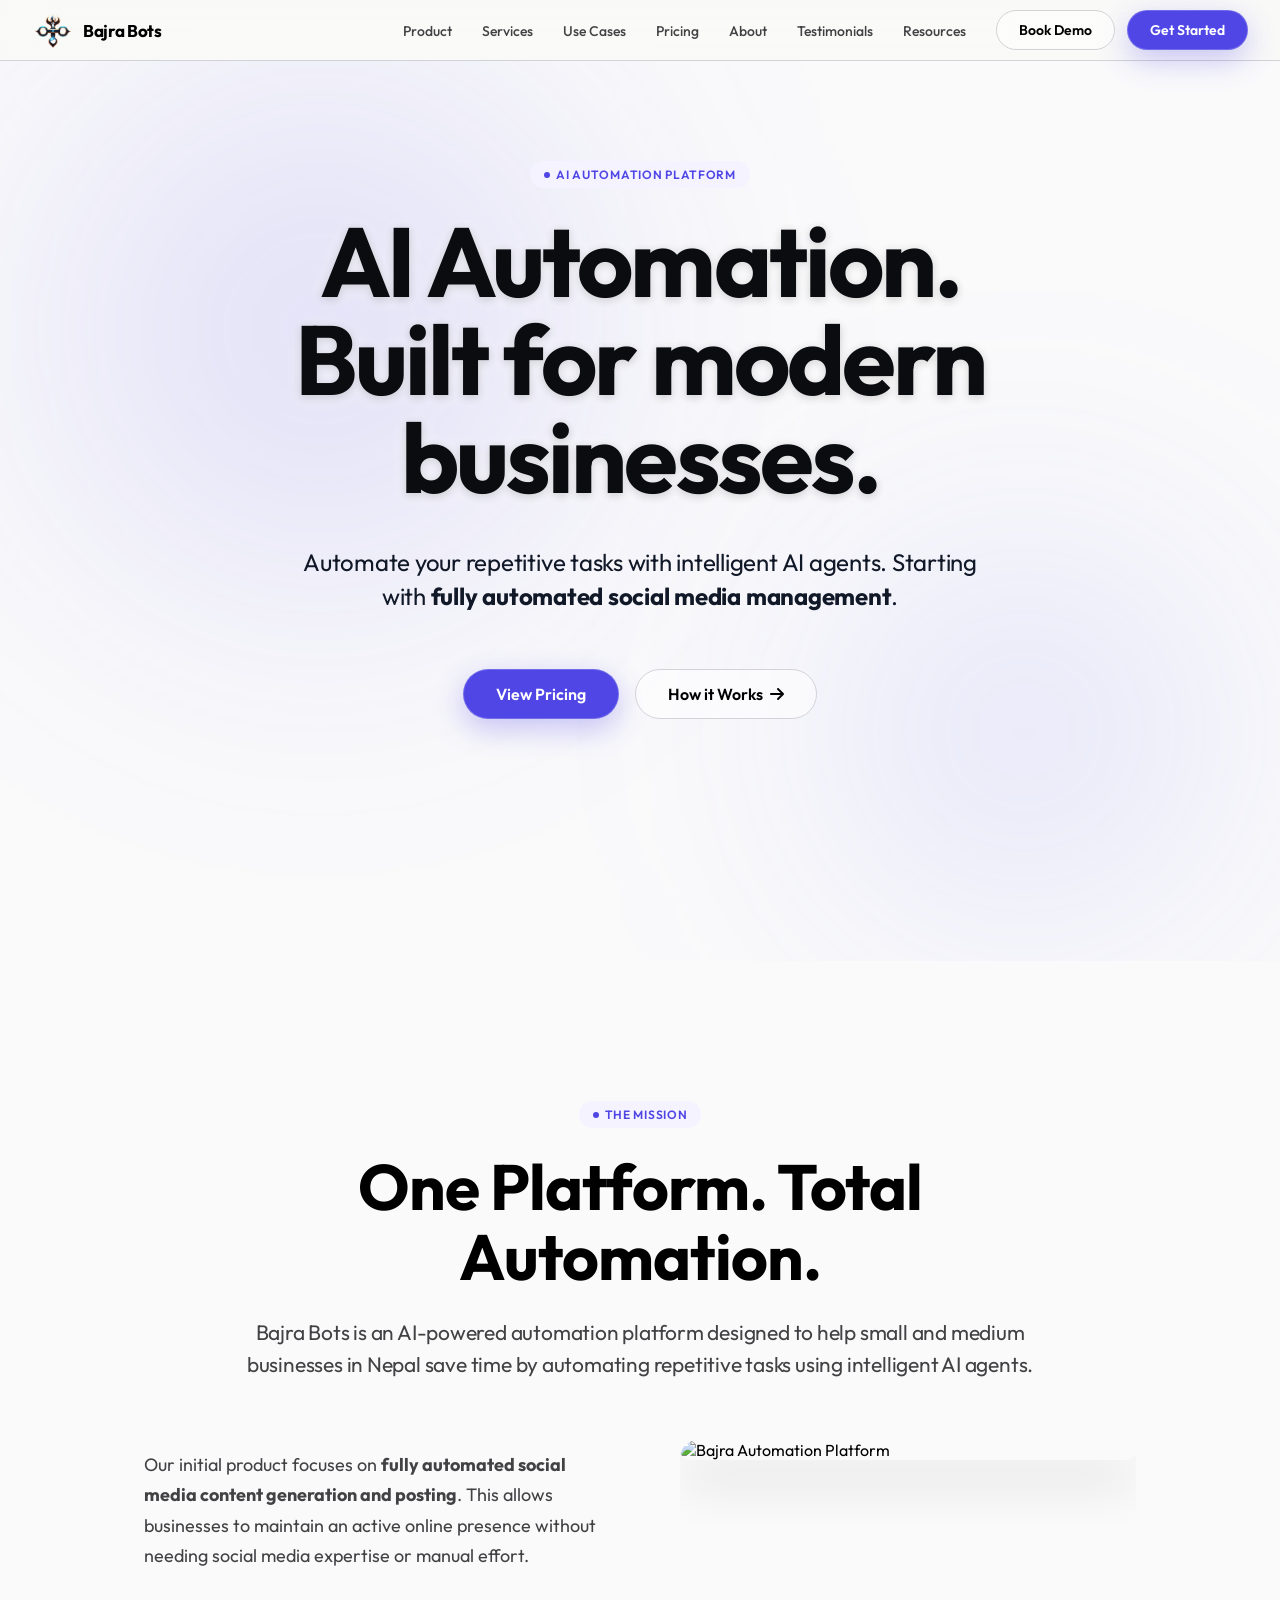
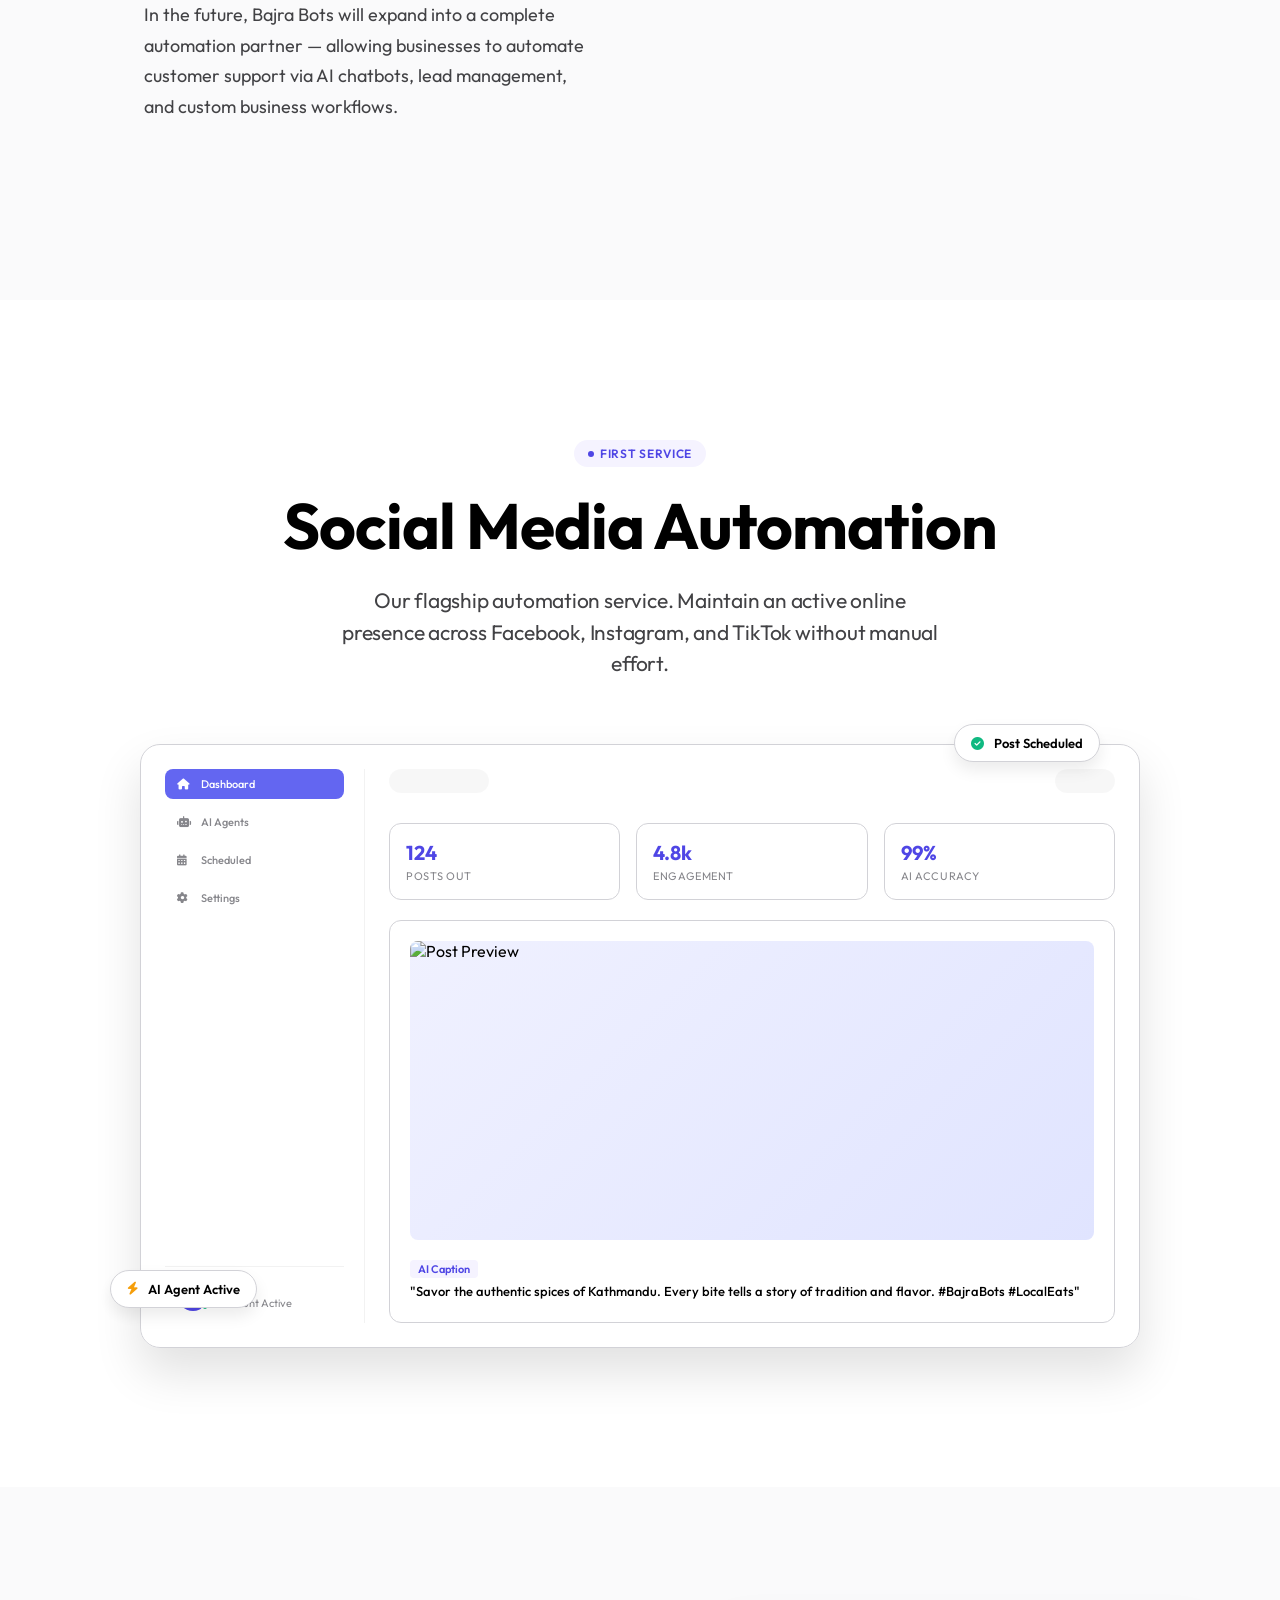
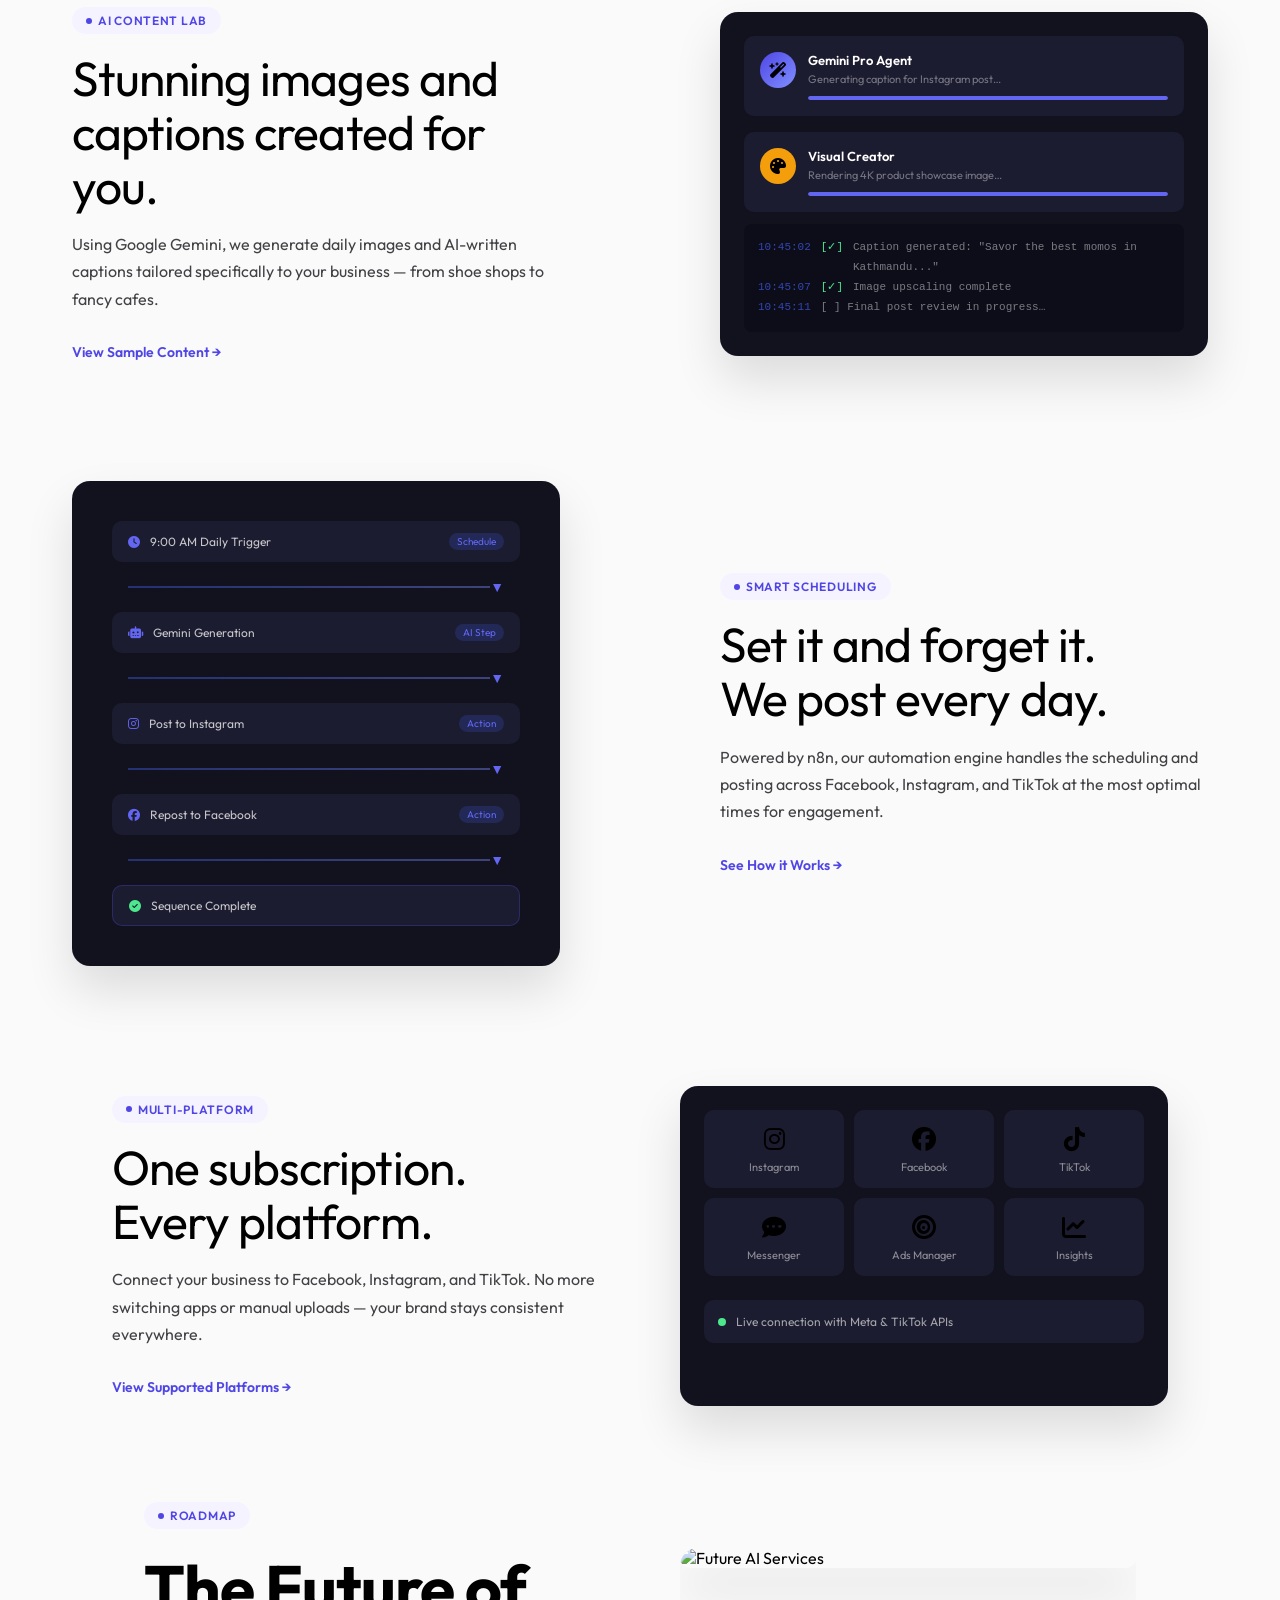
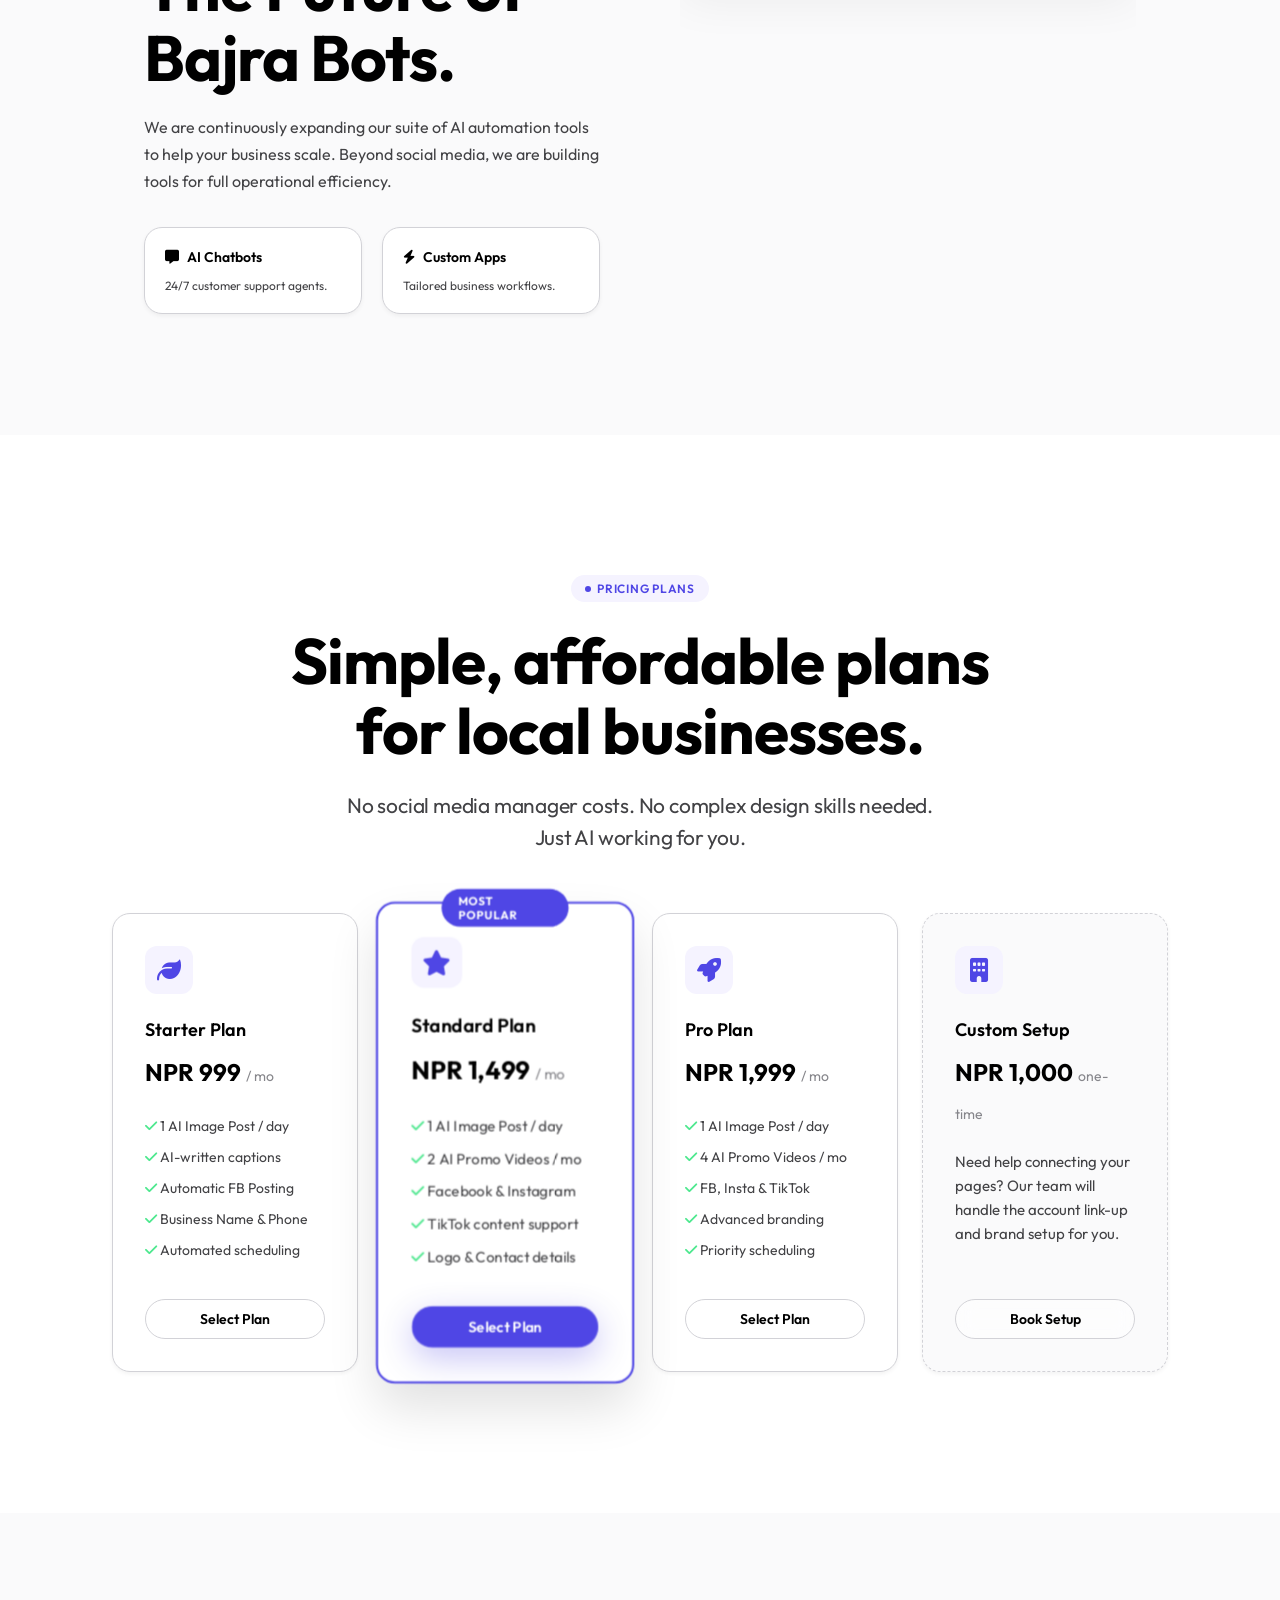
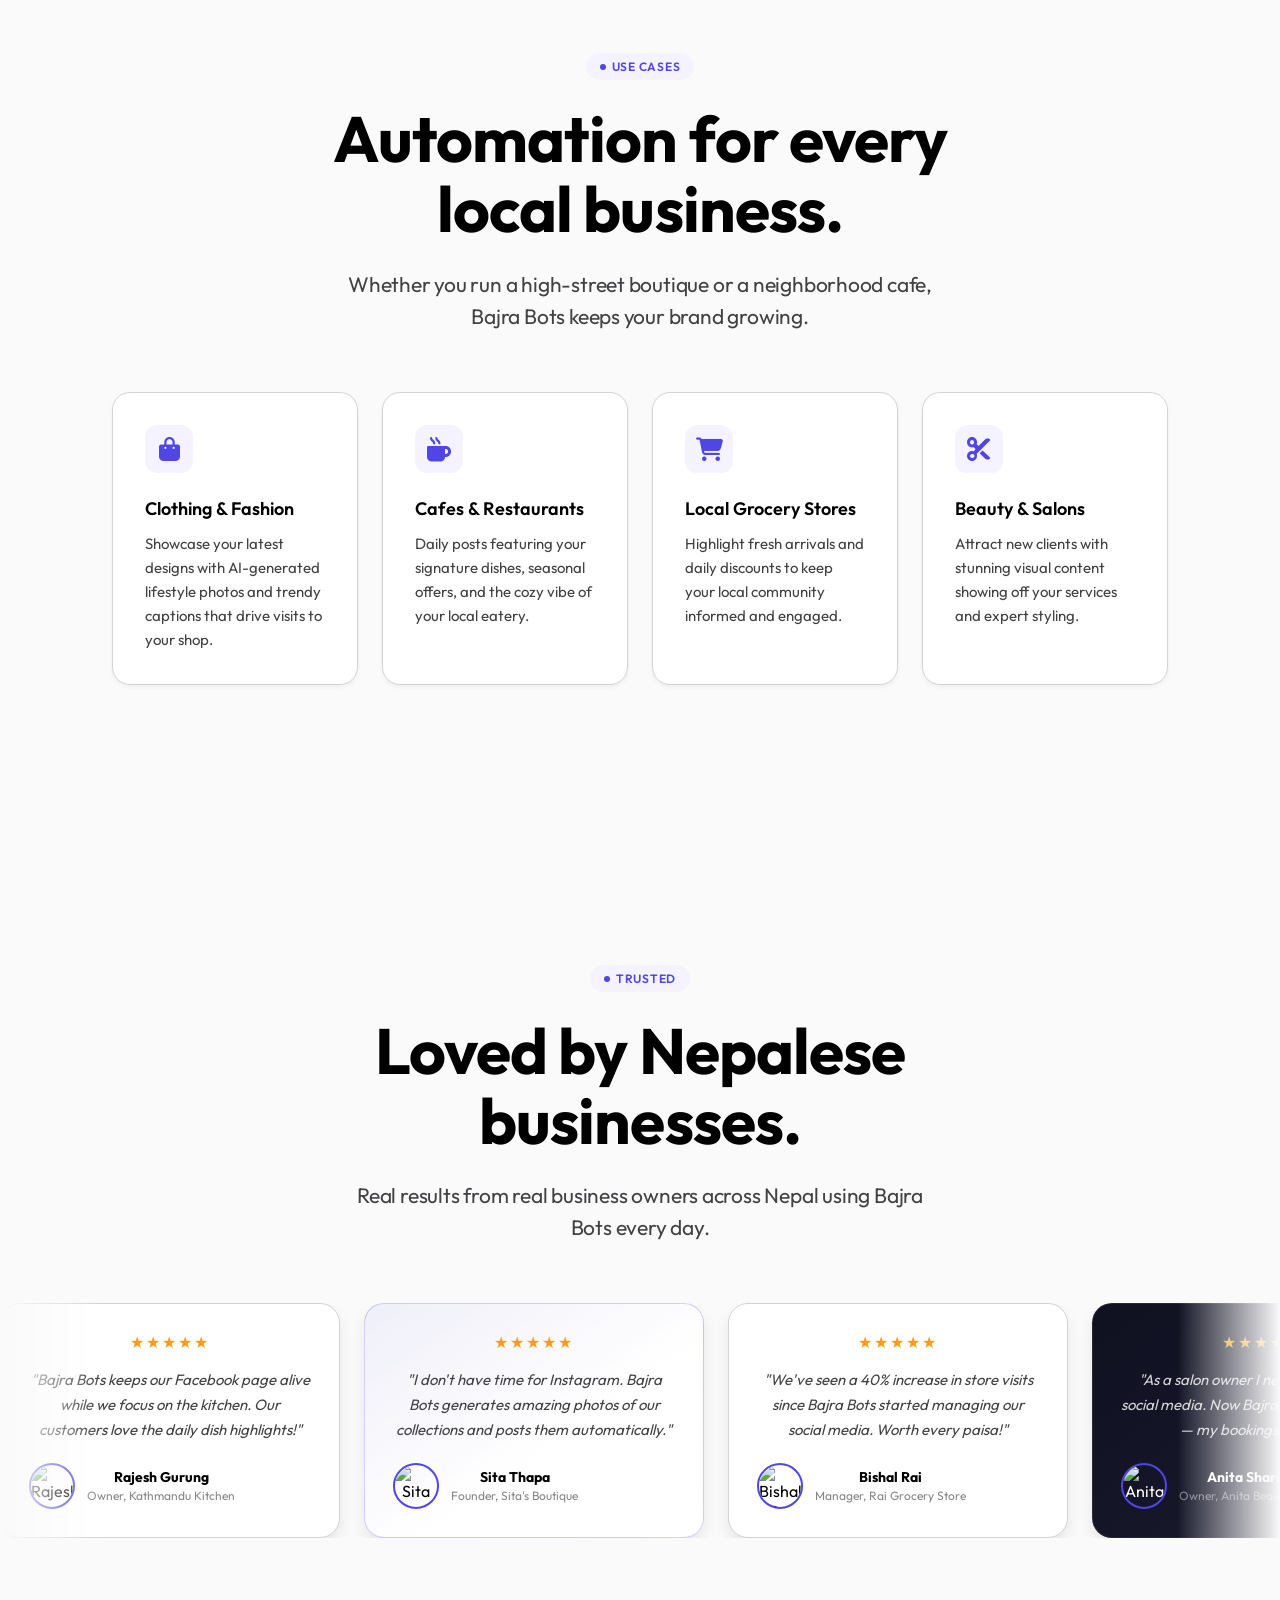
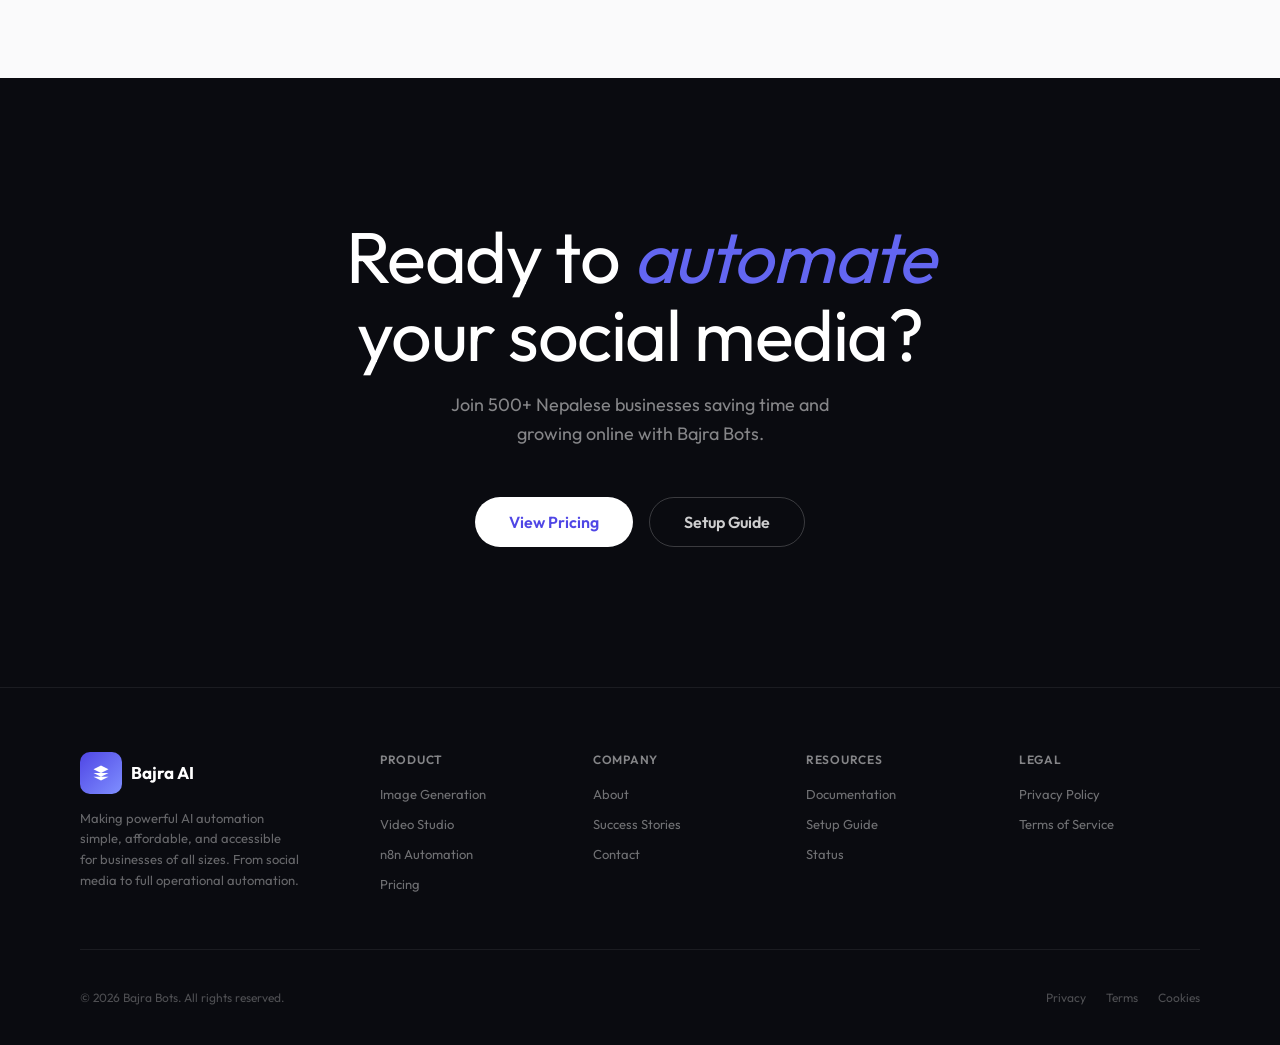
==== index.html @ f48b7376 "1st commit" ====
<!DOCTYPE html>
<html lang="en">

<head>
  <meta charset="UTF-8" />
  <meta name="viewport" content="width=device-width, initial-scale=1.0" />
  <title>Bajra Bots — AI Automation. Built for modern businesses.</title>
  <link rel="preconnect" href="https://fonts.googleapis.com" />
  <link rel="preconnect" href="https://fonts.gstatic.com" crossorigin />
  <link
    href="https://fonts.googleapis.com/css2?family=Outfit:wght@300;400;500;600;700&family=Playfair+Display:ital,wght@0,400;0,700;1,400&display=swap"
    rel="stylesheet" />
  <link rel="stylesheet" href="https://cdnjs.cloudflare.com/ajax/libs/font-awesome/6.5.1/css/all.min.css" />
  <style>
    /* ============================================================
       CSS VARIABLES & RESET
    ============================================================ */
    :root {
      /* Theme Neutral */
      --accent: #4f46e5;
      --accent-light: #6366f1;
      --accent-soft: #f5f3ff;
      --accent-gold: #f59e0b;
      --radius-sm: 8px;
      --radius-md: 18px;
      --radius-lg: 32px;
      --radius-pill: 99px;
      --transition: 0.4s cubic-bezier(0.25, 1, 0.5, 1);
      --font-display: 'Outfit', sans-serif;
      --font-body: 'Outfit', sans-serif;

      /* Light Theme (Default) */
      --bg: #fafafb;
      --bg-card: #ffffff;
      --bg-dark: #0a0b10;
      --bg-glass: rgba(249, 249, 247, 0.82);
      --text-primary: #000000;
      --text-secondary: #424245;
      --text-muted: #86868b;
      --border: #d2d2d7;
      --shadow-sm: 0 2px 4px rgba(0, 0, 0, 0.05);
      --shadow-md: 0 8px 16px rgba(0, 0, 0, 0.08);
      --shadow-lg: 0 24px 48px rgba(0, 0, 0, 0.12);
      --mockup-bg: rgba(255, 255, 255, 0.4);
      --card-bg: #fff;
      --bg-rgb: 250, 250, 251;
      /* Match #fafafb */
    }

    *,
    *::before,
    *::after {
      box-sizing: border-box;
      margin: 0;
      padding: 0;
    }

    html {
      scroll-behavior: smooth;
      font-size: 16px;
    }

    body {
      font-family: var(--font-body);
      background: var(--bg);
      color: var(--text-primary);
      -webkit-font-smoothing: antialiased;
      overflow-x: hidden;
      transition: background var(--transition), color var(--transition);
    }

    a {
      color: inherit;
      text-decoration: none;
    }

    img {
      display: block;
      max-width: 100%;
    }

    /* ============================================================
       UTILITY
    ============================================================ */
    .container {
      width: 100%;
      max-width: 1120px;
      margin: 0 auto;
      padding: 0 32px;
    }

    .badge {
      display: inline-flex;
      align-items: center;
      gap: 6px;
      background: var(--accent-soft);
      color: var(--accent);
      font-size: 12px;
      font-weight: 600;
      letter-spacing: 0.06em;
      text-transform: uppercase;
      padding: 6px 14px;
      border-radius: var(--radius-pill);
    }

    .badge::before {
      content: '';
      width: 6px;
      height: 6px;
      background: var(--accent);
      border-radius: 50%;
      display: block;
    }

    /* ============================================================
       NAVBAR
    ============================================================ */
    nav {
      position: sticky;
      top: 0;
      z-index: 100;
      background: rgba(249, 249, 247, 0.82);
      backdrop-filter: blur(20px) saturate(1.4);
      -webkit-backdrop-filter: blur(20px) saturate(1.4);
      border-bottom: 1px solid var(--border);
      transition: box-shadow var(--transition);
    }

    nav.scrolled {
      box-shadow: var(--shadow-sm);
    }

    /* Make navbar content full-width (logo left, actions right) */
    nav .container.nav-inner {
      max-width: none;
      width: 100%;
      padding-left: 32px;
      padding-right: 32px;
    }

    .nav-inner {
      display: flex;
      align-items: center;
      justify-content: space-between;
      height: 60px;
      gap: 18px;
    }

    .nav-logo {
      display: flex;
      align-items: center;
      gap: 9px;
      font-size: 17px;
      font-weight: 700;
      letter-spacing: -0.02em;
      flex-shrink: 0;
    }

    .nav-right {
      display: flex;
      align-items: center;
      justify-content: flex-end;
      gap: 16px;
      flex: 1;
      min-width: 0;
    }

    .nav-logo-icon {
      width: 42px;
      height: 42px;
      border-radius: 10px;
      background: transparent;
      display: flex;
      align-items: center;
      justify-content: center;
      overflow: hidden;
    }

    .nav-logo-icon img {
      width: 42px;
      height: 42px;
      object-fit: contain;
    }

    .nav-logo-icon svg {
      width: 18px;
      height: 18px;
      fill: white;
    }

    /* Keep the branded logo mark in the footer */
    .footer-logo .nav-logo-icon {
      background: linear-gradient(135deg, var(--accent) 0%, #7f8fff 100%);
    }

    .nav-links {
      display: flex;
      align-items: center;
      gap: 2px;
      margin: 0;
      list-style: none;
    }

    .nav-links a {
      padding: 7px 14px;
      border-radius: var(--radius-sm);
      font-size: 14px;
      font-weight: 500;
      color: var(--text-secondary);
      transition: color var(--transition), background var(--transition);
    }

    .nav-links a:hover {
      color: var(--text-primary);
      background: rgba(0, 0, 0, 0.04);
    }

    .nav-actions {
      display: flex;
      align-items: center;
      gap: 12px;
      flex-shrink: 0;
    }

    .btn {
      display: inline-flex;
      align-items: center;
      justify-content: center;
      gap: 7px;
      font-family: var(--font-body);
      font-size: 14px;
      font-weight: 600;
      padding: 10px 22px;
      border-radius: var(--radius-pill);
      cursor: pointer;
      border: none;
      transition: all var(--transition);
      white-space: nowrap;
    }

    .btn-ghost {
      background: transparent;
      color: var(--text-primary);
      border: 1.5px solid var(--border);
    }

    .btn-ghost:hover {
      border-color: var(--text-muted);
      background: rgba(0, 0, 0, 0.03);
    }

    .btn-primary {
      background: var(--accent);
      color: #fff;
      box-shadow: 0 2px 16px rgba(64, 96, 240, 0.28);
    }

    .btn-primary:hover {
      background: var(--accent-light);
      transform: translateY(-1px);
      box-shadow: 0 6px 24px rgba(64, 96, 240, 0.38);
    }

    .btn-lg {
      font-size: 16px;
      padding: 14px 32px;
    }

    .btn-xl {
      font-size: 17px;
      padding: 16px 38px;
    }

    .btn-outline {
      background: transparent;
      color: var(--accent);
      border: 1.5px solid var(--accent);
    }

    .btn-outline:hover {
      background: var(--accent-soft);
    }

    /* ============================================================
       HERO
    ============================================================ */
    .hero {
      text-align: center;
      padding: 100px 32px 0;
      position: relative;
      overflow: hidden;
      background: transparent;
      min-height: 100vh;
    }

    .hero-video-wrap {
      position: absolute;
      inset: 0;
      overflow: hidden;
      z-index: 0;
    }
    .hero-video-wrap video {
      position: absolute;
      inset: 0;
      width: 100%;
      height: 100%;
      object-fit: cover;
      background: var(--bg);
    }

    .hero-overlay {
      position: absolute;
      inset: 0;
      z-index: 1;
      pointer-events: none;
      background: transparent;
    }

    /* Mesh blobs — fallback / supplement when video is loading */
    .hero-mesh {
      position: absolute;
      inset: 0;
      z-index: 0;
      pointer-events: none;
    }
    .hero-blob {
      position: absolute;
      border-radius: 50%;
      filter: blur(120px);
      animation: blobDrift 20s infinite alternate ease-in-out;
    }
    .hero-blob-1 {
      width: 70vw;
      height: 70vw;
      top: -20%;
      left: -10%;
      background: radial-gradient(circle, rgba(79, 70, 229, 0.18) 0%, transparent 65%);
    }
    .hero-blob-2 {
      width: 50vw;
      height: 50vw;
      bottom: -10%;
      right: -5%;
      background: radial-gradient(circle, rgba(99, 102, 241, 0.18) 0%, transparent 65%);
      animation-delay: -10s;
      animation-duration: 25s;
    }
    @keyframes blobDrift {
      0%   { transform: translate(0, 0) scale(1); }
      100% { transform: translate(5%, 6%) scale(1.08); }
    }

    .hero-content {
      position: relative;
      z-index: 2;
    }

    .hero-eyebrow {
      margin-bottom: 24px;
    }

    .hero h1 {
      font-family: var(--font-display);
      font-size: clamp(52px, 9vw, 98px);
      font-weight: 800;
      line-height: 1;
      letter-spacing: -0.03em;
      color: #0b0c10;
      max-width: 960px;
      margin: 0 auto 32px;
      background: none;
      -webkit-text-fill-color: currentColor;
      text-shadow: 0 2px 18px rgba(255, 255, 255, 0.65), 0 2px 10px rgba(0, 0, 0, 0.25);
      padding-bottom: 8px;
      transition: none;
    }

    [data-theme="dark"] .hero h1 {
      color: #ffffff;
      background: none;
      -webkit-text-fill-color: currentColor;
      text-shadow: 0 2px 20px rgba(0, 0, 0, 0.65);
    }

    .hero-sub {
      font-size: 24px;
      color: #111827;
      font-weight: 400;
      max-width: 680px;
      margin: 0 auto 56px;
      line-height: 1.4;
      letter-spacing: -0.01em;
      opacity: 0.9;
    }

    [data-theme="dark"] .hero-sub {
      color: rgba(255, 255, 255, 0.86);
    }

    .hero-actions {
      display: flex;
      gap: 16px;
      justify-content: center;
      flex-wrap: wrap;
      margin-bottom: 80px;
    }

    .btn-primary {
      box-shadow: 0 10px 30px rgba(79, 70, 229, 0.3);
      border: 1px solid rgba(255, 255, 255, 0.2);
    }

    .btn-ghost {
      background: rgba(255, 255, 255, 0.5);
      backdrop-filter: blur(10px);
      -webkit-backdrop-filter: blur(10px);
      border: 1px solid var(--border);
    }



    /* ============================================================
       SECTION BASE
    ============================================================ */
    section {
      padding: 140px 0;
    }

    .section-tag {
      text-align: center;
      margin-bottom: 24px;
    }

    .section-headline {
      font-family: var(--font-display);
      font-size: clamp(40px, 6vw, 64px);
      font-weight: 700;
      line-height: 1.1;
      letter-spacing: -0.015em;
      text-align: center;
      max-width: 800px;
      margin: 0 auto 24px;
      color: var(--text-primary);
    }

    .section-sub {
      font-size: 21px;
      color: var(--text-secondary);
      max-width: 600px;
      margin: 0 auto;
      text-align: center;
      line-height: 1.5;
      letter-spacing: -0.01em;
    }

    /* ============================================================
       PLATFORM SECTION
    ============================================================ */
    .platform {
      background: var(--bg-card);
    }

    .platform-preview {
      margin: 64px auto 0;
      max-width: 1000px;
      position: relative;
    }

    .mockup-container {
      background: var(--mockup-bg);
      backdrop-filter: blur(24px);
      -webkit-backdrop-filter: blur(24px);
      border-radius: 20px;
      border: 1px solid var(--border);
      box-shadow: var(--shadow-lg);
      padding: 24px;
      display: grid;
      grid-template-columns: 200px 1fr;
      gap: 24px;
      min-height: 500px;
      text-align: left;
      overflow: hidden;
      transition: background var(--transition), border var(--transition);
    }

    .mockup-sidebar {
      border-right: 1px solid rgba(0, 0, 0, 0.05);
      padding-right: 20px;
      display: flex;
      flex-direction: column;
      gap: 8px;
    }

    .sidebar-item {
      padding: 8px 12px;
      border-radius: 8px;
      font-size: 11px;
      font-weight: 500;
      color: var(--text-muted);
      cursor: default;
    }

    .sidebar-item i {
      margin-right: 8px;
      width: 14px;
    }

    .sidebar-item.active {
      background: var(--accent-light);
      color: #fff;
    }

    .mockup-caption {
      font-size: 13px;
      color: var(--text-primary);
      line-height: 1.5;
      margin-top: 4px;
      font-weight: 500;
    }

    .mockup-tag {
      font-size: 11px;
      color: var(--accent);
      font-weight: 600;
      background: var(--accent-soft);
      padding: 2px 8px;
      border-radius: 4px;
      display: inline-block;
      margin-top: 8px;
    }

    .mockup-main {
      display: flex;
      flex-direction: column;
      gap: 20px;
    }

    .mockup-user {
      display: flex;
      align-items: center;
      gap: 10px;
      padding: 12px;
      margin-top: auto;
      border-top: 1px solid rgba(0, 0, 0, 0.05);
    }

    .user-avatar {
      width: 32px;
      height: 32px;
      background: var(--accent);
      color: white;
      border-radius: 50%;
      display: flex;
      align-items: center;
      justify-content: center;
      font-weight: 700;
      font-size: 14px;
      position: relative;
    }

    .user-status-dot {
      position: absolute;
      bottom: 0;
      right: 0;
      width: 8px;
      height: 8px;
      background: #10b981;
      border: 2px solid var(--card-bg);
      border-radius: 50%;
    }

    .user-info {
      display: flex;
      flex-direction: column;
    }

    .user-name {
      font-size: 13px;
      font-weight: 600;
      color: var(--text-primary);
    }

    .user-role {
      font-size: 11px;
      color: var(--text-muted);
    }

    .mockup-header {
      display: flex;
      justify-content: space-between;
      align-items: center;
      margin-bottom: 10px;
    }

    .header-pill {
      height: 24px;
      width: 100px;
      background: rgba(0, 0, 0, 0.03);
      border-radius: 12px;
    }

    .mockup-stats {
      display: grid;
      grid-template-columns: 1fr 1fr 1fr;
      gap: 16px;
    }

    .stat-card {
      background: var(--card-bg);
      padding: 16px;
      border-radius: 12px;
      border: 1px solid var(--border);
      transition: background var(--transition), border var(--transition);
    }

    .stat-val {
      font-size: 20px;
      font-weight: 700;
      color: var(--accent);
      margin-bottom: 4px;
    }

    .stat-label {
      font-size: 11px;
      text-transform: uppercase;
      letter-spacing: 0.05em;
      color: var(--text-muted);
    }

    .mockup-content {
      flex: 1;
      background: var(--card-bg);
      border-radius: 12px;
      border: 1px solid var(--border);
      padding: 20px;
      display: flex;
      flex-direction: column;
      gap: 12px;
      transition: background var(--transition), border var(--transition);
    }

    .content-line {
      height: 10px;
      background: rgba(0, 0, 0, 0.03);
      border-radius: 5px;
    }

    .content-img {
      aspect-ratio: 16/7;
      background: linear-gradient(135deg, #f0f1ff, #e0e4ff);
      border-radius: 8px;
    }

    .floating-badge {
      position: absolute;
      background: var(--bg-card);
      color: var(--text-primary);
      padding: 10px 16px;
      border-radius: 30px;
      box-shadow: var(--shadow-md);
      display: flex;
      align-items: center;
      gap: 10px;
      z-index: 5;
      font-weight: 600;
      font-size: 13px;
      border: 1px solid var(--border);
      transition: background var(--transition), color var(--transition), border var(--transition);
    }

    .badge-top {
      top: -20px;
      right: 40px;
      animation: float-slow 4s infinite alternate ease-in-out;
    }

    .badge-bottom {
      bottom: 40px;
      left: -30px;
      animation: float-slow 5s infinite alternate-reverse ease-in-out;
    }

    @keyframes float-slow {
      0% {
        transform: translateY(0);
      }

      100% {
        transform: translateY(-15px);
      }
    }

    .platform-card h4 {
      font-size: 13px;
      font-weight: 600;
      color: #fff;
      margin-bottom: 6px;
    }

    .platform-card p {
      font-size: 11px;
      color: rgba(255, 255, 255, 0.4);
      line-height: 1.5;
    }

    .platform-flow {
      background: #1a1a2e;
      border-radius: 12px;
      padding: 20px;
      margin-top: 16px;
      display: flex;
      align-items: center;
      gap: 0;
    }

    .flow-step {
      flex: 1;
      text-align: center;
    }

    .flow-icon {
      width: 40px;
      height: 40px;
      border-radius: 10px;
      background: rgba(64, 96, 240, 0.2);
      display: flex;
      align-items: center;
      justify-content: center;
      margin: 0 auto 8px;
      font-size: 18px;
    }

    .flow-label {
      font-size: 11px;
      color: rgba(255, 255, 255, 0.55);
    }

    .flow-arrow {
      color: rgba(64, 96, 240, 0.5);
      font-size: 20px;
      flex-shrink: 0;
    }

    /* ============================================================
       FEATURE SECTIONS
    ============================================================ */
    .features {
      background: var(--bg);
    }

    .feature-block {
      display: grid;
      grid-template-columns: 1fr 1fr;
      gap: 80px;
      align-items: center;
      max-width: 1120px;
      margin: 0 auto;
      padding: 0 32px;
    }

    .feature-block+.feature-block {
      margin-top: 120px;
    }

    .feature-block.reverse {
      direction: rtl;
    }

    .feature-block.reverse>* {
      direction: ltr;
    }


    .feature-eyebrow {
      margin-bottom: 18px;
    }

    .feature-headline {
      font-family: var(--font-display);
      font-size: clamp(30px, 4vw, 48px);
      font-weight: 400;
      line-height: 1.12;
      letter-spacing: -0.02em;
      margin-bottom: 18px;
    }

    .feature-desc {
      font-size: 16px;
      color: var(--text-secondary);
      line-height: 1.7;
      margin-bottom: 28px;
    }

    .feature-link {
      font-size: 14px;
      font-weight: 600;
      color: var(--accent);
      display: inline-flex;
      align-items: center;
      gap: 5px;
    }

    .feature-link:hover {
      gap: 9px;
    }

    .feature-visual {
      border-radius: var(--radius-md);
      overflow: hidden;
      box-shadow: var(--shadow-lg);
      background: #12121f;
      min-height: 320px;
      padding: 24px;
      display: flex;
      flex-direction: column;
      gap: 12px;
    }

    /* Agent Visual */
    .agent-card {
      background: #1c1c30;
      border-radius: 10px;
      padding: 16px;
      display: flex;
      align-items: flex-start;
      gap: 12px;
    }

    .agent-avatar {
      width: 36px;
      height: 36px;
      border-radius: 50%;
      background: linear-gradient(135deg, var(--accent), #7f8fff);
      display: flex;
      align-items: center;
      justify-content: center;
      font-size: 16px;
      flex-shrink: 0;
    }

    .agent-body {
      flex: 1;
    }

    .agent-title {
      font-size: 13px;
      font-weight: 600;
      color: #fff;
      margin-bottom: 4px;
    }

    .agent-task {
      font-size: 11px;
      color: rgba(255, 255, 255, 0.4);
    }

    .agent-progress-bar {
      height: 4px;
      background: rgba(255, 255, 255, 0.1);
      border-radius: 2px;
      margin-top: 10px;
      overflow: hidden;
    }

    .agent-progress-fill {
      height: 100%;
      background: var(--accent-light);
      border-radius: 2px;
      animation: fillBar 2s ease-in-out infinite alternate;
    }

    @keyframes fillBar {
      from {
        width: 30%;
      }

      to {
        width: 85%;
      }
    }

    .agent-log {
      background: #0d0d1a;
      border-radius: 8px;
      padding: 14px;
      font-family: monospace;
      font-size: 11px;
      color: rgba(255, 255, 255, 0.45);
      line-height: 1.8;
    }

    .log-line {
      display: flex;
      gap: 10px;
    }

    .log-time {
      color: rgba(64, 96, 240, 0.7);
    }

    .log-ok {
      color: #4de88e;
    }

    /* Workflow Visual */
    .wf-node {
      background: #1c1c30;
      border-radius: 10px;
      padding: 12px 16px;
      display: flex;
      align-items: center;
      gap: 10px;
      font-size: 12px;
      color: rgba(255, 255, 255, 0.75);
    }

    .wf-icon {
      font-size: 16px;
    }

    .wf-connector {
      display: flex;
      align-items: center;
      padding: 4px 16px;
    }

    .wf-line {
      flex: 1;
      height: 2px;
      background: linear-gradient(90deg, rgba(64, 96, 240, 0.4), rgba(127, 143, 255, 0.4));
    }

    .wf-arrow {
      color: var(--accent-light);
      font-size: 14px;
    }

    .wf-badge {
      margin-left: auto;
      font-size: 10px;
      background: rgba(64, 96, 240, 0.2);
      color: var(--accent-light);
      padding: 2px 8px;
      border-radius: 99px;
    }

    /* Integrations Visual */
    .integrations-grid {
      display: grid;
      grid-template-columns: repeat(3, 1fr);
      gap: 10px;
    }

    .integration-chip {
      background: #1c1c30;
      border-radius: 10px;
      padding: 14px;
      text-align: center;
      transition: all 0.2s;
    }

    .integration-chip:hover {
      background: rgba(64, 96, 240, 0.15);
    }

    .integration-logo {
      font-size: 24px;
      margin-bottom: 6px;
    }

    .integration-name {
      font-size: 11px;
      color: rgba(255, 255, 255, 0.5);
    }

    .integration-status {
      background: #1c1c30;
      border-radius: 10px;
      padding: 14px;
      display: flex;
      align-items: center;
      gap: 10px;
      font-size: 12px;
      color: rgba(255, 255, 255, 0.6);
    }

    .int-dot {
      width: 8px;
      height: 8px;
      background: #4de88e;
      border-radius: 50%;
      animation: pulse 2s ease-in-out infinite;
    }

    @keyframes pulse {

      0%,
      100% {
        opacity: 1;
      }

      50% {
        opacity: 0.4;
      }
    }

    /* ============================================================
       USE CASES
    ============================================================ */
    .usecases {
      background: var(--bg);
    }

    .usecase-grid {
      display: grid;
      grid-template-columns: repeat(4, 1fr);
      gap: 24px;
      margin-top: 80px;
    }

    .usecase-card {
      background: var(--bg-card);
      backdrop-filter: blur(10px);
      -webkit-backdrop-filter: blur(10px);
      border: 1px solid var(--border);
      border-radius: var(--radius-md);
      padding: 32px;
      transition: all var(--transition);
      cursor: default;
      box-shadow: var(--shadow-sm);
    }

    .usecase-card:hover {
      background: var(--bg-card);
      box-shadow: var(--shadow-lg);
      transform: translateY(-4px);
    }

    .uc-icon {
      font-size: 24px;
      margin-bottom: 24px;
      width: 48px;
      height: 48px;
      background: var(--accent-soft);
      display: flex;
      align-items: center;
      justify-content: center;
      border-radius: 12px;
    }

    .uc-title {
      font-size: 18px;
      font-weight: 600;
      margin-bottom: 12px;
      color: var(--text-primary);
    }

    .uc-desc {
      font-size: 15px;
      color: var(--text-secondary);
      line-height: 1.6;
    }

    /* ============================================================
       SOCIAL PROOF
    ============================================================ */
    .social-proof {
      background: var(--bg);
      text-align: center;
    }

    .logo-row {
      display: flex;
      align-items: center;
      justify-content: center;
      gap: 60px;
      flex-wrap: wrap;
      margin-top: 56px;
      margin-bottom: 80px;
    }

    .logo-placeholder {
      height: 28px;
      background: var(--border);
      border-radius: 4px;
      opacity: 0.7;
    }

    .testimonials {
      display: grid;
      grid-template-columns: 1fr 1fr 1fr;
      gap: 20px;
      margin-top: 0;
    }

    .testimonial {
      background: var(--bg-card);
      border: 1px solid var(--border);
      border-radius: var(--radius-md);
      padding: 28px;
    }

    .testimonial-quote {
      font-size: 15px;
      color: var(--text-primary);
      line-height: 1.65;
      margin-bottom: 20px;
      font-style: italic;
    }

    .testimonial-author {
      display: flex;
      align-items: center;
      gap: 12px;
    }

    .author-avatar {
      width: 38px;
      height: 38px;
      border-radius: 50%;
      background: linear-gradient(135deg, var(--accent), #adb8ff);
      flex-shrink: 0;
    }

    .author-name {
      font-size: 13px;
      font-weight: 600;
    }

    .author-role {
      font-size: 12px;
      color: var(--text-muted);
    }

    /* ============================================================
       FINAL CTA
    ============================================================ */
    .final-cta {
      background: var(--bg-dark);
      text-align: center;
      padding: 140px 32px;
      position: relative;
      overflow: hidden;
    }

    .final-cta-bg {
      position: absolute;
      inset: 0;
      background:
        radial-gradient(ellipse 70% 60% at 50% 100%, rgba(64, 96, 240, 0.22) 0%, transparent 70%),
        radial-gradient(ellipse 40% 40% at 20% 20%, rgba(127, 143, 255, 0.08) 0%, transparent 60%);
      pointer-events: none;
    }

    .final-cta>* {
      position: relative;
      z-index: 1;
    }

    .final-cta h2 {
      font-family: var(--font-display);
      font-size: clamp(38px, 6vw, 72px);
      font-weight: 400;
      color: #fff;
      line-height: 1.08;
      letter-spacing: -0.02em;
      max-width: 720px;
      margin: 0 auto 18px;
    }

    .final-cta h2 em {
      font-style: italic;
      color: var(--accent-light);
    }

    .final-cta p {
      font-size: 18px;
      color: rgba(255, 255, 255, 0.5);
      max-width: 440px;
      margin: 0 auto 48px;
      line-height: 1.6;
    }

    .final-cta-actions {
      display: flex;
      gap: 16px;
      justify-content: center;
      flex-wrap: wrap;
    }

    .btn-white {
      background: #fff;
      color: var(--accent);
      font-size: 16px;
      padding: 14px 34px;
    }

    .btn-white:hover {
      background: #f0f2ff;
      transform: translateY(-1px);
    }

    .btn-dark-outline {
      background: transparent;
      color: rgba(255, 255, 255, 0.8);
      border: 1.5px solid rgba(255, 255, 255, 0.2);
      font-size: 16px;
      padding: 14px 34px;
    }

    .btn-dark-outline:hover {
      border-color: rgba(255, 255, 255, 0.5);
      color: #fff;
    }

    /* ============================================================
       DARK MODE OVERRIDES
    ============================================================ */
    [data-theme="dark"] nav {
      background: rgba(10, 11, 16, 0.85);
    }

    [data-theme="dark"] .btn-ghost {
      background: rgba(255, 255, 255, 0.05);
      border-color: var(--border);
    }

    [data-theme="dark"] .btn-ghost:hover {
      background: rgba(255, 255, 255, 0.1);
    }

    [data-theme="dark"] .header-pill {
      background: rgba(255, 255, 255, 0.06);
    }

    [data-theme="dark"] .content-line {
      background: rgba(255, 255, 255, 0.06);
    }

    [data-theme="dark"] .platform {
      background: var(--bg-card);
    }

    [data-theme="dark"] .usecase-card {
      background: var(--bg-card);
      border-color: var(--border);
    }

    [data-theme="dark"] .pricing-card {
      background: var(--bg-card);
      border-color: var(--border);
    }

    [data-theme="dark"] .pricing-card.featured {
      background: var(--accent);
      border-color: var(--accent);
    }

    [data-theme="dark"] .hero-blob-1,
    [data-theme="dark"] .hero-blob-2 {
      opacity: 0.7;
    }

    /* ============================================================
       FOOTER
    ============================================================ */
    footer {
      background: var(--bg-dark);
      border-top: 1px solid rgba(255, 255, 255, 0.07);
      padding: 64px 32px 40px;
    }

    .footer-inner {
      max-width: 1120px;
      margin: 0 auto;
    }

    .footer-top {
      display: grid;
      grid-template-columns: 220px 1fr;
      gap: 80px;
      padding-bottom: 56px;
      border-bottom: 1px solid rgba(255, 255, 255, 0.07);
      margin-bottom: 40px;
    }

    .footer-logo {
      display: flex;
      align-items: center;
      gap: 9px;
      font-size: 17px;
      font-weight: 700;
      color: #fff;
      margin-bottom: 14px;
    }

    .footer-tagline {
      font-size: 13px;
      color: rgba(255, 255, 255, 0.38);
      line-height: 1.6;
    }

    .footer-cols {
      display: grid;
      grid-template-columns: repeat(4, 1fr);
      gap: 32px;
    }

    .footer-col h5 {
      font-size: 12px;
      font-weight: 600;
      color: rgba(255, 255, 255, 0.5);
      letter-spacing: 0.06em;
      text-transform: uppercase;
      margin-bottom: 16px;
    }

    .footer-col ul {
      list-style: none;
      display: flex;
      flex-direction: column;
      gap: 10px;
    }

    .footer-col a {
      font-size: 13px;
      color: rgba(255, 255, 255, 0.42);
      transition: color var(--transition);
    }

    .footer-col a:hover {
      color: rgba(255, 255, 255, 0.85);
    }

    .footer-bottom {
      display: flex;
      align-items: center;
      justify-content: space-between;
      flex-wrap: wrap;
      gap: 16px;
    }

    .footer-copy {
      font-size: 12px;
      color: rgba(255, 255, 255, 0.28);
    }

    .footer-legal {
      display: flex;
      gap: 20px;
    }

    .footer-legal a {
      font-size: 12px;
      color: rgba(255, 255, 255, 0.28);
      transition: color var(--transition);
    }

    .footer-legal a:hover {
      color: rgba(255, 255, 255, 0.6);
    }

    /* ============================================================
       SCROLL ANIMATIONS (Apple Style)
    ============================================================ */
    .reveal {
      opacity: 0;
      filter: blur(8px);
      transform: translateY(30px) scale(0.98);
      transition:
        opacity 1.2s cubic-bezier(0.16, 1, 0.3, 1),
        filter 1.2s cubic-bezier(0.16, 1, 0.3, 1),
        transform 1.2s cubic-bezier(0.16, 1, 0.3, 1);
      will-change: opacity, transform, filter;
    }

    .reveal.visible {
      opacity: 1;
      filter: blur(0);
      transform: translateY(0) scale(1);
    }

    /* Directional Reveals */
    .reveal-left {
      transform: translateX(-40px);
    }

    .reveal-right {
      transform: translateX(40px);
    }

    .reveal-scale {
      transform: scale(0.94);
    }

    .reveal-down {
      transform: translateY(-40px);
    }

    /* Staggered Delays (Up to 1.2s) */
    .delay-100 {
      transition-delay: 100ms;
    }

    .delay-200 {
      transition-delay: 200ms;
    }

    .delay-300 {
      transition-delay: 300ms;
    }

    .delay-400 {
      transition-delay: 400ms;
    }

    .delay-500 {
      transition-delay: 500ms;
    }

    .delay-600 {
      transition-delay: 600ms;
    }

    .delay-700 {
      transition-delay: 700ms;
    }

    .delay-800 {
      transition-delay: 800ms;
    }

    /* Hero Load Animations */
    .hero-load-1 {
      opacity: 0;
      transform: translateY(40px);
      animation: heroFadeIn 1.4s cubic-bezier(0.16, 1, 0.3, 1) forwards 0.2s;
    }

    .hero-load-2 {
      opacity: 0;
      transform: translateY(30px);
      animation: heroFadeIn 1.4s cubic-bezier(0.16, 1, 0.3, 1) forwards 0.4s;
    }

    .hero-load-3 {
      opacity: 0;
      transform: translateY(20px);
      animation: heroFadeIn 1.4s cubic-bezier(0.16, 1, 0.3, 1) forwards 0.6s;
    }

    @keyframes heroFadeIn {
      to {
        opacity: 1;
        transform: translateY(0);
      }
    }

    .premium-card {
      transition: transform 0.5s cubic-bezier(0.25, 1, 0.5, 1),
        box-shadow 0.5s cubic-bezier(0.25, 1, 0.5, 1),
        background 0.4s ease;
    }

    .premium-card:hover {
      transform: translateY(-8px) scale(1.01);
      box-shadow: var(--shadow-lg);
    }

    /* ============================================================
       RESPONSIVE
    ============================================================ */
    @media (max-width: 900px) {
      .nav-links {
        display: none;
      }

      .hero {
        padding: 72px 20px 0;
      }

      section {
        padding: 96px 0;
      }

      .feature-block {
        grid-template-columns: 1fr;
        gap: 40px;
        direction: ltr !important;
      }

      .platform-preview {
        margin-top: 44px;
      }

      .feature-block.reverse>* {
        direction: ltr;
      }

      .platform-grid {
        grid-template-columns: 1fr 1fr;
      }

      .usecase-grid {
        grid-template-columns: 1fr 1fr;
      }

      .testimonials {
        grid-template-columns: 1fr;
      }

      .footer-top {
        grid-template-columns: 1fr;
        gap: 40px;
      }

      .footer-cols {
        grid-template-columns: 1fr 1fr;
      }


    }

    @media (max-width: 580px) {
      .container {
        padding: 0 20px;
      }

      section {
        padding: 72px 0;
      }

      .section-tag {
        margin-bottom: 16px;
      }

      .section-headline {
        margin-bottom: 16px;
      }

      .platform-preview {
        margin-top: 36px;
      }

      .mockup-container {
        grid-template-columns: 1fr;
        min-height: auto;
      }

      .mockup-sidebar {
        display: none;
      }

      .floating-badge {
        font-size: 11px;
        padding: 8px 12px;
      }

      .badge-bottom {
        left: 10px;
        bottom: -10px;
      }

      .hero-actions {
        flex-direction: column;
        align-items: center;
      }

      .hero-actions .btn-lg {
        width: 100%;
        max-width: 360px;
      }

      .hero-sub {
        font-size: 18px;
        margin-bottom: 36px;
      }

      .platform-grid {
        grid-template-columns: 1fr;
      }

      .logo-row {
        gap: 32px;
      }

      .footer-cols {
        grid-template-columns: 1fr 1fr;
      }
    }

    /* ============================================================
       TESTIMONIAL MARQUEE
    ============================================================ */
    .testimonial-marquee-wrap {
      margin-top: 60px;
      overflow: hidden;
      position: relative;
      /* Fade-out edges */
      -webkit-mask-image: linear-gradient(to right, transparent 0%, black 8%, black 92%, transparent 100%);
      mask-image: linear-gradient(to right, transparent 0%, black 8%, black 92%, transparent 100%);
    }

    @media (max-width: 580px) {
      .testimonial-marquee-wrap {
        margin-top: 32px;
      }

      .marquee-track {
        gap: 16px;
      }
    }

    .marquee-track {
      display: flex;
      gap: 24px;
      width: max-content;
      animation: marquee-scroll 40s linear infinite;
    }

    .marquee-track:hover {
      animation-play-state: paused;
    }

    @keyframes marquee-scroll {
      0% {
        transform: translateX(0);
      }

      100% {
        transform: translateX(-50%);
      }
    }

    /* Testimonial Card */
    .tcard {
      flex-shrink: 0;
      width: 340px;
      background: var(--bg-card);
      border: 1px solid var(--border);
      border-radius: 20px;
      padding: 28px;
      box-shadow: var(--shadow-md);
      display: flex;
      flex-direction: column;
      gap: 16px;
      transition: transform 0.3s ease, box-shadow 0.3s ease;
    }

    .tcard:hover {
      transform: translateY(-6px);
      box-shadow: var(--shadow-lg);
    }

    /* Accent variant (purple gradient top border) */
    .tcard-accent {
      background: linear-gradient(145deg, rgba(79, 70, 229, 0.06) 0%, var(--bg-card) 60%);
      border-color: rgba(79, 70, 229, 0.25);
    }

    /* Dark variant */
    .tcard-dark {
      background: linear-gradient(145deg, #0f1020, #1a1b2e);
      border-color: rgba(255, 255, 255, 0.08);
      color: #fff;
    }

    .tcard-dark .tcard-quote {
      color: rgba(255, 255, 255, 0.82);
    }

    .tcard-dark .tcard-name {
      color: #fff;
    }

    .tcard-dark .tcard-role {
      color: rgba(255, 255, 255, 0.45);
    }

    .tcard-stars {
      font-size: 16px;
      color: #f59e0b;
      letter-spacing: 2px;
    }

    .tcard-quote {
      font-size: 15px;
      line-height: 1.65;
      color: var(--text-secondary);
      font-style: italic;
      flex: 1;
    }

    .tcard-author {
      display: flex;
      align-items: center;
      gap: 12px;
      margin-top: 4px;
    }

    .tcard-avatar {
      width: 46px;
      height: 46px;
      border-radius: 50%;
      object-fit: cover;
      border: 2px solid var(--accent);
      flex-shrink: 0;
    }

    .tcard-name {
      font-size: 14px;
      font-weight: 700;
      color: var(--text-primary);
    }

    .tcard-role {
      font-size: 12px;
      color: var(--text-muted);
      margin-top: 2px;
    }
  </style>

</head>

<body>

  <!-- NAVBAR -->
  <nav id="navbar">
    <div class="container nav-inner">
      <a href="#" class="nav-logo">
        <div class="nav-logo-icon">
          <img src="logo.png" alt="Bajra Bots Logo">
        </div>
        Bajra Bots
      </a>
      <div class="nav-right">
        <ul class="nav-links">
          <li><a href="#platform">Product</a></li>
          <li><a href="#features">Services</a></li>
          <li><a href="#usecases">Use Cases</a></li>
          <li><a href="#pricing">Pricing</a></li>
          <li><a href="#about">About</a></li>
          <li><a href="#testimonials">Testimonials</a></li>
          <li><a href="#footer">Resources</a></li>
        </ul>
        <div class="nav-actions">
          <a href="#" class="btn btn-ghost">Book Demo</a>
          <a href="#pricing" class="btn btn-primary">Get Started</a>
        </div>
      </div>
    </div>
  </nav>

  <!-- HERO -->
  <section class="hero">
    <div class="hero-video-wrap">
      <video src="video.mp4" autoplay loop muted playsinline></video>
    </div>
    <div class="hero-overlay"></div>
    <div class="hero-mesh" aria-hidden="true">
      <div class="hero-blob hero-blob-1"></div>
      <div class="hero-blob hero-blob-2"></div>
    </div>

    <div class="hero-content">
      <div class="hero-eyebrow hero-load-1">
        <span class="badge">AI AUTOMATION PLATFORM</span>
      </div>
      <h1 class="hero-load-2" style="font-weight: 700;">AI Automation.<br>Built for modern<br>businesses.</h1>
      <p class="hero-sub hero-load-3">Automate your repetitive tasks with intelligent AI agents. Starting with
        <strong>fully automated social media management</strong>.
      </p>
      <div class="hero-actions hero-load-3">
        <a href="#pricing" class="btn btn-primary btn-lg">View Pricing</a>
        <a href="#platform" class="btn btn-ghost btn-lg">How it Works <i class="fa-solid fa-arrow-right"
            style="font-size: 16px;"></i></a>
      </div>
    </div>
  </section>

  <!-- WHAT IS BAJRA BOTS -->
  <section class="about" id="about" style="background: var(--bg);">
    <div class="container">
      <div class="section-tag reveal"><span class="badge">The Mission</span></div>
      <h2 class="section-headline reveal delay-100">One Platform. Total Automation.</h2>
      <p class="section-sub reveal delay-200" style="max-width: 800px; margin-bottom: 60px;">Bajra Bots is an
        AI-powered automation platform designed to help small and medium businesses in Nepal save time by automating
        repetitive tasks using intelligent AI agents.</p>

      <div class="feature-block reveal" style="align-items: center; margin-top: 0;">
        <div class="feature-text">
          <p class="feature-desc" style="font-size: 18px;">Our initial product focuses on <strong>fully automated social
              media content generation and posting</strong>. This allows businesses to maintain an active online
            presence without needing social media expertise or manual effort.</p>
          <p class="feature-desc" style="font-size: 18px;">In the future, Bajra Bots will expand into a complete
            automation partner — allowing businesses to automate customer support via AI chatbots, lead management, and
            custom business workflows.</p>
        </div>
        <div class="feature-visual" style="background: transparent; box-shadow: none; padding: 0;">
          <img src="https://images.unsplash.com/photo-1677442136019-21780ecad995?auto=format&fit=crop&q=80&w=1200"
            alt="Bajra Automation Platform"
            style="width: 100%; height: auto; border-radius: var(--radius-lg); box-shadow: var(--shadow-lg);">
        </div>
      </div>
    </div>
  </section>

  <!-- PLATFORM -->
  <section class="platform" id="platform">
    <div class="container">
      <div class="section-tag reveal"><span class="badge">First Service</span></div>
      <h2 class="section-headline reveal reveal-delay-1">Social Media Automation</h2>
      <p class="section-sub reveal reveal-delay-2">Our flagship automation service. Maintain an active online presence
        across Facebook, Instagram, and TikTok without manual effort.</p>

      <div class="platform-preview reveal reveal-delay-2">
        <div class="floating-badge badge-top">
          <i class="fa-solid fa-circle-check" style="color: #10b981;"></i> Post Scheduled
        </div>
        <div class="floating-badge badge-bottom">
          <i class="fa-solid fa-bolt" style="color: var(--accent-gold);"></i> AI Agent Active
        </div>

        <div class="mockup-container">
          <div class="mockup-sidebar">
            <div class="sidebar-item active"><i class="fa-solid fa-house"></i> Dashboard</div>
            <div class="sidebar-item"><i class="fa-solid fa-robot"></i> AI Agents</div>
            <div class="sidebar-item"><i class="fa-solid fa-calendar-days"></i> Scheduled</div>
            <div class="sidebar-item"><i class="fa-solid fa-gear"></i> Settings</div>

            <div class="mockup-user">
              <div class="user-avatar">
                B
                <div class="user-status-dot"></div>
              </div>
              <div class="user-info">
                <div class="user-name">Bishal</div>
                <div class="user-role">Account Active</div>
              </div>
            </div>
          </div>
          <div class="mockup-main">
            <div class="mockup-header">
              <div class="header-pill"></div>
              <div class="header-pill" style="width: 60px;"></div>
            </div>
            <div class="mockup-stats">
              <div class="stat-card">
                <div class="stat-val">124</div>
                <div class="stat-label">Posts Out</div>
              </div>
              <div class="stat-card">
                <div class="stat-val">4.8k</div>
                <div class="stat-label">Engagement</div>
              </div>
              <div class="stat-card">
                <div class="stat-val">99%</div>
                <div class="stat-label">AI Accuracy</div>
              </div>
            </div>
            <div class="mockup-content">
              <img
                src="https://images.unsplash.com/photo-1683721003111-070bcc053d8b?fm=jpg&q=60&w=3000&auto=format&fit=crop&ixlib=rb-4.1.0&ixid=M3wxMjA3fDB8MHxzZWFyY2h8Mnx8c29jaWFsJTIwbWVkaWF8ZW58MHx8MHx8fDA%3D"
                alt="Post Preview" class="content-img" style="object-fit: cover;">
              <div>
                <span class="mockup-tag">AI Caption</span>
                <p class="mockup-caption">"Savor the authentic spices of Kathmandu. Every bite tells a story of
                  tradition and flavor. #BajraBots #LocalEats"</p>
              </div>
            </div>
          </div>
        </div>
      </div>
    </div>
  </section>

  <!-- FEATURES -->
  <section class="features" id="features" style="padding-top: 120px; padding-bottom: 120px;">

    <!-- Feature 1: AI Content -->
    <div class="feature-block reveal">
      <div class="feature-text reveal-left delay-100">
        <div class="feature-eyebrow"><span class="badge">AI Content Lab</span></div>
        <h3 class="feature-headline">Stunning images and captions created for you.</h3>
        <p class="feature-desc">Using Google Gemini, we generate daily images and AI-written captions tailored
          specifically to your business — from shoe shops to fancy cafes.</p>
        <a href="#" class="feature-link">View Sample Content →</a>
      </div>
      <div class="feature-visual reveal-right delay-200">
        <div class="agent-card">
          <div class="agent-avatar"><i class="fa-solid fa-wand-magic-sparkles"></i></div>
          <div class="agent-body">
            <div class="agent-title">Gemini Pro Agent</div>
            <div class="agent-task">Generating caption for Instagram post…</div>
            <div class="agent-progress-bar">
              <div class="agent-progress-fill"></div>
            </div>
          </div>
        </div>
        <div class="agent-card" style="margin-top:4px;">
          <div class="agent-avatar" style="background: linear-gradient(135deg,var(--accent-gold), #f59e0b);"><i
              class="fa-solid fa-palette"></i></div>
          <div class="agent-body">
            <div class="agent-title">Visual Creator</div>
            <div class="agent-task">Rendering 4K product showcase image…</div>
            <div class="agent-progress-bar">
              <div class="agent-progress-fill" style="animation-delay:0.5s;"></div>
            </div>
          </div>
        </div>
        <div class="agent-log">
          <div class="log-line"><span class="log-time">10:45:02</span><span class="log-ok">[✓]</span> Caption generated:
            "Savor the best momos in Kathmandu..."</div>
          <div class="log-line"><span class="log-time">10:45:07</span><span class="log-ok">[✓]</span> Image upscaling
            complete</div>
          <div class="log-line"><span class="log-time">10:45:11</span>[ ] Final post review in progress…</div>
        </div>
      </div>
    </div>

    <!-- Feature 2: n8n Automation -->
    <div class="feature-block reverse reveal" style="margin-top: 120px;">
      <div class="feature-text reveal-right delay-100">
        <div class="feature-eyebrow"><span class="badge">Smart Scheduling</span></div>
        <h3 class="feature-headline">Set it and forget it.<br>We post every day.</h3>
        <p class="feature-desc">Powered by n8n, our automation engine handles the scheduling and posting across
          Facebook, Instagram, and TikTok at the most optimal times for engagement.</p>
        <a href="#" class="feature-link">See How it Works →</a>
      </div>
      <div class="feature-visual reveal-left delay-300" style="padding: 40px;">
        <div class="wf-node"><i class="fa-solid fa-clock" style="color: var(--accent-light);"></i> 9:00 AM Daily Trigger
          <span class="wf-badge">Schedule</span>
        </div>
        <div class="wf-connector">
          <div class="wf-line"></div>
          <div class="wf-arrow">▼</div>
        </div>
        <div class="wf-node"><i class="fa-solid fa-robot" style="color: var(--accent-light);"></i> Gemini Generation
          <span class="wf-badge">AI Step</span>
        </div>
        <div class="wf-connector">
          <div class="wf-line"></div>
          <div class="wf-arrow">▼</div>
        </div>
        <div class="wf-node"><i class="fa-brands fa-instagram" style="color: var(--accent-light);"></i> Post to
          Instagram <span class="wf-badge">Action</span></div>
        <div class="wf-connector">
          <div class="wf-line"></div>
          <div class="wf-arrow">▼</div>
        </div>
        <div class="wf-node"><i class="fa-brands fa-facebook" style="color: var(--accent-light);"></i> Repost to
          Facebook <span class="wf-badge">Action</span></div>
        <div class="wf-connector">
          <div class="wf-line"></div>
          <div class="wf-arrow">▼</div>
        </div>
        <div class="wf-node" style="border: 1px solid rgba(79, 70, 229,0.3);"><i class="fa-solid fa-circle-check"
            style="color: #4de88e;"></i> Sequence
          Complete</div>
      </div>
    </div>

    <!-- Feature 3: Multi-Platform -->
    <div class="feature-block reveal" style="margin-top: 120px;">
      <div class="feature-text">
        <div class="feature-eyebrow"><span class="badge">Multi-Platform</span></div>
        <h3 class="feature-headline">One subscription.<br>Every platform.</h3>
        <p class="feature-desc">Connect your business to Facebook, Instagram, and TikTok. No more switching apps or
          manual uploads — your brand stays consistent everywhere.</p>
        <a href="#" class="feature-link">View Supported Platforms →</a>
      </div>
      <div class="feature-visual">
        <div class="integrations-grid">
          <div class="integration-chip">
            <div class="integration-logo"><i class="fa-brands fa-instagram"></i></div>
            <div class="integration-name">Instagram</div>
          </div>
          <div class="integration-chip">
            <div class="integration-logo"><i class="fa-brands fa-facebook"></i></div>
            <div class="integration-name">Facebook</div>
          </div>
          <div class="integration-chip">
            <div class="integration-logo"><i class="fa-brands fa-tiktok"></i></div>
            <div class="integration-name">TikTok</div>
          </div>
          <div class="integration-chip">
            <div class="integration-logo"><i class="fa-solid fa-comment-dots"></i></div>
            <div class="integration-name">Messenger</div>
          </div>
          <div class="integration-chip">
            <div class="integration-logo"><i class="fa-solid fa-bullseye"></i></div>
            <div class="integration-name">Ads Manager</div>
          </div>
          <div class="integration-chip">
            <div class="integration-logo"><i class="fa-solid fa-chart-line"></i></div>
            <div class="integration-name">Insights</div>
          </div>
        </div>
        <div class="integration-status" style="margin-top:12px;">
          <div class="int-dot"></div>
          Live connection with Meta & TikTok APIs
        </div>
      </div>
    </div>

    <!-- Future Services Roadmap -->
    <div class="container" style="margin-top: 96px;">
      <div class="feature-block reveal" style="align-items: center;">
        <div class="feature-text" style="text-align: left;">
          <div class="section-tag" style="text-align: left;"><span class="badge">Roadmap</span></div>
          <h2 class="section-headline" style="text-align: left; margin: 0 0 20px;">The Future of<br>Bajra Bots.</h2>
          <p class="feature-desc">We are continuously expanding our suite of AI automation tools to help your business
            scale. Beyond social media, we are building tools for full operational efficiency.</p>

          <div style="display: grid; grid-template-columns: 1fr 1fr; gap: 20px; margin-top: 32px;">
            <div class="usecase-card" style="padding: 20px; background: var(--bg-card);">
              <div class="uc-title" style="display: flex; align-items: center; gap: 8px; font-size: 14px;"><i
                  class="fa-solid fa-message"></i> AI Chatbots</div>
              <p style="font-size: 12px; color: var(--text-secondary);">24/7 customer support agents.</p>
            </div>
            <div class="usecase-card" style="padding: 20px; background: var(--bg-card);">
              <div class="uc-title" style="display: flex; align-items: center; gap: 8px; font-size: 14px;"><i
                  class="fa-solid fa-bolt"></i> Custom Apps</div>
              <p style="font-size: 12px; color: var(--text-secondary);">Tailored business workflows.</p>
            </div>
          </div>
        </div>
        <div class="feature-visual" style="background: transparent; box-shadow: none; padding: 0;">
          <img src="https://images.unsplash.com/photo-1550751827-4bd374c3f58b?auto=format&fit=crop&q=80&w=1200"
            alt="Future AI Services"
            style="width: 100%; height: auto; border-radius: var(--radius-lg); box-shadow: var(--shadow-lg);">
        </div>
      </div>
    </div>

  </section>

  <!-- PRICING -->
  <section class="pricing" id="pricing" style="background: var(--bg-card);">
    <div class="container">
      <div class="section-tag reveal"><span class="badge">Pricing Plans</span></div>
      <h2 class="section-headline reveal reveal-delay-1">Simple, affordable plans<br>for local businesses.</h2>
      <p class="section-sub reveal reveal-delay-2">No social media manager costs. No complex design skills needed. Just
        AI working for you.</p>

      <div class="usecase-grid reveal reveal-delay-2" style="margin-top: 60px;">
        <!-- Starter Plan -->
        <div class="usecase-card" style="display: flex; flex-direction: column;">
          <div class="uc-icon"><i class="fa-solid fa-leaf" style="color: var(--accent);"></i></div>
          <div class="uc-title">Starter Plan</div>
          <div class="uc-desc"
            style="font-size: 24px; font-weight: 700; color: var(--text-primary); margin-bottom: 20px;">NPR 999 <span
              style="font-size: 14px; font-weight: 400; color: var(--text-muted);">/ mo</span></div>
          <ul
            style="list-style: none; font-size: 14px; color: var(--text-secondary); line-height: 2.2; margin-bottom: 32px; flex-grow: 1;">
            <li><i class="fa-solid fa-check" style="font-size: 14px; color: #4de88e;"></i> 1 AI Image Post / day</li>
            <li><i class="fa-solid fa-check" style="font-size: 14px; color: #4de88e;"></i> AI-written captions</li>
            <li><i class="fa-solid fa-check" style="font-size: 14px; color: #4de88e;"></i> Automatic FB Posting</li>
            <li><i class="fa-solid fa-check" style="font-size: 14px; color: #4de88e;"></i> Business Name & Phone</li>
            <li><i class="fa-solid fa-check" style="font-size: 14px; color: #4de88e;"></i> Automated scheduling</li>
          </ul>
          <a href="#" class="btn btn-ghost" style="width: 100%;">Select Plan</a>
        </div>

        <!-- Standard Plan -->
        <div class="usecase-card"
          style="display: flex; flex-direction: column; border: 2.5px solid var(--accent); position: relative; transform: scale(1.05); z-index: 10; background: #fff; box-shadow: var(--shadow-lg);">
          <div
            style="position: absolute; top: -14px; left: 50%; transform: translateX(-50%); background: var(--accent); color: #fff; font-size: 11px; font-weight: 700; padding: 4px 16px; border-radius: 99px; letter-spacing: 0.05em;">
            MOST POPULAR</div>
          <div class="uc-icon"><i class="fa-solid fa-star" style="color: var(--accent);"></i></div>
          <div class="uc-title">Standard Plan</div>
          <div class="uc-desc"
            style="font-size: 24px; font-weight: 700; color: var(--text-primary); margin-bottom: 20px;">NPR 1,499 <span
              style="font-size: 14px; font-weight: 400; color: var(--text-muted);">/ mo</span></div>
          <ul
            style="list-style: none; font-size: 14px; color: var(--text-secondary); line-height: 2.2; margin-bottom: 32px; flex-grow: 1;">
            <li><i class="fa-solid fa-check" style="font-size: 14px; color: #4de88e;"></i> 1 AI Image Post / day</li>
            <li><i class="fa-solid fa-check" style="font-size: 14px; color: #4de88e;"></i> 2 AI Promo Videos / mo</li>
            <li><i class="fa-solid fa-check" style="font-size: 14px; color: #4de88e;"></i> Facebook & Instagram</li>
            <li><i class="fa-solid fa-check" style="font-size: 14px; color: #4de88e;"></i> TikTok content support</li>
            <li><i class="fa-solid fa-check" style="font-size: 14px; color: #4de88e;"></i> Logo & Contact details</li>
          </ul>
          <a href="#" class="btn btn-primary" style="width: 100%;">Select Plan</a>
        </div>

        <!-- Pro Plan -->
        <div class="usecase-card" style="display: flex; flex-direction: column;">
          <div class="uc-icon"><i class="fa-solid fa-rocket" style="color: var(--accent);"></i></div>
          <div class="uc-title">Pro Plan</div>
          <div class="uc-desc"
            style="font-size: 24px; font-weight: 700; color: var(--text-primary); margin-bottom: 20px;">NPR 1,999 <span
              style="font-size: 14px; font-weight: 400; color: var(--text-muted);">/ mo</span></div>
          <ul
            style="list-style: none; font-size: 14px; color: var(--text-secondary); line-height: 2.2; margin-bottom: 32px; flex-grow: 1;">
            <li><i class="fa-solid fa-check" style="font-size: 14px; color: #4de88e;"></i> 1 AI Image Post / day</li>
            <li><i class="fa-solid fa-check" style="font-size: 14px; color: #4de88e;"></i> 4 AI Promo Videos / mo</li>
            <li><i class="fa-solid fa-check" style="font-size: 14px; color: #4de88e;"></i> FB, Insta & TikTok</li>
            <li><i class="fa-solid fa-check" style="font-size: 14px; color: #4de88e;"></i> Advanced branding</li>
            <li><i class="fa-solid fa-check" style="font-size: 14px; color: #4de88e;"></i> Priority scheduling</li>
          </ul>
          <a href="#" class="btn btn-ghost" style="width: 100%;">Select Plan</a>
        </div>

        <!-- Custom Plan -->
        <div class="usecase-card"
          style="display: flex; flex-direction: column; background: var(--bg); border-style: dashed;">
          <div class="uc-icon"><i class="fa-solid fa-building" style="color: var(--accent);"></i></div>
          <div class="uc-title">Custom Setup</div>
          <div class="uc-desc"
            style="font-size: 24px; font-weight: 700; color: var(--text-primary); margin-bottom: 20px;">NPR 1,000 <span
              style="font-size: 14px; font-weight: 400; color: var(--text-muted);">one-time</span></div>
          <p class="uc-desc" style="margin-bottom: 32px; flex-grow: 1;">Need help connecting your pages? Our team will
            handle the account link-up and brand setup for you.</p>
          <a href="#" class="btn btn-ghost" style="width: 100%;">Book Setup</a>
        </div>
      </div>
    </div>
  </section>

  <!-- USE CASES -->
  <section class="usecases" id="usecases">
    <div class="container">
      <div class="section-tag reveal"><span class="badge">Use Cases</span></div>
      <h2 class="section-headline reveal reveal-delay-1">Automation for every<br>local business.</h2>
      <p class="section-sub reveal reveal-delay-2">Whether you run a high-street boutique or a neighborhood cafe, Bajra
        Bots keeps your brand growing.</p>
      <div class="usecase-grid reveal reveal-delay-2" style="margin-top: 60px;">
        <div class="usecase-card">
          <div class="uc-icon"><i class="fa-solid fa-bag-shopping" style="color: var(--accent);"></i></div>
          <div class="uc-title">Clothing & Fashion</div>
          <div class="uc-desc">Showcase your latest designs with AI-generated lifestyle photos and trendy captions that
            drive visits to your shop.</div>
        </div>
        <div class="usecase-card">
          <div class="uc-icon"><i class="fa-solid fa-mug-hot" style="color: var(--accent);"></i></div>
          <div class="uc-title">Cafes & Restaurants</div>
          <div class="uc-desc">Daily posts featuring your signature dishes, seasonal offers, and the cozy vibe of your
            local eatery.</div>
        </div>
        <div class="usecase-card">
          <div class="uc-icon"><i class="fa-solid fa-cart-shopping" style="color: var(--accent);"></i></div>
          <div class="uc-title">Local Grocery Stores</div>
          <div class="uc-desc">Highlight fresh arrivals and daily discounts to keep your local community informed and
            engaged.</div>
        </div>
        <div class="usecase-card">
          <div class="uc-icon"><i class="fa-solid fa-scissors" style="color: var(--accent);"></i></div>
          <div class="uc-title">Beauty & Salons</div>
          <div class="uc-desc">Attract new clients with stunning visual content showing off your services and expert
            styling.</div>
        </div>
      </div>
    </div>
  </section>

  <!-- SOCIAL PROOF -->
  <section class="social-proof" id="testimonials">
    <div class="container" style="text-align:center;">
      <div class="section-tag reveal"><span class="badge">Trusted</span></div>
      <h2 class="section-headline reveal reveal-delay-1">Loved by Nepalese businesses.</h2>
      <p class="section-sub reveal reveal-delay-2">Real results from real business owners across Nepal using Bajra Bots
        every day.</p>
    </div>

    <!-- Infinite Marquee Testimonials -->
    <div class="testimonial-marquee-wrap">
      <div class="marquee-track">

        <div class="tcard">
          <div class="tcard-stars">★★★★★</div>
          <p class="tcard-quote">"Bajra Bots keeps our Facebook page alive while we focus on the kitchen. Our customers
            love the daily dish highlights!"</p>
          <div class="tcard-author">
            <img src="https://images.unsplash.com/photo-1531746020798-e6953c6e8e04?w=80&h=80&fit=crop&crop=face"
              alt="Rajesh Gurung" class="tcard-avatar">
            <div>
              <div class="tcard-name">Rajesh Gurung</div>
              <div class="tcard-role">Owner, Kathmandu Kitchen</div>
            </div>
          </div>
        </div>

        <div class="tcard tcard-accent">
          <div class="tcard-stars">★★★★★</div>
          <p class="tcard-quote">"I don't have time for Instagram. Bajra Bots generates amazing photos of our
            collections and posts them automatically."</p>
          <div class="tcard-author">
            <img src="https://images.unsplash.com/photo-1508214751196-bcfd4ca60f91?w=80&h=80&fit=crop&crop=face"
              alt="Sita Thapa" class="tcard-avatar">
            <div>
              <div class="tcard-name">Sita Thapa</div>
              <div class="tcard-role">Founder, Sita's Boutique</div>
            </div>
          </div>
        </div>

        <div class="tcard">
          <div class="tcard-stars">★★★★★</div>
          <p class="tcard-quote">"We've seen a 40% increase in store visits since Bajra Bots started managing our social
            media. Worth every paisa!"</p>
          <div class="tcard-author">
            <img src="https://images.unsplash.com/photo-1500648767791-00dcc994a43e?w=80&h=80&fit=crop&crop=face"
              alt="Bishal Rai" class="tcard-avatar">
            <div>
              <div class="tcard-name">Bishal Rai</div>
              <div class="tcard-role">Manager, Rai Grocery Store</div>
            </div>
          </div>
        </div>

        <div class="tcard tcard-dark">
          <div class="tcard-stars">★★★★★</div>
          <p class="tcard-quote">"As a salon owner I never had time for social media. Now Bajra Bots does it for me — my
            bookings doubled!"</p>
          <div class="tcard-author">
            <img src="https://images.unsplash.com/photo-1438761681033-6461ffad8d80?w=80&h=80&fit=crop&crop=face"
              alt="Anita Sharma" class="tcard-avatar">
            <div>
              <div class="tcard-name">Anita Sharma</div>
              <div class="tcard-role">Owner, Anita Beauty Salon</div>
            </div>
          </div>
        </div>

        <div class="tcard">
          <div class="tcard-stars">★★★★★</div>
          <p class="tcard-quote">"The AI-generated content is so professional. My customers ask who does my marketing —
            I just say Bajra Bots!"</p>
          <div class="tcard-author">
            <img src="https://images.unsplash.com/photo-1506794778202-cad84cf45f1d?w=80&h=80&fit=crop&crop=face"
              alt="Dipesh Maharjan" class="tcard-avatar">
            <div>
              <div class="tcard-name">Dipesh Maharjan</div>
              <div class="tcard-role">Owner, Maharjan Sweets</div>
            </div>
          </div>
        </div>

        <div class="tcard tcard-accent">
          <div class="tcard-stars">★★★★★</div>
          <p class="tcard-quote">"Setting up only took one afternoon. Now I get beautiful posts every morning without
            lifting a finger!"</p>
          <div class="tcard-author">
            <img src="https://images.unsplash.com/photo-1544005313-94ddf0286df2?w=80&h=80&fit=crop&crop=face"
              alt="Priya Shrestha" class="tcard-avatar">
            <div>
              <div class="tcard-name">Priya Shrestha</div>
              <div class="tcard-role">Founder, Priya's Clothing</div>
            </div>
          </div>
        </div>

        <!-- Duplicate set for seamless infinite loop -->
        <div class="tcard">
          <div class="tcard-stars">★★★★★</div>
          <p class="tcard-quote">"Bajra Bots keeps our Facebook page alive while we focus on the kitchen. Our customers
            love the daily dish highlights!"</p>
          <div class="tcard-author">
            <img src="https://images.unsplash.com/photo-1531746020798-e6953c6e8e04?w=80&h=80&fit=crop&crop=face"
              alt="Rajesh Gurung" class="tcard-avatar">
            <div>
              <div class="tcard-name">Rajesh Gurung</div>
              <div class="tcard-role">Owner, Kathmandu Kitchen</div>
            </div>
          </div>
        </div>
        <div class="tcard tcard-accent">
          <div class="tcard-stars">★★★★★</div>
          <p class="tcard-quote">"I don't have time for Instagram. Bajra Bots generates amazing photos of our
            collections and posts them automatically."</p>
          <div class="tcard-author">
            <img src="https://images.unsplash.com/photo-1508214751196-bcfd4ca60f91?w=80&h=80&fit=crop&crop=face"
              alt="Sita Thapa" class="tcard-avatar">
            <div>
              <div class="tcard-name">Sita Thapa</div>
              <div class="tcard-role">Founder, Sita's Boutique</div>
            </div>
          </div>
        </div>
        <div class="tcard">
          <div class="tcard-stars">★★★★★</div>
          <p class="tcard-quote">"We've seen a 40% increase in store visits since Bajra Bots started managing our social
            media. Worth every paisa!"</p>
          <div class="tcard-author">
            <img src="https://images.unsplash.com/photo-1500648767791-00dcc994a43e?w=80&h=80&fit=crop&crop=face"
              alt="Bishal Rai" class="tcard-avatar">
            <div>
              <div class="tcard-name">Bishal Rai</div>
              <div class="tcard-role">Manager, Rai Grocery Store</div>
            </div>
          </div>
        </div>
        <div class="tcard tcard-dark">
          <div class="tcard-stars">★★★★★</div>
          <p class="tcard-quote">"As a salon owner I never had time for social media. Now Bajra Bots does it for me — my
            bookings doubled!"</p>
          <div class="tcard-author">
            <img src="https://images.unsplash.com/photo-1438761681033-6461ffad8d80?w=80&h=80&fit=crop&crop=face"
              alt="Anita Sharma" class="tcard-avatar">
            <div>
              <div class="tcard-name">Anita Sharma</div>
              <div class="tcard-role">Owner, Anita Beauty Salon</div>
            </div>
          </div>
        </div>
        <div class="tcard">
          <div class="tcard-stars">★★★★★</div>
          <p class="tcard-quote">"The AI-generated content is so professional. My customers ask who does my marketing —
            I just say Bajra Bots!"</p>
          <div class="tcard-author">
            <img src="https://images.unsplash.com/photo-1506794778202-cad84cf45f1d?w=80&h=80&fit=crop&crop=face"
              alt="Dipesh Maharjan" class="tcard-avatar">
            <div>
              <div class="tcard-name">Dipesh Maharjan</div>
              <div class="tcard-role">Owner, Maharjan Sweets</div>
            </div>
          </div>
        </div>
        <div class="tcard tcard-accent">
          <div class="tcard-stars">★★★★★</div>
          <p class="tcard-quote">"Setting up only took one afternoon. Now I get beautiful posts every morning without
            lifting a finger!"</p>
          <div class="tcard-author">
            <img src="https://images.unsplash.com/photo-1544005313-94ddf0286df2?w=80&h=80&fit=crop&crop=face"
              alt="Priya Shrestha" class="tcard-avatar">
            <div>
              <div class="tcard-name">Priya Shrestha</div>
              <div class="tcard-role">Founder, Priya's Clothing</div>
            </div>
          </div>
        </div>

      </div>
    </div>
  </section>

  <!-- FINAL CTA -->
  <section class="final-cta">
    <div class="final-cta-bg"></div>
    <h2 class="reveal">Ready to <em>automate</em> your social media?</h2>
    <p class="reveal reveal-delay-1">Join 500+ Nepalese businesses saving time and growing online with Bajra Bots.</p>
    <div class="final-cta-actions reveal reveal-delay-2">
      <a href="#pricing" class="btn btn-white btn-lg">View Pricing</a>
      <a href="#" class="btn btn-dark-outline btn-lg">Setup Guide</a>
    </div>
  </section>

  <!-- FOOTER -->
  <footer id="footer">
    <div class="footer-inner">
      <div class="footer-top">
        <div class="footer-brand">
          <div class="footer-logo">
            <div class="nav-logo-icon">
              <svg viewBox="0 0 24 24" style="width:18px;height:18px;fill:white;">
                <path d="M12 2L2 7l10 5 10-5-10-5zM2 17l10 5 10-5M2 12l10 5 10-5" />
              </svg>
            </div>
            Bajra AI
          </div>
          <p class="footer-tagline">Making powerful AI automation simple, affordable, and accessible for businesses of
            all sizes. From social media to full operational automation.</p>
        </div>
        <div class="footer-cols">
          <div class="footer-col">
            <h5>Product</h5>
            <ul>
              <li><a href="#">Image Generation</a></li>
              <li><a href="#">Video Studio</a></li>
              <li><a href="#">n8n Automation</a></li>
              <li><a href="#">Pricing</a></li>
            </ul>
          </div>
          <div class="footer-col">
            <h5>Company</h5>
            <ul>
              <li><a href="#">About</a></li>
              <li><a href="#">Success Stories</a></li>
              <li><a href="#">Contact</a></li>
            </ul>
          </div>
          <div class="footer-col">
            <h5>Resources</h5>
            <ul>
              <li><a href="#">Documentation</a></li>
              <li><a href="#">Setup Guide</a></li>
              <li><a href="#">Status</a></li>
            </ul>
          </div>
          <div class="footer-col">
            <h5>Legal</h5>
            <ul>
              <li><a href="#">Privacy Policy</a></li>
              <li><a href="#">Terms of Service</a></li>
            </ul>
          </div>
        </div>
      </div>
      <div class="footer-bottom">
        <p class="footer-copy">© 2026 Bajra Bots. All rights reserved.</p>
        <div class="footer-legal">
          <a href="#">Privacy</a>
          <a href="#">Terms</a>
          <a href="#">Cookies</a>
        </div>
      </div>
    </div>
  </footer>

  <script>
    // Sticky nav shadow
    const navbar = document.getElementById('navbar');
    window.addEventListener('scroll', () => {
      navbar.classList.toggle('scrolled', window.scrollY > 10);
    });

    // Scroll reveal
    const revealEls = document.querySelectorAll('.reveal');
    const observer = new IntersectionObserver((entries) => {
      entries.forEach(e => {
        if (e.isIntersecting) { e.target.classList.add('visible'); observer.unobserve(e.target); }
      });
    }, { threshold: 0.12 });
    revealEls.forEach(el => observer.observe(el));

    // Hero video autoplay (handles browser autoplay policy)
    const vid = document.querySelector('.hero-video-wrap video');
    if (vid) {
      vid.muted = true;
      vid.playsInline = true;
      const p = vid.play();
      if (p !== undefined) {
        p.catch(() => {
          const resume = () => { vid.play(); };
          document.addEventListener('click', resume, { once: true });
          document.addEventListener('touchstart', resume, { once: true });
        });
      }
    }

  </script>
</body>

</html>
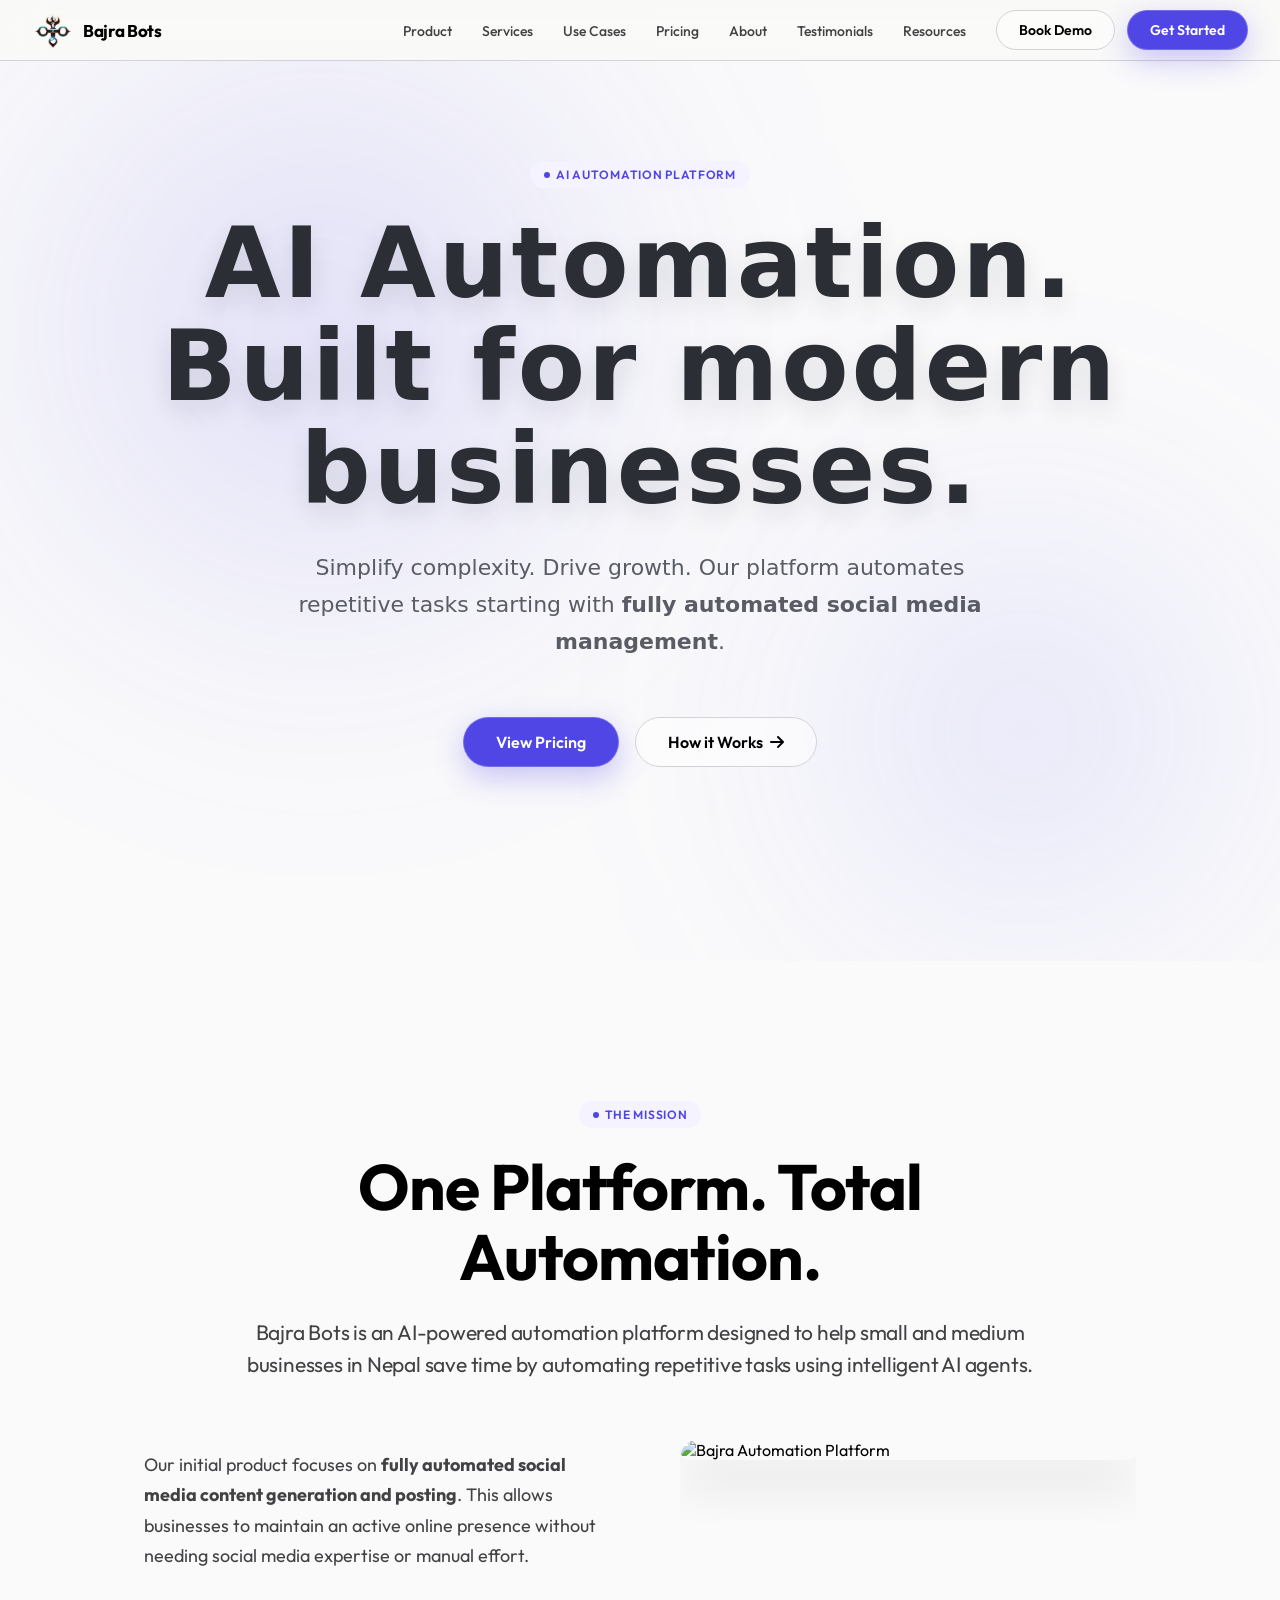
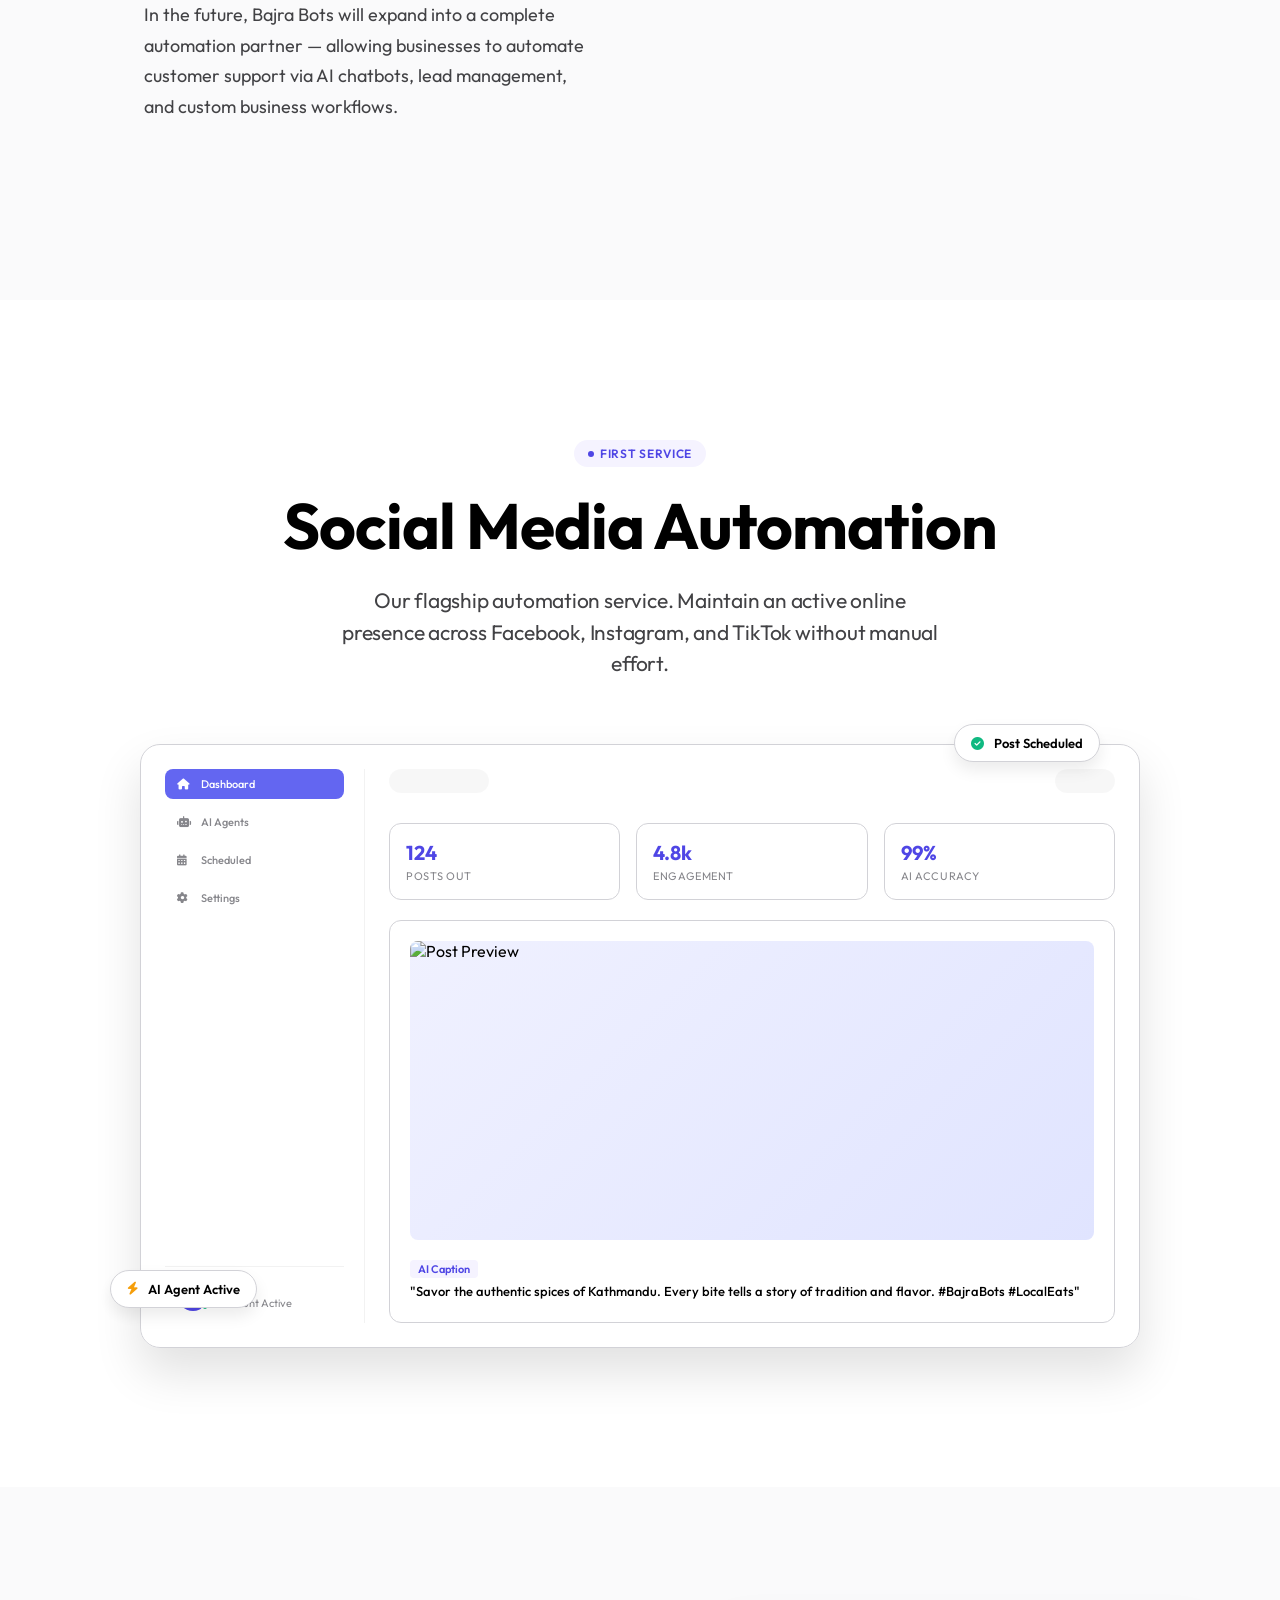
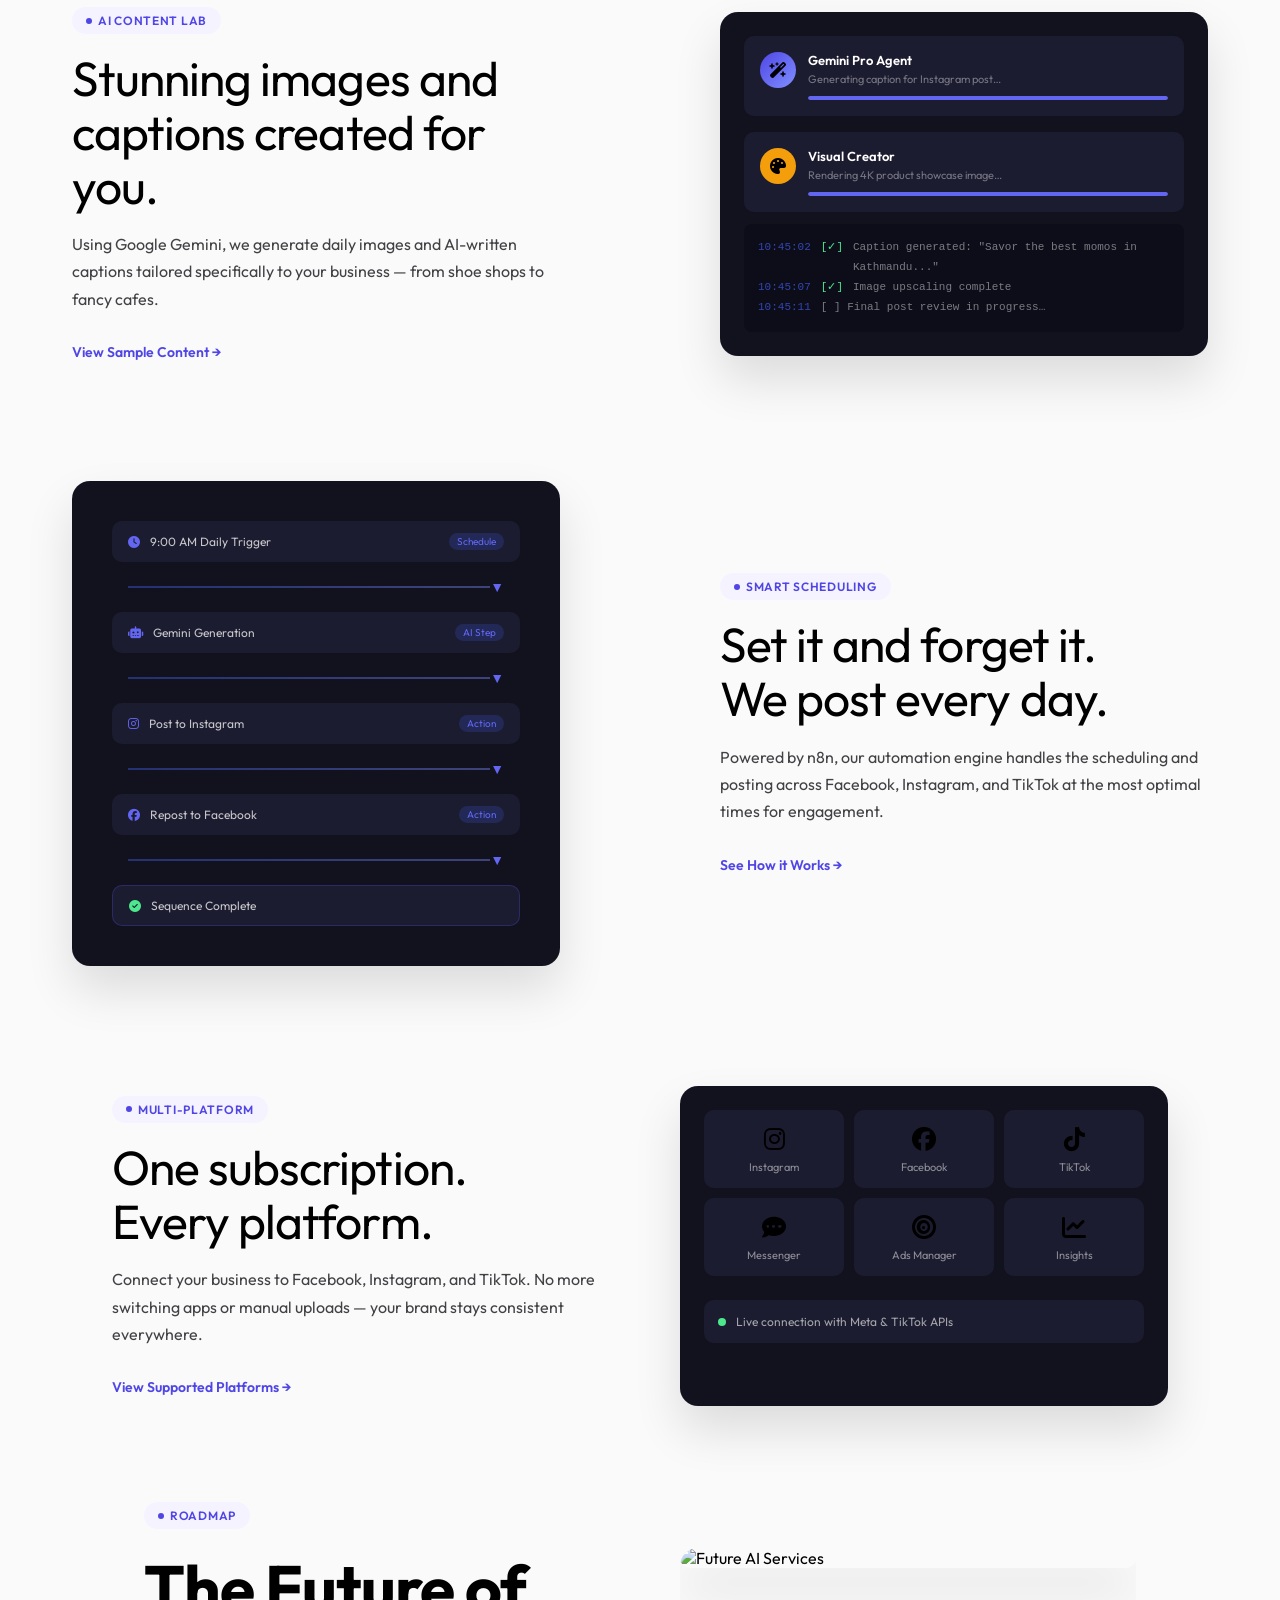
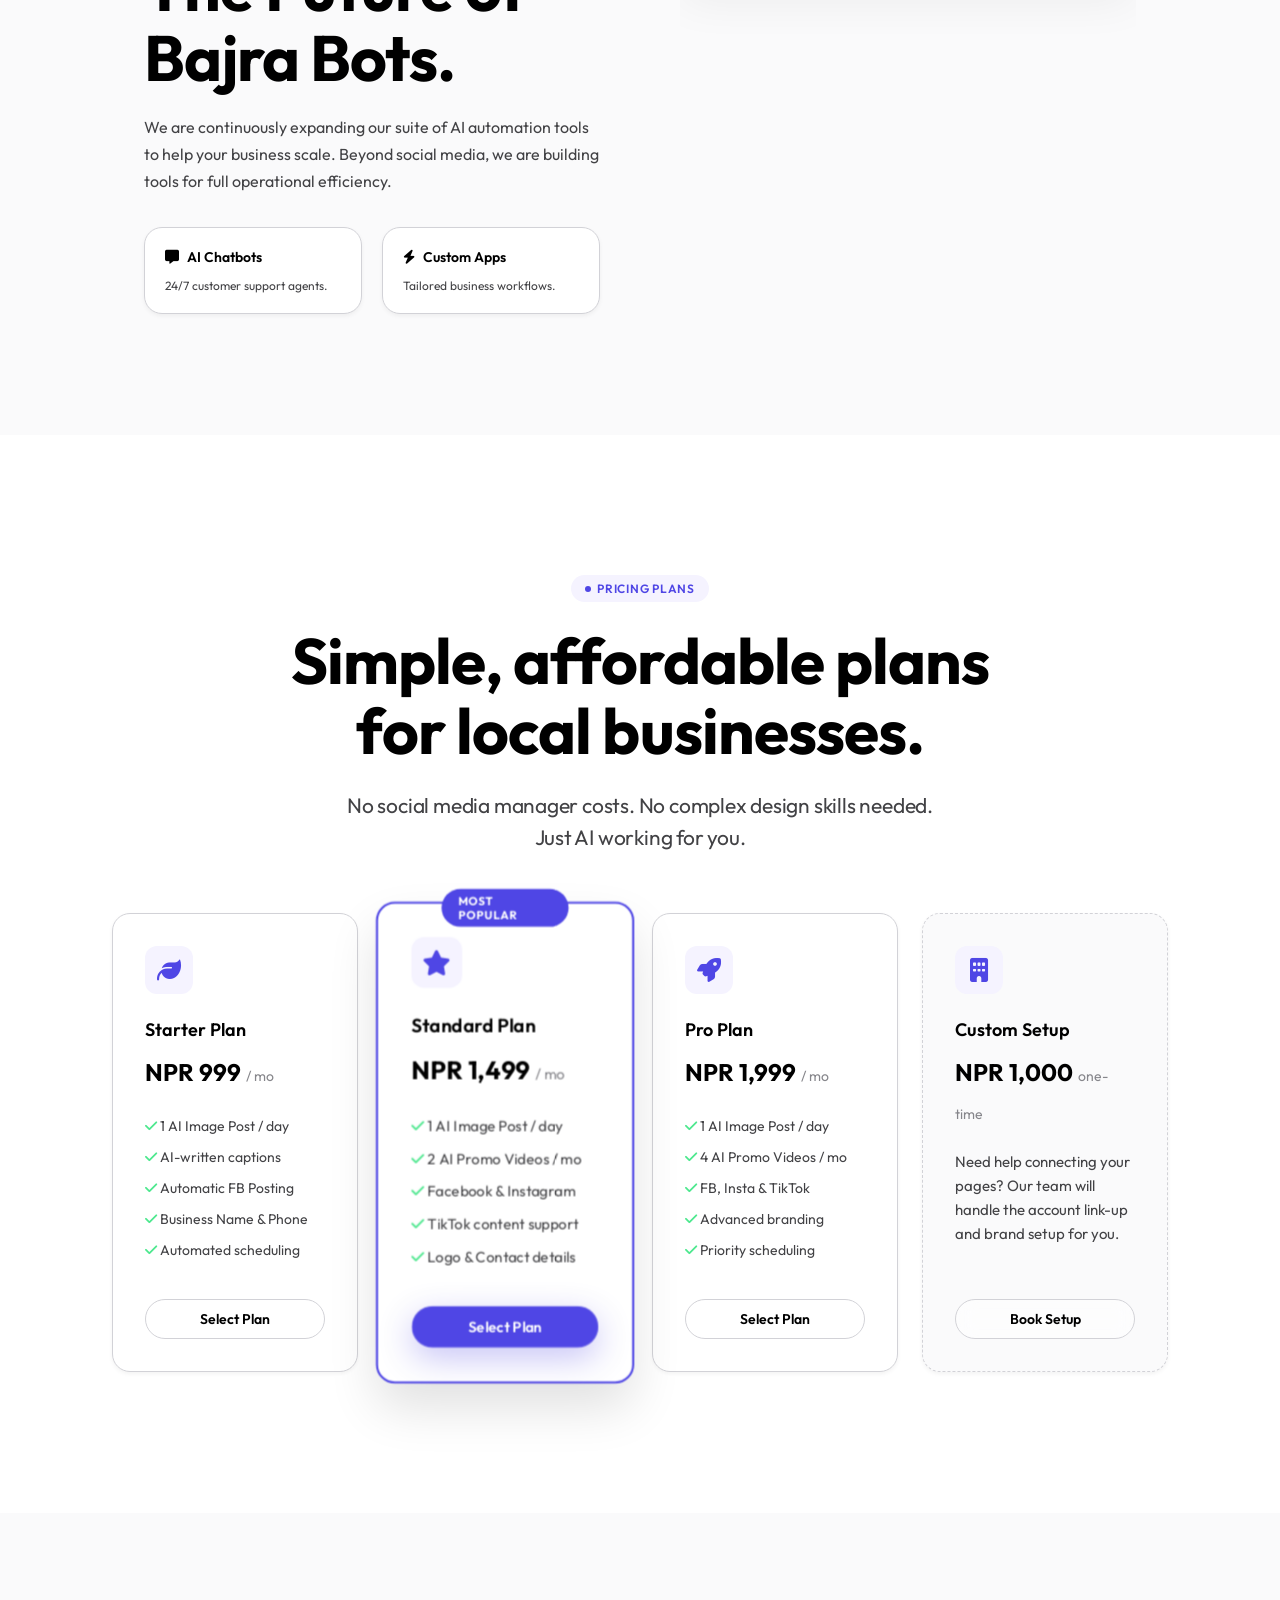
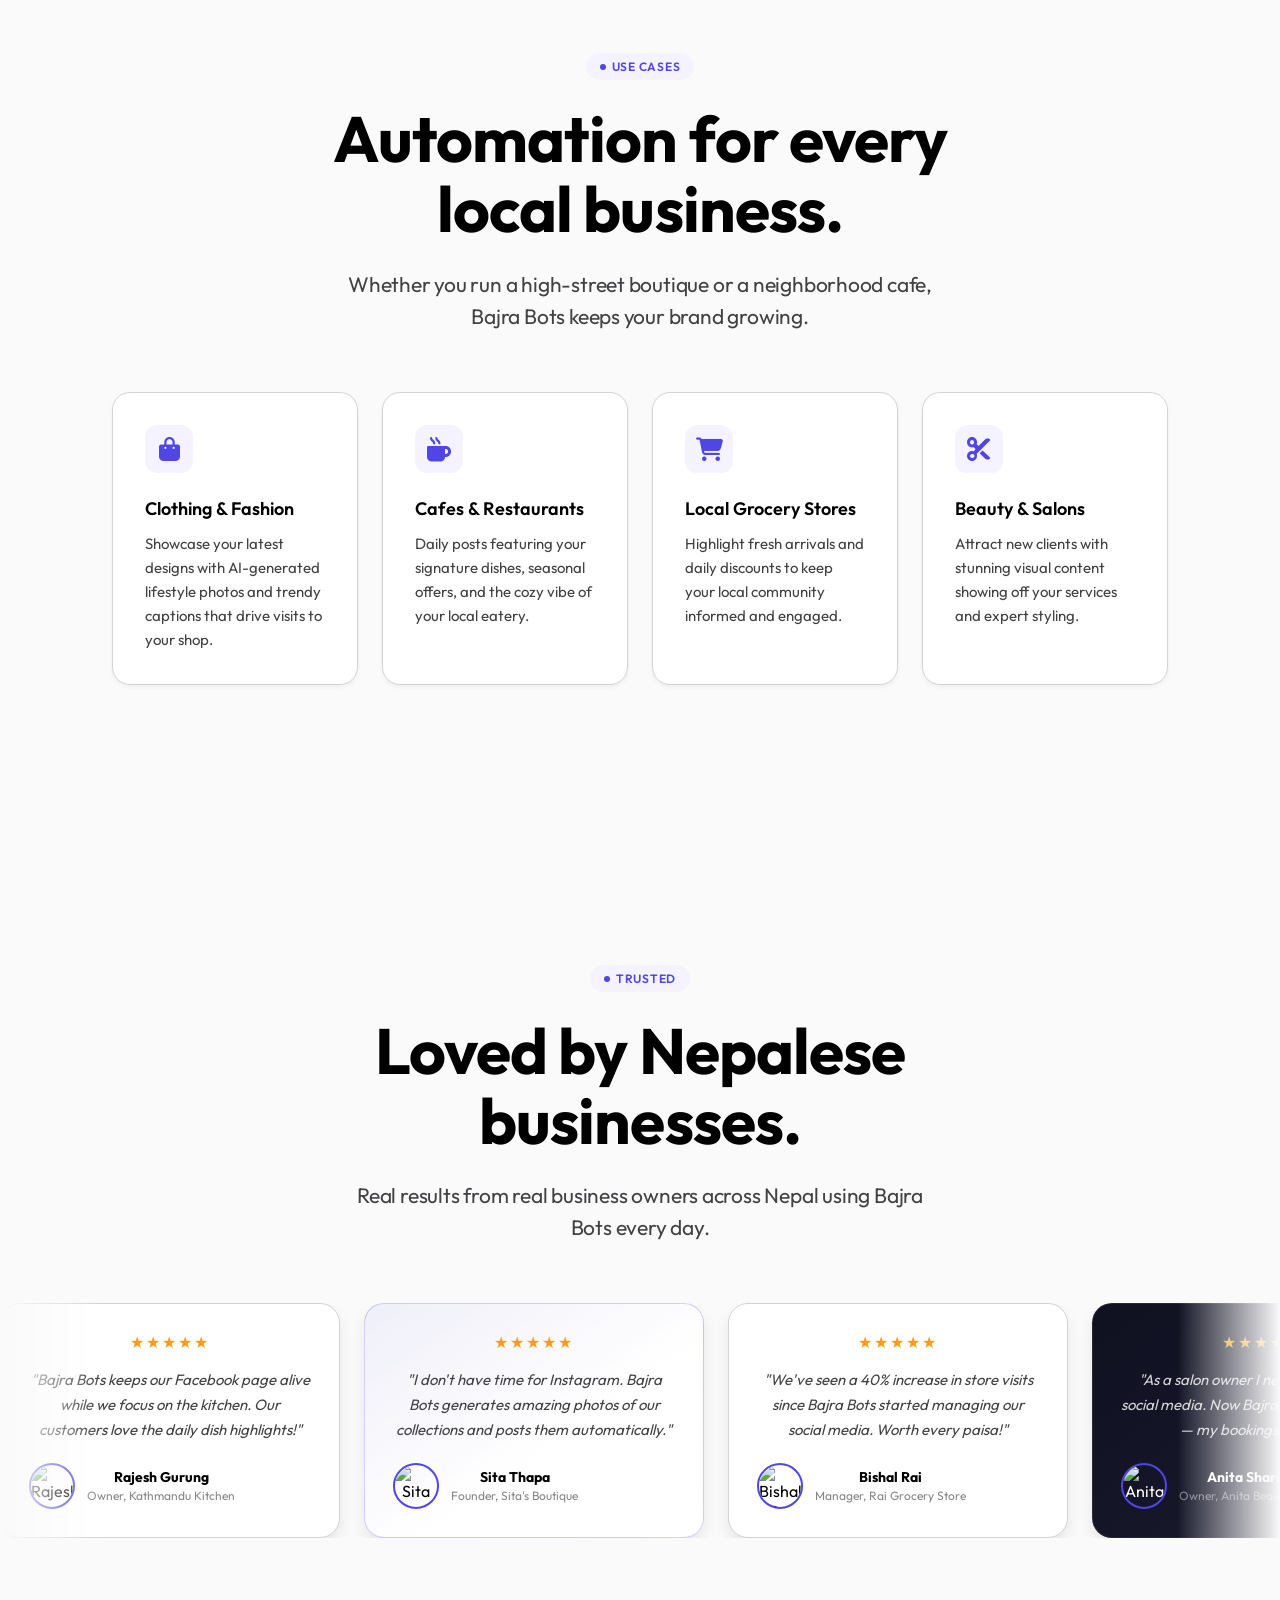
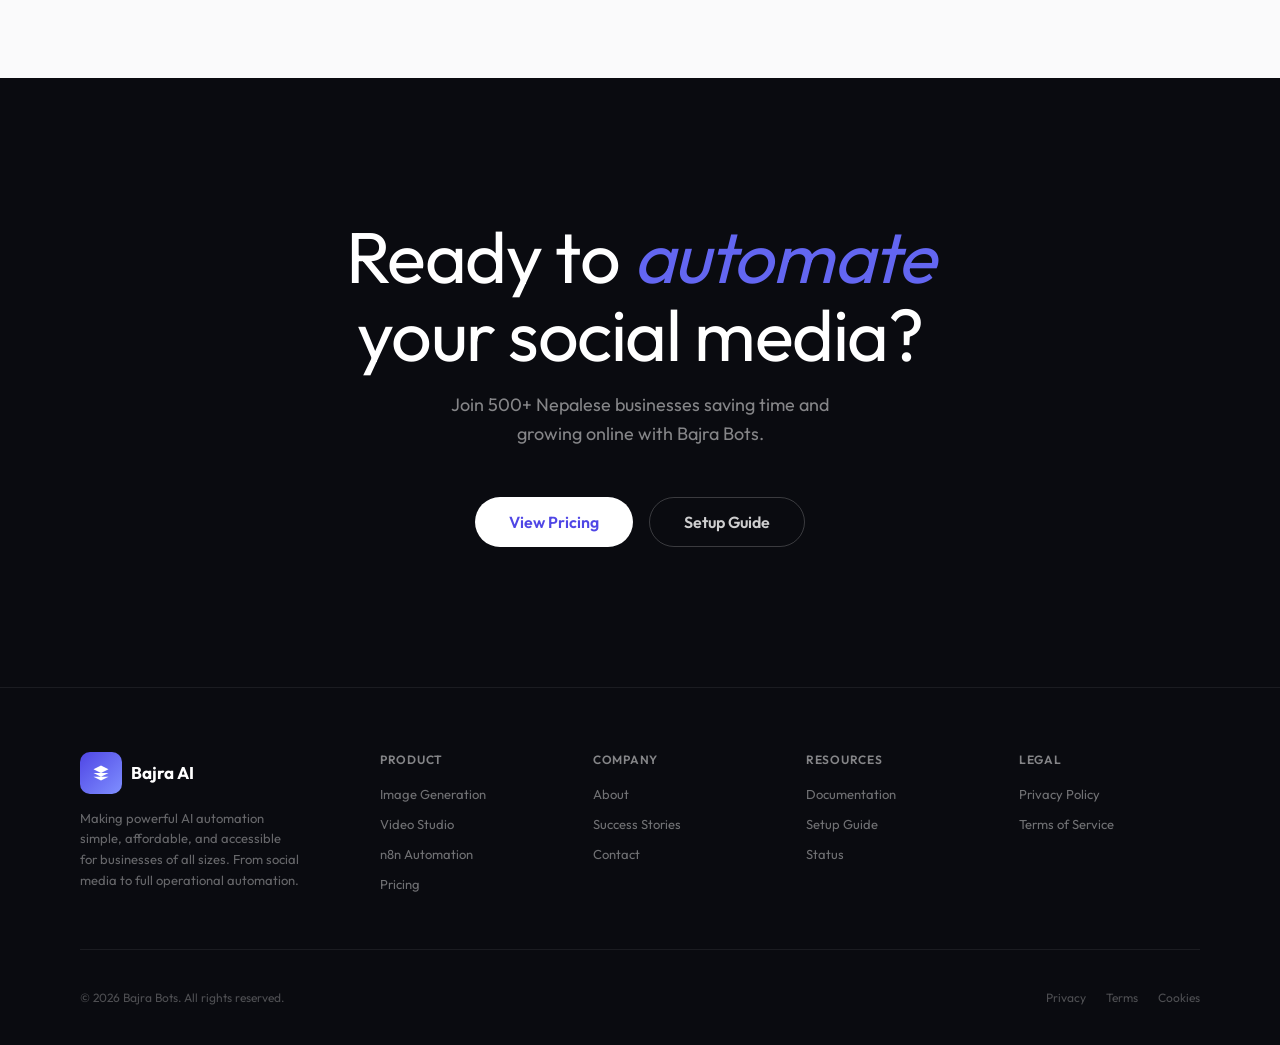
==== commit f61d96e9: "fixed the title and subtitle" ====
--- a/index.html
+++ b/index.html
@@ -360,18 +360,17 @@
     }
 
     .hero h1 {
-      font-family: var(--font-display);
+      font-family: 'Inter', system-ui, -apple-system, Segoe UI, Roboto, Helvetica, Arial, sans-serif;
       font-size: clamp(52px, 9vw, 98px);
-      font-weight: 800;
-      line-height: 1;
-      letter-spacing: -0.03em;
-      color: #0b0c10;
+      font-weight: 600;
+      line-height: 1.05;
+      letter-spacing: 0.03em;
+      color: #2C2E35;
       max-width: 960px;
-      margin: 0 auto 32px;
-      background: none;
+      margin: 0 auto 28px;
       -webkit-text-fill-color: currentColor;
-      text-shadow: 0 2px 18px rgba(255, 255, 255, 0.65), 0 2px 10px rgba(0, 0, 0, 0.25);
-      padding-bottom: 8px;
+      text-shadow: 0 10px 26px rgba(14, 18, 30, 0.10);
+      padding-bottom: 0;
       transition: none;
     }
 
@@ -383,14 +382,15 @@
     }
 
     .hero-sub {
-      font-size: 24px;
-      color: #111827;
+      font-family: 'Inter', system-ui, -apple-system, Segoe UI, Roboto, Helvetica, Arial, sans-serif;
+      font-size: 22px;
+      color: #595C64;
       font-weight: 400;
-      max-width: 680px;
+      max-width: 720px;
       margin: 0 auto 56px;
-      line-height: 1.4;
-      letter-spacing: -0.01em;
-      opacity: 0.9;
+      line-height: 1.7;
+      letter-spacing: 0;
+      opacity: 1;
     }
 
     [data-theme="dark"] .hero-sub {
@@ -1767,8 +1767,8 @@
         <span class="badge">AI AUTOMATION PLATFORM</span>
       </div>
       <h1 class="hero-load-2" style="font-weight: 700;">AI Automation.<br>Built for modern<br>businesses.</h1>
-      <p class="hero-sub hero-load-3">Automate your repetitive tasks with intelligent AI agents. Starting with
-        <strong>fully automated social media management</strong>.
+      <p class="hero-sub hero-load-3">Simplify complexity. Drive growth. Our platform automates repetitive tasks starting
+        with <strong>fully automated social media management</strong>.
       </p>
       <div class="hero-actions hero-load-3">
         <a href="#pricing" class="btn btn-primary btn-lg">View Pricing</a>
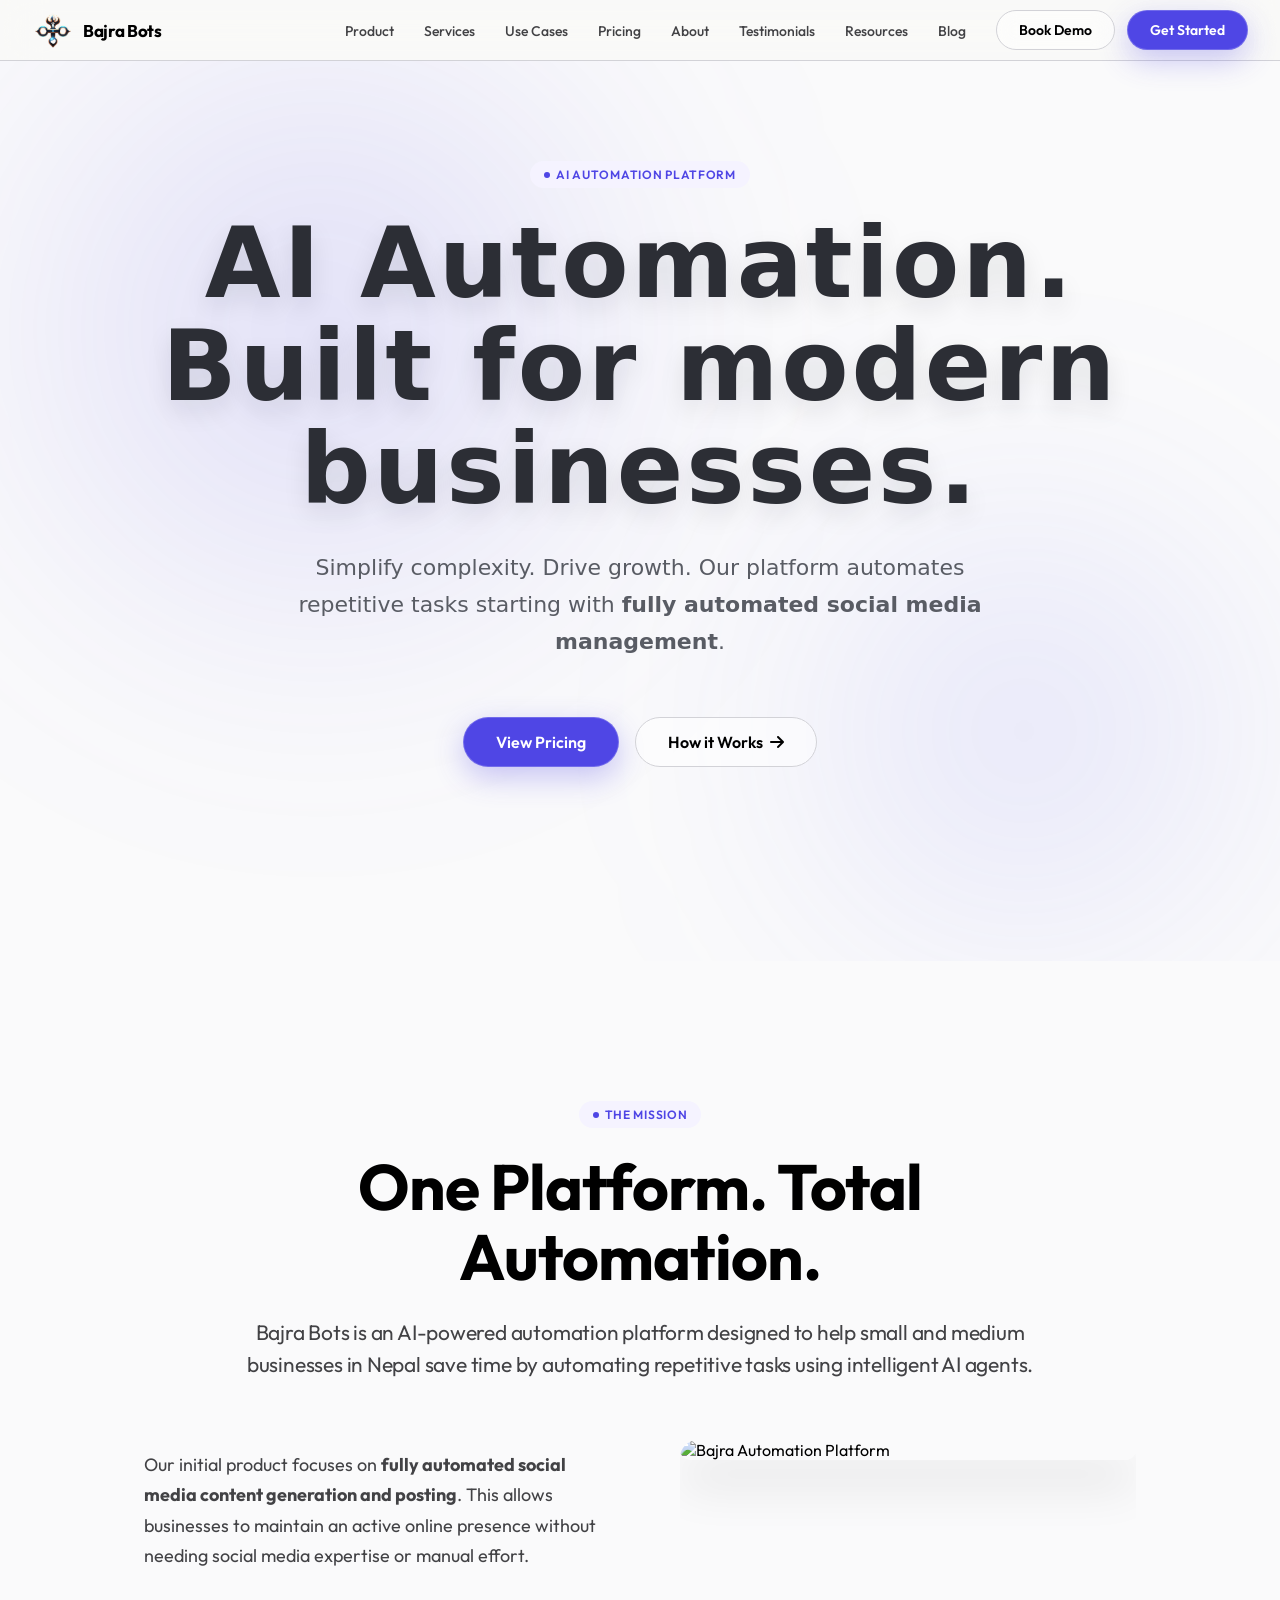
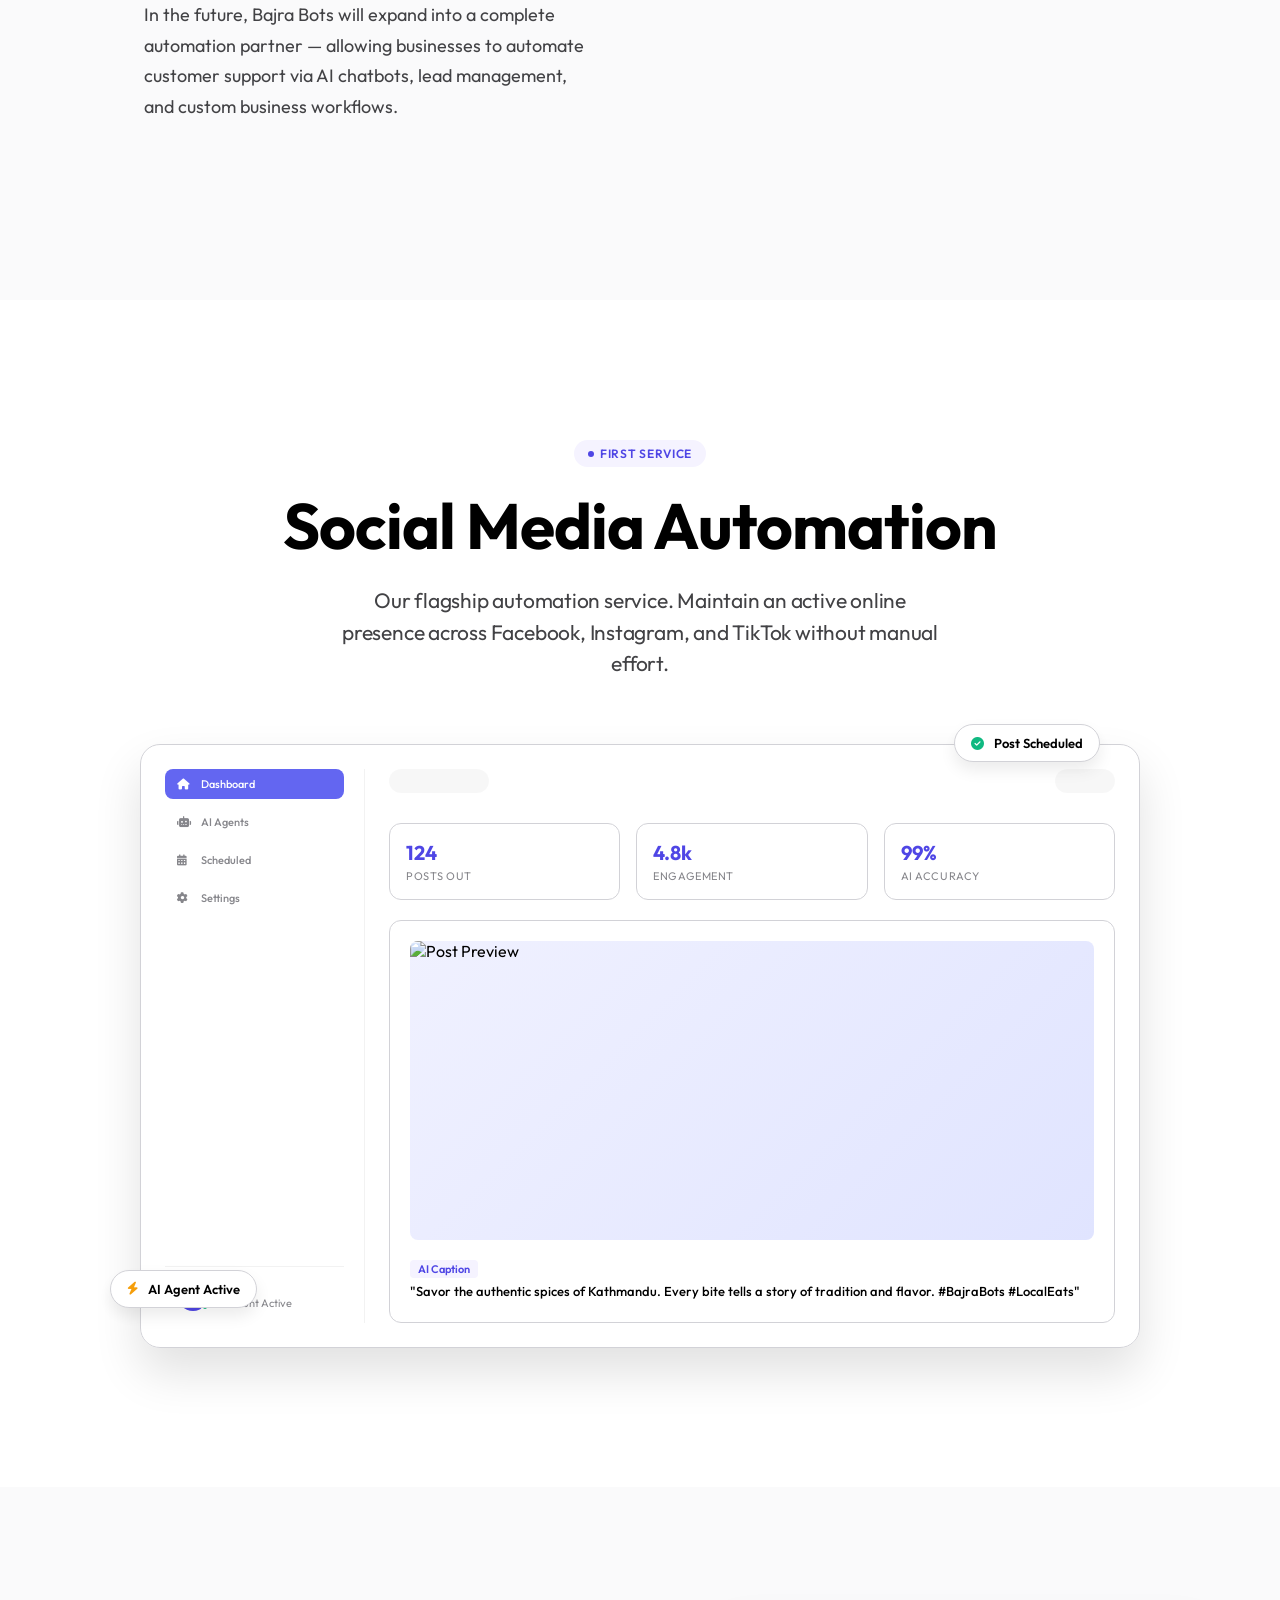
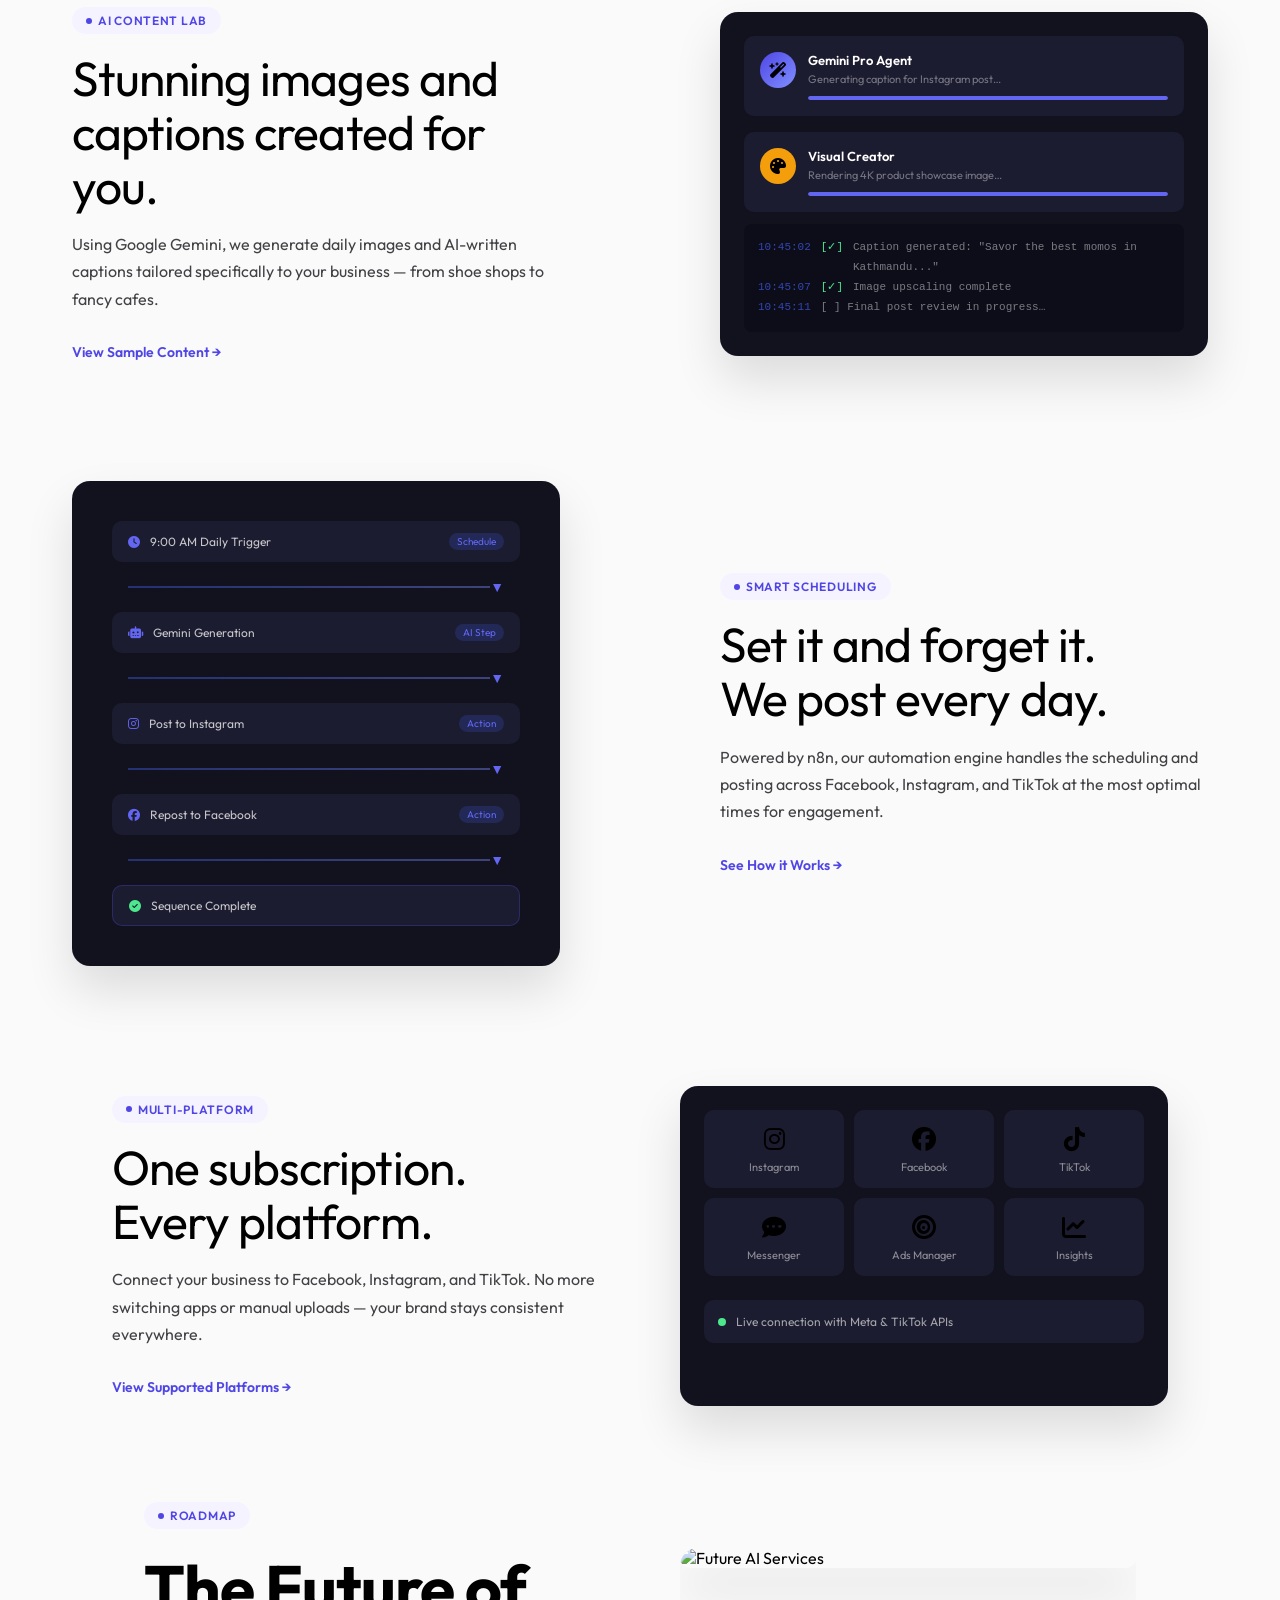
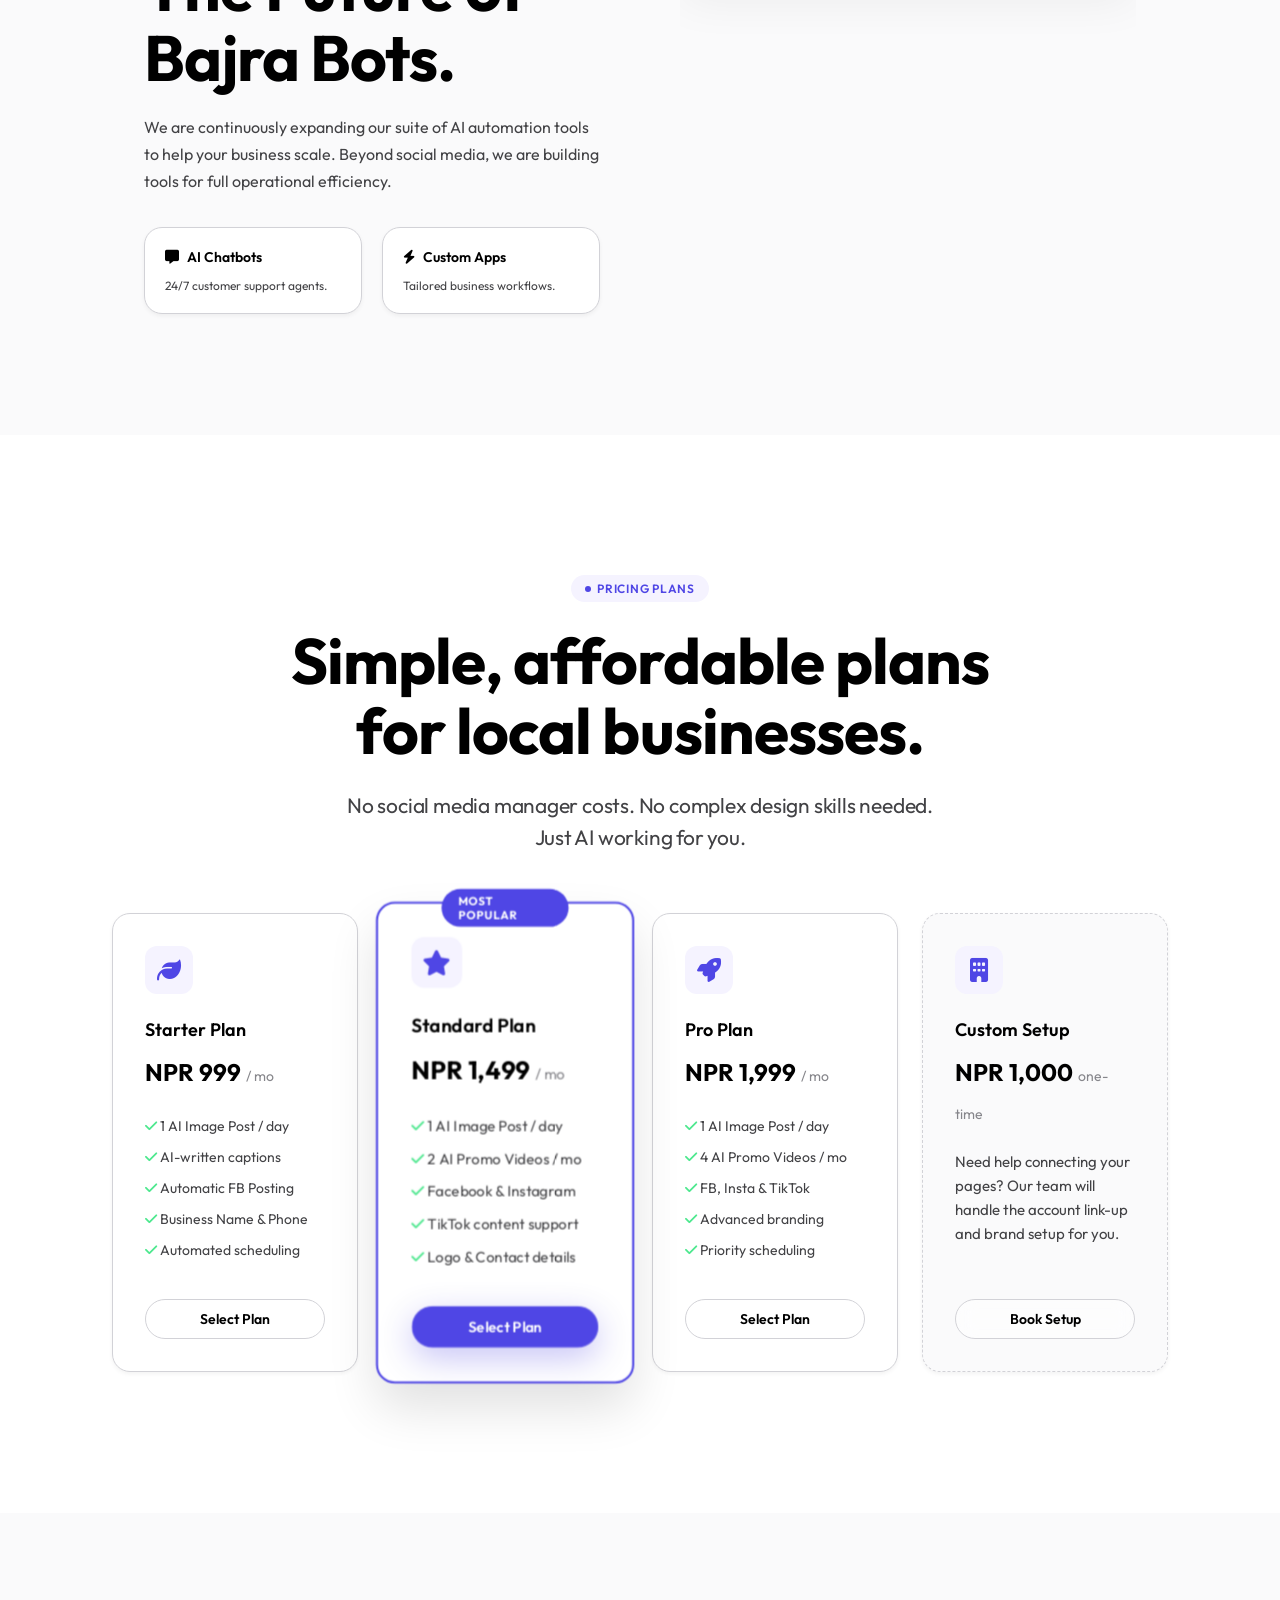
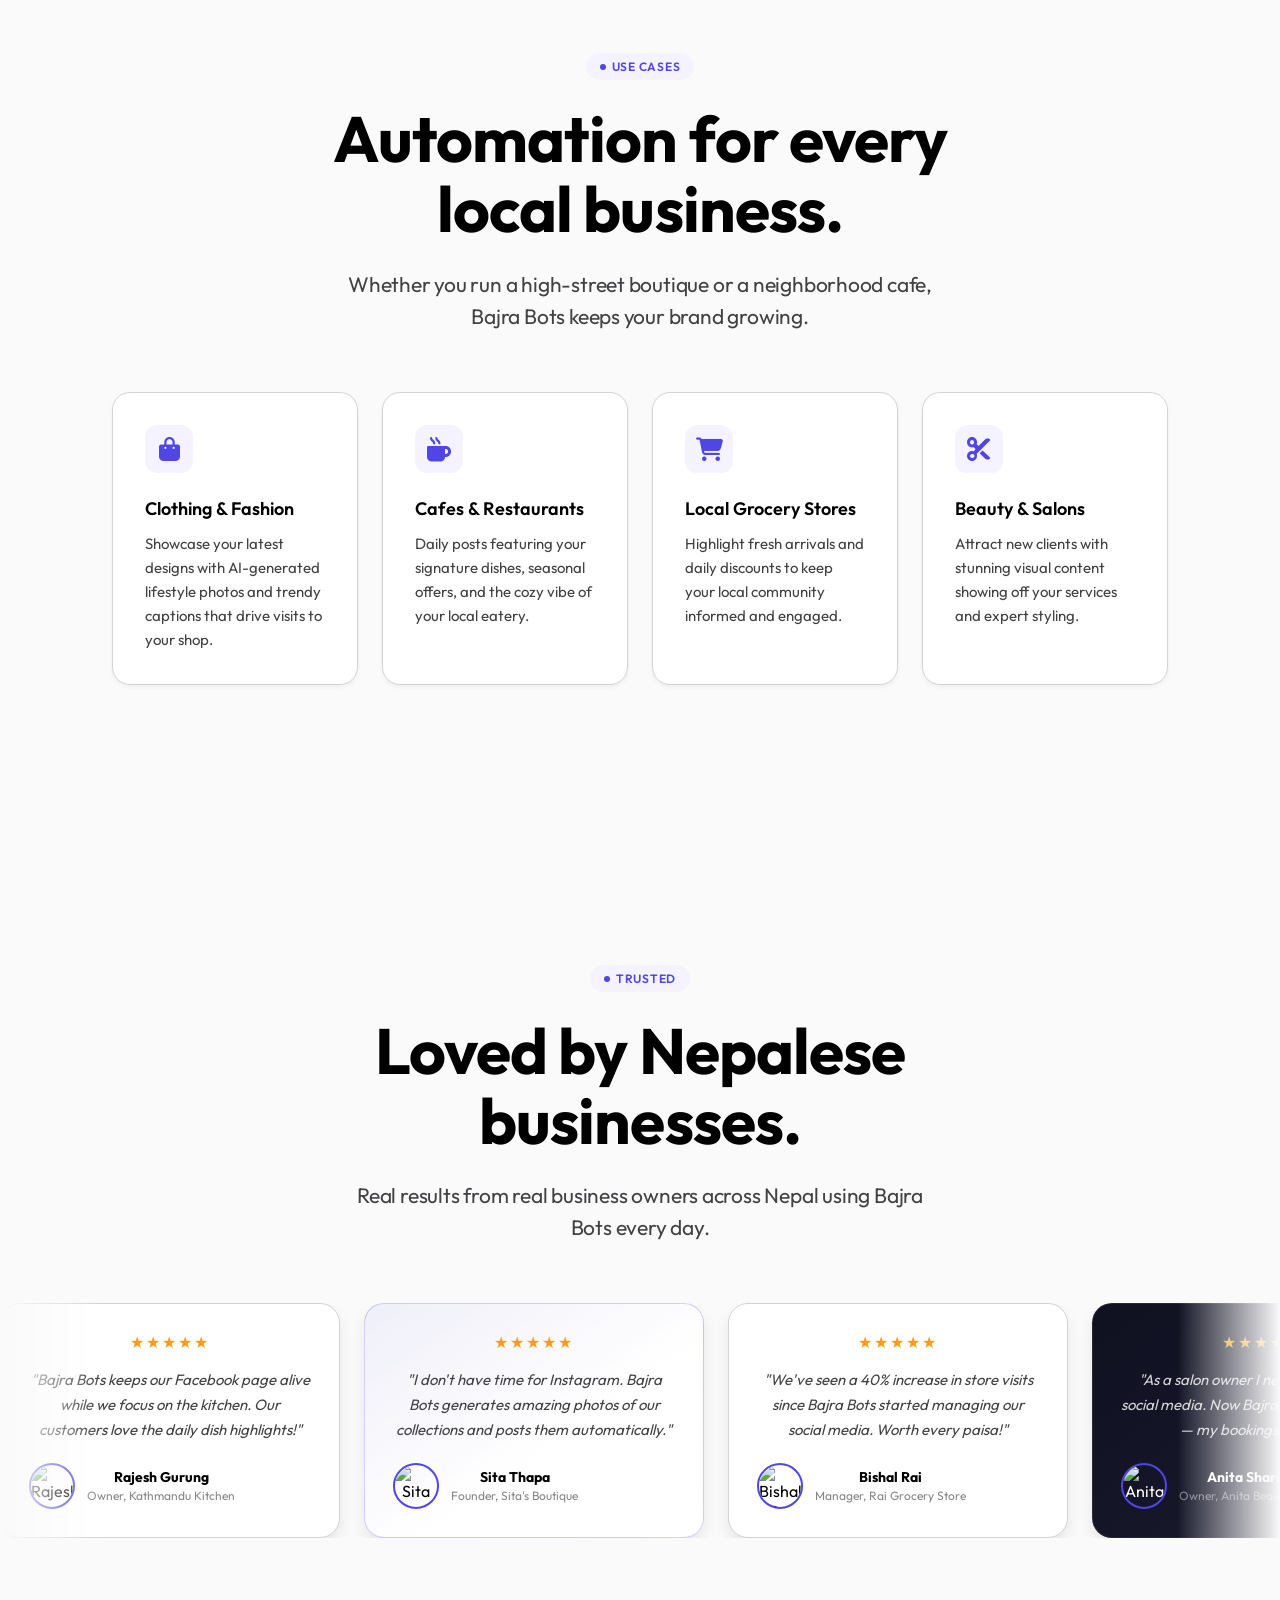
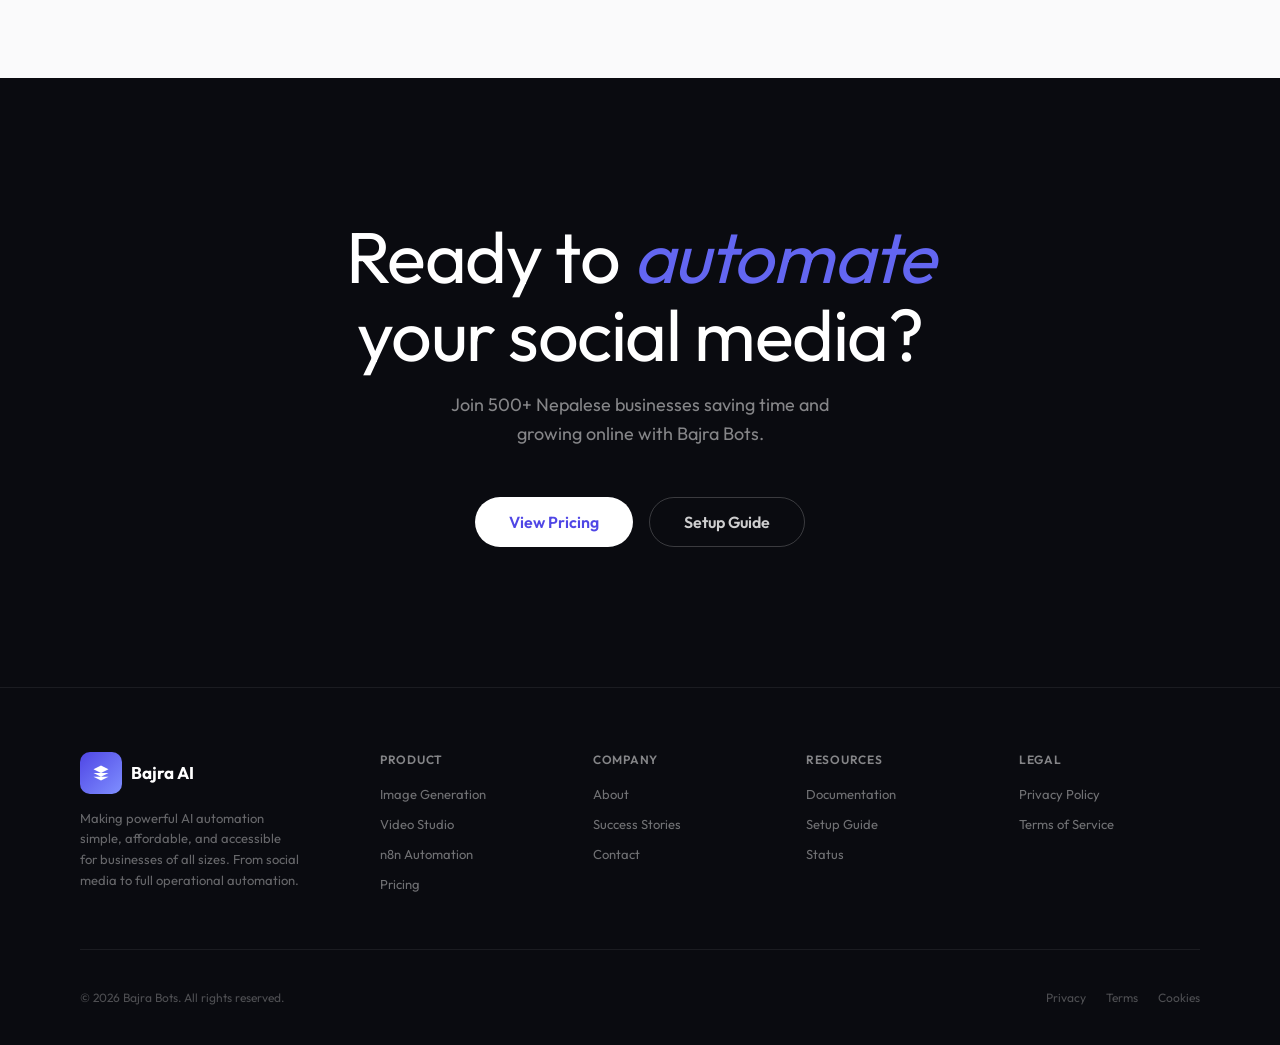
==== commit ff077b09: "clickable" ====
--- a/index.html
+++ b/index.html
@@ -1727,7 +1727,7 @@
   <!-- NAVBAR -->
   <nav id="navbar">
     <div class="container nav-inner">
-      <a href="#" class="nav-logo">
+      <a href="index.html" class="nav-logo">
         <div class="nav-logo-icon">
           <img src="logo.png" alt="Bajra Bots Logo">
         </div>
@@ -1735,16 +1735,17 @@
       </a>
       <div class="nav-right">
         <ul class="nav-links">
-          <li><a href="#platform">Product</a></li>
-          <li><a href="#features">Services</a></li>
-          <li><a href="#usecases">Use Cases</a></li>
-          <li><a href="#pricing">Pricing</a></li>
-          <li><a href="#about">About</a></li>
-          <li><a href="#testimonials">Testimonials</a></li>
-          <li><a href="#footer">Resources</a></li>
+          <li><a href="index.html#platform">Product</a></li>
+          <li><a href="services.html">Services</a></li>
+          <li><a href="index.html#usecases">Use Cases</a></li>
+          <li><a href="pricing.html">Pricing</a></li>
+          <li><a href="about.html">About</a></li>
+          <li><a href="index.html#testimonials">Testimonials</a></li>
+          <li><a href="resources.html">Resources</a></li>
+          <li><a href="blog.html">Blog</a></li>
         </ul>
         <div class="nav-actions">
-          <a href="#" class="btn btn-ghost">Book Demo</a>
+          <a href="https://wa.me/9779812241818?text=Hi%20Bajra%20Bots%2C%20I%27d%20like%20to%20book%20a%20demo." class="btn btn-ghost">Book Demo</a>
           <a href="#pricing" class="btn btn-primary">Get Started</a>
         </div>
       </div>
@@ -1884,7 +1885,7 @@
         <h3 class="feature-headline">Stunning images and captions created for you.</h3>
         <p class="feature-desc">Using Google Gemini, we generate daily images and AI-written captions tailored
           specifically to your business — from shoe shops to fancy cafes.</p>
-        <a href="#" class="feature-link">View Sample Content →</a>
+        <a href="services.html#content-lab" class="feature-link">View Sample Content →</a>
       </div>
       <div class="feature-visual reveal-right delay-200">
         <div class="agent-card">
@@ -1925,7 +1926,7 @@
         <h3 class="feature-headline">Set it and forget it.<br>We post every day.</h3>
         <p class="feature-desc">Powered by n8n, our automation engine handles the scheduling and posting across
           Facebook, Instagram, and TikTok at the most optimal times for engagement.</p>
-        <a href="#" class="feature-link">See How it Works →</a>
+        <a href="services.html#scheduling" class="feature-link">See How it Works →</a>
       </div>
       <div class="feature-visual reveal-left delay-300" style="padding: 40px;">
         <div class="wf-node"><i class="fa-solid fa-clock" style="color: var(--accent-light);"></i> 9:00 AM Daily Trigger
@@ -1967,7 +1968,7 @@
         <h3 class="feature-headline">One subscription.<br>Every platform.</h3>
         <p class="feature-desc">Connect your business to Facebook, Instagram, and TikTok. No more switching apps or
           manual uploads — your brand stays consistent everywhere.</p>
-        <a href="#" class="feature-link">View Supported Platforms →</a>
+        <a href="services.html#multi-platform" class="feature-link">View Supported Platforms →</a>
       </div>
       <div class="feature-visual">
         <div class="integrations-grid">
@@ -2059,7 +2060,7 @@
             <li><i class="fa-solid fa-check" style="font-size: 14px; color: #4de88e;"></i> Business Name & Phone</li>
             <li><i class="fa-solid fa-check" style="font-size: 14px; color: #4de88e;"></i> Automated scheduling</li>
           </ul>
-          <a href="#" class="btn btn-ghost" style="width: 100%;">Select Plan</a>
+          <a href="https://wa.me/9779812241818?text=Hi%20Bajra%20Bots%2C%20I%27m%20interested%20in%20the%20Starter%20plan%20(NPR%20999%2Fmo)." class="btn btn-ghost" style="width: 100%;">Select Plan</a>
         </div>
 
         <!-- Standard Plan -->
@@ -2081,7 +2082,7 @@
             <li><i class="fa-solid fa-check" style="font-size: 14px; color: #4de88e;"></i> TikTok content support</li>
             <li><i class="fa-solid fa-check" style="font-size: 14px; color: #4de88e;"></i> Logo & Contact details</li>
           </ul>
-          <a href="#" class="btn btn-primary" style="width: 100%;">Select Plan</a>
+          <a href="https://wa.me/9779812241818?text=Hi%20Bajra%20Bots%2C%20I%27m%20interested%20in%20the%20Standard%20plan%20(NPR%201499%2Fmo)." class="btn btn-primary" style="width: 100%;">Select Plan</a>
         </div>
 
         <!-- Pro Plan -->
@@ -2099,7 +2100,7 @@
             <li><i class="fa-solid fa-check" style="font-size: 14px; color: #4de88e;"></i> Advanced branding</li>
             <li><i class="fa-solid fa-check" style="font-size: 14px; color: #4de88e;"></i> Priority scheduling</li>
           </ul>
-          <a href="#" class="btn btn-ghost" style="width: 100%;">Select Plan</a>
+          <a href="https://wa.me/9779812241818?text=Hi%20Bajra%20Bots%2C%20I%27m%20interested%20in%20the%20Pro%20plan%20(NPR%201999%2Fmo)." class="btn btn-ghost" style="width: 100%;">Select Plan</a>
         </div>
 
         <!-- Custom Plan -->
@@ -2112,7 +2113,7 @@
               style="font-size: 14px; font-weight: 400; color: var(--text-muted);">one-time</span></div>
           <p class="uc-desc" style="margin-bottom: 32px; flex-grow: 1;">Need help connecting your pages? Our team will
             handle the account link-up and brand setup for you.</p>
-          <a href="#" class="btn btn-ghost" style="width: 100%;">Book Setup</a>
+          <a href="https://wa.me/9779812241818?text=Hi%20Bajra%20Bots%2C%20I%27d%20like%20to%20book%20the%20Custom%20Setup%20(NPR%201000%20one-time)." class="btn btn-ghost" style="width: 100%;">Book Setup</a>
         </div>
       </div>
     </div>
@@ -2342,7 +2343,7 @@
     <p class="reveal reveal-delay-1">Join 500+ Nepalese businesses saving time and growing online with Bajra Bots.</p>
     <div class="final-cta-actions reveal reveal-delay-2">
       <a href="#pricing" class="btn btn-white btn-lg">View Pricing</a>
-      <a href="#" class="btn btn-dark-outline btn-lg">Setup Guide</a>
+      <a href="setup-guide.html" class="btn btn-dark-outline btn-lg">Setup Guide</a>
     </div>
   </section>
 
@@ -2366,33 +2367,33 @@
           <div class="footer-col">
             <h5>Product</h5>
             <ul>
-              <li><a href="#">Image Generation</a></li>
-              <li><a href="#">Video Studio</a></li>
-              <li><a href="#">n8n Automation</a></li>
-              <li><a href="#">Pricing</a></li>
+              <li><a href="services.html#content-lab">Image Generation</a></li>
+              <li><a href="services.html#multi-platform">Video Studio</a></li>
+              <li><a href="services.html#scheduling">n8n Automation</a></li>
+              <li><a href="pricing.html">Pricing</a></li>
             </ul>
           </div>
           <div class="footer-col">
             <h5>Company</h5>
             <ul>
-              <li><a href="#">About</a></li>
-              <li><a href="#">Success Stories</a></li>
-              <li><a href="#">Contact</a></li>
+              <li><a href="about.html">About</a></li>
+              <li><a href="index.html#testimonials">Success Stories</a></li>
+              <li><a href="contact.html">Contact</a></li>
             </ul>
           </div>
           <div class="footer-col">
             <h5>Resources</h5>
             <ul>
-              <li><a href="#">Documentation</a></li>
-              <li><a href="#">Setup Guide</a></li>
-              <li><a href="#">Status</a></li>
+              <li><a href="documentation.html">Documentation</a></li>
+              <li><a href="setup-guide.html">Setup Guide</a></li>
+              <li><a href="status.html">Status</a></li>
             </ul>
           </div>
           <div class="footer-col">
             <h5>Legal</h5>
             <ul>
-              <li><a href="#">Privacy Policy</a></li>
-              <li><a href="#">Terms of Service</a></li>
+              <li><a href="privacy.html">Privacy Policy</a></li>
+              <li><a href="terms.html">Terms of Service</a></li>
             </ul>
           </div>
         </div>
@@ -2400,9 +2401,9 @@
       <div class="footer-bottom">
         <p class="footer-copy">© 2026 Bajra Bots. All rights reserved.</p>
         <div class="footer-legal">
-          <a href="#">Privacy</a>
-          <a href="#">Terms</a>
-          <a href="#">Cookies</a>
+          <a href="privacy.html">Privacy</a>
+          <a href="terms.html">Terms</a>
+          <a href="cookies.html">Cookies</a>
         </div>
       </div>
     </div>
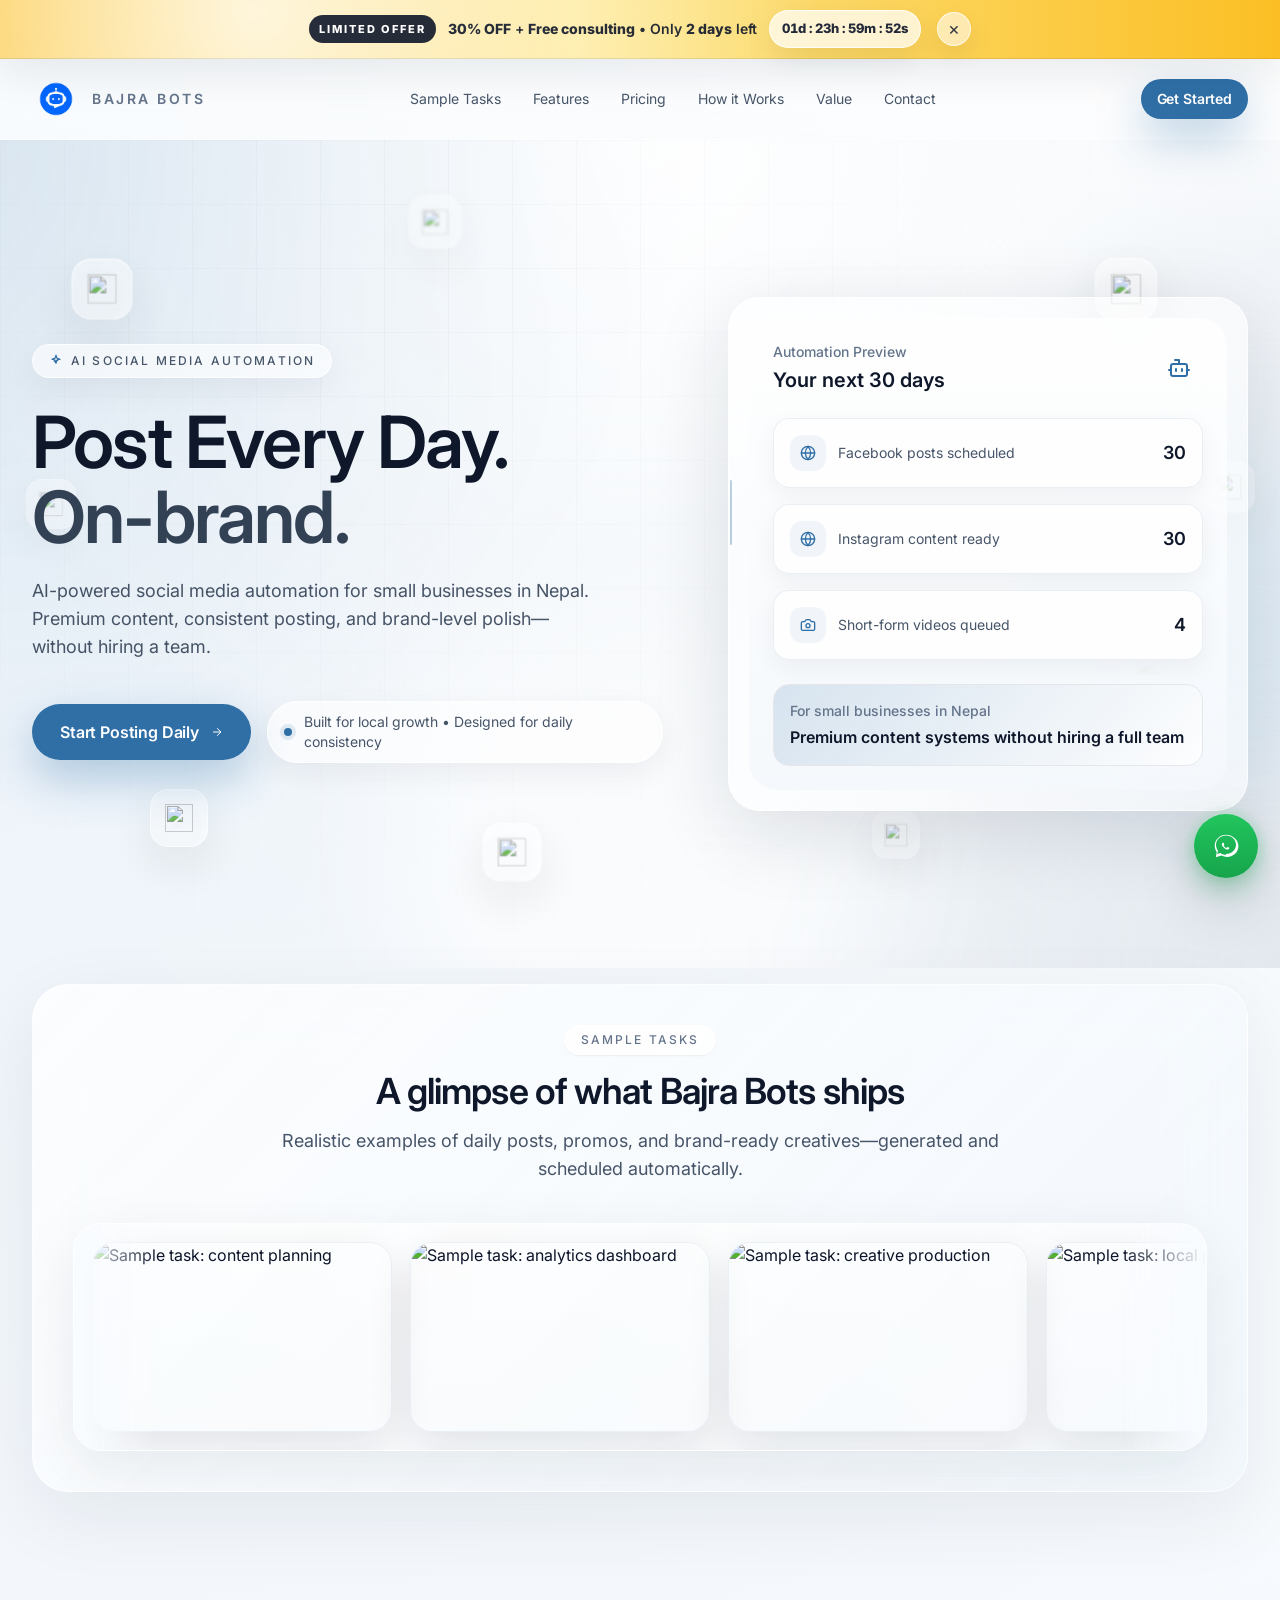
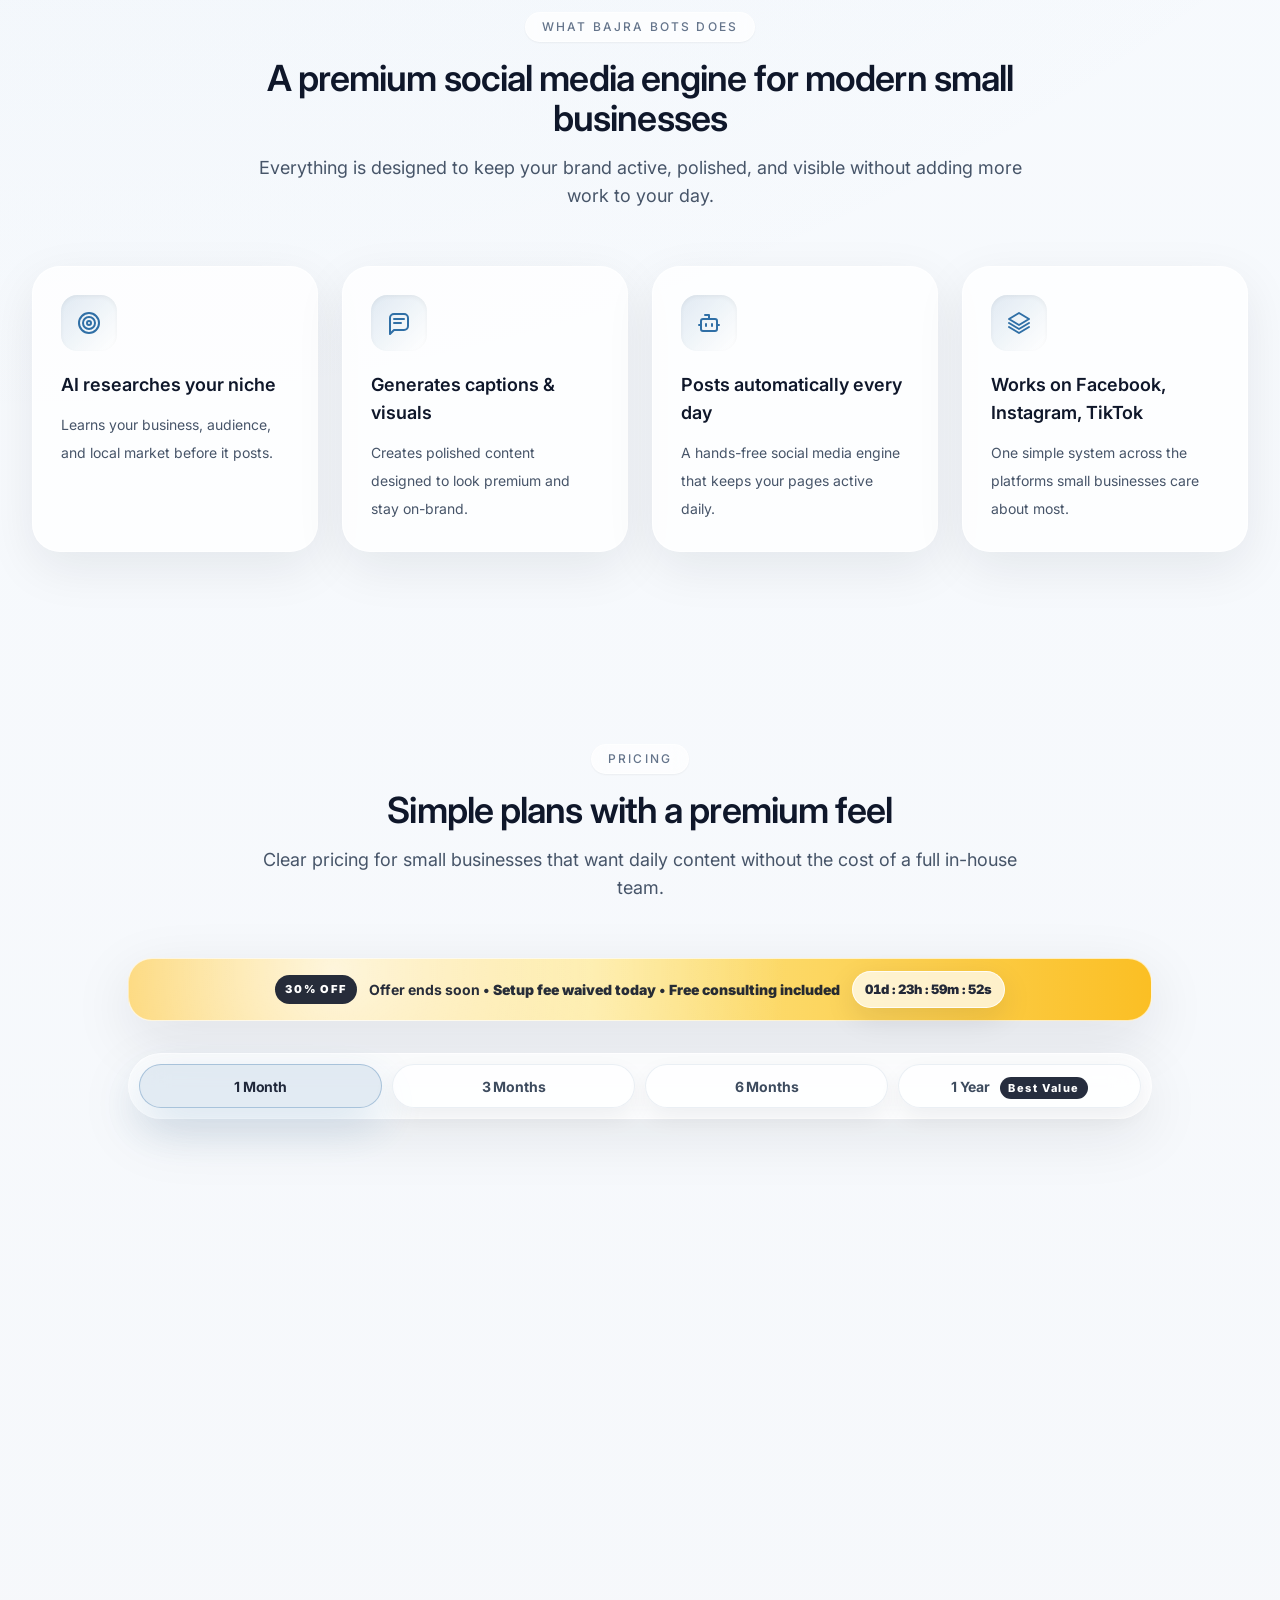
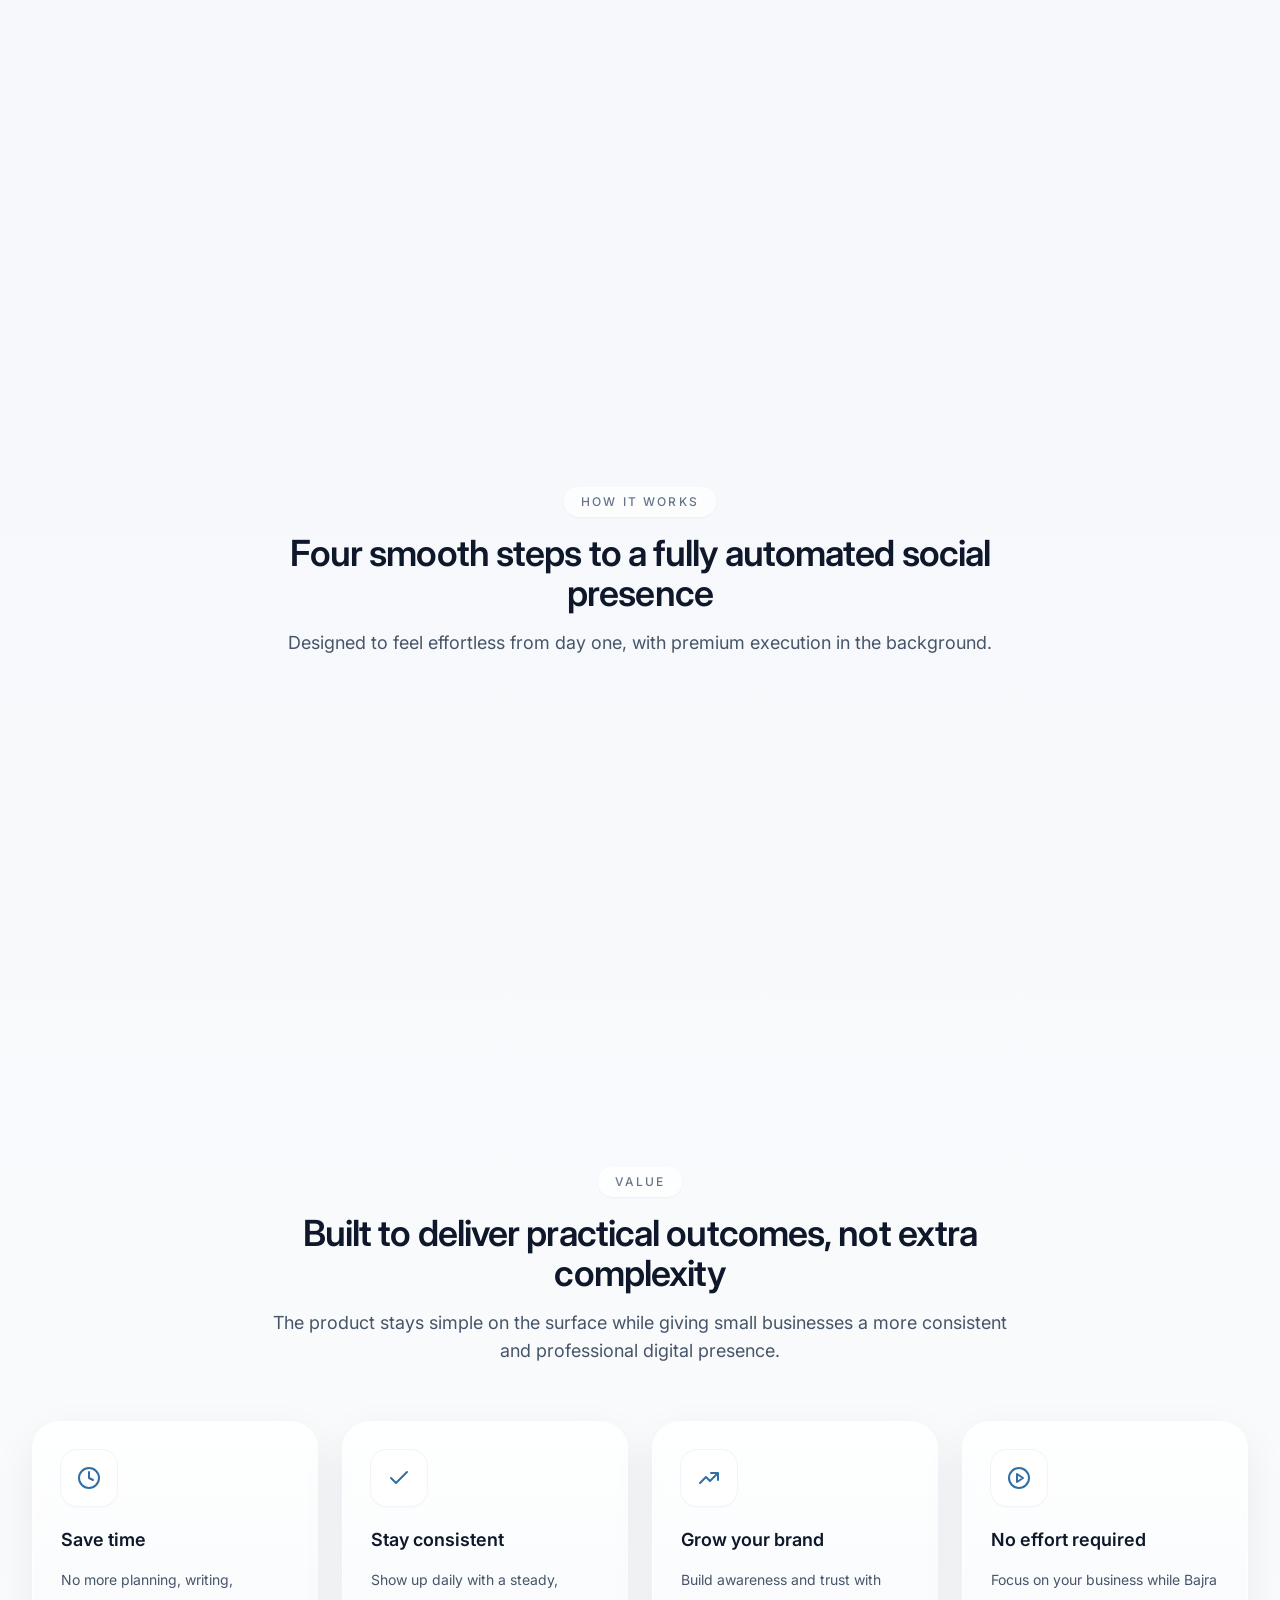
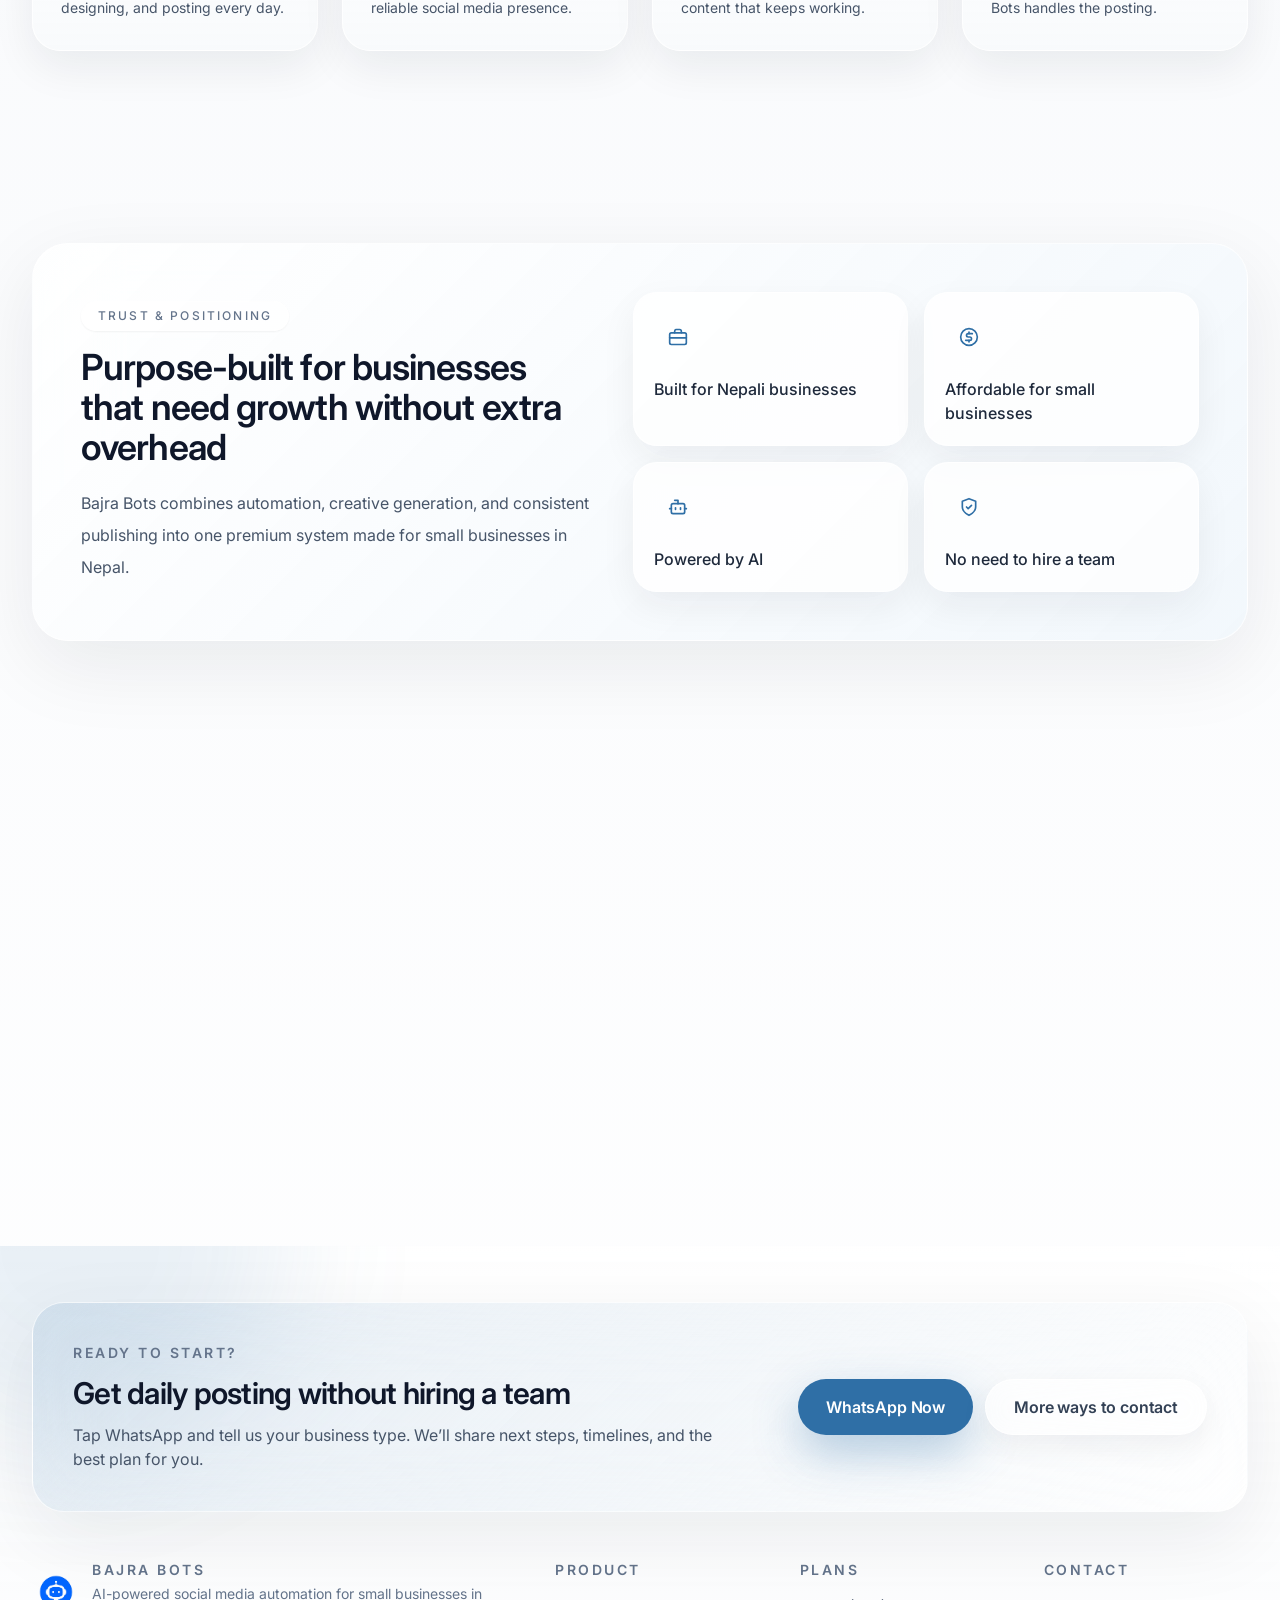
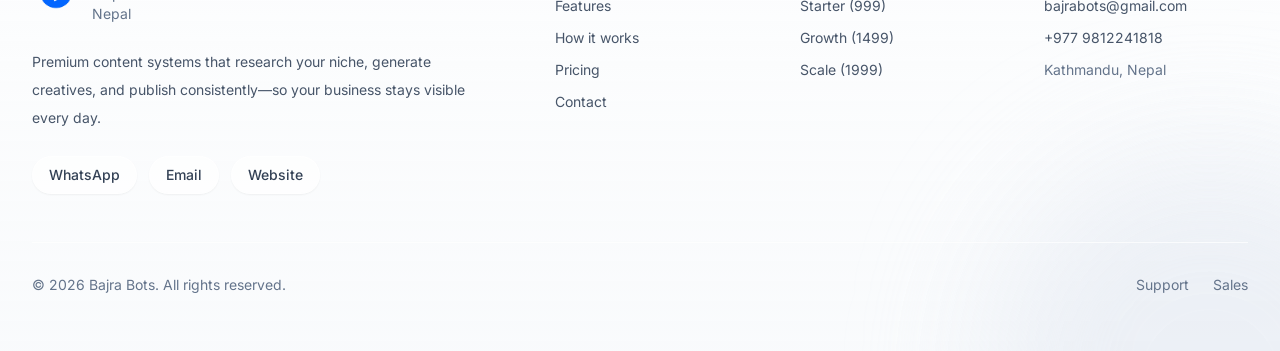
==== commit 87822edb: "1st commit" ====
--- a/index.html
+++ b/index.html
@@ -1,2446 +1,996 @@
-<!DOCTYPE html>
+<!doctype html>
 <html lang="en">
-
-<head>
-  <meta charset="UTF-8" />
-  <meta name="viewport" content="width=device-width, initial-scale=1.0" />
-  <title>Bajra Bots — AI Automation. Built for modern businesses.</title>
-  <link rel="preconnect" href="https://fonts.googleapis.com" />
-  <link rel="preconnect" href="https://fonts.gstatic.com" crossorigin />
-  <link
-    href="https://fonts.googleapis.com/css2?family=Outfit:wght@300;400;500;600;700&family=Playfair+Display:ital,wght@0,400;0,700;1,400&display=swap"
-    rel="stylesheet" />
-  <link rel="stylesheet" href="https://cdnjs.cloudflare.com/ajax/libs/font-awesome/6.5.1/css/all.min.css" />
-  <style>
-    /* ============================================================
-       CSS VARIABLES & RESET
-    ============================================================ */
-    :root {
-      /* Theme Neutral */
-      --accent: #4f46e5;
-      --accent-light: #6366f1;
-      --accent-soft: #f5f3ff;
-      --accent-gold: #f59e0b;
-      --radius-sm: 8px;
-      --radius-md: 18px;
-      --radius-lg: 32px;
-      --radius-pill: 99px;
-      --transition: 0.4s cubic-bezier(0.25, 1, 0.5, 1);
-      --font-display: 'Outfit', sans-serif;
-      --font-body: 'Outfit', sans-serif;
-
-      /* Light Theme (Default) */
-      --bg: #fafafb;
-      --bg-card: #ffffff;
-      --bg-dark: #0a0b10;
-      --bg-glass: rgba(249, 249, 247, 0.82);
-      --text-primary: #000000;
-      --text-secondary: #424245;
-      --text-muted: #86868b;
-      --border: #d2d2d7;
-      --shadow-sm: 0 2px 4px rgba(0, 0, 0, 0.05);
-      --shadow-md: 0 8px 16px rgba(0, 0, 0, 0.08);
-      --shadow-lg: 0 24px 48px rgba(0, 0, 0, 0.12);
-      --mockup-bg: rgba(255, 255, 255, 0.4);
-      --card-bg: #fff;
-      --bg-rgb: 250, 250, 251;
-      /* Match #fafafb */
-    }
-
-    *,
-    *::before,
-    *::after {
-      box-sizing: border-box;
-      margin: 0;
-      padding: 0;
-    }
-
-    html {
-      scroll-behavior: smooth;
-      font-size: 16px;
-    }
-
-    body {
-      font-family: var(--font-body);
-      background: var(--bg);
-      color: var(--text-primary);
-      -webkit-font-smoothing: antialiased;
-      overflow-x: hidden;
-      transition: background var(--transition), color var(--transition);
-    }
-
-    a {
-      color: inherit;
-      text-decoration: none;
-    }
-
-    img {
-      display: block;
-      max-width: 100%;
-    }
-
-    /* ============================================================
-       UTILITY
-    ============================================================ */
-    .container {
-      width: 100%;
-      max-width: 1120px;
-      margin: 0 auto;
-      padding: 0 32px;
-    }
-
-    .badge {
-      display: inline-flex;
-      align-items: center;
-      gap: 6px;
-      background: var(--accent-soft);
-      color: var(--accent);
-      font-size: 12px;
-      font-weight: 600;
-      letter-spacing: 0.06em;
-      text-transform: uppercase;
-      padding: 6px 14px;
-      border-radius: var(--radius-pill);
-    }
-
-    .badge::before {
-      content: '';
-      width: 6px;
-      height: 6px;
-      background: var(--accent);
-      border-radius: 50%;
-      display: block;
-    }
-
-    /* ============================================================
-       NAVBAR
-    ============================================================ */
-    nav {
-      position: sticky;
-      top: 0;
-      z-index: 100;
-      background: rgba(249, 249, 247, 0.82);
-      backdrop-filter: blur(20px) saturate(1.4);
-      -webkit-backdrop-filter: blur(20px) saturate(1.4);
-      border-bottom: 1px solid var(--border);
-      transition: box-shadow var(--transition);
-    }
-
-    nav.scrolled {
-      box-shadow: var(--shadow-sm);
-    }
-
-    /* Make navbar content full-width (logo left, actions right) */
-    nav .container.nav-inner {
-      max-width: none;
-      width: 100%;
-      padding-left: 32px;
-      padding-right: 32px;
-    }
-
-    .nav-inner {
-      display: flex;
-      align-items: center;
-      justify-content: space-between;
-      height: 60px;
-      gap: 18px;
-    }
-
-    .nav-logo {
-      display: flex;
-      align-items: center;
-      gap: 9px;
-      font-size: 17px;
-      font-weight: 700;
-      letter-spacing: -0.02em;
-      flex-shrink: 0;
-    }
-
-    .nav-right {
-      display: flex;
-      align-items: center;
-      justify-content: flex-end;
-      gap: 16px;
-      flex: 1;
-      min-width: 0;
-    }
-
-    .nav-logo-icon {
-      width: 42px;
-      height: 42px;
-      border-radius: 10px;
-      background: transparent;
-      display: flex;
-      align-items: center;
-      justify-content: center;
-      overflow: hidden;
-    }
-
-    .nav-logo-icon img {
-      width: 42px;
-      height: 42px;
-      object-fit: contain;
-    }
-
-    .nav-logo-icon svg {
-      width: 18px;
-      height: 18px;
-      fill: white;
-    }
-
-    /* Keep the branded logo mark in the footer */
-    .footer-logo .nav-logo-icon {
-      background: linear-gradient(135deg, var(--accent) 0%, #7f8fff 100%);
-    }
-
-    .nav-links {
-      display: flex;
-      align-items: center;
-      gap: 2px;
-      margin: 0;
-      list-style: none;
-    }
-
-    .nav-links a {
-      padding: 7px 14px;
-      border-radius: var(--radius-sm);
-      font-size: 14px;
-      font-weight: 500;
-      color: var(--text-secondary);
-      transition: color var(--transition), background var(--transition);
-    }
-
-    .nav-links a:hover {
-      color: var(--text-primary);
-      background: rgba(0, 0, 0, 0.04);
-    }
-
-    .nav-actions {
-      display: flex;
-      align-items: center;
-      gap: 12px;
-      flex-shrink: 0;
-    }
-
-    .btn {
-      display: inline-flex;
-      align-items: center;
-      justify-content: center;
-      gap: 7px;
-      font-family: var(--font-body);
-      font-size: 14px;
-      font-weight: 600;
-      padding: 10px 22px;
-      border-radius: var(--radius-pill);
-      cursor: pointer;
-      border: none;
-      transition: all var(--transition);
-      white-space: nowrap;
-    }
-
-    .btn-ghost {
-      background: transparent;
-      color: var(--text-primary);
-      border: 1.5px solid var(--border);
-    }
-
-    .btn-ghost:hover {
-      border-color: var(--text-muted);
-      background: rgba(0, 0, 0, 0.03);
-    }
-
-    .btn-primary {
-      background: var(--accent);
-      color: #fff;
-      box-shadow: 0 2px 16px rgba(64, 96, 240, 0.28);
-    }
-
-    .btn-primary:hover {
-      background: var(--accent-light);
-      transform: translateY(-1px);
-      box-shadow: 0 6px 24px rgba(64, 96, 240, 0.38);
-    }
-
-    .btn-lg {
-      font-size: 16px;
-      padding: 14px 32px;
-    }
-
-    .btn-xl {
-      font-size: 17px;
-      padding: 16px 38px;
-    }
-
-    .btn-outline {
-      background: transparent;
-      color: var(--accent);
-      border: 1.5px solid var(--accent);
-    }
-
-    .btn-outline:hover {
-      background: var(--accent-soft);
-    }
-
-    /* ============================================================
-       HERO
-    ============================================================ */
-    .hero {
-      text-align: center;
-      padding: 100px 32px 0;
-      position: relative;
-      overflow: hidden;
-      background: transparent;
-      min-height: 100vh;
-    }
-
-    .hero-video-wrap {
-      position: absolute;
-      inset: 0;
-      overflow: hidden;
-      z-index: 0;
-    }
-    .hero-video-wrap video {
-      position: absolute;
-      inset: 0;
-      width: 100%;
-      height: 100%;
-      object-fit: cover;
-      background: var(--bg);
-    }
-
-    .hero-overlay {
-      position: absolute;
-      inset: 0;
-      z-index: 1;
-      pointer-events: none;
-      background: transparent;
-    }
-
-    /* Mesh blobs — fallback / supplement when video is loading */
-    .hero-mesh {
-      position: absolute;
-      inset: 0;
-      z-index: 0;
-      pointer-events: none;
-    }
-    .hero-blob {
-      position: absolute;
-      border-radius: 50%;
-      filter: blur(120px);
-      animation: blobDrift 20s infinite alternate ease-in-out;
-    }
-    .hero-blob-1 {
-      width: 70vw;
-      height: 70vw;
-      top: -20%;
-      left: -10%;
-      background: radial-gradient(circle, rgba(79, 70, 229, 0.18) 0%, transparent 65%);
-    }
-    .hero-blob-2 {
-      width: 50vw;
-      height: 50vw;
-      bottom: -10%;
-      right: -5%;
-      background: radial-gradient(circle, rgba(99, 102, 241, 0.18) 0%, transparent 65%);
-      animation-delay: -10s;
-      animation-duration: 25s;
-    }
-    @keyframes blobDrift {
-      0%   { transform: translate(0, 0) scale(1); }
-      100% { transform: translate(5%, 6%) scale(1.08); }
-    }
-
-    .hero-content {
-      position: relative;
-      z-index: 2;
-    }
-
-    .hero-eyebrow {
-      margin-bottom: 24px;
-    }
-
-    .hero h1 {
-      font-family: 'Inter', system-ui, -apple-system, Segoe UI, Roboto, Helvetica, Arial, sans-serif;
-      font-size: clamp(52px, 9vw, 98px);
-      font-weight: 600;
-      line-height: 1.05;
-      letter-spacing: 0.03em;
-      color: #2C2E35;
-      max-width: 960px;
-      margin: 0 auto 28px;
-      -webkit-text-fill-color: currentColor;
-      text-shadow: 0 10px 26px rgba(14, 18, 30, 0.10);
-      padding-bottom: 0;
-      transition: none;
-    }
-
-    [data-theme="dark"] .hero h1 {
-      color: #ffffff;
-      background: none;
-      -webkit-text-fill-color: currentColor;
-      text-shadow: 0 2px 20px rgba(0, 0, 0, 0.65);
-    }
-
-    .hero-sub {
-      font-family: 'Inter', system-ui, -apple-system, Segoe UI, Roboto, Helvetica, Arial, sans-serif;
-      font-size: 22px;
-      color: #595C64;
-      font-weight: 400;
-      max-width: 720px;
-      margin: 0 auto 56px;
-      line-height: 1.7;
-      letter-spacing: 0;
-      opacity: 1;
-    }
-
-    [data-theme="dark"] .hero-sub {
-      color: rgba(255, 255, 255, 0.86);
-    }
-
-    .hero-actions {
-      display: flex;
-      gap: 16px;
-      justify-content: center;
-      flex-wrap: wrap;
-      margin-bottom: 80px;
-    }
-
-    .btn-primary {
-      box-shadow: 0 10px 30px rgba(79, 70, 229, 0.3);
-      border: 1px solid rgba(255, 255, 255, 0.2);
-    }
-
-    .btn-ghost {
-      background: rgba(255, 255, 255, 0.5);
-      backdrop-filter: blur(10px);
-      -webkit-backdrop-filter: blur(10px);
-      border: 1px solid var(--border);
-    }
-
-
-
-    /* ============================================================
-       SECTION BASE
-    ============================================================ */
-    section {
-      padding: 140px 0;
-    }
-
-    .section-tag {
-      text-align: center;
-      margin-bottom: 24px;
-    }
-
-    .section-headline {
-      font-family: var(--font-display);
-      font-size: clamp(40px, 6vw, 64px);
-      font-weight: 700;
-      line-height: 1.1;
-      letter-spacing: -0.015em;
-      text-align: center;
-      max-width: 800px;
-      margin: 0 auto 24px;
-      color: var(--text-primary);
-    }
-
-    .section-sub {
-      font-size: 21px;
-      color: var(--text-secondary);
-      max-width: 600px;
-      margin: 0 auto;
-      text-align: center;
-      line-height: 1.5;
-      letter-spacing: -0.01em;
-    }
-
-    /* ============================================================
-       PLATFORM SECTION
-    ============================================================ */
-    .platform {
-      background: var(--bg-card);
-    }
-
-    .platform-preview {
-      margin: 64px auto 0;
-      max-width: 1000px;
-      position: relative;
-    }
-
-    .mockup-container {
-      background: var(--mockup-bg);
-      backdrop-filter: blur(24px);
-      -webkit-backdrop-filter: blur(24px);
-      border-radius: 20px;
-      border: 1px solid var(--border);
-      box-shadow: var(--shadow-lg);
-      padding: 24px;
-      display: grid;
-      grid-template-columns: 200px 1fr;
-      gap: 24px;
-      min-height: 500px;
-      text-align: left;
-      overflow: hidden;
-      transition: background var(--transition), border var(--transition);
-    }
-
-    .mockup-sidebar {
-      border-right: 1px solid rgba(0, 0, 0, 0.05);
-      padding-right: 20px;
-      display: flex;
-      flex-direction: column;
-      gap: 8px;
-    }
-
-    .sidebar-item {
-      padding: 8px 12px;
-      border-radius: 8px;
-      font-size: 11px;
-      font-weight: 500;
-      color: var(--text-muted);
-      cursor: default;
-    }
-
-    .sidebar-item i {
-      margin-right: 8px;
-      width: 14px;
-    }
-
-    .sidebar-item.active {
-      background: var(--accent-light);
-      color: #fff;
-    }
-
-    .mockup-caption {
-      font-size: 13px;
-      color: var(--text-primary);
-      line-height: 1.5;
-      margin-top: 4px;
-      font-weight: 500;
-    }
-
-    .mockup-tag {
-      font-size: 11px;
-      color: var(--accent);
-      font-weight: 600;
-      background: var(--accent-soft);
-      padding: 2px 8px;
-      border-radius: 4px;
-      display: inline-block;
-      margin-top: 8px;
-    }
-
-    .mockup-main {
-      display: flex;
-      flex-direction: column;
-      gap: 20px;
-    }
-
-    .mockup-user {
-      display: flex;
-      align-items: center;
-      gap: 10px;
-      padding: 12px;
-      margin-top: auto;
-      border-top: 1px solid rgba(0, 0, 0, 0.05);
-    }
-
-    .user-avatar {
-      width: 32px;
-      height: 32px;
-      background: var(--accent);
-      color: white;
-      border-radius: 50%;
-      display: flex;
-      align-items: center;
-      justify-content: center;
-      font-weight: 700;
-      font-size: 14px;
-      position: relative;
-    }
-
-    .user-status-dot {
-      position: absolute;
-      bottom: 0;
-      right: 0;
-      width: 8px;
-      height: 8px;
-      background: #10b981;
-      border: 2px solid var(--card-bg);
-      border-radius: 50%;
-    }
-
-    .user-info {
-      display: flex;
-      flex-direction: column;
-    }
-
-    .user-name {
-      font-size: 13px;
-      font-weight: 600;
-      color: var(--text-primary);
-    }
-
-    .user-role {
-      font-size: 11px;
-      color: var(--text-muted);
-    }
-
-    .mockup-header {
-      display: flex;
-      justify-content: space-between;
-      align-items: center;
-      margin-bottom: 10px;
-    }
-
-    .header-pill {
-      height: 24px;
-      width: 100px;
-      background: rgba(0, 0, 0, 0.03);
-      border-radius: 12px;
-    }
-
-    .mockup-stats {
-      display: grid;
-      grid-template-columns: 1fr 1fr 1fr;
-      gap: 16px;
-    }
-
-    .stat-card {
-      background: var(--card-bg);
-      padding: 16px;
-      border-radius: 12px;
-      border: 1px solid var(--border);
-      transition: background var(--transition), border var(--transition);
-    }
-
-    .stat-val {
-      font-size: 20px;
-      font-weight: 700;
-      color: var(--accent);
-      margin-bottom: 4px;
-    }
-
-    .stat-label {
-      font-size: 11px;
-      text-transform: uppercase;
-      letter-spacing: 0.05em;
-      color: var(--text-muted);
-    }
-
-    .mockup-content {
-      flex: 1;
-      background: var(--card-bg);
-      border-radius: 12px;
-      border: 1px solid var(--border);
-      padding: 20px;
-      display: flex;
-      flex-direction: column;
-      gap: 12px;
-      transition: background var(--transition), border var(--transition);
-    }
-
-    .content-line {
-      height: 10px;
-      background: rgba(0, 0, 0, 0.03);
-      border-radius: 5px;
-    }
-
-    .content-img {
-      aspect-ratio: 16/7;
-      background: linear-gradient(135deg, #f0f1ff, #e0e4ff);
-      border-radius: 8px;
-    }
-
-    .floating-badge {
-      position: absolute;
-      background: var(--bg-card);
-      color: var(--text-primary);
-      padding: 10px 16px;
-      border-radius: 30px;
-      box-shadow: var(--shadow-md);
-      display: flex;
-      align-items: center;
-      gap: 10px;
-      z-index: 5;
-      font-weight: 600;
-      font-size: 13px;
-      border: 1px solid var(--border);
-      transition: background var(--transition), color var(--transition), border var(--transition);
-    }
-
-    .badge-top {
-      top: -20px;
-      right: 40px;
-      animation: float-slow 4s infinite alternate ease-in-out;
-    }
-
-    .badge-bottom {
-      bottom: 40px;
-      left: -30px;
-      animation: float-slow 5s infinite alternate-reverse ease-in-out;
-    }
-
-    @keyframes float-slow {
-      0% {
-        transform: translateY(0);
-      }
-
-      100% {
-        transform: translateY(-15px);
-      }
-    }
-
-    .platform-card h4 {
-      font-size: 13px;
-      font-weight: 600;
-      color: #fff;
-      margin-bottom: 6px;
-    }
-
-    .platform-card p {
-      font-size: 11px;
-      color: rgba(255, 255, 255, 0.4);
-      line-height: 1.5;
-    }
-
-    .platform-flow {
-      background: #1a1a2e;
-      border-radius: 12px;
-      padding: 20px;
-      margin-top: 16px;
-      display: flex;
-      align-items: center;
-      gap: 0;
-    }
-
-    .flow-step {
-      flex: 1;
-      text-align: center;
-    }
-
-    .flow-icon {
-      width: 40px;
-      height: 40px;
-      border-radius: 10px;
-      background: rgba(64, 96, 240, 0.2);
-      display: flex;
-      align-items: center;
-      justify-content: center;
-      margin: 0 auto 8px;
-      font-size: 18px;
-    }
-
-    .flow-label {
-      font-size: 11px;
-      color: rgba(255, 255, 255, 0.55);
-    }
-
-    .flow-arrow {
-      color: rgba(64, 96, 240, 0.5);
-      font-size: 20px;
-      flex-shrink: 0;
-    }
-
-    /* ============================================================
-       FEATURE SECTIONS
-    ============================================================ */
-    .features {
-      background: var(--bg);
-    }
-
-    .feature-block {
-      display: grid;
-      grid-template-columns: 1fr 1fr;
-      gap: 80px;
-      align-items: center;
-      max-width: 1120px;
-      margin: 0 auto;
-      padding: 0 32px;
-    }
-
-    .feature-block+.feature-block {
-      margin-top: 120px;
-    }
-
-    .feature-block.reverse {
-      direction: rtl;
-    }
-
-    .feature-block.reverse>* {
-      direction: ltr;
-    }
-
-
-    .feature-eyebrow {
-      margin-bottom: 18px;
-    }
-
-    .feature-headline {
-      font-family: var(--font-display);
-      font-size: clamp(30px, 4vw, 48px);
-      font-weight: 400;
-      line-height: 1.12;
-      letter-spacing: -0.02em;
-      margin-bottom: 18px;
-    }
-
-    .feature-desc {
-      font-size: 16px;
-      color: var(--text-secondary);
-      line-height: 1.7;
-      margin-bottom: 28px;
-    }
-
-    .feature-link {
-      font-size: 14px;
-      font-weight: 600;
-      color: var(--accent);
-      display: inline-flex;
-      align-items: center;
-      gap: 5px;
-    }
-
-    .feature-link:hover {
-      gap: 9px;
-    }
-
-    .feature-visual {
-      border-radius: var(--radius-md);
-      overflow: hidden;
-      box-shadow: var(--shadow-lg);
-      background: #12121f;
-      min-height: 320px;
-      padding: 24px;
-      display: flex;
-      flex-direction: column;
-      gap: 12px;
-    }
-
-    /* Agent Visual */
-    .agent-card {
-      background: #1c1c30;
-      border-radius: 10px;
-      padding: 16px;
-      display: flex;
-      align-items: flex-start;
-      gap: 12px;
-    }
-
-    .agent-avatar {
-      width: 36px;
-      height: 36px;
-      border-radius: 50%;
-      background: linear-gradient(135deg, var(--accent), #7f8fff);
-      display: flex;
-      align-items: center;
-      justify-content: center;
-      font-size: 16px;
-      flex-shrink: 0;
-    }
-
-    .agent-body {
-      flex: 1;
-    }
-
-    .agent-title {
-      font-size: 13px;
-      font-weight: 600;
-      color: #fff;
-      margin-bottom: 4px;
-    }
-
-    .agent-task {
-      font-size: 11px;
-      color: rgba(255, 255, 255, 0.4);
-    }
-
-    .agent-progress-bar {
-      height: 4px;
-      background: rgba(255, 255, 255, 0.1);
-      border-radius: 2px;
-      margin-top: 10px;
-      overflow: hidden;
-    }
-
-    .agent-progress-fill {
-      height: 100%;
-      background: var(--accent-light);
-      border-radius: 2px;
-      animation: fillBar 2s ease-in-out infinite alternate;
-    }
-
-    @keyframes fillBar {
-      from {
-        width: 30%;
-      }
-
-      to {
-        width: 85%;
-      }
-    }
-
-    .agent-log {
-      background: #0d0d1a;
-      border-radius: 8px;
-      padding: 14px;
-      font-family: monospace;
-      font-size: 11px;
-      color: rgba(255, 255, 255, 0.45);
-      line-height: 1.8;
-    }
-
-    .log-line {
-      display: flex;
-      gap: 10px;
-    }
-
-    .log-time {
-      color: rgba(64, 96, 240, 0.7);
-    }
-
-    .log-ok {
-      color: #4de88e;
-    }
-
-    /* Workflow Visual */
-    .wf-node {
-      background: #1c1c30;
-      border-radius: 10px;
-      padding: 12px 16px;
-      display: flex;
-      align-items: center;
-      gap: 10px;
-      font-size: 12px;
-      color: rgba(255, 255, 255, 0.75);
-    }
-
-    .wf-icon {
-      font-size: 16px;
-    }
-
-    .wf-connector {
-      display: flex;
-      align-items: center;
-      padding: 4px 16px;
-    }
-
-    .wf-line {
-      flex: 1;
-      height: 2px;
-      background: linear-gradient(90deg, rgba(64, 96, 240, 0.4), rgba(127, 143, 255, 0.4));
-    }
-
-    .wf-arrow {
-      color: var(--accent-light);
-      font-size: 14px;
-    }
-
-    .wf-badge {
-      margin-left: auto;
-      font-size: 10px;
-      background: rgba(64, 96, 240, 0.2);
-      color: var(--accent-light);
-      padding: 2px 8px;
-      border-radius: 99px;
-    }
-
-    /* Integrations Visual */
-    .integrations-grid {
-      display: grid;
-      grid-template-columns: repeat(3, 1fr);
-      gap: 10px;
-    }
-
-    .integration-chip {
-      background: #1c1c30;
-      border-radius: 10px;
-      padding: 14px;
-      text-align: center;
-      transition: all 0.2s;
-    }
-
-    .integration-chip:hover {
-      background: rgba(64, 96, 240, 0.15);
-    }
-
-    .integration-logo {
-      font-size: 24px;
-      margin-bottom: 6px;
-    }
-
-    .integration-name {
-      font-size: 11px;
-      color: rgba(255, 255, 255, 0.5);
-    }
-
-    .integration-status {
-      background: #1c1c30;
-      border-radius: 10px;
-      padding: 14px;
-      display: flex;
-      align-items: center;
-      gap: 10px;
-      font-size: 12px;
-      color: rgba(255, 255, 255, 0.6);
-    }
-
-    .int-dot {
-      width: 8px;
-      height: 8px;
-      background: #4de88e;
-      border-radius: 50%;
-      animation: pulse 2s ease-in-out infinite;
-    }
-
-    @keyframes pulse {
-
-      0%,
-      100% {
-        opacity: 1;
-      }
-
-      50% {
-        opacity: 0.4;
-      }
-    }
-
-    /* ============================================================
-       USE CASES
-    ============================================================ */
-    .usecases {
-      background: var(--bg);
-    }
-
-    .usecase-grid {
-      display: grid;
-      grid-template-columns: repeat(4, 1fr);
-      gap: 24px;
-      margin-top: 80px;
-    }
-
-    .usecase-card {
-      background: var(--bg-card);
-      backdrop-filter: blur(10px);
-      -webkit-backdrop-filter: blur(10px);
-      border: 1px solid var(--border);
-      border-radius: var(--radius-md);
-      padding: 32px;
-      transition: all var(--transition);
-      cursor: default;
-      box-shadow: var(--shadow-sm);
-    }
-
-    .usecase-card:hover {
-      background: var(--bg-card);
-      box-shadow: var(--shadow-lg);
-      transform: translateY(-4px);
-    }
-
-    .uc-icon {
-      font-size: 24px;
-      margin-bottom: 24px;
-      width: 48px;
-      height: 48px;
-      background: var(--accent-soft);
-      display: flex;
-      align-items: center;
-      justify-content: center;
-      border-radius: 12px;
-    }
-
-    .uc-title {
-      font-size: 18px;
-      font-weight: 600;
-      margin-bottom: 12px;
-      color: var(--text-primary);
-    }
-
-    .uc-desc {
-      font-size: 15px;
-      color: var(--text-secondary);
-      line-height: 1.6;
-    }
-
-    /* ============================================================
-       SOCIAL PROOF
-    ============================================================ */
-    .social-proof {
-      background: var(--bg);
-      text-align: center;
-    }
-
-    .logo-row {
-      display: flex;
-      align-items: center;
-      justify-content: center;
-      gap: 60px;
-      flex-wrap: wrap;
-      margin-top: 56px;
-      margin-bottom: 80px;
-    }
-
-    .logo-placeholder {
-      height: 28px;
-      background: var(--border);
-      border-radius: 4px;
-      opacity: 0.7;
-    }
-
-    .testimonials {
-      display: grid;
-      grid-template-columns: 1fr 1fr 1fr;
-      gap: 20px;
-      margin-top: 0;
-    }
-
-    .testimonial {
-      background: var(--bg-card);
-      border: 1px solid var(--border);
-      border-radius: var(--radius-md);
-      padding: 28px;
-    }
-
-    .testimonial-quote {
-      font-size: 15px;
-      color: var(--text-primary);
-      line-height: 1.65;
-      margin-bottom: 20px;
-      font-style: italic;
-    }
-
-    .testimonial-author {
-      display: flex;
-      align-items: center;
-      gap: 12px;
-    }
-
-    .author-avatar {
-      width: 38px;
-      height: 38px;
-      border-radius: 50%;
-      background: linear-gradient(135deg, var(--accent), #adb8ff);
-      flex-shrink: 0;
-    }
-
-    .author-name {
-      font-size: 13px;
-      font-weight: 600;
-    }
-
-    .author-role {
-      font-size: 12px;
-      color: var(--text-muted);
-    }
-
-    /* ============================================================
-       FINAL CTA
-    ============================================================ */
-    .final-cta {
-      background: var(--bg-dark);
-      text-align: center;
-      padding: 140px 32px;
-      position: relative;
-      overflow: hidden;
-    }
-
-    .final-cta-bg {
-      position: absolute;
-      inset: 0;
-      background:
-        radial-gradient(ellipse 70% 60% at 50% 100%, rgba(64, 96, 240, 0.22) 0%, transparent 70%),
-        radial-gradient(ellipse 40% 40% at 20% 20%, rgba(127, 143, 255, 0.08) 0%, transparent 60%);
-      pointer-events: none;
-    }
-
-    .final-cta>* {
-      position: relative;
-      z-index: 1;
-    }
-
-    .final-cta h2 {
-      font-family: var(--font-display);
-      font-size: clamp(38px, 6vw, 72px);
-      font-weight: 400;
-      color: #fff;
-      line-height: 1.08;
-      letter-spacing: -0.02em;
-      max-width: 720px;
-      margin: 0 auto 18px;
-    }
-
-    .final-cta h2 em {
-      font-style: italic;
-      color: var(--accent-light);
-    }
-
-    .final-cta p {
-      font-size: 18px;
-      color: rgba(255, 255, 255, 0.5);
-      max-width: 440px;
-      margin: 0 auto 48px;
-      line-height: 1.6;
-    }
-
-    .final-cta-actions {
-      display: flex;
-      gap: 16px;
-      justify-content: center;
-      flex-wrap: wrap;
-    }
-
-    .btn-white {
-      background: #fff;
-      color: var(--accent);
-      font-size: 16px;
-      padding: 14px 34px;
-    }
-
-    .btn-white:hover {
-      background: #f0f2ff;
-      transform: translateY(-1px);
-    }
-
-    .btn-dark-outline {
-      background: transparent;
-      color: rgba(255, 255, 255, 0.8);
-      border: 1.5px solid rgba(255, 255, 255, 0.2);
-      font-size: 16px;
-      padding: 14px 34px;
-    }
-
-    .btn-dark-outline:hover {
-      border-color: rgba(255, 255, 255, 0.5);
-      color: #fff;
-    }
-
-    /* ============================================================
-       DARK MODE OVERRIDES
-    ============================================================ */
-    [data-theme="dark"] nav {
-      background: rgba(10, 11, 16, 0.85);
-    }
-
-    [data-theme="dark"] .btn-ghost {
-      background: rgba(255, 255, 255, 0.05);
-      border-color: var(--border);
-    }
-
-    [data-theme="dark"] .btn-ghost:hover {
-      background: rgba(255, 255, 255, 0.1);
-    }
-
-    [data-theme="dark"] .header-pill {
-      background: rgba(255, 255, 255, 0.06);
-    }
-
-    [data-theme="dark"] .content-line {
-      background: rgba(255, 255, 255, 0.06);
-    }
-
-    [data-theme="dark"] .platform {
-      background: var(--bg-card);
-    }
-
-    [data-theme="dark"] .usecase-card {
-      background: var(--bg-card);
-      border-color: var(--border);
-    }
-
-    [data-theme="dark"] .pricing-card {
-      background: var(--bg-card);
-      border-color: var(--border);
-    }
-
-    [data-theme="dark"] .pricing-card.featured {
-      background: var(--accent);
-      border-color: var(--accent);
-    }
-
-    [data-theme="dark"] .hero-blob-1,
-    [data-theme="dark"] .hero-blob-2 {
-      opacity: 0.7;
-    }
-
-    /* ============================================================
-       FOOTER
-    ============================================================ */
-    footer {
-      background: var(--bg-dark);
-      border-top: 1px solid rgba(255, 255, 255, 0.07);
-      padding: 64px 32px 40px;
-    }
-
-    .footer-inner {
-      max-width: 1120px;
-      margin: 0 auto;
-    }
-
-    .footer-top {
-      display: grid;
-      grid-template-columns: 220px 1fr;
-      gap: 80px;
-      padding-bottom: 56px;
-      border-bottom: 1px solid rgba(255, 255, 255, 0.07);
-      margin-bottom: 40px;
-    }
-
-    .footer-logo {
-      display: flex;
-      align-items: center;
-      gap: 9px;
-      font-size: 17px;
-      font-weight: 700;
-      color: #fff;
-      margin-bottom: 14px;
-    }
-
-    .footer-tagline {
-      font-size: 13px;
-      color: rgba(255, 255, 255, 0.38);
-      line-height: 1.6;
-    }
-
-    .footer-cols {
-      display: grid;
-      grid-template-columns: repeat(4, 1fr);
-      gap: 32px;
-    }
-
-    .footer-col h5 {
-      font-size: 12px;
-      font-weight: 600;
-      color: rgba(255, 255, 255, 0.5);
-      letter-spacing: 0.06em;
-      text-transform: uppercase;
-      margin-bottom: 16px;
-    }
-
-    .footer-col ul {
-      list-style: none;
-      display: flex;
-      flex-direction: column;
-      gap: 10px;
-    }
-
-    .footer-col a {
-      font-size: 13px;
-      color: rgba(255, 255, 255, 0.42);
-      transition: color var(--transition);
-    }
-
-    .footer-col a:hover {
-      color: rgba(255, 255, 255, 0.85);
-    }
-
-    .footer-bottom {
-      display: flex;
-      align-items: center;
-      justify-content: space-between;
-      flex-wrap: wrap;
-      gap: 16px;
-    }
-
-    .footer-copy {
-      font-size: 12px;
-      color: rgba(255, 255, 255, 0.28);
-    }
-
-    .footer-legal {
-      display: flex;
-      gap: 20px;
-    }
-
-    .footer-legal a {
-      font-size: 12px;
-      color: rgba(255, 255, 255, 0.28);
-      transition: color var(--transition);
-    }
-
-    .footer-legal a:hover {
-      color: rgba(255, 255, 255, 0.6);
-    }
-
-    /* ============================================================
-       SCROLL ANIMATIONS (Apple Style)
-    ============================================================ */
-    .reveal {
-      opacity: 0;
-      filter: blur(8px);
-      transform: translateY(30px) scale(0.98);
-      transition:
-        opacity 1.2s cubic-bezier(0.16, 1, 0.3, 1),
-        filter 1.2s cubic-bezier(0.16, 1, 0.3, 1),
-        transform 1.2s cubic-bezier(0.16, 1, 0.3, 1);
-      will-change: opacity, transform, filter;
-    }
-
-    .reveal.visible {
-      opacity: 1;
-      filter: blur(0);
-      transform: translateY(0) scale(1);
-    }
-
-    /* Directional Reveals */
-    .reveal-left {
-      transform: translateX(-40px);
-    }
-
-    .reveal-right {
-      transform: translateX(40px);
-    }
-
-    .reveal-scale {
-      transform: scale(0.94);
-    }
-
-    .reveal-down {
-      transform: translateY(-40px);
-    }
-
-    /* Staggered Delays (Up to 1.2s) */
-    .delay-100 {
-      transition-delay: 100ms;
-    }
-
-    .delay-200 {
-      transition-delay: 200ms;
-    }
-
-    .delay-300 {
-      transition-delay: 300ms;
-    }
-
-    .delay-400 {
-      transition-delay: 400ms;
-    }
-
-    .delay-500 {
-      transition-delay: 500ms;
-    }
-
-    .delay-600 {
-      transition-delay: 600ms;
-    }
-
-    .delay-700 {
-      transition-delay: 700ms;
-    }
-
-    .delay-800 {
-      transition-delay: 800ms;
-    }
-
-    /* Hero Load Animations */
-    .hero-load-1 {
-      opacity: 0;
-      transform: translateY(40px);
-      animation: heroFadeIn 1.4s cubic-bezier(0.16, 1, 0.3, 1) forwards 0.2s;
-    }
-
-    .hero-load-2 {
-      opacity: 0;
-      transform: translateY(30px);
-      animation: heroFadeIn 1.4s cubic-bezier(0.16, 1, 0.3, 1) forwards 0.4s;
-    }
-
-    .hero-load-3 {
-      opacity: 0;
-      transform: translateY(20px);
-      animation: heroFadeIn 1.4s cubic-bezier(0.16, 1, 0.3, 1) forwards 0.6s;
-    }
-
-    @keyframes heroFadeIn {
-      to {
-        opacity: 1;
-        transform: translateY(0);
-      }
-    }
-
-    .premium-card {
-      transition: transform 0.5s cubic-bezier(0.25, 1, 0.5, 1),
-        box-shadow 0.5s cubic-bezier(0.25, 1, 0.5, 1),
-        background 0.4s ease;
-    }
-
-    .premium-card:hover {
-      transform: translateY(-8px) scale(1.01);
-      box-shadow: var(--shadow-lg);
-    }
-
-    /* ============================================================
-       RESPONSIVE
-    ============================================================ */
-    @media (max-width: 900px) {
-      .nav-links {
-        display: none;
-      }
-
-      .hero {
-        padding: 72px 20px 0;
-      }
-
-      section {
-        padding: 96px 0;
-      }
-
-      .feature-block {
-        grid-template-columns: 1fr;
-        gap: 40px;
-        direction: ltr !important;
-      }
-
-      .platform-preview {
-        margin-top: 44px;
-      }
-
-      .feature-block.reverse>* {
-        direction: ltr;
-      }
-
-      .platform-grid {
-        grid-template-columns: 1fr 1fr;
-      }
-
-      .usecase-grid {
-        grid-template-columns: 1fr 1fr;
-      }
-
-      .testimonials {
-        grid-template-columns: 1fr;
-      }
-
-      .footer-top {
-        grid-template-columns: 1fr;
-        gap: 40px;
-      }
-
-      .footer-cols {
-        grid-template-columns: 1fr 1fr;
-      }
-
-
-    }
-
-    @media (max-width: 580px) {
-      .container {
-        padding: 0 20px;
-      }
-
-      section {
-        padding: 72px 0;
-      }
-
-      .section-tag {
-        margin-bottom: 16px;
-      }
-
-      .section-headline {
-        margin-bottom: 16px;
-      }
-
-      .platform-preview {
-        margin-top: 36px;
-      }
-
-      .mockup-container {
-        grid-template-columns: 1fr;
-        min-height: auto;
-      }
-
-      .mockup-sidebar {
-        display: none;
-      }
-
-      .floating-badge {
-        font-size: 11px;
-        padding: 8px 12px;
-      }
-
-      .badge-bottom {
-        left: 10px;
-        bottom: -10px;
-      }
-
-      .hero-actions {
-        flex-direction: column;
-        align-items: center;
-      }
-
-      .hero-actions .btn-lg {
-        width: 100%;
-        max-width: 360px;
-      }
-
-      .hero-sub {
-        font-size: 18px;
-        margin-bottom: 36px;
-      }
-
-      .platform-grid {
-        grid-template-columns: 1fr;
-      }
-
-      .logo-row {
-        gap: 32px;
-      }
-
-      .footer-cols {
-        grid-template-columns: 1fr 1fr;
-      }
-    }
-
-    /* ============================================================
-       TESTIMONIAL MARQUEE
-    ============================================================ */
-    .testimonial-marquee-wrap {
-      margin-top: 60px;
-      overflow: hidden;
-      position: relative;
-      /* Fade-out edges */
-      -webkit-mask-image: linear-gradient(to right, transparent 0%, black 8%, black 92%, transparent 100%);
-      mask-image: linear-gradient(to right, transparent 0%, black 8%, black 92%, transparent 100%);
-    }
-
-    @media (max-width: 580px) {
-      .testimonial-marquee-wrap {
-        margin-top: 32px;
-      }
-
-      .marquee-track {
-        gap: 16px;
-      }
-    }
-
-    .marquee-track {
-      display: flex;
-      gap: 24px;
-      width: max-content;
-      animation: marquee-scroll 40s linear infinite;
-    }
-
-    .marquee-track:hover {
-      animation-play-state: paused;
-    }
-
-    @keyframes marquee-scroll {
-      0% {
-        transform: translateX(0);
-      }
-
-      100% {
-        transform: translateX(-50%);
-      }
-    }
-
-    /* Testimonial Card */
-    .tcard {
-      flex-shrink: 0;
-      width: 340px;
-      background: var(--bg-card);
-      border: 1px solid var(--border);
-      border-radius: 20px;
-      padding: 28px;
-      box-shadow: var(--shadow-md);
-      display: flex;
-      flex-direction: column;
-      gap: 16px;
-      transition: transform 0.3s ease, box-shadow 0.3s ease;
-    }
-
-    .tcard:hover {
-      transform: translateY(-6px);
-      box-shadow: var(--shadow-lg);
-    }
-
-    /* Accent variant (purple gradient top border) */
-    .tcard-accent {
-      background: linear-gradient(145deg, rgba(79, 70, 229, 0.06) 0%, var(--bg-card) 60%);
-      border-color: rgba(79, 70, 229, 0.25);
-    }
-
-    /* Dark variant */
-    .tcard-dark {
-      background: linear-gradient(145deg, #0f1020, #1a1b2e);
-      border-color: rgba(255, 255, 255, 0.08);
-      color: #fff;
-    }
-
-    .tcard-dark .tcard-quote {
-      color: rgba(255, 255, 255, 0.82);
-    }
-
-    .tcard-dark .tcard-name {
-      color: #fff;
-    }
-
-    .tcard-dark .tcard-role {
-      color: rgba(255, 255, 255, 0.45);
-    }
-
-    .tcard-stars {
-      font-size: 16px;
-      color: #f59e0b;
-      letter-spacing: 2px;
-    }
-
-    .tcard-quote {
-      font-size: 15px;
-      line-height: 1.65;
-      color: var(--text-secondary);
-      font-style: italic;
-      flex: 1;
-    }
-
-    .tcard-author {
-      display: flex;
-      align-items: center;
-      gap: 12px;
-      margin-top: 4px;
-    }
-
-    .tcard-avatar {
-      width: 46px;
-      height: 46px;
-      border-radius: 50%;
-      object-fit: cover;
-      border: 2px solid var(--accent);
-      flex-shrink: 0;
-    }
-
-    .tcard-name {
-      font-size: 14px;
-      font-weight: 700;
-      color: var(--text-primary);
-    }
-
-    .tcard-role {
-      font-size: 12px;
-      color: var(--text-muted);
-      margin-top: 2px;
-    }
-  </style>
-
-</head>
-
-<body>
-
-  <!-- NAVBAR -->
-  <nav id="navbar">
-    <div class="container nav-inner">
-      <a href="index.html" class="nav-logo">
-        <div class="nav-logo-icon">
-          <img src="logo.png" alt="Bajra Bots Logo">
-        </div>
-        Bajra Bots
-      </a>
-      <div class="nav-right">
-        <ul class="nav-links">
-          <li><a href="index.html#platform">Product</a></li>
-          <li><a href="services.html">Services</a></li>
-          <li><a href="index.html#usecases">Use Cases</a></li>
-          <li><a href="pricing.html">Pricing</a></li>
-          <li><a href="about.html">About</a></li>
-          <li><a href="index.html#testimonials">Testimonials</a></li>
-          <li><a href="resources.html">Resources</a></li>
-          <li><a href="blog.html">Blog</a></li>
-        </ul>
-        <div class="nav-actions">
-          <a href="https://wa.me/9779812241818?text=Hi%20Bajra%20Bots%2C%20I%27d%20like%20to%20book%20a%20demo." class="btn btn-ghost">Book Demo</a>
-          <a href="#pricing" class="btn btn-primary">Get Started</a>
-        </div>
+  <head>
+    <meta charset="UTF-8" />
+    <meta name="viewport" content="width=device-width, initial-scale=1.0" />
+    <title>Bajra Bots</title>
+    <link rel="preconnect" href="https://fonts.googleapis.com" />
+    <link rel="preconnect" href="https://fonts.gstatic.com" crossorigin />
+    <link
+      href="https://fonts.googleapis.com/css2?family=Inter:wght@400;500;600;700&display=swap"
+      rel="stylesheet"
+    />
+    <link rel="stylesheet" href="./styles.css" />
+    <link rel="stylesheet" href="./custom.css" />
+    <script defer src="./script.js"></script>
+  </head>
+  <body class="min-h-screen scroll-smooth bg-[radial-gradient(circle_at_top_left,rgba(47,111,166,0.07),transparent_30%),radial-gradient(circle_at_top_right,rgba(255,255,255,0.95),transparent_24%),linear-gradient(180deg,#f7fbff_0%,#f6f8fb_52%,#ffffff_100%)] text-slate-900">
+    <div class="fixed inset-0 -z-10 overflow-hidden">
+      <div class="absolute left-[-8%] top-24 h-72 w-72 rounded-full bg-[#2f6fa6]/8 blur-3xl"></div>
+      <div class="absolute right-[-5%] top-[28rem] h-80 w-80 rounded-full bg-sky-100 blur-3xl"></div>
+      <div class="absolute bottom-20 left-1/2 h-72 w-72 -translate-x-1/2 rounded-full bg-slate-200/40 blur-3xl"></div>
+    </div>
+
+    <!-- Promo bar (dismissible) -->
+    <div class="promo-bar" data-promo-bar>
+      <div class="promo-bar__inner">
+        <div class="promo-bar__badge">LIMITED OFFER</div>
+        <div class="promo-bar__text">
+          <span class="promo-bar__strong">30% OFF</span> + <span class="promo-bar__strong">Free consulting</span> • Only <span class="promo-bar__strong">2 days</span> left
+        </div>
+        <div class="promo-bar__timer countdown" data-countdown="top">
+          <span data-countdown-part="d">02</span>d&nbsp;:
+          <span data-countdown-part="h">00</span>h&nbsp;:
+          <span data-countdown-part="m">00</span>m&nbsp;:
+          <span data-countdown-part="s">00</span>s
+        </div>
+        <button class="promo-bar__close" type="button" aria-label="Close offer banner" data-promo-close>
+          ×
+        </button>
       </div>
     </div>
-  </nav>
-
-  <!-- HERO -->
-  <section class="hero">
-    <div class="hero-video-wrap">
-      <video src="video.mp4" autoplay loop muted playsinline></video>
-    </div>
-    <div class="hero-overlay"></div>
-    <div class="hero-mesh" aria-hidden="true">
-      <div class="hero-blob hero-blob-1"></div>
-      <div class="hero-blob hero-blob-2"></div>
-    </div>
-
-    <div class="hero-content">
-      <div class="hero-eyebrow hero-load-1">
-        <span class="badge">AI AUTOMATION PLATFORM</span>
+
+    <header class="sticky top-0 z-40 border-b border-white/50 bg-white/65 backdrop-blur-xl">
+      <div class="mx-auto flex max-w-7xl items-center justify-between px-5 py-4 sm:px-6 lg:px-8">
+        <div class="flex items-center gap-3">
+          <img
+            src="./bajra%20bots.png"
+            alt="Bajra Bots"
+            class="h-12 w-12"
+            loading="eager"
+            decoding="async"
+          />
+          <div>
+            <div class="text-sm font-semibold tracking-[0.18em] text-slate-500">BAJRA BOTS</div>
+          </div>
+        </div>
+
+        <nav class="hidden items-center gap-8 text-sm text-slate-600 md:flex">
+          <a href="#sample-tasks" class="transition hover:text-[#2f6fa6]">Sample Tasks</a>
+          <a href="#features" class="transition hover:text-[#2f6fa6]">Features</a>
+          <a href="#pricing" class="transition hover:text-[#2f6fa6]">Pricing</a>
+          <a href="#how-it-works" class="transition hover:text-[#2f6fa6]">How it Works</a>
+          <a href="#value" class="transition hover:text-[#2f6fa6]">Value</a>
+          <a href="#contact" class="transition hover:text-[#2f6fa6]">Contact</a>
+        </nav>
+
+        <a
+          href="./contact.html"
+          class="btn btn-sm btn-solid"
+        >
+          Get Started
+        </a>
       </div>
-      <h1 class="hero-load-2" style="font-weight: 700;">AI Automation.<br>Built for modern<br>businesses.</h1>
-      <p class="hero-sub hero-load-3">Simplify complexity. Drive growth. Our platform automates repetitive tasks starting
-        with <strong>fully automated social media management</strong>.
-      </p>
-      <div class="hero-actions hero-load-3">
-        <a href="#pricing" class="btn btn-primary btn-lg">View Pricing</a>
-        <a href="#platform" class="btn btn-ghost btn-lg">How it Works <i class="fa-solid fa-arrow-right"
-            style="font-size: 16px;"></i></a>
+    </header>
+
+    <main>
+      <!-- HERO (premium, no image/video background) -->
+      <section class="hero relative isolate flex min-h-[92vh] items-center overflow-hidden">
+        <div class="absolute inset-0 pointer-events-none">
+          <div class="absolute inset-0 bg-[radial-gradient(circle_at_top,rgba(255,255,255,0.95),rgba(255,255,255,0.45),transparent_70%)]"></div>
+          <div class="absolute inset-0 bg-[radial-gradient(circle_at_top_left,rgba(47,111,166,0.10),transparent_46%),radial-gradient(circle_at_bottom_right,rgba(148,163,184,0.20),transparent_40%)]"></div>
+          <div class="absolute left-[-18%] top-[-18%] h-[34rem] w-[34rem] rounded-full bg-[#2f6fa6]/7 blur-3xl"></div>
+          <div class="absolute right-[-18%] top-[10%] h-[30rem] w-[30rem] rounded-full bg-slate-200/45 blur-3xl"></div>
+          <div class="absolute bottom-[-16%] left-1/2 h-[32rem] w-[32rem] -translate-x-1/2 rounded-full bg-white/60 blur-3xl"></div>
+          <div class="hero-grid absolute inset-0 opacity-[0.55]"></div>
+
+          <!-- Floating social icons (Buffer-style) -->
+          <div class="social-cloud" aria-hidden="true">
+            <!-- Popular (crisp) -->
+            <div class="social-chip social-chip--crisp" style="--x: 8%; --y: 18%; --s: 1.05; --d: 0s;">
+              <img alt="" src="https://cdn.simpleicons.org/facebook/2f6fa6" />
+            </div>
+            <div class="social-chip social-chip--crisp" style="--x: 88%; --y: 18%; --s: 1.08; --d: -1.8s;">
+              <img alt="" src="https://cdn.simpleicons.org/instagram/2f6fa6" />
+            </div>
+            <div class="social-chip social-chip--crisp" style="--x: 90%; --y: 64%; --s: 1.08; --d: -3.2s;">
+              <img alt="" src="https://cdn.simpleicons.org/tiktok/2f6fa6" />
+            </div>
+            <div class="social-chip social-chip--crisp" style="--x: 14%; --y: 82%; --s: 1.0; --d: -2.4s;">
+              <img alt="" src="https://cdn.simpleicons.org/youtube/2f6fa6" />
+            </div>
+
+            <!-- Less popular (slightly blurred / softer) -->
+            <div class="social-chip social-chip--soft" style="--x: 34%; --y: 10%; --s: 0.92; --d: -0.9s;">
+              <img alt="" src="https://cdn.simpleicons.org/x/2f6fa6" />
+            </div>
+            <div class="social-chip social-chip--crisp" style="--x: 40%; --y: 86%; --s: 1.02; --d: -4.1s;">
+              <img alt="" src="https://cdn.simpleicons.org/instagram/2f6fa6" />
+            </div>
+            <div class="social-chip social-chip--soft" style="--x: 96%; --y: 42%; --s: 0.88; --d: -2.9s;">
+              <img alt="" src="https://cdn.simpleicons.org/pinterest/2f6fa6" />
+            </div>
+            <div class="social-chip social-chip--soft" style="--x: 4%; --y: 44%; --s: 0.86; --d: -3.7s;">
+              <img alt="" src="https://cdn.simpleicons.org/telegram/2f6fa6" />
+            </div>
+            <div class="social-chip social-chip--soft" style="--x: 66%; --y: 30%; --s: 0.86; --d: -1.2s;">
+              <img alt="" src="https://cdn.simpleicons.org/reddit/2f6fa6" />
+            </div>
+            <div class="social-chip social-chip--soft" style="--x: 70%; --y: 84%; --s: 0.82; --d: -5.0s;">
+              <img alt="" src="https://cdn.simpleicons.org/threads/2f6fa6" />
+            </div>
+          </div>
+        </div>
+
+        <div class="relative mx-auto grid max-w-7xl items-center gap-12 px-5 py-24 sm:px-6 lg:grid-cols-[1.08fr_0.92fr] lg:px-8">
+          <div class="max-w-2xl">
+            <div
+              data-animate="fade-up"
+              class="fade-up mb-7 inline-flex items-center gap-2 rounded-full border border-white/70 bg-white/60 px-4 py-2 text-xs font-medium tracking-[0.18em] text-slate-600 shadow-[0_10px_32px_rgba(15,23,42,0.06)] backdrop-blur-md"
+            >
+              <!-- Sparkles -->
+              <svg class="h-3.5 w-3.5 text-[#2f6fa6]" viewBox="0 0 24 24" fill="none" stroke="currentColor" stroke-width="2" stroke-linecap="round" stroke-linejoin="round" aria-hidden="true">
+                <path d="M9 12l2 2 4-4"></path>
+                <path d="M12 2l1.5 5L19 9l-5.5 1.5L12 16l-1.5-5.5L5 9l5.5-2L12 2z"></path>
+              </svg>
+              AI SOCIAL MEDIA AUTOMATION
+            </div>
+
+            <h1 data-animate="fade-up" class="fade-up max-w-xl text-5xl font-semibold leading-[1.02] tracking-tight text-slate-900 sm:text-6xl lg:text-7xl">
+              Post Every Day.
+              <span class="typewrap text-slate-700">
+                <span
+                  class="typeword"
+                  data-typewriter
+                  data-words='["Automatically.","Daily.","On-brand.","Hands-free.","Consistently."]'
+                >
+                  Automatically.
+                </span>
+                <span class="typecaret" aria-hidden="true"></span>
+              </span>
+            </h1>
+
+            <p data-animate="fade-up" class="fade-up mt-6 max-w-xl text-base leading-8 text-slate-700/90 sm:text-lg">
+              AI-powered social media automation for small businesses in Nepal. Premium content, consistent posting, and brand-level polish—without hiring a team.
+            </p>
+
+            <div data-animate="fade-up" class="fade-up mt-10 flex flex-col items-start gap-4 sm:flex-row sm:items-center">
+              <a
+                href="https://wa.me/9779812241818?text=Hi%20Bajra%20Bots%2C%20I%27d%20like%20to%20get%20started.%20My%20business%20is%3A%20%5Btype%5D."
+                target="_blank"
+                rel="noopener noreferrer"
+                class="btn btn-lg btn-solid btn-primary group"
+              >
+                Start Posting Daily
+                <!-- ArrowRight -->
+                <svg class="ml-1 h-4 w-4 transition-transform group-hover:translate-x-1" viewBox="0 0 24 24" fill="none" stroke="currentColor" stroke-width="2" stroke-linecap="round" stroke-linejoin="round" aria-hidden="true">
+                  <path d="M5 12h14"></path>
+                  <path d="M13 5l7 7-7 7"></path>
+                </svg>
+              </a>
+              <div class="inline-flex items-center gap-3 rounded-full border border-white/80 bg-white/60 px-4 py-2.5 text-sm text-slate-600 shadow-[0_10px_30px_rgba(15,23,42,0.06)] backdrop-blur-md">
+                <span class="inline-flex h-2 w-2 rounded-full bg-[#2f6fa6] shadow-[0_0_0_4px_rgba(47,111,166,0.12)]"></span>
+                Built for local growth • Designed for daily consistency
+              </div>
+            </div>
+
+            <!-- (Removed) Hero meta row: felt visually cheap/noisy -->
+          </div>
+
+            <div data-animate="fade-up" class="fade-up relative hidden lg:block">
+            <div class="absolute -left-6 top-12 h-24 w-24 rounded-full bg-white/50 blur-2xl"></div>
+              <div class="absolute right-0 top-0 h-32 w-32 rounded-full bg-[#2f6fa6]/16 blur-3xl"></div>
+
+            <div class="relative ml-auto w-full max-w-[520px]">
+              <div class="float-y rounded-[32px] border border-white/70 bg-white/55 p-5 shadow-[0_20px_80px_rgba(15,23,42,0.12)] backdrop-blur-2xl">
+                <div class="rounded-[28px] bg-[linear-gradient(180deg,rgba(255,255,255,0.9),rgba(244,248,252,0.9))] p-6">
+                  <div class="flex items-center justify-between">
+                    <div>
+                      <div class="text-sm font-medium text-slate-500">Automation Preview</div>
+                      <div class="mt-1 text-xl font-semibold text-slate-900">Your next 30 days</div>
+                    </div>
+                    <div class="rounded-2xl bg-[#2f6fa6]/14 p-3 text-[#2f6fa6]">
+                      <!-- Bot -->
+                      <svg class="h-6 w-6" viewBox="0 0 24 24" fill="none" stroke="currentColor" stroke-width="2" stroke-linecap="round" stroke-linejoin="round" aria-hidden="true">
+                        <path d="M12 8V4H8"></path>
+                        <rect x="4" y="8" width="16" height="12" rx="2"></rect>
+                        <path d="M2 14h2"></path>
+                        <path d="M20 14h2"></path>
+                        <path d="M15 13v2"></path>
+                        <path d="M9 13v2"></path>
+                      </svg>
+                    </div>
+                  </div>
+
+                  <div class="mt-6 grid gap-4">
+                    <div class="flex items-center justify-between rounded-2xl border border-slate-200/70 bg-white/85 px-4 py-4 shadow-[0_8px_24px_rgba(15,23,42,0.05)]">
+                      <div class="flex items-center gap-3">
+                        <div class="rounded-xl bg-slate-100 p-2.5 text-[#2f6fa6]">
+                          <!-- Globe -->
+                          <svg class="h-4 w-4" viewBox="0 0 24 24" fill="none" stroke="currentColor" stroke-width="2" stroke-linecap="round" stroke-linejoin="round" aria-hidden="true">
+                            <circle cx="12" cy="12" r="10"></circle>
+                            <path d="M2 12h20"></path>
+                            <path d="M12 2a15.3 15.3 0 0 1 4 10 15.3 15.3 0 0 1-4 10 15.3 15.3 0 0 1-4-10 15.3 15.3 0 0 1 4-10z"></path>
+                          </svg>
+                        </div>
+                        <span class="text-sm text-slate-600">Facebook posts scheduled</span>
+                      </div>
+                      <span class="text-lg font-semibold text-slate-900">30</span>
+                    </div>
+
+                    <div class="flex items-center justify-between rounded-2xl border border-slate-200/70 bg-white/85 px-4 py-4 shadow-[0_8px_24px_rgba(15,23,42,0.05)]">
+                      <div class="flex items-center gap-3">
+                        <div class="rounded-xl bg-slate-100 p-2.5 text-[#2f6fa6]">
+                          <!-- Globe -->
+                          <svg class="h-4 w-4" viewBox="0 0 24 24" fill="none" stroke="currentColor" stroke-width="2" stroke-linecap="round" stroke-linejoin="round" aria-hidden="true">
+                            <circle cx="12" cy="12" r="10"></circle>
+                            <path d="M2 12h20"></path>
+                            <path d="M12 2a15.3 15.3 0 0 1 4 10 15.3 15.3 0 0 1-4 10 15.3 15.3 0 0 1-4-10 15.3 15.3 0 0 1 4-10z"></path>
+                          </svg>
+                        </div>
+                        <span class="text-sm text-slate-600">Instagram content ready</span>
+                      </div>
+                      <span class="text-lg font-semibold text-slate-900">30</span>
+                    </div>
+
+                    <div class="flex items-center justify-between rounded-2xl border border-slate-200/70 bg-white/85 px-4 py-4 shadow-[0_8px_24px_rgba(15,23,42,0.05)]">
+                      <div class="flex items-center gap-3">
+                        <div class="rounded-xl bg-slate-100 p-2.5 text-[#2f6fa6]">
+                          <!-- Camera -->
+                          <svg class="h-4 w-4" viewBox="0 0 24 24" fill="none" stroke="currentColor" stroke-width="2" stroke-linecap="round" stroke-linejoin="round" aria-hidden="true">
+                            <path d="M14.5 4h-5L7 7H4a2 2 0 0 0-2 2v9a2 2 0 0 0 2 2h16a2 2 0 0 0 2-2V9a2 2 0 0 0-2-2h-3l-2.5-3z"></path>
+                            <circle cx="12" cy="13" r="3"></circle>
+                          </svg>
+                        </div>
+                        <span class="text-sm text-slate-600">Short-form videos queued</span>
+                      </div>
+                      <span class="text-lg font-semibold text-slate-900">4</span>
+                    </div>
+                  </div>
+
+                  <div class="mt-6 rounded-2xl border border-[#2f6fa6]/18 bg-[linear-gradient(135deg,rgba(47,111,166,0.16),rgba(255,255,255,0.78))] p-4">
+                    <div class="text-sm font-medium text-slate-500">For small businesses in Nepal</div>
+                    <div class="mt-1 text-base font-semibold text-slate-900">Premium content systems without hiring a full team</div>
+                  </div>
+                </div>
+              </div>
+            </div>
+          </div>
+        </div>
+      </section>
+
+      <!-- Sample tasks / client tasks -->
+      <section id="sample-tasks" class="mx-auto max-w-7xl px-5 pb-6 pt-4 sm:px-6 lg:px-8">
+        <div class="overflow-hidden rounded-[36px] border border-white/70 bg-[linear-gradient(135deg,rgba(255,255,255,0.78),rgba(241,247,252,0.88))] p-8 shadow-[0_24px_80px_rgba(15,23,42,0.07)] backdrop-blur-2xl sm:p-10">
+          <div class="mx-auto max-w-3xl text-center">
+            <div class="mb-4 inline-flex items-center rounded-full border border-white/70 bg-white/70 px-4 py-1.5 text-xs font-medium tracking-[0.18em] text-slate-500 shadow-sm">
+              SAMPLE TASKS
+            </div>
+            <h2 class="text-3xl font-semibold tracking-tight text-slate-900 sm:text-4xl">A glimpse of what Bajra Bots ships</h2>
+            <p class="mt-4 text-base leading-7 text-slate-600 sm:text-lg">
+              Realistic examples of daily posts, promos, and brand-ready creatives—generated and scheduled automatically.
+            </p>
+          </div>
+
+          <div class="mt-10">
+            <div class="marquee" aria-label="Sample task images">
+              <div class="marquee__track">
+                <img
+                  class="marquee__img"
+                  src="https://images.unsplash.com/photo-1522202176988-66273c2fd55f?auto=format&fit=crop&w=900&q=80"
+                  alt="Sample task: content planning"
+                  loading="lazy"
+                />
+                <img
+                  class="marquee__img"
+                  src="https://images.unsplash.com/photo-1553877522-43269d4ea984?auto=format&fit=crop&w=900&q=80"
+                  alt="Sample task: analytics dashboard"
+                  loading="lazy"
+                />
+                <img
+                  class="marquee__img"
+                  src="https://images.unsplash.com/photo-1554774853-719586f82d77?auto=format&fit=crop&w=900&q=80"
+                  alt="Sample task: creative production"
+                  loading="lazy"
+                />
+                <img
+                  class="marquee__img"
+                  src="https://images.unsplash.com/photo-1542744173-8e7e53415bb0?auto=format&fit=crop&w=900&q=80"
+                  alt="Sample task: local promotion"
+                  loading="lazy"
+                />
+                <img
+                  class="marquee__img"
+                  src="https://images.unsplash.com/photo-1521737604893-d14cc237f11d?auto=format&fit=crop&w=900&q=80"
+                  alt="Sample task: brand-ready posting"
+                  loading="lazy"
+                />
+
+                <!-- Duplicate set for seamless loop -->
+                <img
+                  class="marquee__img"
+                  src="https://images.unsplash.com/photo-1522202176988-66273c2fd55f?auto=format&fit=crop&w=900&q=80"
+                  alt=""
+                  aria-hidden="true"
+                  loading="lazy"
+                />
+                <img
+                  class="marquee__img"
+                  src="https://images.unsplash.com/photo-1553877522-43269d4ea984?auto=format&fit=crop&w=900&q=80"
+                  alt=""
+                  aria-hidden="true"
+                  loading="lazy"
+                />
+                <img
+                  class="marquee__img"
+                  src="https://images.unsplash.com/photo-1554774853-719586f82d77?auto=format&fit=crop&w=900&q=80"
+                  alt=""
+                  aria-hidden="true"
+                  loading="lazy"
+                />
+                <img
+                  class="marquee__img"
+                  src="https://images.unsplash.com/photo-1542744173-8e7e53415bb0?auto=format&fit=crop&w=900&q=80"
+                  alt=""
+                  aria-hidden="true"
+                  loading="lazy"
+                />
+                <img
+                  class="marquee__img"
+                  src="https://images.unsplash.com/photo-1521737604893-d14cc237f11d?auto=format&fit=crop&w=900&q=80"
+                  alt=""
+                  aria-hidden="true"
+                  loading="lazy"
+                />
+              </div>
+            </div>
+          </div>
+        </div>
+      </section>
+
+      <!-- Features -->
+      <section id="features" class="mx-auto max-w-7xl px-5 py-24 sm:px-6 lg:px-8">
+        <div class="mx-auto mb-14 max-w-3xl text-center">
+          <div class="mb-4 inline-flex items-center rounded-full border border-white/60 bg-white/70 px-4 py-1.5 text-xs font-medium tracking-[0.18em] text-slate-500 shadow-sm backdrop-blur">WHAT BAJRA BOTS DOES</div>
+          <h2 class="text-3xl font-semibold tracking-tight text-slate-900 sm:text-4xl">A premium social media engine for modern small businesses</h2>
+          <p class="mt-4 text-base leading-7 text-slate-600 sm:text-lg">Everything is designed to keep your brand active, polished, and visible without adding more work to your day.</p>
+        </div>
+
+        <div class="grid gap-6 md:grid-cols-2 xl:grid-cols-4">
+          <!-- 1 -->
+          <div data-animate="fade-up" class="fade-up">
+            <div class="group h-full rounded-[28px] border border-white/80 bg-white/75 shadow-[0_16px_50px_rgba(15,23,42,0.08)] backdrop-blur-xl transition duration-300 hover:-translate-y-1.5 hover:shadow-[0_26px_70px_rgba(15,23,42,0.12)]">
+              <div class="p-7">
+                <div class="mb-5 flex h-14 w-14 items-center justify-center rounded-2xl bg-[linear-gradient(135deg,rgba(47,111,166,0.14),rgba(255,255,255,0.95))] text-[#2f6fa6] shadow-inner">
+                  <!-- Target -->
+                  <svg class="h-6 w-6" viewBox="0 0 24 24" fill="none" stroke="currentColor" stroke-width="2" stroke-linecap="round" stroke-linejoin="round" aria-hidden="true">
+                    <circle cx="12" cy="12" r="10"></circle>
+                    <circle cx="12" cy="12" r="6"></circle>
+                    <circle cx="12" cy="12" r="2"></circle>
+                  </svg>
+                </div>
+                <h3 class="text-lg font-semibold text-slate-900">AI researches your niche</h3>
+                <p class="mt-3 text-sm leading-7 text-slate-600">Learns your business, audience, and local market before it posts.</p>
+              </div>
+            </div>
+          </div>
+          <!-- 2 -->
+          <div data-animate="fade-up" class="fade-up">
+            <div class="group h-full rounded-[28px] border border-white/80 bg-white/75 shadow-[0_16px_50px_rgba(15,23,42,0.08)] backdrop-blur-xl transition duration-300 hover:-translate-y-1.5 hover:shadow-[0_26px_70px_rgba(15,23,42,0.12)]">
+              <div class="p-7">
+                <div class="mb-5 flex h-14 w-14 items-center justify-center rounded-2xl bg-[linear-gradient(135deg,rgba(47,111,166,0.14),rgba(255,255,255,0.95))] text-[#2f6fa6] shadow-inner">
+                  <!-- MessageSquareText -->
+                  <svg class="h-6 w-6" viewBox="0 0 24 24" fill="none" stroke="currentColor" stroke-width="2" stroke-linecap="round" stroke-linejoin="round" aria-hidden="true">
+                    <path d="M21 15a4 4 0 0 1-4 4H7l-4 4V7a4 4 0 0 1 4-4h10a4 4 0 0 1 4 4z"></path>
+                    <path d="M7 8h10"></path>
+                    <path d="M7 12h7"></path>
+                  </svg>
+                </div>
+                <h3 class="text-lg font-semibold text-slate-900">Generates captions &amp; visuals</h3>
+                <p class="mt-3 text-sm leading-7 text-slate-600">Creates polished content designed to look premium and stay on-brand.</p>
+              </div>
+            </div>
+          </div>
+          <!-- 3 -->
+          <div data-animate="fade-up" class="fade-up">
+            <div class="group h-full rounded-[28px] border border-white/80 bg-white/75 shadow-[0_16px_50px_rgba(15,23,42,0.08)] backdrop-blur-xl transition duration-300 hover:-translate-y-1.5 hover:shadow-[0_26px_70px_rgba(15,23,42,0.12)]">
+              <div class="p-7">
+                <div class="mb-5 flex h-14 w-14 items-center justify-center rounded-2xl bg-[linear-gradient(135deg,rgba(47,111,166,0.14),rgba(255,255,255,0.95))] text-[#2f6fa6] shadow-inner">
+                  <!-- Bot -->
+                  <svg class="h-6 w-6" viewBox="0 0 24 24" fill="none" stroke="currentColor" stroke-width="2" stroke-linecap="round" stroke-linejoin="round" aria-hidden="true">
+                    <path d="M12 8V4H8"></path>
+                    <rect x="4" y="8" width="16" height="12" rx="2"></rect>
+                    <path d="M2 14h2"></path>
+                    <path d="M20 14h2"></path>
+                    <path d="M15 13v2"></path>
+                    <path d="M9 13v2"></path>
+                  </svg>
+                </div>
+                <h3 class="text-lg font-semibold text-slate-900">Posts automatically every day</h3>
+                <p class="mt-3 text-sm leading-7 text-slate-600">A hands-free social media engine that keeps your pages active daily.</p>
+              </div>
+            </div>
+          </div>
+          <!-- 4 -->
+          <div data-animate="fade-up" class="fade-up">
+            <div class="group h-full rounded-[28px] border border-white/80 bg-white/75 shadow-[0_16px_50px_rgba(15,23,42,0.08)] backdrop-blur-xl transition duration-300 hover:-translate-y-1.5 hover:shadow-[0_26px_70px_rgba(15,23,42,0.12)]">
+              <div class="p-7">
+                <div class="mb-5 flex h-14 w-14 items-center justify-center rounded-2xl bg-[linear-gradient(135deg,rgba(47,111,166,0.14),rgba(255,255,255,0.95))] text-[#2f6fa6] shadow-inner">
+                  <!-- Layers3 -->
+                  <svg class="h-6 w-6" viewBox="0 0 24 24" fill="none" stroke="currentColor" stroke-width="2" stroke-linecap="round" stroke-linejoin="round" aria-hidden="true">
+                    <path d="M12 2l10 6-10 6L2 8l10-6z"></path>
+                    <path d="M2 12l10 6 10-6"></path>
+                    <path d="M2 16l10 6 10-6"></path>
+                  </svg>
+                </div>
+                <h3 class="text-lg font-semibold text-slate-900">Works on Facebook, Instagram, TikTok</h3>
+                <p class="mt-3 text-sm leading-7 text-slate-600">One simple system across the platforms small businesses care about most.</p>
+              </div>
+            </div>
+          </div>
+        </div>
+      </section>
+
+      <!-- Pricing -->
+      <section id="pricing" class="mx-auto max-w-7xl px-5 py-24 sm:px-6 lg:px-8">
+        <div class="mx-auto mb-14 max-w-3xl text-center">
+          <div class="mb-4 inline-flex items-center rounded-full border border-white/60 bg-white/70 px-4 py-1.5 text-xs font-medium tracking-[0.18em] text-slate-500 shadow-sm backdrop-blur">PRICING</div>
+          <h2 class="text-3xl font-semibold tracking-tight text-slate-900 sm:text-4xl">Simple plans with a premium feel</h2>
+          <p class="mt-4 text-base leading-7 text-slate-600 sm:text-lg">Clear pricing for small businesses that want daily content without the cost of a full in-house team.</p>
+        </div>
+
+        <!-- Offer urgency (pricing) -->
+        <div class="mx-auto mb-8 max-w-5xl">
+          <div class="offer-strip">
+            <div class="offer-strip__badge">30% OFF</div>
+            <div class="offer-strip__text">
+              Offer ends soon • <span class="offer-strip__strong">Setup fee waived today</span> • <span class="offer-strip__strong">Free consulting included</span>
+            </div>
+            <div class="offer-strip__timer countdown" data-countdown="pricing">
+              <span data-countdown-part="d">02</span>d&nbsp;:
+              <span data-countdown-part="h">00</span>h&nbsp;:
+              <span data-countdown-part="m">00</span>m&nbsp;:
+              <span data-countdown-part="s">00</span>s
+            </div>
+          </div>
+        </div>
+
+        <!-- Billing cycle toggle -->
+        <div class="mx-auto max-w-5xl">
+          <div class="billing-toggle" role="tablist" aria-label="Billing duration" data-billing-toggle>
+            <button class="billing-toggle__btn is-active" type="button" role="tab" aria-selected="true" data-duration="1m">1 Month</button>
+            <button class="billing-toggle__btn" type="button" role="tab" aria-selected="false" data-duration="3m">3 Months</button>
+            <button class="billing-toggle__btn" type="button" role="tab" aria-selected="false" data-duration="6m">6 Months</button>
+            <button class="billing-toggle__btn billing-toggle__btn--best" type="button" role="tab" aria-selected="false" data-duration="1y">
+              1 Year <span class="billing-toggle__pill">Best Value</span>
+            </button>
+          </div>
+        </div>
+
+        <div class="mt-10 grid gap-6 lg:grid-cols-3" data-pricing-root>
+          <!-- Starter -->
+          <div data-animate="fade-up" class="fade-up h-full">
+            <div class="pricing-card">
+              <div class="pricing-card__body">
+                <div>
+                  <div class="pricing-card__eyebrow">Starter</div>
+                  <div class="pricing-card__price-row">
+                    <div class="pricing-card__price" data-price="starter">999</div>
+                    <div class="pricing-card__per">NPR/mo</div>
+                    <div class="pricing-card__compare" data-compare="starter">1299</div>
+                  </div>
+                  <div class="pricing-card__billed" data-billed="starter">Billed as 999 NPR</div>
+                  <p class="mt-4 text-sm leading-7 text-slate-600">Simple daily posting for businesses getting started.</p>
+                </div>
+
+                <div class="pricing-card__features">
+                  <div class="pricing-card__feature pricing-card__feature--highlight">Free consulting (niche + content strategy + AI training)</div>
+                  <div class="pricing-card__feature pricing-card__feature--urgency">
+                    <span class="setup-fee-old">1,000 NPR Setup Fee</span> <span class="setup-fee-pill">(Waived Today!)</span>
+                  </div>
+                  <div class="pricing-card__feature">Facebook + Instagram</div>
+                  <div class="pricing-card__feature">Daily posts for 1 month</div>
+                  <div class="pricing-card__feature">Content calendar included</div>
+                </div>
+
+                <div class="mt-8 pt-2">
+                  <a
+                    href="https://wa.me/9779812241818"
+                    target="_blank"
+                    rel="noopener noreferrer"
+                    class="btn btn-lg btn-solid btn-primary btn-block text-center"
+                    data-wa-link="starter"
+                  >
+                    Choose Starter
+                  </a>
+                </div>
+              </div>
+            </div>
+          </div>
+
+          <!-- Growth -->
+          <div data-animate="fade-up" class="fade-up h-full">
+            <div class="pricing-card pricing-card--popular">
+              <div class="pricing-card__badge">BEST PLAN • MOST POPULAR</div>
+              <div class="pricing-card__body">
+                <div>
+                  <div class="pricing-card__eyebrow">Growth</div>
+                  <div class="pricing-card__price-row">
+                    <div class="pricing-card__price" data-price="growth">1499</div>
+                    <div class="pricing-card__per">NPR/mo</div>
+                    <div class="pricing-card__compare" data-compare="growth">1949</div>
+                  </div>
+                  <div class="pricing-card__billed" data-billed="growth">Billed as 1499 NPR</div>
+                  <p class="mt-4 text-sm leading-7 text-slate-600">Best for brands that want stronger reach and more variety.</p>
+                </div>
+
+                <div class="pricing-card__features">
+                  <div class="pricing-card__feature pricing-card__feature--highlight">Free consulting (niche + content strategy + AI training)</div>
+                  <div class="pricing-card__feature pricing-card__feature--urgency">
+                    <span class="setup-fee-old">1,000 NPR Setup Fee</span> <span class="setup-fee-pill">(Waived Today!)</span>
+                  </div>
+                  <div class="pricing-card__feature">Facebook + Instagram + TikTok</div>
+                  <div class="pricing-card__feature">Daily posts for 1 month</div>
+                  <div class="pricing-card__feature">2 ultra-premium AI videos/month</div>
+                  <div class="pricing-card__feature">Content calendar included</div>
+                </div>
+
+                <div class="mt-8 pt-2">
+                  <a
+                    href="https://wa.me/9779812241818"
+                    target="_blank"
+                    rel="noopener noreferrer"
+                    class="btn btn-lg btn-offer btn-block text-center"
+                    data-wa-link="growth"
+                  >
+                    Choose Growth
+                  </a>
+                </div>
+              </div>
+            </div>
+          </div>
+
+          <!-- Scale -->
+          <div data-animate="fade-up" class="fade-up h-full">
+            <div class="pricing-card">
+              <div class="pricing-card__body">
+                <div>
+                  <div class="pricing-card__eyebrow">Scale</div>
+                  <div class="pricing-card__price-row">
+                    <div class="pricing-card__price" data-price="scale">1999</div>
+                    <div class="pricing-card__per">NPR/mo</div>
+                    <div class="pricing-card__compare" data-compare="scale">2599</div>
+                  </div>
+                  <div class="pricing-card__billed" data-billed="scale">Billed as 1999 NPR</div>
+                  <p class="mt-4 text-sm leading-7 text-slate-600">For businesses ready to publish more premium short-form content.</p>
+                </div>
+
+                <div class="pricing-card__features">
+                  <div class="pricing-card__feature pricing-card__feature--highlight">Free consulting (niche + content strategy + AI training)</div>
+                  <div class="pricing-card__feature pricing-card__feature--urgency">
+                    <span class="setup-fee-old">1,000 NPR Setup Fee</span> <span class="setup-fee-pill">(Waived Today!)</span>
+                  </div>
+                  <div class="pricing-card__feature">Facebook + Instagram + TikTok</div>
+                  <div class="pricing-card__feature">Daily posts for 1 month</div>
+                  <div class="pricing-card__feature">4 ultra-premium AI videos/month</div>
+                  <div class="pricing-card__feature">Content calendar included</div>
+                </div>
+
+                <div class="mt-8 pt-2">
+                  <a
+                    href="https://wa.me/9779812241818"
+                    target="_blank"
+                    rel="noopener noreferrer"
+                    class="btn btn-lg btn-solid btn-primary btn-block text-center"
+                    data-wa-link="scale"
+                  >
+                    Choose Scale
+                  </a>
+                </div>
+              </div>
+            </div>
+          </div>
+        </div>
+      </section>
+
+      <!-- How it works -->
+      <section id="how-it-works" class="mx-auto max-w-7xl px-5 py-24 sm:px-6 lg:px-8">
+        <div class="mx-auto mb-14 max-w-3xl text-center">
+          <div class="mb-4 inline-flex items-center rounded-full border border-white/60 bg-white/70 px-4 py-1.5 text-xs font-medium tracking-[0.18em] text-slate-500 shadow-sm backdrop-blur">HOW IT WORKS</div>
+          <h2 class="text-3xl font-semibold tracking-tight text-slate-900 sm:text-4xl">Four smooth steps to a fully automated social presence</h2>
+          <p class="mt-4 text-base leading-7 text-slate-600 sm:text-lg">Designed to feel effortless from day one, with premium execution in the background.</p>
+        </div>
+
+        <div class="grid gap-6 lg:grid-cols-4">
+          <!-- 01 -->
+          <div data-animate="fade-up" class="fade-up relative">
+            <div class="h-full rounded-[28px] border border-white/80 bg-white/75 shadow-[0_16px_50px_rgba(15,23,42,0.08)] backdrop-blur-xl">
+              <div class="p-7">
+                <div class="mb-6 flex items-center justify-between">
+                  <div class="flex h-14 w-14 items-center justify-center rounded-2xl bg-[linear-gradient(135deg,rgba(47,111,166,0.16),rgba(255,255,255,0.95))] text-[#2f6fa6] shadow-inner">
+                    <!-- CircleDollarSign -->
+                    <svg class="h-6 w-6" viewBox="0 0 24 24" fill="none" stroke="currentColor" stroke-width="2" stroke-linecap="round" stroke-linejoin="round" aria-hidden="true">
+                      <circle cx="12" cy="12" r="10"></circle>
+                      <path d="M16 8h-5a2 2 0 0 0 0 4h2a2 2 0 0 1 0 4H8"></path>
+                      <path d="M12 6v2"></path>
+                      <path d="M12 16v2"></path>
+                    </svg>
+                  </div>
+                  <div class="text-4xl font-semibold tracking-tight text-slate-200">01</div>
+                </div>
+                <h3 class="text-lg font-semibold text-slate-900">Subscribe</h3>
+                <p class="mt-3 text-sm leading-7 text-slate-600">Choose a plan that fits your business goals.</p>
+              </div>
+            </div>
+          </div>
+          <!-- 02 -->
+          <div data-animate="fade-up" class="fade-up relative">
+            <div class="h-full rounded-[28px] border border-white/80 bg-white/75 shadow-[0_16px_50px_rgba(15,23,42,0.08)] backdrop-blur-xl">
+              <div class="p-7">
+                <div class="mb-6 flex items-center justify-between">
+                  <div class="flex h-14 w-14 items-center justify-center rounded-2xl bg-[linear-gradient(135deg,rgba(47,111,166,0.16),rgba(255,255,255,0.95))] text-[#2f6fa6] shadow-inner">
+                    <!-- Sparkles -->
+                    <svg class="h-6 w-6" viewBox="0 0 24 24" fill="none" stroke="currentColor" stroke-width="2" stroke-linecap="round" stroke-linejoin="round" aria-hidden="true">
+                      <path d="M12 2l1.5 5L19 9l-5.5 1.5L12 16l-1.5-5.5L5 9l5.5-2L12 2z"></path>
+                      <path d="M4 20l1-2 2-1-2-1-1-2-1 2-2 1 2 1 1 2z"></path>
+                    </svg>
+                  </div>
+                  <div class="text-4xl font-semibold tracking-tight text-slate-200">02</div>
+                </div>
+                <h3 class="text-lg font-semibold text-slate-900">AI researches your business</h3>
+                <p class="mt-3 text-sm leading-7 text-slate-600">We analyze your niche, audience, and positioning.</p>
+              </div>
+            </div>
+          </div>
+          <!-- 03 -->
+          <div data-animate="fade-up" class="fade-up relative">
+            <div class="h-full rounded-[28px] border border-white/80 bg-white/75 shadow-[0_16px_50px_rgba(15,23,42,0.08)] backdrop-blur-xl">
+              <div class="p-7">
+                <div class="mb-6 flex items-center justify-between">
+                  <div class="flex h-14 w-14 items-center justify-center rounded-2xl bg-[linear-gradient(135deg,rgba(47,111,166,0.16),rgba(255,255,255,0.95))] text-[#2f6fa6] shadow-inner">
+                    <!-- Wand2 -->
+                    <svg class="h-6 w-6" viewBox="0 0 24 24" fill="none" stroke="currentColor" stroke-width="2" stroke-linecap="round" stroke-linejoin="round" aria-hidden="true">
+                      <path d="M15 4l5 5"></path>
+                      <path d="M13 6l5 5"></path>
+                      <path d="M3 21l9-9"></path>
+                      <path d="M12 12l3 3"></path>
+                      <path d="M7 14l3 3"></path>
+                    </svg>
+                  </div>
+                  <div class="text-4xl font-semibold tracking-tight text-slate-200">03</div>
+                </div>
+                <h3 class="text-lg font-semibold text-slate-900">Content is generated</h3>
+                <p class="mt-3 text-sm leading-7 text-slate-600">Captions, creatives, and short-form content are prepared for you.</p>
+              </div>
+            </div>
+          </div>
+          <!-- 04 -->
+          <div data-animate="fade-up" class="fade-up relative">
+            <div class="h-full rounded-[28px] border border-white/80 bg-white/75 shadow-[0_16px_50px_rgba(15,23,42,0.08)] backdrop-blur-xl">
+              <div class="p-7">
+                <div class="mb-6 flex items-center justify-between">
+                  <div class="flex h-14 w-14 items-center justify-center rounded-2xl bg-[linear-gradient(135deg,rgba(47,111,166,0.16),rgba(255,255,255,0.95))] text-[#2f6fa6] shadow-inner">
+                    <!-- Zap -->
+                    <svg class="h-6 w-6" viewBox="0 0 24 24" fill="none" stroke="currentColor" stroke-width="2" stroke-linecap="round" stroke-linejoin="round" aria-hidden="true">
+                      <path d="M13 2L3 14h9l-1 8 10-12h-9l1-8z"></path>
+                    </svg>
+                  </div>
+                  <div class="text-4xl font-semibold tracking-tight text-slate-200">04</div>
+                </div>
+                <h3 class="text-lg font-semibold text-slate-900">Posts automatically every day</h3>
+                <p class="mt-3 text-sm leading-7 text-slate-600">Your social presence stays active without daily effort.</p>
+              </div>
+            </div>
+          </div>
+        </div>
+      </section>
+
+      <!-- Value -->
+      <section id="value" class="mx-auto max-w-7xl px-5 py-24 sm:px-6 lg:px-8">
+        <div class="mx-auto mb-14 max-w-3xl text-center">
+          <div class="mb-4 inline-flex items-center rounded-full border border-white/60 bg-white/70 px-4 py-1.5 text-xs font-medium tracking-[0.18em] text-slate-500 shadow-sm backdrop-blur">VALUE</div>
+          <h2 class="text-3xl font-semibold tracking-tight text-slate-900 sm:text-4xl">Built to deliver practical outcomes, not extra complexity</h2>
+          <p class="mt-4 text-base leading-7 text-slate-600 sm:text-lg">The product stays simple on the surface while giving small businesses a more consistent and professional digital presence.</p>
+        </div>
+
+        <div class="grid gap-6 md:grid-cols-2 xl:grid-cols-4">
+          <!-- Save time -->
+          <div data-animate="fade-up" class="fade-up">
+            <div class="rounded-[28px] border border-white/80 bg-[linear-gradient(180deg,rgba(255,255,255,0.84),rgba(248,250,252,0.92))] p-7 shadow-[0_16px_44px_rgba(15,23,42,0.07)] backdrop-blur-xl transition hover:-translate-y-1 hover:shadow-[0_22px_60px_rgba(15,23,42,0.11)]">
+              <div class="mb-5 flex h-14 w-14 items-center justify-center rounded-2xl bg-white shadow-sm ring-1 ring-slate-100 text-[#2f6fa6]">
+                <!-- Clock3 -->
+                <svg class="h-6 w-6" viewBox="0 0 24 24" fill="none" stroke="currentColor" stroke-width="2" stroke-linecap="round" stroke-linejoin="round" aria-hidden="true">
+                  <circle cx="12" cy="12" r="10"></circle>
+                  <path d="M12 6v6l4 2"></path>
+                </svg>
+              </div>
+              <h3 class="text-lg font-semibold text-slate-900">Save time</h3>
+              <p class="mt-3 text-sm leading-7 text-slate-600">No more planning, writing, designing, and posting every day.</p>
+            </div>
+          </div>
+          <!-- Stay consistent -->
+          <div data-animate="fade-up" class="fade-up">
+            <div class="rounded-[28px] border border-white/80 bg-[linear-gradient(180deg,rgba(255,255,255,0.84),rgba(248,250,252,0.92))] p-7 shadow-[0_16px_44px_rgba(15,23,42,0.07)] backdrop-blur-xl transition hover:-translate-y-1 hover:shadow-[0_22px_60px_rgba(15,23,42,0.11)]">
+              <div class="mb-5 flex h-14 w-14 items-center justify-center rounded-2xl bg-white shadow-sm ring-1 ring-slate-100 text-[#2f6fa6]">
+                <!-- Check -->
+                <svg class="h-6 w-6" viewBox="0 0 24 24" fill="none" stroke="currentColor" stroke-width="2" stroke-linecap="round" stroke-linejoin="round" aria-hidden="true">
+                  <path d="M20 6L9 17l-5-5"></path>
+                </svg>
+              </div>
+              <h3 class="text-lg font-semibold text-slate-900">Stay consistent</h3>
+              <p class="mt-3 text-sm leading-7 text-slate-600">Show up daily with a steady, reliable social media presence.</p>
+            </div>
+          </div>
+          <!-- Grow your brand -->
+          <div data-animate="fade-up" class="fade-up">
+            <div class="rounded-[28px] border border-white/80 bg-[linear-gradient(180deg,rgba(255,255,255,0.84),rgba(248,250,252,0.92))] p-7 shadow-[0_16px_44px_rgba(15,23,42,0.07)] backdrop-blur-xl transition hover:-translate-y-1 hover:shadow-[0_22px_60px_rgba(15,23,42,0.11)]">
+              <div class="mb-5 flex h-14 w-14 items-center justify-center rounded-2xl bg-white shadow-sm ring-1 ring-slate-100 text-[#2f6fa6]">
+                <!-- TrendingUp -->
+                <svg class="h-6 w-6" viewBox="0 0 24 24" fill="none" stroke="currentColor" stroke-width="2" stroke-linecap="round" stroke-linejoin="round" aria-hidden="true">
+                  <path d="M3 17l6-6 4 4 7-7"></path>
+                  <path d="M14 7h7v7"></path>
+                </svg>
+              </div>
+              <h3 class="text-lg font-semibold text-slate-900">Grow your brand</h3>
+              <p class="mt-3 text-sm leading-7 text-slate-600">Build awareness and trust with content that keeps working.</p>
+            </div>
+          </div>
+          <!-- No effort required -->
+          <div data-animate="fade-up" class="fade-up">
+            <div class="rounded-[28px] border border-white/80 bg-[linear-gradient(180deg,rgba(255,255,255,0.84),rgba(248,250,252,0.92))] p-7 shadow-[0_16px_44px_rgba(15,23,42,0.07)] backdrop-blur-xl transition hover:-translate-y-1 hover:shadow-[0_22px_60px_rgba(15,23,42,0.11)]">
+              <div class="mb-5 flex h-14 w-14 items-center justify-center rounded-2xl bg-white shadow-sm ring-1 ring-slate-100 text-[#2f6fa6]">
+                <!-- PlayCircle -->
+                <svg class="h-6 w-6" viewBox="0 0 24 24" fill="none" stroke="currentColor" stroke-width="2" stroke-linecap="round" stroke-linejoin="round" aria-hidden="true">
+                  <circle cx="12" cy="12" r="10"></circle>
+                  <path d="M10 8l6 4-6 4V8z"></path>
+                </svg>
+              </div>
+              <h3 class="text-lg font-semibold text-slate-900">No effort required</h3>
+              <p class="mt-3 text-sm leading-7 text-slate-600">Focus on your business while Bajra Bots handles the posting.</p>
+            </div>
+          </div>
+        </div>
+      </section>
+
+      <!-- Trust & positioning -->
+      <section class="mx-auto max-w-7xl px-5 py-24 sm:px-6 lg:px-8">
+        <div class="overflow-hidden rounded-[36px] border border-white/70 bg-[linear-gradient(135deg,rgba(255,255,255,0.82),rgba(241,247,252,0.92))] p-8 shadow-[0_24px_80px_rgba(15,23,42,0.08)] backdrop-blur-2xl sm:p-10 lg:p-12">
+          <div class="grid items-center gap-10 lg:grid-cols-[0.95fr_1.05fr]">
+            <div>
+              <div class="mb-4 inline-flex items-center rounded-full border border-white/70 bg-white/70 px-4 py-1.5 text-xs font-medium tracking-[0.18em] text-slate-500 shadow-sm">TRUST &amp; POSITIONING</div>
+              <h2 class="text-3xl font-semibold tracking-tight text-slate-900 sm:text-4xl">Purpose-built for businesses that need growth without extra overhead</h2>
+              <p class="mt-5 max-w-xl text-base leading-8 text-slate-600">
+                Bajra Bots combines automation, creative generation, and consistent publishing into one premium system made for small businesses in Nepal.
+              </p>
+            </div>
+
+            <div class="grid gap-4 sm:grid-cols-2">
+              <div class="rounded-[24px] border border-white/80 bg-white/80 p-5 shadow-[0_14px_36px_rgba(15,23,42,0.06)]">
+                <div class="mb-4 flex h-12 w-12 items-center justify-center rounded-2xl bg-[#2f6fa6]/12 text-[#2f6fa6]">
+                  <!-- Briefcase -->
+                  <svg class="h-5 w-5" viewBox="0 0 24 24" fill="none" stroke="currentColor" stroke-width="2" stroke-linecap="round" stroke-linejoin="round" aria-hidden="true">
+                    <rect x="2" y="7" width="20" height="14" rx="2"></rect>
+                    <path d="M16 7V5a2 2 0 0 0-2-2h-4a2 2 0 0 0-2 2v2"></path>
+                    <path d="M2 13h20"></path>
+                  </svg>
+                </div>
+                <div class="text-base font-medium text-slate-800">Built for Nepali businesses</div>
+              </div>
+
+              <div class="rounded-[24px] border border-white/80 bg-white/80 p-5 shadow-[0_14px_36px_rgba(15,23,42,0.06)]">
+                <div class="mb-4 flex h-12 w-12 items-center justify-center rounded-2xl bg-[#2f6fa6]/12 text-[#2f6fa6]">
+                  <!-- CircleDollarSign -->
+                  <svg class="h-5 w-5" viewBox="0 0 24 24" fill="none" stroke="currentColor" stroke-width="2" stroke-linecap="round" stroke-linejoin="round" aria-hidden="true">
+                    <circle cx="12" cy="12" r="10"></circle>
+                    <path d="M16 8h-5a2 2 0 0 0 0 4h2a2 2 0 0 1 0 4H8"></path>
+                    <path d="M12 6v2"></path>
+                    <path d="M12 16v2"></path>
+                  </svg>
+                </div>
+                <div class="text-base font-medium text-slate-800">Affordable for small businesses</div>
+              </div>
+
+              <div class="rounded-[24px] border border-white/80 bg-white/80 p-5 shadow-[0_14px_36px_rgba(15,23,42,0.06)]">
+                <div class="mb-4 flex h-12 w-12 items-center justify-center rounded-2xl bg-[#2f6fa6]/12 text-[#2f6fa6]">
+                  <!-- Bot -->
+                  <svg class="h-5 w-5" viewBox="0 0 24 24" fill="none" stroke="currentColor" stroke-width="2" stroke-linecap="round" stroke-linejoin="round" aria-hidden="true">
+                    <path d="M12 8V4H8"></path>
+                    <rect x="4" y="8" width="16" height="12" rx="2"></rect>
+                    <path d="M2 14h2"></path>
+                    <path d="M20 14h2"></path>
+                    <path d="M15 13v2"></path>
+                    <path d="M9 13v2"></path>
+                  </svg>
+                </div>
+                <div class="text-base font-medium text-slate-800">Powered by AI</div>
+              </div>
+
+              <div class="rounded-[24px] border border-white/80 bg-white/80 p-5 shadow-[0_14px_36px_rgba(15,23,42,0.06)]">
+                <div class="mb-4 flex h-12 w-12 items-center justify-center rounded-2xl bg-[#2f6fa6]/12 text-[#2f6fa6]">
+                  <!-- ShieldCheck -->
+                  <svg class="h-5 w-5" viewBox="0 0 24 24" fill="none" stroke="currentColor" stroke-width="2" stroke-linecap="round" stroke-linejoin="round" aria-hidden="true">
+                    <path d="M12 22s8-4 8-10V5l-8-3-8 3v7c0 6 8 10 8 10z"></path>
+                    <path d="M9 12l2 2 4-4"></path>
+                  </svg>
+                </div>
+                <div class="text-base font-medium text-slate-800">No need to hire a team</div>
+              </div>
+            </div>
+          </div>
+        </div>
+      </section>
+
+      <!-- CTA -->
+      <section id="start" class="mx-auto max-w-6xl px-5 pb-24 pt-4 sm:px-6 lg:px-8">
+        <div data-animate="fade-up" class="fade-up relative overflow-hidden rounded-[36px] border border-[#2f6fa6]/18 bg-[linear-gradient(135deg,rgba(47,111,166,0.16),rgba(255,255,255,0.9),rgba(242,247,251,0.96))] px-6 py-12 shadow-[0_24px_70px_rgba(47,111,166,0.12)] sm:px-10 lg:px-14">
+          <div class="absolute right-0 top-0 h-48 w-48 rounded-full bg-white/45 blur-3xl"></div>
+          <div class="relative text-center">
+            <div class="mb-4 inline-flex items-center rounded-full border border-white/70 bg-white/70 px-4 py-1.5 text-xs font-medium tracking-[0.18em] text-slate-500 shadow-sm">START NOW</div>
+            <h2 class="mx-auto max-w-3xl text-3xl font-semibold tracking-tight text-slate-900 sm:text-4xl">Stay visible every day without doing the posting yourself</h2>
+            <p class="mx-auto mt-5 max-w-2xl text-base leading-8 text-slate-600">
+              Bring AI-powered consistency to your business and create a stronger social media presence with less effort.
+            </p>
+            <div class="mt-8 flex flex-col items-center justify-center gap-4 sm:flex-row">
+              <a
+                href="https://wa.me/9779812241818?text=Hi%20Bajra%20Bots%2C%20I%27d%20like%20to%20get%20started.%20Please%20share%20next%20steps."
+                target="_blank"
+                rel="noopener noreferrer"
+                class="btn btn-lg btn-solid btn-primary text-center"
+              >
+                Get Started
+              </a>
+              <a href="#pricing" class="rounded-full border border-white/80 bg-white/80 px-6 py-3 text-sm font-medium text-slate-700 shadow-sm transition hover:text-[#2f6fa6]">
+                View Pricing
+              </a>
+            </div>
+          </div>
+        </div>
+      </section>
+    </main>
+
+    <footer id="contact" class="relative overflow-hidden border-t border-white/70 bg-[linear-gradient(180deg,rgba(255,255,255,0.74),rgba(248,250,252,0.88))] backdrop-blur-2xl">
+      <div class="pointer-events-none absolute inset-0">
+        <div class="absolute left-[-10%] top-[-30%] h-[26rem] w-[26rem] rounded-full bg-[#2f6fa6]/10 blur-3xl"></div>
+        <div class="absolute right-[-12%] bottom-[-35%] h-[28rem] w-[28rem] rounded-full bg-slate-200/55 blur-3xl"></div>
       </div>
-    </div>
-  </section>
-
-  <!-- WHAT IS BAJRA BOTS -->
-  <section class="about" id="about" style="background: var(--bg);">
-    <div class="container">
-      <div class="section-tag reveal"><span class="badge">The Mission</span></div>
-      <h2 class="section-headline reveal delay-100">One Platform. Total Automation.</h2>
-      <p class="section-sub reveal delay-200" style="max-width: 800px; margin-bottom: 60px;">Bajra Bots is an
-        AI-powered automation platform designed to help small and medium businesses in Nepal save time by automating
-        repetitive tasks using intelligent AI agents.</p>
-
-      <div class="feature-block reveal" style="align-items: center; margin-top: 0;">
-        <div class="feature-text">
-          <p class="feature-desc" style="font-size: 18px;">Our initial product focuses on <strong>fully automated social
-              media content generation and posting</strong>. This allows businesses to maintain an active online
-            presence without needing social media expertise or manual effort.</p>
-          <p class="feature-desc" style="font-size: 18px;">In the future, Bajra Bots will expand into a complete
-            automation partner — allowing businesses to automate customer support via AI chatbots, lead management, and
-            custom business workflows.</p>
-        </div>
-        <div class="feature-visual" style="background: transparent; box-shadow: none; padding: 0;">
-          <img src="https://images.unsplash.com/photo-1677442136019-21780ecad995?auto=format&fit=crop&q=80&w=1200"
-            alt="Bajra Automation Platform"
-            style="width: 100%; height: auto; border-radius: var(--radius-lg); box-shadow: var(--shadow-lg);">
+
+      <div class="relative mx-auto max-w-7xl px-5 py-14 sm:px-6 lg:px-8">
+        <!-- Footer CTA -->
+        <div class="overflow-hidden rounded-[32px] border border-white/70 bg-[linear-gradient(135deg,rgba(47,111,166,0.12),rgba(255,255,255,0.86))] p-8 shadow-[0_24px_80px_rgba(15,23,42,0.08)] backdrop-blur-2xl sm:p-10">
+          <div class="flex flex-col items-start justify-between gap-6 lg:flex-row lg:items-center">
+            <div>
+              <div class="text-sm font-semibold tracking-[0.18em] text-slate-500">READY TO START?</div>
+              <div class="mt-3 text-2xl font-semibold tracking-tight text-slate-900 sm:text-3xl">
+                Get daily posting without hiring a team
+              </div>
+              <div class="mt-3 max-w-2xl text-sm leading-7 text-slate-600 sm:text-base">
+                Tap WhatsApp and tell us your business type. We’ll share next steps, timelines, and the best plan for you.
+              </div>
+            </div>
+            <div class="flex w-full flex-col gap-3 sm:flex-row lg:w-auto">
+              <a
+                href="https://wa.me/9779812241818?text=Hi%20Bajra%20Bots%2C%20I%27m%20ready%20to%20get%20started.%20My%20business%20is%3A%20%5Btype%5D."
+                target="_blank"
+                rel="noopener noreferrer"
+                class="btn btn-lg btn-solid btn-primary btn-block sm:w-auto"
+              >
+                WhatsApp Now
+              </a>
+              <a href="./contact.html" class="btn btn-lg btn-outline btn-block sm:w-auto text-center">More ways to contact</a>
+            </div>
+          </div>
+        </div>
+
+        <div class="mt-12 grid gap-10 lg:grid-cols-12">
+          <!-- Brand -->
+          <div class="lg:col-span-5">
+            <div class="flex items-center gap-3">
+              <img
+                src="./bajra%20bots.png"
+                alt="Bajra Bots"
+                class="h-12 w-12"
+                loading="lazy"
+                decoding="async"
+              />
+              <div>
+                <div class="text-sm font-semibold tracking-[0.18em] text-slate-500">BAJRA BOTS</div>
+                <p class="mt-1 text-sm text-slate-500">AI-powered social media automation for small businesses in Nepal</p>
+              </div>
+            </div>
+
+            <div class="mt-6 max-w-md text-sm leading-7 text-slate-600">
+              Premium content systems that research your niche, generate creatives, and publish consistently—so your business stays visible every day.
+            </div>
+
+            <div class="mt-6 flex flex-wrap items-center gap-3">
+              <a
+                href="https://wa.me/9779812241818"
+                target="_blank"
+                rel="noopener noreferrer"
+                class="inline-flex items-center gap-2 rounded-full border border-white/70 bg-white/65 px-4 py-2 text-sm font-medium text-slate-700 shadow-sm transition hover:text-[#2f6fa6]"
+              >
+                WhatsApp
+              </a>
+              <a
+                href="mailto:bajrabots@gmail.com"
+                class="inline-flex items-center gap-2 rounded-full border border-white/70 bg-white/65 px-4 py-2 text-sm font-medium text-slate-700 shadow-sm transition hover:text-[#2f6fa6]"
+              >
+                Email
+              </a>
+              <a
+                href="https://www.bajrabots.com"
+                target="_blank"
+                rel="noopener noreferrer"
+                class="inline-flex items-center gap-2 rounded-full border border-white/70 bg-white/65 px-4 py-2 text-sm font-medium text-slate-700 shadow-sm transition hover:text-[#2f6fa6]"
+              >
+                Website
+              </a>
+            </div>
+          </div>
+
+          <!-- Links -->
+          <div class="grid gap-10 sm:grid-cols-3 lg:col-span-7">
+            <div>
+              <div class="text-sm font-semibold tracking-[0.18em] text-slate-500">PRODUCT</div>
+              <div class="mt-4 grid gap-3 text-sm text-slate-600">
+                <a href="#features" class="transition hover:text-[#2f6fa6]">Features</a>
+                <a href="#how-it-works" class="transition hover:text-[#2f6fa6]">How it works</a>
+                <a href="#pricing" class="transition hover:text-[#2f6fa6]">Pricing</a>
+                <a href="./contact.html" class="transition hover:text-[#2f6fa6]">Contact</a>
+              </div>
+            </div>
+            <div>
+              <div class="text-sm font-semibold tracking-[0.18em] text-slate-500">PLANS</div>
+              <div class="mt-4 grid gap-3 text-sm text-slate-600">
+                <a href="#pricing" class="transition hover:text-[#2f6fa6]">Starter (999)</a>
+                <a href="#pricing" class="transition hover:text-[#2f6fa6]">Growth (1499)</a>
+                <a href="#pricing" class="transition hover:text-[#2f6fa6]">Scale (1999)</a>
+              </div>
+            </div>
+            <div>
+              <div class="text-sm font-semibold tracking-[0.18em] text-slate-500">CONTACT</div>
+              <div class="mt-4 grid gap-3 text-sm text-slate-600">
+                <a href="mailto:bajrabots@gmail.com" class="transition hover:text-[#2f6fa6]">bajrabots@gmail.com</a>
+                <a href="https://wa.me/9779812241818" class="transition hover:text-[#2f6fa6]">+977 9812241818</a>
+                <div class="text-sm text-slate-500">Kathmandu, Nepal</div>
+              </div>
+            </div>
+          </div>
+        </div>
+
+        <div class="mt-12 flex flex-col items-center justify-between gap-4 border-t border-white/70 pt-8 text-sm text-slate-500 sm:flex-row">
+          <div>© <span id="year"></span> Bajra Bots. All rights reserved.</div>
+          <div class="flex items-center gap-6">
+            <a href="./contact.html" class="transition hover:text-[#2f6fa6]">Support</a>
+            <a href="./contact.html" class="transition hover:text-[#2f6fa6]">Sales</a>
+          </div>
         </div>
       </div>
-    </div>
-  </section>
-
-  <!-- PLATFORM -->
-  <section class="platform" id="platform">
-    <div class="container">
-      <div class="section-tag reveal"><span class="badge">First Service</span></div>
-      <h2 class="section-headline reveal reveal-delay-1">Social Media Automation</h2>
-      <p class="section-sub reveal reveal-delay-2">Our flagship automation service. Maintain an active online presence
-        across Facebook, Instagram, and TikTok without manual effort.</p>
-
-      <div class="platform-preview reveal reveal-delay-2">
-        <div class="floating-badge badge-top">
-          <i class="fa-solid fa-circle-check" style="color: #10b981;"></i> Post Scheduled
-        </div>
-        <div class="floating-badge badge-bottom">
-          <i class="fa-solid fa-bolt" style="color: var(--accent-gold);"></i> AI Agent Active
-        </div>
-
-        <div class="mockup-container">
-          <div class="mockup-sidebar">
-            <div class="sidebar-item active"><i class="fa-solid fa-house"></i> Dashboard</div>
-            <div class="sidebar-item"><i class="fa-solid fa-robot"></i> AI Agents</div>
-            <div class="sidebar-item"><i class="fa-solid fa-calendar-days"></i> Scheduled</div>
-            <div class="sidebar-item"><i class="fa-solid fa-gear"></i> Settings</div>
-
-            <div class="mockup-user">
-              <div class="user-avatar">
-                B
-                <div class="user-status-dot"></div>
-              </div>
-              <div class="user-info">
-                <div class="user-name">Bishal</div>
-                <div class="user-role">Account Active</div>
-              </div>
-            </div>
-          </div>
-          <div class="mockup-main">
-            <div class="mockup-header">
-              <div class="header-pill"></div>
-              <div class="header-pill" style="width: 60px;"></div>
-            </div>
-            <div class="mockup-stats">
-              <div class="stat-card">
-                <div class="stat-val">124</div>
-                <div class="stat-label">Posts Out</div>
-              </div>
-              <div class="stat-card">
-                <div class="stat-val">4.8k</div>
-                <div class="stat-label">Engagement</div>
-              </div>
-              <div class="stat-card">
-                <div class="stat-val">99%</div>
-                <div class="stat-label">AI Accuracy</div>
-              </div>
-            </div>
-            <div class="mockup-content">
-              <img
-                src="https://images.unsplash.com/photo-1683721003111-070bcc053d8b?fm=jpg&q=60&w=3000&auto=format&fit=crop&ixlib=rb-4.1.0&ixid=M3wxMjA3fDB8MHxzZWFyY2h8Mnx8c29jaWFsJTIwbWVkaWF8ZW58MHx8MHx8fDA%3D"
-                alt="Post Preview" class="content-img" style="object-fit: cover;">
-              <div>
-                <span class="mockup-tag">AI Caption</span>
-                <p class="mockup-caption">"Savor the authentic spices of Kathmandu. Every bite tells a story of
-                  tradition and flavor. #BajraBots #LocalEats"</p>
-              </div>
-            </div>
-          </div>
-        </div>
-      </div>
-    </div>
-  </section>
-
-  <!-- FEATURES -->
-  <section class="features" id="features" style="padding-top: 120px; padding-bottom: 120px;">
-
-    <!-- Feature 1: AI Content -->
-    <div class="feature-block reveal">
-      <div class="feature-text reveal-left delay-100">
-        <div class="feature-eyebrow"><span class="badge">AI Content Lab</span></div>
-        <h3 class="feature-headline">Stunning images and captions created for you.</h3>
-        <p class="feature-desc">Using Google Gemini, we generate daily images and AI-written captions tailored
-          specifically to your business — from shoe shops to fancy cafes.</p>
-        <a href="services.html#content-lab" class="feature-link">View Sample Content →</a>
-      </div>
-      <div class="feature-visual reveal-right delay-200">
-        <div class="agent-card">
-          <div class="agent-avatar"><i class="fa-solid fa-wand-magic-sparkles"></i></div>
-          <div class="agent-body">
-            <div class="agent-title">Gemini Pro Agent</div>
-            <div class="agent-task">Generating caption for Instagram post…</div>
-            <div class="agent-progress-bar">
-              <div class="agent-progress-fill"></div>
-            </div>
-          </div>
-        </div>
-        <div class="agent-card" style="margin-top:4px;">
-          <div class="agent-avatar" style="background: linear-gradient(135deg,var(--accent-gold), #f59e0b);"><i
-              class="fa-solid fa-palette"></i></div>
-          <div class="agent-body">
-            <div class="agent-title">Visual Creator</div>
-            <div class="agent-task">Rendering 4K product showcase image…</div>
-            <div class="agent-progress-bar">
-              <div class="agent-progress-fill" style="animation-delay:0.5s;"></div>
-            </div>
-          </div>
-        </div>
-        <div class="agent-log">
-          <div class="log-line"><span class="log-time">10:45:02</span><span class="log-ok">[✓]</span> Caption generated:
-            "Savor the best momos in Kathmandu..."</div>
-          <div class="log-line"><span class="log-time">10:45:07</span><span class="log-ok">[✓]</span> Image upscaling
-            complete</div>
-          <div class="log-line"><span class="log-time">10:45:11</span>[ ] Final post review in progress…</div>
-        </div>
-      </div>
-    </div>
-
-    <!-- Feature 2: n8n Automation -->
-    <div class="feature-block reverse reveal" style="margin-top: 120px;">
-      <div class="feature-text reveal-right delay-100">
-        <div class="feature-eyebrow"><span class="badge">Smart Scheduling</span></div>
-        <h3 class="feature-headline">Set it and forget it.<br>We post every day.</h3>
-        <p class="feature-desc">Powered by n8n, our automation engine handles the scheduling and posting across
-          Facebook, Instagram, and TikTok at the most optimal times for engagement.</p>
-        <a href="services.html#scheduling" class="feature-link">See How it Works →</a>
-      </div>
-      <div class="feature-visual reveal-left delay-300" style="padding: 40px;">
-        <div class="wf-node"><i class="fa-solid fa-clock" style="color: var(--accent-light);"></i> 9:00 AM Daily Trigger
-          <span class="wf-badge">Schedule</span>
-        </div>
-        <div class="wf-connector">
-          <div class="wf-line"></div>
-          <div class="wf-arrow">▼</div>
-        </div>
-        <div class="wf-node"><i class="fa-solid fa-robot" style="color: var(--accent-light);"></i> Gemini Generation
-          <span class="wf-badge">AI Step</span>
-        </div>
-        <div class="wf-connector">
-          <div class="wf-line"></div>
-          <div class="wf-arrow">▼</div>
-        </div>
-        <div class="wf-node"><i class="fa-brands fa-instagram" style="color: var(--accent-light);"></i> Post to
-          Instagram <span class="wf-badge">Action</span></div>
-        <div class="wf-connector">
-          <div class="wf-line"></div>
-          <div class="wf-arrow">▼</div>
-        </div>
-        <div class="wf-node"><i class="fa-brands fa-facebook" style="color: var(--accent-light);"></i> Repost to
-          Facebook <span class="wf-badge">Action</span></div>
-        <div class="wf-connector">
-          <div class="wf-line"></div>
-          <div class="wf-arrow">▼</div>
-        </div>
-        <div class="wf-node" style="border: 1px solid rgba(79, 70, 229,0.3);"><i class="fa-solid fa-circle-check"
-            style="color: #4de88e;"></i> Sequence
-          Complete</div>
-      </div>
-    </div>
-
-    <!-- Feature 3: Multi-Platform -->
-    <div class="feature-block reveal" style="margin-top: 120px;">
-      <div class="feature-text">
-        <div class="feature-eyebrow"><span class="badge">Multi-Platform</span></div>
-        <h3 class="feature-headline">One subscription.<br>Every platform.</h3>
-        <p class="feature-desc">Connect your business to Facebook, Instagram, and TikTok. No more switching apps or
-          manual uploads — your brand stays consistent everywhere.</p>
-        <a href="services.html#multi-platform" class="feature-link">View Supported Platforms →</a>
-      </div>
-      <div class="feature-visual">
-        <div class="integrations-grid">
-          <div class="integration-chip">
-            <div class="integration-logo"><i class="fa-brands fa-instagram"></i></div>
-            <div class="integration-name">Instagram</div>
-          </div>
-          <div class="integration-chip">
-            <div class="integration-logo"><i class="fa-brands fa-facebook"></i></div>
-            <div class="integration-name">Facebook</div>
-          </div>
-          <div class="integration-chip">
-            <div class="integration-logo"><i class="fa-brands fa-tiktok"></i></div>
-            <div class="integration-name">TikTok</div>
-          </div>
-          <div class="integration-chip">
-            <div class="integration-logo"><i class="fa-solid fa-comment-dots"></i></div>
-            <div class="integration-name">Messenger</div>
-          </div>
-          <div class="integration-chip">
-            <div class="integration-logo"><i class="fa-solid fa-bullseye"></i></div>
-            <div class="integration-name">Ads Manager</div>
-          </div>
-          <div class="integration-chip">
-            <div class="integration-logo"><i class="fa-solid fa-chart-line"></i></div>
-            <div class="integration-name">Insights</div>
-          </div>
-        </div>
-        <div class="integration-status" style="margin-top:12px;">
-          <div class="int-dot"></div>
-          Live connection with Meta & TikTok APIs
-        </div>
-      </div>
-    </div>
-
-    <!-- Future Services Roadmap -->
-    <div class="container" style="margin-top: 96px;">
-      <div class="feature-block reveal" style="align-items: center;">
-        <div class="feature-text" style="text-align: left;">
-          <div class="section-tag" style="text-align: left;"><span class="badge">Roadmap</span></div>
-          <h2 class="section-headline" style="text-align: left; margin: 0 0 20px;">The Future of<br>Bajra Bots.</h2>
-          <p class="feature-desc">We are continuously expanding our suite of AI automation tools to help your business
-            scale. Beyond social media, we are building tools for full operational efficiency.</p>
-
-          <div style="display: grid; grid-template-columns: 1fr 1fr; gap: 20px; margin-top: 32px;">
-            <div class="usecase-card" style="padding: 20px; background: var(--bg-card);">
-              <div class="uc-title" style="display: flex; align-items: center; gap: 8px; font-size: 14px;"><i
-                  class="fa-solid fa-message"></i> AI Chatbots</div>
-              <p style="font-size: 12px; color: var(--text-secondary);">24/7 customer support agents.</p>
-            </div>
-            <div class="usecase-card" style="padding: 20px; background: var(--bg-card);">
-              <div class="uc-title" style="display: flex; align-items: center; gap: 8px; font-size: 14px;"><i
-                  class="fa-solid fa-bolt"></i> Custom Apps</div>
-              <p style="font-size: 12px; color: var(--text-secondary);">Tailored business workflows.</p>
-            </div>
-          </div>
-        </div>
-        <div class="feature-visual" style="background: transparent; box-shadow: none; padding: 0;">
-          <img src="https://images.unsplash.com/photo-1550751827-4bd374c3f58b?auto=format&fit=crop&q=80&w=1200"
-            alt="Future AI Services"
-            style="width: 100%; height: auto; border-radius: var(--radius-lg); box-shadow: var(--shadow-lg);">
-        </div>
-      </div>
-    </div>
-
-  </section>
-
-  <!-- PRICING -->
-  <section class="pricing" id="pricing" style="background: var(--bg-card);">
-    <div class="container">
-      <div class="section-tag reveal"><span class="badge">Pricing Plans</span></div>
-      <h2 class="section-headline reveal reveal-delay-1">Simple, affordable plans<br>for local businesses.</h2>
-      <p class="section-sub reveal reveal-delay-2">No social media manager costs. No complex design skills needed. Just
-        AI working for you.</p>
-
-      <div class="usecase-grid reveal reveal-delay-2" style="margin-top: 60px;">
-        <!-- Starter Plan -->
-        <div class="usecase-card" style="display: flex; flex-direction: column;">
-          <div class="uc-icon"><i class="fa-solid fa-leaf" style="color: var(--accent);"></i></div>
-          <div class="uc-title">Starter Plan</div>
-          <div class="uc-desc"
-            style="font-size: 24px; font-weight: 700; color: var(--text-primary); margin-bottom: 20px;">NPR 999 <span
-              style="font-size: 14px; font-weight: 400; color: var(--text-muted);">/ mo</span></div>
-          <ul
-            style="list-style: none; font-size: 14px; color: var(--text-secondary); line-height: 2.2; margin-bottom: 32px; flex-grow: 1;">
-            <li><i class="fa-solid fa-check" style="font-size: 14px; color: #4de88e;"></i> 1 AI Image Post / day</li>
-            <li><i class="fa-solid fa-check" style="font-size: 14px; color: #4de88e;"></i> AI-written captions</li>
-            <li><i class="fa-solid fa-check" style="font-size: 14px; color: #4de88e;"></i> Automatic FB Posting</li>
-            <li><i class="fa-solid fa-check" style="font-size: 14px; color: #4de88e;"></i> Business Name & Phone</li>
-            <li><i class="fa-solid fa-check" style="font-size: 14px; color: #4de88e;"></i> Automated scheduling</li>
-          </ul>
-          <a href="https://wa.me/9779812241818?text=Hi%20Bajra%20Bots%2C%20I%27m%20interested%20in%20the%20Starter%20plan%20(NPR%20999%2Fmo)." class="btn btn-ghost" style="width: 100%;">Select Plan</a>
-        </div>
-
-        <!-- Standard Plan -->
-        <div class="usecase-card"
-          style="display: flex; flex-direction: column; border: 2.5px solid var(--accent); position: relative; transform: scale(1.05); z-index: 10; background: #fff; box-shadow: var(--shadow-lg);">
-          <div
-            style="position: absolute; top: -14px; left: 50%; transform: translateX(-50%); background: var(--accent); color: #fff; font-size: 11px; font-weight: 700; padding: 4px 16px; border-radius: 99px; letter-spacing: 0.05em;">
-            MOST POPULAR</div>
-          <div class="uc-icon"><i class="fa-solid fa-star" style="color: var(--accent);"></i></div>
-          <div class="uc-title">Standard Plan</div>
-          <div class="uc-desc"
-            style="font-size: 24px; font-weight: 700; color: var(--text-primary); margin-bottom: 20px;">NPR 1,499 <span
-              style="font-size: 14px; font-weight: 400; color: var(--text-muted);">/ mo</span></div>
-          <ul
-            style="list-style: none; font-size: 14px; color: var(--text-secondary); line-height: 2.2; margin-bottom: 32px; flex-grow: 1;">
-            <li><i class="fa-solid fa-check" style="font-size: 14px; color: #4de88e;"></i> 1 AI Image Post / day</li>
-            <li><i class="fa-solid fa-check" style="font-size: 14px; color: #4de88e;"></i> 2 AI Promo Videos / mo</li>
-            <li><i class="fa-solid fa-check" style="font-size: 14px; color: #4de88e;"></i> Facebook & Instagram</li>
-            <li><i class="fa-solid fa-check" style="font-size: 14px; color: #4de88e;"></i> TikTok content support</li>
-            <li><i class="fa-solid fa-check" style="font-size: 14px; color: #4de88e;"></i> Logo & Contact details</li>
-          </ul>
-          <a href="https://wa.me/9779812241818?text=Hi%20Bajra%20Bots%2C%20I%27m%20interested%20in%20the%20Standard%20plan%20(NPR%201499%2Fmo)." class="btn btn-primary" style="width: 100%;">Select Plan</a>
-        </div>
-
-        <!-- Pro Plan -->
-        <div class="usecase-card" style="display: flex; flex-direction: column;">
-          <div class="uc-icon"><i class="fa-solid fa-rocket" style="color: var(--accent);"></i></div>
-          <div class="uc-title">Pro Plan</div>
-          <div class="uc-desc"
-            style="font-size: 24px; font-weight: 700; color: var(--text-primary); margin-bottom: 20px;">NPR 1,999 <span
-              style="font-size: 14px; font-weight: 400; color: var(--text-muted);">/ mo</span></div>
-          <ul
-            style="list-style: none; font-size: 14px; color: var(--text-secondary); line-height: 2.2; margin-bottom: 32px; flex-grow: 1;">
-            <li><i class="fa-solid fa-check" style="font-size: 14px; color: #4de88e;"></i> 1 AI Image Post / day</li>
-            <li><i class="fa-solid fa-check" style="font-size: 14px; color: #4de88e;"></i> 4 AI Promo Videos / mo</li>
-            <li><i class="fa-solid fa-check" style="font-size: 14px; color: #4de88e;"></i> FB, Insta & TikTok</li>
-            <li><i class="fa-solid fa-check" style="font-size: 14px; color: #4de88e;"></i> Advanced branding</li>
-            <li><i class="fa-solid fa-check" style="font-size: 14px; color: #4de88e;"></i> Priority scheduling</li>
-          </ul>
-          <a href="https://wa.me/9779812241818?text=Hi%20Bajra%20Bots%2C%20I%27m%20interested%20in%20the%20Pro%20plan%20(NPR%201999%2Fmo)." class="btn btn-ghost" style="width: 100%;">Select Plan</a>
-        </div>
-
-        <!-- Custom Plan -->
-        <div class="usecase-card"
-          style="display: flex; flex-direction: column; background: var(--bg); border-style: dashed;">
-          <div class="uc-icon"><i class="fa-solid fa-building" style="color: var(--accent);"></i></div>
-          <div class="uc-title">Custom Setup</div>
-          <div class="uc-desc"
-            style="font-size: 24px; font-weight: 700; color: var(--text-primary); margin-bottom: 20px;">NPR 1,000 <span
-              style="font-size: 14px; font-weight: 400; color: var(--text-muted);">one-time</span></div>
-          <p class="uc-desc" style="margin-bottom: 32px; flex-grow: 1;">Need help connecting your pages? Our team will
-            handle the account link-up and brand setup for you.</p>
-          <a href="https://wa.me/9779812241818?text=Hi%20Bajra%20Bots%2C%20I%27d%20like%20to%20book%20the%20Custom%20Setup%20(NPR%201000%20one-time)." class="btn btn-ghost" style="width: 100%;">Book Setup</a>
-        </div>
-      </div>
-    </div>
-  </section>
-
-  <!-- USE CASES -->
-  <section class="usecases" id="usecases">
-    <div class="container">
-      <div class="section-tag reveal"><span class="badge">Use Cases</span></div>
-      <h2 class="section-headline reveal reveal-delay-1">Automation for every<br>local business.</h2>
-      <p class="section-sub reveal reveal-delay-2">Whether you run a high-street boutique or a neighborhood cafe, Bajra
-        Bots keeps your brand growing.</p>
-      <div class="usecase-grid reveal reveal-delay-2" style="margin-top: 60px;">
-        <div class="usecase-card">
-          <div class="uc-icon"><i class="fa-solid fa-bag-shopping" style="color: var(--accent);"></i></div>
-          <div class="uc-title">Clothing & Fashion</div>
-          <div class="uc-desc">Showcase your latest designs with AI-generated lifestyle photos and trendy captions that
-            drive visits to your shop.</div>
-        </div>
-        <div class="usecase-card">
-          <div class="uc-icon"><i class="fa-solid fa-mug-hot" style="color: var(--accent);"></i></div>
-          <div class="uc-title">Cafes & Restaurants</div>
-          <div class="uc-desc">Daily posts featuring your signature dishes, seasonal offers, and the cozy vibe of your
-            local eatery.</div>
-        </div>
-        <div class="usecase-card">
-          <div class="uc-icon"><i class="fa-solid fa-cart-shopping" style="color: var(--accent);"></i></div>
-          <div class="uc-title">Local Grocery Stores</div>
-          <div class="uc-desc">Highlight fresh arrivals and daily discounts to keep your local community informed and
-            engaged.</div>
-        </div>
-        <div class="usecase-card">
-          <div class="uc-icon"><i class="fa-solid fa-scissors" style="color: var(--accent);"></i></div>
-          <div class="uc-title">Beauty & Salons</div>
-          <div class="uc-desc">Attract new clients with stunning visual content showing off your services and expert
-            styling.</div>
-        </div>
-      </div>
-    </div>
-  </section>
-
-  <!-- SOCIAL PROOF -->
-  <section class="social-proof" id="testimonials">
-    <div class="container" style="text-align:center;">
-      <div class="section-tag reveal"><span class="badge">Trusted</span></div>
-      <h2 class="section-headline reveal reveal-delay-1">Loved by Nepalese businesses.</h2>
-      <p class="section-sub reveal reveal-delay-2">Real results from real business owners across Nepal using Bajra Bots
-        every day.</p>
-    </div>
-
-    <!-- Infinite Marquee Testimonials -->
-    <div class="testimonial-marquee-wrap">
-      <div class="marquee-track">
-
-        <div class="tcard">
-          <div class="tcard-stars">★★★★★</div>
-          <p class="tcard-quote">"Bajra Bots keeps our Facebook page alive while we focus on the kitchen. Our customers
-            love the daily dish highlights!"</p>
-          <div class="tcard-author">
-            <img src="https://images.unsplash.com/photo-1531746020798-e6953c6e8e04?w=80&h=80&fit=crop&crop=face"
-              alt="Rajesh Gurung" class="tcard-avatar">
-            <div>
-              <div class="tcard-name">Rajesh Gurung</div>
-              <div class="tcard-role">Owner, Kathmandu Kitchen</div>
-            </div>
-          </div>
-        </div>
-
-        <div class="tcard tcard-accent">
-          <div class="tcard-stars">★★★★★</div>
-          <p class="tcard-quote">"I don't have time for Instagram. Bajra Bots generates amazing photos of our
-            collections and posts them automatically."</p>
-          <div class="tcard-author">
-            <img src="https://images.unsplash.com/photo-1508214751196-bcfd4ca60f91?w=80&h=80&fit=crop&crop=face"
-              alt="Sita Thapa" class="tcard-avatar">
-            <div>
-              <div class="tcard-name">Sita Thapa</div>
-              <div class="tcard-role">Founder, Sita's Boutique</div>
-            </div>
-          </div>
-        </div>
-
-        <div class="tcard">
-          <div class="tcard-stars">★★★★★</div>
-          <p class="tcard-quote">"We've seen a 40% increase in store visits since Bajra Bots started managing our social
-            media. Worth every paisa!"</p>
-          <div class="tcard-author">
-            <img src="https://images.unsplash.com/photo-1500648767791-00dcc994a43e?w=80&h=80&fit=crop&crop=face"
-              alt="Bishal Rai" class="tcard-avatar">
-            <div>
-              <div class="tcard-name">Bishal Rai</div>
-              <div class="tcard-role">Manager, Rai Grocery Store</div>
-            </div>
-          </div>
-        </div>
-
-        <div class="tcard tcard-dark">
-          <div class="tcard-stars">★★★★★</div>
-          <p class="tcard-quote">"As a salon owner I never had time for social media. Now Bajra Bots does it for me — my
-            bookings doubled!"</p>
-          <div class="tcard-author">
-            <img src="https://images.unsplash.com/photo-1438761681033-6461ffad8d80?w=80&h=80&fit=crop&crop=face"
-              alt="Anita Sharma" class="tcard-avatar">
-            <div>
-              <div class="tcard-name">Anita Sharma</div>
-              <div class="tcard-role">Owner, Anita Beauty Salon</div>
-            </div>
-          </div>
-        </div>
-
-        <div class="tcard">
-          <div class="tcard-stars">★★★★★</div>
-          <p class="tcard-quote">"The AI-generated content is so professional. My customers ask who does my marketing —
-            I just say Bajra Bots!"</p>
-          <div class="tcard-author">
-            <img src="https://images.unsplash.com/photo-1506794778202-cad84cf45f1d?w=80&h=80&fit=crop&crop=face"
-              alt="Dipesh Maharjan" class="tcard-avatar">
-            <div>
-              <div class="tcard-name">Dipesh Maharjan</div>
-              <div class="tcard-role">Owner, Maharjan Sweets</div>
-            </div>
-          </div>
-        </div>
-
-        <div class="tcard tcard-accent">
-          <div class="tcard-stars">★★★★★</div>
-          <p class="tcard-quote">"Setting up only took one afternoon. Now I get beautiful posts every morning without
-            lifting a finger!"</p>
-          <div class="tcard-author">
-            <img src="https://images.unsplash.com/photo-1544005313-94ddf0286df2?w=80&h=80&fit=crop&crop=face"
-              alt="Priya Shrestha" class="tcard-avatar">
-            <div>
-              <div class="tcard-name">Priya Shrestha</div>
-              <div class="tcard-role">Founder, Priya's Clothing</div>
-            </div>
-          </div>
-        </div>
-
-        <!-- Duplicate set for seamless infinite loop -->
-        <div class="tcard">
-          <div class="tcard-stars">★★★★★</div>
-          <p class="tcard-quote">"Bajra Bots keeps our Facebook page alive while we focus on the kitchen. Our customers
-            love the daily dish highlights!"</p>
-          <div class="tcard-author">
-            <img src="https://images.unsplash.com/photo-1531746020798-e6953c6e8e04?w=80&h=80&fit=crop&crop=face"
-              alt="Rajesh Gurung" class="tcard-avatar">
-            <div>
-              <div class="tcard-name">Rajesh Gurung</div>
-              <div class="tcard-role">Owner, Kathmandu Kitchen</div>
-            </div>
-          </div>
-        </div>
-        <div class="tcard tcard-accent">
-          <div class="tcard-stars">★★★★★</div>
-          <p class="tcard-quote">"I don't have time for Instagram. Bajra Bots generates amazing photos of our
-            collections and posts them automatically."</p>
-          <div class="tcard-author">
-            <img src="https://images.unsplash.com/photo-1508214751196-bcfd4ca60f91?w=80&h=80&fit=crop&crop=face"
-              alt="Sita Thapa" class="tcard-avatar">
-            <div>
-              <div class="tcard-name">Sita Thapa</div>
-              <div class="tcard-role">Founder, Sita's Boutique</div>
-            </div>
-          </div>
-        </div>
-        <div class="tcard">
-          <div class="tcard-stars">★★★★★</div>
-          <p class="tcard-quote">"We've seen a 40% increase in store visits since Bajra Bots started managing our social
-            media. Worth every paisa!"</p>
-          <div class="tcard-author">
-            <img src="https://images.unsplash.com/photo-1500648767791-00dcc994a43e?w=80&h=80&fit=crop&crop=face"
-              alt="Bishal Rai" class="tcard-avatar">
-            <div>
-              <div class="tcard-name">Bishal Rai</div>
-              <div class="tcard-role">Manager, Rai Grocery Store</div>
-            </div>
-          </div>
-        </div>
-        <div class="tcard tcard-dark">
-          <div class="tcard-stars">★★★★★</div>
-          <p class="tcard-quote">"As a salon owner I never had time for social media. Now Bajra Bots does it for me — my
-            bookings doubled!"</p>
-          <div class="tcard-author">
-            <img src="https://images.unsplash.com/photo-1438761681033-6461ffad8d80?w=80&h=80&fit=crop&crop=face"
-              alt="Anita Sharma" class="tcard-avatar">
-            <div>
-              <div class="tcard-name">Anita Sharma</div>
-              <div class="tcard-role">Owner, Anita Beauty Salon</div>
-            </div>
-          </div>
-        </div>
-        <div class="tcard">
-          <div class="tcard-stars">★★★★★</div>
-          <p class="tcard-quote">"The AI-generated content is so professional. My customers ask who does my marketing —
-            I just say Bajra Bots!"</p>
-          <div class="tcard-author">
-            <img src="https://images.unsplash.com/photo-1506794778202-cad84cf45f1d?w=80&h=80&fit=crop&crop=face"
-              alt="Dipesh Maharjan" class="tcard-avatar">
-            <div>
-              <div class="tcard-name">Dipesh Maharjan</div>
-              <div class="tcard-role">Owner, Maharjan Sweets</div>
-            </div>
-          </div>
-        </div>
-        <div class="tcard tcard-accent">
-          <div class="tcard-stars">★★★★★</div>
-          <p class="tcard-quote">"Setting up only took one afternoon. Now I get beautiful posts every morning without
-            lifting a finger!"</p>
-          <div class="tcard-author">
-            <img src="https://images.unsplash.com/photo-1544005313-94ddf0286df2?w=80&h=80&fit=crop&crop=face"
-              alt="Priya Shrestha" class="tcard-avatar">
-            <div>
-              <div class="tcard-name">Priya Shrestha</div>
-              <div class="tcard-role">Founder, Priya's Clothing</div>
-            </div>
-          </div>
-        </div>
-
-      </div>
-    </div>
-  </section>
-
-  <!-- FINAL CTA -->
-  <section class="final-cta">
-    <div class="final-cta-bg"></div>
-    <h2 class="reveal">Ready to <em>automate</em> your social media?</h2>
-    <p class="reveal reveal-delay-1">Join 500+ Nepalese businesses saving time and growing online with Bajra Bots.</p>
-    <div class="final-cta-actions reveal reveal-delay-2">
-      <a href="#pricing" class="btn btn-white btn-lg">View Pricing</a>
-      <a href="setup-guide.html" class="btn btn-dark-outline btn-lg">Setup Guide</a>
-    </div>
-  </section>
-
-  <!-- FOOTER -->
-  <footer id="footer">
-    <div class="footer-inner">
-      <div class="footer-top">
-        <div class="footer-brand">
-          <div class="footer-logo">
-            <div class="nav-logo-icon">
-              <svg viewBox="0 0 24 24" style="width:18px;height:18px;fill:white;">
-                <path d="M12 2L2 7l10 5 10-5-10-5zM2 17l10 5 10-5M2 12l10 5 10-5" />
-              </svg>
-            </div>
-            Bajra AI
-          </div>
-          <p class="footer-tagline">Making powerful AI automation simple, affordable, and accessible for businesses of
-            all sizes. From social media to full operational automation.</p>
-        </div>
-        <div class="footer-cols">
-          <div class="footer-col">
-            <h5>Product</h5>
-            <ul>
-              <li><a href="services.html#content-lab">Image Generation</a></li>
-              <li><a href="services.html#multi-platform">Video Studio</a></li>
-              <li><a href="services.html#scheduling">n8n Automation</a></li>
-              <li><a href="pricing.html">Pricing</a></li>
-            </ul>
-          </div>
-          <div class="footer-col">
-            <h5>Company</h5>
-            <ul>
-              <li><a href="about.html">About</a></li>
-              <li><a href="index.html#testimonials">Success Stories</a></li>
-              <li><a href="contact.html">Contact</a></li>
-            </ul>
-          </div>
-          <div class="footer-col">
-            <h5>Resources</h5>
-            <ul>
-              <li><a href="documentation.html">Documentation</a></li>
-              <li><a href="setup-guide.html">Setup Guide</a></li>
-              <li><a href="status.html">Status</a></li>
-            </ul>
-          </div>
-          <div class="footer-col">
-            <h5>Legal</h5>
-            <ul>
-              <li><a href="privacy.html">Privacy Policy</a></li>
-              <li><a href="terms.html">Terms of Service</a></li>
-            </ul>
-          </div>
-        </div>
-      </div>
-      <div class="footer-bottom">
-        <p class="footer-copy">© 2026 Bajra Bots. All rights reserved.</p>
-        <div class="footer-legal">
-          <a href="privacy.html">Privacy</a>
-          <a href="terms.html">Terms</a>
-          <a href="cookies.html">Cookies</a>
-        </div>
-      </div>
-    </div>
-  </footer>
-
-  <script>
-    // Sticky nav shadow
-    const navbar = document.getElementById('navbar');
-    window.addEventListener('scroll', () => {
-      navbar.classList.toggle('scrolled', window.scrollY > 10);
-    });
-
-    // Scroll reveal
-    const revealEls = document.querySelectorAll('.reveal');
-    const observer = new IntersectionObserver((entries) => {
-      entries.forEach(e => {
-        if (e.isIntersecting) { e.target.classList.add('visible'); observer.unobserve(e.target); }
-      });
-    }, { threshold: 0.12 });
-    revealEls.forEach(el => observer.observe(el));
-
-    // Hero video autoplay (handles browser autoplay policy)
-    const vid = document.querySelector('.hero-video-wrap video');
-    if (vid) {
-      vid.muted = true;
-      vid.playsInline = true;
-      const p = vid.play();
-      if (p !== undefined) {
-        p.catch(() => {
-          const resume = () => { vid.play(); };
-          document.addEventListener('click', resume, { once: true });
-          document.addEventListener('touchstart', resume, { once: true });
-        });
-      }
-    }
-
-  </script>
-</body>
-
-</html>+    </footer>
+
+    <!-- Floating WhatsApp button -->
+    <a
+      class="wa-fab"
+      href="https://wa.me/9779812241818"
+      target="_blank"
+      rel="noopener noreferrer"
+      aria-label="Chat on WhatsApp"
+      title="Chat on WhatsApp"
+    >
+      <span class="wa-fab__pulse" aria-hidden="true"></span>
+      <span class="wa-fab__icon" aria-hidden="true">
+        <!-- WhatsApp icon -->
+        <svg viewBox="0 0 32 32" fill="none">
+          <path
+            fill="currentColor"
+            d="M19.11 17.76c-.2-.1-1.16-.57-1.34-.64-.18-.07-.31-.1-.44.1-.13.2-.5.64-.61.77-.11.13-.23.15-.43.05-.2-.1-.84-.31-1.6-.98-.59-.52-.99-1.17-1.11-1.36-.12-.2-.01-.3.09-.4.09-.09.2-.23.3-.34.1-.11.13-.2.2-.34.07-.13.03-.25-.02-.35-.05-.1-.44-1.06-.6-1.45-.16-.38-.32-.33-.44-.33h-.38c-.13 0-.34.05-.52.25-.18.2-.68.66-.68 1.61 0 .95.7 1.87.8 2 .1.13 1.37 2.09 3.31 2.93.46.2.82.32 1.1.41.46.15.88.13 1.21.08.37-.06 1.16-.47 1.32-.93.16-.46.16-.85.11-.93-.05-.08-.18-.13-.38-.23Z"
+          />
+          <path
+            fill="currentColor"
+            d="M16.02 4C9.39 4 4 9.24 4 15.7c0 2.44.78 4.7 2.11 6.57L5.2 28l5.93-1.82c1.8.98 3.87 1.54 6.09 1.54 6.63 0 12.02-5.24 12.02-11.7C29.24 9.24 22.65 4 16.02 4Zm0 21.39c-2.08 0-4.01-.6-5.64-1.63l-.4-.25-3.52 1.08 1.1-3.36-.27-.39c-1.23-1.76-1.95-3.87-1.95-6.15 0-5.47 4.79-9.92 10.68-9.92 5.89 0 10.68 4.45 10.68 9.92 0 5.47-4.79 9.92-10.68 9.92Z"
+          />
+        </svg>
+      </span>
+    </a>
+  </body>
+</html>
--- a/styles.css
+++ b/styles.css
@@ -0,0 +1 @@
+*,:after,:before{--tw-border-spacing-x:0;--tw-border-spacing-y:0;--tw-translate-x:0;--tw-translate-y:0;--tw-rotate:0;--tw-skew-x:0;--tw-skew-y:0;--tw-scale-x:1;--tw-scale-y:1;--tw-pan-x: ;--tw-pan-y: ;--tw-pinch-zoom: ;--tw-scroll-snap-strictness:proximity;--tw-gradient-from-position: ;--tw-gradient-via-position: ;--tw-gradient-to-position: ;--tw-ordinal: ;--tw-slashed-zero: ;--tw-numeric-figure: ;--tw-numeric-spacing: ;--tw-numeric-fraction: ;--tw-ring-inset: ;--tw-ring-offset-width:0px;--tw-ring-offset-color:#fff;--tw-ring-color:rgba(59,130,246,.5);--tw-ring-offset-shadow:0 0 #0000;--tw-ring-shadow:0 0 #0000;--tw-shadow:0 0 #0000;--tw-shadow-colored:0 0 #0000;--tw-blur: ;--tw-brightness: ;--tw-contrast: ;--tw-grayscale: ;--tw-hue-rotate: ;--tw-invert: ;--tw-saturate: ;--tw-sepia: ;--tw-drop-shadow: ;--tw-backdrop-blur: ;--tw-backdrop-brightness: ;--tw-backdrop-contrast: ;--tw-backdrop-grayscale: ;--tw-backdrop-hue-rotate: ;--tw-backdrop-invert: ;--tw-backdrop-opacity: ;--tw-backdrop-saturate: ;--tw-backdrop-sepia: ;--tw-contain-size: ;--tw-contain-layout: ;--tw-contain-paint: ;--tw-contain-style: }::backdrop{--tw-border-spacing-x:0;--tw-border-spacing-y:0;--tw-translate-x:0;--tw-translate-y:0;--tw-rotate:0;--tw-skew-x:0;--tw-skew-y:0;--tw-scale-x:1;--tw-scale-y:1;--tw-pan-x: ;--tw-pan-y: ;--tw-pinch-zoom: ;--tw-scroll-snap-strictness:proximity;--tw-gradient-from-position: ;--tw-gradient-via-position: ;--tw-gradient-to-position: ;--tw-ordinal: ;--tw-slashed-zero: ;--tw-numeric-figure: ;--tw-numeric-spacing: ;--tw-numeric-fraction: ;--tw-ring-inset: ;--tw-ring-offset-width:0px;--tw-ring-offset-color:#fff;--tw-ring-color:rgba(59,130,246,.5);--tw-ring-offset-shadow:0 0 #0000;--tw-ring-shadow:0 0 #0000;--tw-shadow:0 0 #0000;--tw-shadow-colored:0 0 #0000;--tw-blur: ;--tw-brightness: ;--tw-contrast: ;--tw-grayscale: ;--tw-hue-rotate: ;--tw-invert: ;--tw-saturate: ;--tw-sepia: ;--tw-drop-shadow: ;--tw-backdrop-blur: ;--tw-backdrop-brightness: ;--tw-backdrop-contrast: ;--tw-backdrop-grayscale: ;--tw-backdrop-hue-rotate: ;--tw-backdrop-invert: ;--tw-backdrop-opacity: ;--tw-backdrop-saturate: ;--tw-backdrop-sepia: ;--tw-contain-size: ;--tw-contain-layout: ;--tw-contain-paint: ;--tw-contain-style: }/*! tailwindcss v3.4.17 | MIT License | https://tailwindcss.com*/*,:after,:before{box-sizing:border-box;border:0 solid #e5e7eb}:after,:before{--tw-content:""}:host,html{line-height:1.5;-webkit-text-size-adjust:100%;-moz-tab-size:4;-o-tab-size:4;tab-size:4;font-family:ui-sans-serif,system-ui,sans-serif,Apple Color Emoji,Segoe UI Emoji,Segoe UI Symbol,Noto Color Emoji;font-feature-settings:normal;font-variation-settings:normal;-webkit-tap-highlight-color:transparent}body{margin:0;line-height:inherit}hr{height:0;color:inherit;border-top-width:1px}abbr:where([title]){-webkit-text-decoration:underline dotted;text-decoration:underline dotted}h1,h2,h3,h4,h5,h6{font-size:inherit;font-weight:inherit}a{color:inherit;text-decoration:inherit}b,strong{font-weight:bolder}code,kbd,pre,samp{font-family:ui-monospace,SFMono-Regular,Menlo,Monaco,Consolas,Liberation Mono,Courier New,monospace;font-feature-settings:normal;font-variation-settings:normal;font-size:1em}small{font-size:80%}sub,sup{font-size:75%;line-height:0;position:relative;vertical-align:baseline}sub{bottom:-.25em}sup{top:-.5em}table{text-indent:0;border-color:inherit;border-collapse:collapse}button,input,optgroup,select,textarea{font-family:inherit;font-feature-settings:inherit;font-variation-settings:inherit;font-size:100%;font-weight:inherit;line-height:inherit;letter-spacing:inherit;color:inherit;margin:0;padding:0}button,select{text-transform:none}button,input:where([type=button]),input:where([type=reset]),input:where([type=submit]){-webkit-appearance:button;background-color:transparent;background-image:none}:-moz-focusring{outline:auto}:-moz-ui-invalid{box-shadow:none}progress{vertical-align:baseline}::-webkit-inner-spin-button,::-webkit-outer-spin-button{height:auto}[type=search]{-webkit-appearance:textfield;outline-offset:-2px}::-webkit-search-decoration{-webkit-appearance:none}::-webkit-file-upload-button{-webkit-appearance:button;font:inherit}summary{display:list-item}blockquote,dd,dl,figure,h1,h2,h3,h4,h5,h6,hr,p,pre{margin:0}fieldset{margin:0}fieldset,legend{padding:0}menu,ol,ul{list-style:none;margin:0;padding:0}dialog{padding:0}textarea{resize:vertical}input::-moz-placeholder,textarea::-moz-placeholder{opacity:1;color:#9ca3af}input::placeholder,textarea::placeholder{opacity:1;color:#9ca3af}[role=button],button{cursor:pointer}:disabled{cursor:default}audio,canvas,embed,iframe,img,object,svg,video{display:block;vertical-align:middle}img,video{max-width:100%;height:auto}[hidden]:where(:not([hidden=until-found])){display:none}.pointer-events-none{pointer-events:none}.visible{visibility:visible}.fixed{position:fixed}.absolute{position:absolute}.relative{position:relative}.sticky{position:sticky}.inset-0{inset:0}.-left-6{left:-1.5rem}.bottom-20{bottom:5rem}.bottom-\[-16\%\]{bottom:-16%}.bottom-\[-35\%\]{bottom:-35%}.left-1\/2{left:50%}.left-\[-10\%\]{left:-10%}.left-\[-18\%\]{left:-18%}.left-\[-8\%\]{left:-8%}.right-0{right:0}.right-\[-12\%\]{right:-12%}.right-\[-18\%\]{right:-18%}.right-\[-5\%\]{right:-5%}.top-0{top:0}.top-12{top:3rem}.top-24{top:6rem}.top-\[-18\%\]{top:-18%}.top-\[-30\%\]{top:-30%}.top-\[10\%\]{top:10%}.top-\[28rem\]{top:28rem}.isolate{isolation:isolate}.-z-10{z-index:-10}.z-40{z-index:40}.mx-auto{margin-left:auto;margin-right:auto}.mb-14{margin-bottom:3.5rem}.mb-4{margin-bottom:1rem}.mb-5{margin-bottom:1.25rem}.mb-6{margin-bottom:1.5rem}.mb-7{margin-bottom:1.75rem}.mb-8{margin-bottom:2rem}.ml-1{margin-left:.25rem}.ml-auto{margin-left:auto}.mt-1{margin-top:.25rem}.mt-10{margin-top:2.5rem}.mt-12{margin-top:3rem}.mt-3{margin-top:.75rem}.mt-4{margin-top:1rem}.mt-5{margin-top:1.25rem}.mt-6{margin-top:1.5rem}.mt-8{margin-top:2rem}.flex{display:flex}.inline-flex{display:inline-flex}.grid{display:grid}.hidden{display:none}.h-12{height:3rem}.h-14{height:3.5rem}.h-2{height:.5rem}.h-24{height:6rem}.h-3\.5{height:.875rem}.h-32{height:8rem}.h-4{height:1rem}.h-48{height:12rem}.h-5{height:1.25rem}.h-6{height:1.5rem}.h-72{height:18rem}.h-80{height:20rem}.h-\[26rem\]{height:26rem}.h-\[28rem\]{height:28rem}.h-\[30rem\]{height:30rem}.h-\[32rem\]{height:32rem}.h-\[34rem\]{height:34rem}.h-full{height:100%}.min-h-\[92vh\]{min-height:92vh}.min-h-screen{min-height:100vh}.w-12{width:3rem}.w-14{width:3.5rem}.w-2{width:.5rem}.w-24{width:6rem}.w-3\.5{width:.875rem}.w-32{width:8rem}.w-4{width:1rem}.w-48{width:12rem}.w-5{width:1.25rem}.w-6{width:1.5rem}.w-72{width:18rem}.w-80{width:20rem}.w-\[26rem\]{width:26rem}.w-\[28rem\]{width:28rem}.w-\[30rem\]{width:30rem}.w-\[32rem\]{width:32rem}.w-\[34rem\]{width:34rem}.w-full{width:100%}.max-w-2xl{max-width:42rem}.max-w-3xl{max-width:48rem}.max-w-5xl{max-width:64rem}.max-w-6xl{max-width:72rem}.max-w-7xl{max-width:80rem}.max-w-\[520px\]{max-width:520px}.max-w-md{max-width:28rem}.max-w-xl{max-width:36rem}.-translate-x-1\/2{--tw-translate-x:-50%;transform:translate(var(--tw-translate-x),var(--tw-translate-y)) rotate(var(--tw-rotate)) skewX(var(--tw-skew-x)) skewY(var(--tw-skew-y)) scaleX(var(--tw-scale-x)) scaleY(var(--tw-scale-y))}.flex-col{flex-direction:column}.flex-wrap{flex-wrap:wrap}.items-start{align-items:flex-start}.items-center{align-items:center}.justify-center{justify-content:center}.justify-between{justify-content:space-between}.gap-10{gap:2.5rem}.gap-12{gap:3rem}.gap-2{gap:.5rem}.gap-3{gap:.75rem}.gap-4{gap:1rem}.gap-6{gap:1.5rem}.gap-8{gap:2rem}.overflow-hidden{overflow:hidden}.scroll-smooth{scroll-behavior:smooth}.rounded-2xl{border-radius:1rem}.rounded-\[24px\]{border-radius:24px}.rounded-\[28px\]{border-radius:28px}.rounded-\[32px\]{border-radius:32px}.rounded-\[36px\]{border-radius:36px}.rounded-full{border-radius:9999px}.rounded-xl{border-radius:.75rem}.border{border-width:1px}.border-b{border-bottom-width:1px}.border-t{border-top-width:1px}.border-slate-200\/70{border-color:rgba(226,232,240,.7)}.border-white\/50{border-color:hsla(0,0%,100%,.5)}.border-white\/60{border-color:hsla(0,0%,100%,.6)}.border-white\/70{border-color:hsla(0,0%,100%,.7)}.border-white\/80{border-color:hsla(0,0%,100%,.8)}.bg-\[\#2f6fa6\]{--tw-bg-opacity:1;background-color:rgb(47 111 166/var(--tw-bg-opacity,1))}.bg-\[\#2f6fa6\]\/10{background-color:rgba(47,111,166,.1)}.bg-sky-100{--tw-bg-opacity:1;background-color:rgb(224 242 254/var(--tw-bg-opacity,1))}.bg-slate-100{--tw-bg-opacity:1;background-color:rgb(241 245 249/var(--tw-bg-opacity,1))}.bg-slate-200\/40{background-color:rgba(226,232,240,.4)}.bg-slate-200\/45{background-color:rgba(226,232,240,.45)}.bg-slate-200\/55{background-color:rgba(226,232,240,.55)}.bg-white{--tw-bg-opacity:1;background-color:rgb(255 255 255/var(--tw-bg-opacity,1))}.bg-white\/45{background-color:hsla(0,0%,100%,.45)}.bg-white\/50{background-color:hsla(0,0%,100%,.5)}.bg-white\/55{background-color:hsla(0,0%,100%,.55)}.bg-white\/60{background-color:hsla(0,0%,100%,.6)}.bg-white\/65{background-color:hsla(0,0%,100%,.65)}.bg-white\/70{background-color:hsla(0,0%,100%,.7)}.bg-white\/75{background-color:hsla(0,0%,100%,.75)}.bg-white\/80{background-color:hsla(0,0%,100%,.8)}.bg-white\/85{background-color:hsla(0,0%,100%,.85)}.bg-\[linear-gradient\(135deg\2c rgba\(255\2c 255\2c 255\2c 0\.78\)\2c rgba\(241\2c 247\2c 252\2c 0\.88\)\)\]{background-image:linear-gradient(135deg,hsla(0,0%,100%,.78),rgba(241,247,252,.88))}.bg-\[linear-gradient\(135deg\2c rgba\(255\2c 255\2c 255\2c 0\.82\)\2c rgba\(241\2c 247\2c 252\2c 0\.92\)\)\]{background-image:linear-gradient(135deg,hsla(0,0%,100%,.82),rgba(241,247,252,.92))}.bg-\[linear-gradient\(135deg\2c rgba\(47\2c 111\2c 166\2c 0\.12\)\2c rgba\(255\2c 255\2c 255\2c 0\.86\)\)\]{background-image:linear-gradient(135deg,rgba(47,111,166,.12),hsla(0,0%,100%,.86))}.bg-\[linear-gradient\(135deg\2c rgba\(47\2c 111\2c 166\2c 0\.14\)\2c rgba\(255\2c 255\2c 255\2c 0\.95\)\)\]{background-image:linear-gradient(135deg,rgba(47,111,166,.14),hsla(0,0%,100%,.95))}.bg-\[linear-gradient\(135deg\2c rgba\(47\2c 111\2c 166\2c 0\.16\)\2c rgba\(255\2c 255\2c 255\2c 0\.78\)\)\]{background-image:linear-gradient(135deg,rgba(47,111,166,.16),hsla(0,0%,100%,.78))}.bg-\[linear-gradient\(135deg\2c rgba\(47\2c 111\2c 166\2c 0\.16\)\2c rgba\(255\2c 255\2c 255\2c 0\.9\)\2c rgba\(242\2c 247\2c 251\2c 0\.96\)\)\]{background-image:linear-gradient(135deg,rgba(47,111,166,.16),hsla(0,0%,100%,.9),rgba(242,247,251,.96))}.bg-\[linear-gradient\(135deg\2c rgba\(47\2c 111\2c 166\2c 0\.16\)\2c rgba\(255\2c 255\2c 255\2c 0\.95\)\)\]{background-image:linear-gradient(135deg,rgba(47,111,166,.16),hsla(0,0%,100%,.95))}.bg-\[linear-gradient\(180deg\2c rgba\(255\2c 255\2c 255\2c 0\.74\)\2c rgba\(248\2c 250\2c 252\2c 0\.88\)\)\]{background-image:linear-gradient(180deg,hsla(0,0%,100%,.74),rgba(248,250,252,.88))}.bg-\[linear-gradient\(180deg\2c rgba\(255\2c 255\2c 255\2c 0\.84\)\2c rgba\(248\2c 250\2c 252\2c 0\.92\)\)\]{background-image:linear-gradient(180deg,hsla(0,0%,100%,.84),rgba(248,250,252,.92))}.bg-\[linear-gradient\(180deg\2c rgba\(255\2c 255\2c 255\2c 0\.9\)\2c rgba\(244\2c 248\2c 252\2c 0\.9\)\)\]{background-image:linear-gradient(180deg,hsla(0,0%,100%,.9),rgba(244,248,252,.9))}.bg-\[radial-gradient\(circle_at_top\2c rgba\(255\2c 255\2c 255\2c 0\.95\)\2c rgba\(255\2c 255\2c 255\2c 0\.45\)\2c transparent_70\%\)\]{background-image:radial-gradient(circle at top,hsla(0,0%,100%,.95),hsla(0,0%,100%,.45),transparent 70%)}.bg-\[radial-gradient\(circle_at_top_left\2c rgba\(47\2c 111\2c 166\2c 0\.07\)\2c transparent_30\%\)\2c radial-gradient\(circle_at_top_right\2c rgba\(255\2c 255\2c 255\2c 0\.95\)\2c transparent_24\%\)\2c linear-gradient\(180deg\2c \#f7fbff_0\%\2c \#f6f8fb_52\%\2c \#ffffff_100\%\)\]{background-image:radial-gradient(circle at top left,rgba(47,111,166,.07),transparent 30%),radial-gradient(circle at top right,hsla(0,0%,100%,.95),transparent 24%),linear-gradient(180deg,#f7fbff,#f6f8fb 52%,#fff)}.bg-\[radial-gradient\(circle_at_top_left\2c rgba\(47\2c 111\2c 166\2c 0\.10\)\2c transparent_46\%\)\2c radial-gradient\(circle_at_bottom_right\2c rgba\(148\2c 163\2c 184\2c 0\.20\)\2c transparent_40\%\)\]{background-image:radial-gradient(circle at top left,rgba(47,111,166,.1),transparent 46%),radial-gradient(circle at bottom right,rgba(148,163,184,.2),transparent 40%)}.p-2\.5{padding:.625rem}.p-3{padding:.75rem}.p-4{padding:1rem}.p-5{padding:1.25rem}.p-6{padding:1.5rem}.p-7{padding:1.75rem}.p-8{padding:2rem}.px-4{padding-left:1rem;padding-right:1rem}.px-5{padding-left:1.25rem;padding-right:1.25rem}.px-6{padding-left:1.5rem;padding-right:1.5rem}.py-1\.5{padding-top:.375rem;padding-bottom:.375rem}.py-12{padding-top:3rem;padding-bottom:3rem}.py-14{padding-top:3.5rem;padding-bottom:3.5rem}.py-2{padding-top:.5rem;padding-bottom:.5rem}.py-2\.5{padding-top:.625rem;padding-bottom:.625rem}.py-24{padding-top:6rem;padding-bottom:6rem}.py-3{padding-top:.75rem;padding-bottom:.75rem}.py-4{padding-top:1rem;padding-bottom:1rem}.pb-24{padding-bottom:6rem}.pb-6{padding-bottom:1.5rem}.pt-2{padding-top:.5rem}.pt-4{padding-top:1rem}.pt-8{padding-top:2rem}.text-center{text-align:center}.text-2xl{font-size:1.5rem;line-height:2rem}.text-3xl{font-size:1.875rem;line-height:2.25rem}.text-4xl{font-size:2.25rem;line-height:2.5rem}.text-5xl{font-size:3rem;line-height:1}.text-base{font-size:1rem;line-height:1.5rem}.text-lg{font-size:1.125rem;line-height:1.75rem}.text-sm{font-size:.875rem;line-height:1.25rem}.text-xl{font-size:1.25rem;line-height:1.75rem}.text-xs{font-size:.75rem;line-height:1rem}.font-medium{font-weight:500}.font-semibold{font-weight:600}.leading-7{line-height:1.75rem}.leading-8{line-height:2rem}.leading-\[1\.02\]{line-height:1.02}.tracking-\[0\.18em\]{letter-spacing:.18em}.tracking-tight{letter-spacing:-.025em}.text-\[\#2f6fa6\]{--tw-text-opacity:1;color:rgb(47 111 166/var(--tw-text-opacity,1))}.text-slate-200{--tw-text-opacity:1;color:rgb(226 232 240/var(--tw-text-opacity,1))}.text-slate-500{--tw-text-opacity:1;color:rgb(100 116 139/var(--tw-text-opacity,1))}.text-slate-600{--tw-text-opacity:1;color:rgb(71 85 105/var(--tw-text-opacity,1))}.text-slate-700{--tw-text-opacity:1;color:rgb(51 65 85/var(--tw-text-opacity,1))}.text-slate-700\/90{color:rgba(51,65,85,.9)}.text-slate-800{--tw-text-opacity:1;color:rgb(30 41 59/var(--tw-text-opacity,1))}.text-slate-900{--tw-text-opacity:1;color:rgb(15 23 42/var(--tw-text-opacity,1))}.opacity-\[0\.55\]{opacity:.55}.shadow-\[0_0_0_4px_rgba\(47\2c 111\2c 166\2c 0\.12\)\]{--tw-shadow:0 0 0 4px rgba(47,111,166,.12);--tw-shadow-colored:0 0 0 4px var(--tw-shadow-color);box-shadow:var(--tw-ring-offset-shadow,0 0 #0000),var(--tw-ring-shadow,0 0 #0000),var(--tw-shadow)}.shadow-\[0_10px_30px_rgba\(15\2c 23\2c 42\2c 0\.06\)\]{--tw-shadow:0 10px 30px rgba(15,23,42,.06);--tw-shadow-colored:0 10px 30px var(--tw-shadow-color);box-shadow:var(--tw-ring-offset-shadow,0 0 #0000),var(--tw-ring-shadow,0 0 #0000),var(--tw-shadow)}.shadow-\[0_10px_32px_rgba\(15\2c 23\2c 42\2c 0\.06\)\]{--tw-shadow:0 10px 32px rgba(15,23,42,.06);--tw-shadow-colored:0 10px 32px var(--tw-shadow-color);box-shadow:var(--tw-ring-offset-shadow,0 0 #0000),var(--tw-ring-shadow,0 0 #0000),var(--tw-shadow)}.shadow-\[0_14px_36px_rgba\(15\2c 23\2c 42\2c 0\.06\)\]{--tw-shadow:0 14px 36px rgba(15,23,42,.06);--tw-shadow-colored:0 14px 36px var(--tw-shadow-color);box-shadow:var(--tw-ring-offset-shadow,0 0 #0000),var(--tw-ring-shadow,0 0 #0000),var(--tw-shadow)}.shadow-\[0_16px_44px_rgba\(15\2c 23\2c 42\2c 0\.07\)\]{--tw-shadow:0 16px 44px rgba(15,23,42,.07);--tw-shadow-colored:0 16px 44px var(--tw-shadow-color);box-shadow:var(--tw-ring-offset-shadow,0 0 #0000),var(--tw-ring-shadow,0 0 #0000),var(--tw-shadow)}.shadow-\[0_16px_50px_rgba\(15\2c 23\2c 42\2c 0\.08\)\]{--tw-shadow:0 16px 50px rgba(15,23,42,.08);--tw-shadow-colored:0 16px 50px var(--tw-shadow-color);box-shadow:var(--tw-ring-offset-shadow,0 0 #0000),var(--tw-ring-shadow,0 0 #0000),var(--tw-shadow)}.shadow-\[0_20px_80px_rgba\(15\2c 23\2c 42\2c 0\.12\)\]{--tw-shadow:0 20px 80px rgba(15,23,42,.12);--tw-shadow-colored:0 20px 80px var(--tw-shadow-color);box-shadow:var(--tw-ring-offset-shadow,0 0 #0000),var(--tw-ring-shadow,0 0 #0000),var(--tw-shadow)}.shadow-\[0_24px_70px_rgba\(47\2c 111\2c 166\2c 0\.12\)\]{--tw-shadow:0 24px 70px rgba(47,111,166,.12);--tw-shadow-colored:0 24px 70px var(--tw-shadow-color);box-shadow:var(--tw-ring-offset-shadow,0 0 #0000),var(--tw-ring-shadow,0 0 #0000),var(--tw-shadow)}.shadow-\[0_24px_80px_rgba\(15\2c 23\2c 42\2c 0\.07\)\]{--tw-shadow:0 24px 80px rgba(15,23,42,.07);--tw-shadow-colored:0 24px 80px var(--tw-shadow-color);box-shadow:var(--tw-ring-offset-shadow,0 0 #0000),var(--tw-ring-shadow,0 0 #0000),var(--tw-shadow)}.shadow-\[0_24px_80px_rgba\(15\2c 23\2c 42\2c 0\.08\)\]{--tw-shadow:0 24px 80px rgba(15,23,42,.08);--tw-shadow-colored:0 24px 80px var(--tw-shadow-color);box-shadow:var(--tw-ring-offset-shadow,0 0 #0000),var(--tw-ring-shadow,0 0 #0000),var(--tw-shadow)}.shadow-\[0_8px_24px_rgba\(15\2c 23\2c 42\2c 0\.05\)\]{--tw-shadow:0 8px 24px rgba(15,23,42,.05);--tw-shadow-colored:0 8px 24px var(--tw-shadow-color)}.shadow-\[0_8px_24px_rgba\(15\2c 23\2c 42\2c 0\.05\)\],.shadow-inner{box-shadow:var(--tw-ring-offset-shadow,0 0 #0000),var(--tw-ring-shadow,0 0 #0000),var(--tw-shadow)}.shadow-inner{--tw-shadow:inset 0 2px 4px 0 rgba(0,0,0,.05);--tw-shadow-colored:inset 0 2px 4px 0 var(--tw-shadow-color)}.shadow-sm{--tw-shadow:0 1px 2px 0 rgba(0,0,0,.05);--tw-shadow-colored:0 1px 2px 0 var(--tw-shadow-color);box-shadow:var(--tw-ring-offset-shadow,0 0 #0000),var(--tw-ring-shadow,0 0 #0000),var(--tw-shadow)}.ring-1{--tw-ring-offset-shadow:var(--tw-ring-inset) 0 0 0 var(--tw-ring-offset-width) var(--tw-ring-offset-color);--tw-ring-shadow:var(--tw-ring-inset) 0 0 0 calc(1px + var(--tw-ring-offset-width)) var(--tw-ring-color);box-shadow:var(--tw-ring-offset-shadow),var(--tw-ring-shadow),var(--tw-shadow,0 0 #0000)}.ring-slate-100{--tw-ring-opacity:1;--tw-ring-color:rgb(241 245 249/var(--tw-ring-opacity,1))}.blur-2xl{--tw-blur:blur(40px)}.blur-2xl,.blur-3xl{filter:var(--tw-blur) var(--tw-brightness) var(--tw-contrast) var(--tw-grayscale) var(--tw-hue-rotate) var(--tw-invert) var(--tw-saturate) var(--tw-sepia) var(--tw-drop-shadow)}.blur-3xl{--tw-blur:blur(64px)}.backdrop-blur{--tw-backdrop-blur:blur(8px)}.backdrop-blur,.backdrop-blur-2xl{-webkit-backdrop-filter:var(--tw-backdrop-blur) var(--tw-backdrop-brightness) var(--tw-backdrop-contrast) var(--tw-backdrop-grayscale) var(--tw-backdrop-hue-rotate) var(--tw-backdrop-invert) var(--tw-backdrop-opacity) var(--tw-backdrop-saturate) var(--tw-backdrop-sepia);backdrop-filter:var(--tw-backdrop-blur) var(--tw-backdrop-brightness) var(--tw-backdrop-contrast) var(--tw-backdrop-grayscale) var(--tw-backdrop-hue-rotate) var(--tw-backdrop-invert) var(--tw-backdrop-opacity) var(--tw-backdrop-saturate) var(--tw-backdrop-sepia)}.backdrop-blur-2xl{--tw-backdrop-blur:blur(40px)}.backdrop-blur-md{--tw-backdrop-blur:blur(12px)}.backdrop-blur-md,.backdrop-blur-xl{-webkit-backdrop-filter:var(--tw-backdrop-blur) var(--tw-backdrop-brightness) var(--tw-backdrop-contrast) var(--tw-backdrop-grayscale) var(--tw-backdrop-hue-rotate) var(--tw-backdrop-invert) var(--tw-backdrop-opacity) var(--tw-backdrop-saturate) var(--tw-backdrop-sepia);backdrop-filter:var(--tw-backdrop-blur) var(--tw-backdrop-brightness) var(--tw-backdrop-contrast) var(--tw-backdrop-grayscale) var(--tw-backdrop-hue-rotate) var(--tw-backdrop-invert) var(--tw-backdrop-opacity) var(--tw-backdrop-saturate) var(--tw-backdrop-sepia)}.backdrop-blur-xl{--tw-backdrop-blur:blur(24px)}.transition{transition-property:color,background-color,border-color,text-decoration-color,fill,stroke,opacity,box-shadow,transform,filter,-webkit-backdrop-filter;transition-property:color,background-color,border-color,text-decoration-color,fill,stroke,opacity,box-shadow,transform,filter,backdrop-filter;transition-property:color,background-color,border-color,text-decoration-color,fill,stroke,opacity,box-shadow,transform,filter,backdrop-filter,-webkit-backdrop-filter;transition-timing-function:cubic-bezier(.4,0,.2,1);transition-duration:.15s}.transition-transform{transition-property:transform;transition-timing-function:cubic-bezier(.4,0,.2,1);transition-duration:.15s}.duration-300{transition-duration:.3s}.hover\:-translate-y-1:hover{--tw-translate-y:-0.25rem}.hover\:-translate-y-1:hover,.hover\:-translate-y-1\.5:hover{transform:translate(var(--tw-translate-x),var(--tw-translate-y)) rotate(var(--tw-rotate)) skewX(var(--tw-skew-x)) skewY(var(--tw-skew-y)) scaleX(var(--tw-scale-x)) scaleY(var(--tw-scale-y))}.hover\:-translate-y-1\.5:hover{--tw-translate-y:-0.375rem}.hover\:text-\[\#2f6fa6\]:hover{--tw-text-opacity:1;color:rgb(47 111 166/var(--tw-text-opacity,1))}.hover\:shadow-\[0_22px_60px_rgba\(15\2c 23\2c 42\2c 0\.11\)\]:hover{--tw-shadow:0 22px 60px rgba(15,23,42,.11);--tw-shadow-colored:0 22px 60px var(--tw-shadow-color);box-shadow:var(--tw-ring-offset-shadow,0 0 #0000),var(--tw-ring-shadow,0 0 #0000),var(--tw-shadow)}.hover\:shadow-\[0_26px_70px_rgba\(15\2c 23\2c 42\2c 0\.12\)\]:hover{--tw-shadow:0 26px 70px rgba(15,23,42,.12);--tw-shadow-colored:0 26px 70px var(--tw-shadow-color);box-shadow:var(--tw-ring-offset-shadow,0 0 #0000),var(--tw-ring-shadow,0 0 #0000),var(--tw-shadow)}.group:hover .group-hover\:translate-x-1{--tw-translate-x:0.25rem;transform:translate(var(--tw-translate-x),var(--tw-translate-y)) rotate(var(--tw-rotate)) skewX(var(--tw-skew-x)) skewY(var(--tw-skew-y)) scaleX(var(--tw-scale-x)) scaleY(var(--tw-scale-y))}@media (min-width:640px){.sm\:w-auto{width:auto}.sm\:grid-cols-2{grid-template-columns:repeat(2,minmax(0,1fr))}.sm\:grid-cols-3{grid-template-columns:repeat(3,minmax(0,1fr))}.sm\:flex-row{flex-direction:row}.sm\:items-center{align-items:center}.sm\:p-10{padding:2.5rem}.sm\:px-10{padding-left:2.5rem;padding-right:2.5rem}.sm\:px-6{padding-left:1.5rem;padding-right:1.5rem}.sm\:text-3xl{font-size:1.875rem;line-height:2.25rem}.sm\:text-4xl{font-size:2.25rem;line-height:2.5rem}.sm\:text-6xl{font-size:3.75rem;line-height:1}.sm\:text-base{font-size:1rem;line-height:1.5rem}.sm\:text-lg{font-size:1.125rem;line-height:1.75rem}}@media (min-width:768px){.md\:flex{display:flex}.md\:grid-cols-2{grid-template-columns:repeat(2,minmax(0,1fr))}}@media (min-width:1024px){.lg\:col-span-5{grid-column:span 5/span 5}.lg\:col-span-7{grid-column:span 7/span 7}.lg\:block{display:block}.lg\:w-auto{width:auto}.lg\:grid-cols-12{grid-template-columns:repeat(12,minmax(0,1fr))}.lg\:grid-cols-3{grid-template-columns:repeat(3,minmax(0,1fr))}.lg\:grid-cols-4{grid-template-columns:repeat(4,minmax(0,1fr))}.lg\:grid-cols-\[0\.95fr_1\.05fr\]{grid-template-columns:.95fr 1.05fr}.lg\:grid-cols-\[1\.08fr_0\.92fr\]{grid-template-columns:1.08fr .92fr}.lg\:flex-row{flex-direction:row}.lg\:items-center{align-items:center}.lg\:p-12{padding:3rem}.lg\:px-14{padding-left:3.5rem;padding-right:3.5rem}.lg\:px-8{padding-left:2rem;padding-right:2rem}.lg\:text-7xl{font-size:4.5rem;line-height:1}}@media (min-width:1280px){.xl\:grid-cols-4{grid-template-columns:repeat(4,minmax(0,1fr))}}
--- a/custom.css
+++ b/custom.css
@@ -0,0 +1,642 @@
+:root{
+  color-scheme: light;
+  --accent: #2f6fa6; /* premium medium-blue */
+  --accent-rgb: 47,111,166;
+}
+
+body{
+  font-family: Inter, ui-sans-serif, system-ui, -apple-system, "SF Pro Display", "SF Pro Text", Segoe UI, Roboto, Helvetica, Arial, "Apple Color Emoji",
+    "Segoe UI Emoji";
+}
+
+.fade-up{
+  opacity:0;
+  transform:translate3d(0,24px,0);
+  transition:opacity .7s ease-out,transform .7s ease-out;
+  will-change: opacity, transform;
+}
+.fade-up.is-visible{opacity:1;transform:translate3d(0,0,0)}
+
+@keyframes floatY{
+  0%,to{transform:translate3d(0,0,0)}
+  50%{transform:translate3d(0,-10px,0)}
+}
+.float-y{animation:floatY 6s ease-in-out infinite}
+
+.hero-grid{
+  background-image:
+    linear-gradient(to right, rgba(148,163,184,0.18) 1px, transparent 1px),
+    linear-gradient(to bottom, rgba(148,163,184,0.14) 1px, transparent 1px);
+  background-size: 64px 64px;
+  mask-image: radial-gradient(circle at 30% 15%, rgba(0,0,0,0.9), rgba(0,0,0,0.12) 52%, transparent 72%);
+  -webkit-mask-image: radial-gradient(circle at 30% 15%, rgba(0,0,0,0.9), rgba(0,0,0,0.12) 52%, transparent 72%);
+}
+
+.btn-primary{
+  position: relative;
+  overflow: hidden;
+}
+.btn{
+  display: inline-flex;
+  align-items: center;
+  justify-content: center;
+  gap: .5rem;
+  border-radius: 999px;
+  font-weight: 600;
+  letter-spacing: -0.01em;
+  line-height: 1;
+  white-space: nowrap;
+  user-select: none;
+  -webkit-tap-highlight-color: transparent;
+  transform: translateZ(0);
+}
+.btn:focus-visible{outline: none}
+.btn-sm{height: 40px; padding: 0 16px; font-size: 0.875rem;}
+.btn-md{height: 48px; padding: 0 20px; font-size: 0.9375rem;}
+.btn-lg{height: 56px; padding: 0 28px; font-size: 1rem;}
+.btn-block{width: 100%;}
+
+.btn-solid{
+  background: var(--accent);
+  color: #fff;
+  box-shadow: 0 18px 46px rgba(var(--accent-rgb), 0.34);
+}
+.btn-solid:hover{background: #295f8f}
+.btn-solid:active{transform: translate3d(0,0,0) scale(0.99)}
+
+.btn-dark{background: rgb(15 23 42); color: #fff;}
+.btn-dark:hover{background: rgb(30 41 59)}
+.btn-dark:active{transform: translate3d(0,0,0) scale(0.99)}
+
+.btn-outline{
+  background: rgba(255,255,255,0.72);
+  border: 1px solid rgba(255,255,255,0.85);
+  color: rgb(51 65 85);
+  box-shadow: 0 10px 30px rgba(15,23,42,0.06);
+  backdrop-filter: blur(12px);
+  -webkit-backdrop-filter: blur(12px);
+}
+.btn-outline:hover{color: var(--accent)}
+
+/* Countdown subtle emphasis */
+.countdown{
+  font-variant-numeric: tabular-nums;
+}
+
+/* Offer button (yellow) */
+.btn-offer{
+  background: linear-gradient(90deg, #fbbf24, #fde68a 45%, #fbbf24);
+  color: rgba(15,23,42,0.92);
+  box-shadow:
+    0 18px 46px rgba(251,191,36,0.30),
+    0 14px 30px rgba(15,23,42,0.10);
+}
+.btn-offer:hover{filter: saturate(1.05) brightness(0.98)}
+.btn-offer:active{transform: translate3d(0,0,0) scale(0.99)}
+
+/* Pricing (interactive) */
+.billing-toggle{
+  margin: 0 auto;
+  display: grid;
+  grid-template-columns: repeat(2, minmax(0,1fr));
+  gap: 10px;
+  padding: 10px;
+  border-radius: 999px;
+  border: 1px solid rgba(255,255,255,0.75);
+  background: rgba(255,255,255,0.62);
+  box-shadow: 0 18px 60px rgba(15,23,42,0.08);
+  backdrop-filter: blur(18px);
+  -webkit-backdrop-filter: blur(18px);
+}
+@media (min-width: 768px){
+  .billing-toggle{grid-template-columns: repeat(4, minmax(0,1fr));}
+}
+.billing-toggle__btn{
+  height: 44px;
+  border-radius: 999px;
+  border: 1px solid rgba(226,232,240,0.7);
+  background: rgba(255,255,255,0.7);
+  color: rgba(51,65,85,0.95);
+  font-weight: 700;
+  font-size: 14px;
+  letter-spacing: -0.01em;
+  box-shadow: 0 10px 24px rgba(15,23,42,0.06);
+  transition: transform .18s ease, background .18s ease, box-shadow .18s ease, color .18s ease;
+}
+.billing-toggle__btn:hover{transform: translate3d(0,-1px,0)}
+.billing-toggle__btn.is-active{
+  background: rgba(var(--accent-rgb), 0.12);
+  border-color: rgba(var(--accent-rgb), 0.32);
+  color: rgba(15,23,42,0.92);
+  box-shadow: 0 18px 46px rgba(var(--accent-rgb), 0.18);
+}
+.billing-toggle__btn--best.is-active{
+  background: linear-gradient(90deg, #fbbf24, #fde68a 45%, #fbbf24);
+  border-color: rgba(251,191,36,0.55);
+  box-shadow: 0 18px 46px rgba(251,191,36,0.22);
+}
+.billing-toggle__pill{
+  margin-left: 8px;
+  padding: 4px 8px;
+  border-radius: 999px;
+  background: rgba(15,23,42,0.9);
+  color: #fff;
+  font-size: 11px;
+  font-weight: 800;
+  letter-spacing: 0.14em;
+}
+
+.pricing-card{
+  position: relative;
+  height: 100%;
+  overflow: hidden;
+  border-radius: 32px;
+  border: 1px solid rgba(255,255,255,0.80);
+  background: rgba(255,255,255,0.76);
+  box-shadow: 0 18px 60px rgba(15,23,42,0.08);
+  backdrop-filter: blur(24px);
+  -webkit-backdrop-filter: blur(24px);
+  transition: transform .25s ease, box-shadow .25s ease;
+}
+.pricing-card:hover{
+  transform: translate3d(0,-6px,0);
+  box-shadow: 0 26px 80px rgba(15,23,42,0.12);
+}
+.pricing-card__body{
+  display: flex;
+  height: 100%;
+  flex-direction: column;
+  padding: 32px;
+}
+.pricing-card__badge{
+  position: absolute;
+  top: 18px;
+  right: 18px;
+  padding: 8px 12px;
+  border-radius: 999px;
+  background: rgba(15,23,42,0.9);
+  color: #fff;
+  font-size: 11px;
+  font-weight: 900;
+  letter-spacing: 0.14em;
+  box-shadow: 0 14px 34px rgba(15,23,42,0.16);
+}
+.pricing-card--popular{
+  border-color: rgba(var(--accent-rgb), 0.32);
+  background: linear-gradient(180deg, rgba(255,255,255,0.92), rgba(240,248,255,0.92));
+  box-shadow: 0 24px 90px rgba(var(--accent-rgb), 0.18);
+}
+.pricing-card__eyebrow{
+  font-size: 12px;
+  font-weight: 800;
+  letter-spacing: 0.18em;
+  text-transform: uppercase;
+  color: rgba(100,116,139,0.95);
+}
+.pricing-card__price-row{
+  margin-top: 16px;
+  display: flex;
+  align-items: baseline;
+  gap: 10px;
+}
+.pricing-card__price{
+  font-size: 44px;
+  font-weight: 800;
+  letter-spacing: -0.02em;
+  color: rgb(15 23 42);
+  line-height: 1;
+}
+.pricing-card__per{
+  font-size: 14px;
+  font-weight: 700;
+  color: rgba(71,85,105,0.9);
+}
+.pricing-card__compare{
+  font-size: 14px;
+  font-weight: 800;
+  color: rgba(100,116,139,0.9);
+  text-decoration: line-through;
+}
+.pricing-card__billed{
+  margin-top: 10px;
+  font-size: 13px;
+  font-weight: 700;
+  color: rgba(71,85,105,0.9);
+}
+.pricing-card__features{
+  margin-top: 18px;
+  display: grid;
+  gap: 10px;
+}
+.pricing-card__feature{
+  padding: 12px 14px;
+  border-radius: 18px;
+  border: 1px solid rgba(226,232,240,0.70);
+  background: rgba(255,255,255,0.74);
+  color: rgba(51,65,85,0.95);
+  font-size: 14px;
+  line-height: 1.45;
+  box-shadow: 0 10px 26px rgba(15,23,42,0.05);
+  position: relative;
+  padding-left: 42px;
+}
+.pricing-card__feature::before{
+  content: "";
+  position: absolute;
+  left: 14px;
+  top: 50%;
+  transform: translateY(-50%);
+  width: 18px;
+  height: 18px;
+  border-radius: 999px;
+  background: rgba(var(--accent-rgb), 0.16);
+  box-shadow: 0 10px 22px rgba(15,23,42,0.06);
+}
+.pricing-card__feature::after{
+  content: "";
+  position: absolute;
+  left: 19px;
+  top: 50%;
+  width: 8px;
+  height: 4px;
+  border-left: 2px solid rgba(15,23,42,0.65);
+  border-bottom: 2px solid rgba(15,23,42,0.65);
+  transform: translateY(-55%) rotate(-45deg);
+}
+.pricing-card__feature--highlight{
+  background: linear-gradient(135deg, rgba(var(--accent-rgb), 0.10), rgba(255,255,255,0.85));
+  border-color: rgba(var(--accent-rgb), 0.20);
+  color: rgba(15,23,42,0.92);
+}
+.pricing-card__feature--urgency{
+  background: linear-gradient(135deg, rgba(251,191,36,0.14), rgba(255,255,255,0.82));
+  border-color: rgba(251,191,36,0.35);
+  color: rgba(15,23,42,0.92);
+}
+.pricing-card__feature--urgency::before{
+  background: rgba(251,191,36,0.22);
+}
+.pricing-card__feature--urgency::after{
+  border-left-color: rgba(15,23,42,0.70);
+  border-bottom-color: rgba(15,23,42,0.70);
+}
+
+.setup-fee-old{
+  text-decoration: line-through;
+  color: rgba(71,85,105,0.9);
+  font-weight: 800;
+}
+.setup-fee-pill{
+  display: inline-flex;
+  align-items: center;
+  padding: 4px 10px;
+  border-radius: 999px;
+  background: linear-gradient(90deg, #fbbf24, #fde68a 45%, #fbbf24);
+  color: rgba(15,23,42,0.92);
+  font-weight: 900;
+  letter-spacing: -0.01em;
+  box-shadow: 0 12px 24px rgba(251,191,36,0.22);
+  margin-left: 8px;
+}
+
+.pricing-card__compare.is-save{
+  text-decoration: none;
+  color: rgba(15,23,42,0.78);
+  font-weight: 900;
+}
+.pricing-card__compare.is-best{
+  padding: 4px 10px;
+  border-radius: 999px;
+  background: linear-gradient(90deg, #fbbf24, #fde68a 45%, #fbbf24);
+  color: rgba(15,23,42,0.92);
+  box-shadow: 0 12px 24px rgba(251,191,36,0.22);
+}
+
+.price-change{
+  animation: pricePop .28s ease;
+}
+@keyframes pricePop{
+  0%{transform: translate3d(0,6px,0); opacity: .65;}
+  100%{transform: translate3d(0,0,0); opacity: 1;}
+}
+
+
+/* --- Top promo bar --- */
+.promo-bar{
+  position: sticky;
+  top: 0;
+  z-index: 70;
+  padding: 10px 12px;
+  background:
+    radial-gradient(circle at 20% 20%, rgba(255,255,255,0.8), rgba(255,255,255,0) 55%),
+    linear-gradient(90deg, #fbbf24, #fde68a 45%, #fbbf24);
+  border-bottom: 1px solid rgba(15,23,42,0.10);
+  box-shadow: 0 14px 40px rgba(15,23,42,0.08);
+}
+.promo-bar__inner{
+  margin: 0 auto;
+  max-width: 80rem;
+  display: flex;
+  align-items: center;
+  justify-content: center;
+  gap: 12px;
+}
+.promo-bar__badge{
+  background: rgba(15,23,42,0.9);
+  color: #fff;
+  border-radius: 999px;
+  padding: 6px 10px;
+  font-size: 11px;
+  font-weight: 800;
+  letter-spacing: 0.18em;
+}
+.promo-bar__text{
+  color: rgba(15,23,42,0.9);
+  font-size: 14px;
+  font-weight: 600;
+}
+.promo-bar__strong{font-weight: 800}
+.promo-bar__timer{
+  border-radius: 999px;
+  background: rgba(255,255,255,0.72);
+  border: 1px solid rgba(255,255,255,0.85);
+  padding: 8px 12px;
+  font-size: 13px;
+  font-weight: 800;
+  color: rgba(15,23,42,0.92);
+  box-shadow: 0 10px 30px rgba(15,23,42,0.08);
+  backdrop-filter: blur(10px);
+  -webkit-backdrop-filter: blur(10px);
+}
+.promo-bar__close{
+  margin-left: 4px;
+  width: 34px;
+  height: 34px;
+  border-radius: 999px;
+  border: 1px solid rgba(255,255,255,0.7);
+  background: rgba(255,255,255,0.55);
+  color: rgba(15,23,42,0.85);
+  font-size: 18px;
+  line-height: 1;
+  display: grid;
+  place-items: center;
+  box-shadow: 0 10px 24px rgba(15,23,42,0.08);
+}
+.promo-bar__close:hover{background: rgba(255,255,255,0.72)}
+.promo-bar__close:active{transform: scale(0.98)}
+
+@media (max-width: 720px){
+  .promo-bar__inner{flex-wrap: wrap; gap: 10px;}
+  .promo-bar__text{text-align:center}
+}
+
+/* Pricing offer strip */
+.offer-strip{
+  display: flex;
+  align-items: center;
+  justify-content: center;
+  gap: 12px;
+  padding: 12px 14px;
+  border-radius: 24px;
+  border: 1px solid rgba(255,255,255,0.70);
+  background:
+    radial-gradient(circle at 20% 20%, rgba(255,255,255,0.8), rgba(255,255,255,0) 55%),
+    linear-gradient(90deg, #fbbf24, #fde68a 45%, #fbbf24);
+  box-shadow: 0 18px 60px rgba(15,23,42,0.10);
+}
+.offer-strip__badge{
+  background: rgba(15,23,42,0.9);
+  color: #fff;
+  border-radius: 999px;
+  padding: 6px 10px;
+  font-size: 11px;
+  font-weight: 900;
+  letter-spacing: 0.18em;
+}
+.offer-strip__text{
+  font-size: 14px;
+  font-weight: 700;
+  color: rgba(15,23,42,0.90);
+}
+.offer-strip__strong{font-weight: 900}
+.offer-strip__timer{
+  border-radius: 999px;
+  background: rgba(255,255,255,0.72);
+  border: 1px solid rgba(255,255,255,0.85);
+  padding: 8px 12px;
+  font-size: 13px;
+  font-weight: 900;
+  color: rgba(15,23,42,0.92);
+  box-shadow: 0 10px 30px rgba(15,23,42,0.10);
+  backdrop-filter: blur(10px);
+  -webkit-backdrop-filter: blur(10px);
+}
+@media (max-width: 820px){
+  .offer-strip{flex-wrap: wrap; text-align: center;}
+}
+
+/* Typewriter headline */
+.typewrap{display:inline-flex;align-items:baseline;gap:8px}
+.typeword{
+  display: inline-block;
+  min-width: 15ch; /* reserve width so headline doesn't shift */
+  white-space: nowrap;
+}
+.typecaret{
+  width: 2px;
+  height: 0.9em;
+  background: rgba(47,111,166,0.75);
+  border-radius: 2px;
+  transform: translateY(2px);
+  animation: caretBlink 1s steps(1,end) infinite;
+}
+@keyframes caretBlink{0%,49%{opacity:1}50%,100%{opacity:0}}
+@media (prefers-reduced-motion: reduce){
+  .typecaret{animation:none}
+}
+
+/* Floating social icons (hero background) */
+.social-cloud{
+  position: absolute;
+  inset: 0;
+  pointer-events: none;
+}
+.social-chip{
+  position: absolute;
+  left: var(--x);
+  top: var(--y);
+  width: 58px;
+  height: 58px;
+  border-radius: 18px;
+  border: 1px solid rgba(255,255,255,0.65);
+  background: rgba(255,255,255,0.45);
+  box-shadow:
+    0 18px 55px rgba(15,23,42,0.10),
+    0 1px 0 rgba(255,255,255,0.65) inset;
+  backdrop-filter: blur(12px);
+  -webkit-backdrop-filter: blur(12px);
+  display: grid;
+  place-items: center;
+  transform: translate3d(-50%,-50%,0) scale(var(--s, 1));
+  animation: socialFloat 10s ease-in-out infinite;
+  animation-delay: var(--d, 0s);
+  opacity: 0.9;
+}
+.social-chip img{
+  width: 28px;
+  height: 28px;
+  opacity: 0.95;
+  filter: drop-shadow(0 10px 18px rgba(15,23,42,0.10));
+}
+.social-chip--crisp{
+  filter: none;
+}
+.social-chip--soft{
+  opacity: 0.68;
+  filter: blur(0.9px);
+  box-shadow: 0 18px 55px rgba(15,23,42,0.08);
+}
+@keyframes socialFloat{
+  0%,100%{transform: translate3d(-50%,-50%,0) scale(var(--s, 1)) translate3d(0,0,0) rotate(0deg)}
+  50%{transform: translate3d(-50%,-50%,0) scale(var(--s, 1)) translate3d(0,-12px,0) rotate(2deg)}
+}
+@media (max-width: 640px){
+  .social-chip{display:none;}
+}
+@media (prefers-reduced-motion: reduce){
+  .social-chip{animation:none;}
+}
+.btn-primary::after{
+  content:"";
+  position:absolute;
+  inset:-40%;
+  background: radial-gradient(circle at 30% 30%, rgba(255,255,255,0.55), transparent 55%);
+  transform: translate3d(-20%, -20%, 0);
+  opacity: 0;
+  transition: opacity .25s ease;
+  pointer-events:none;
+}
+.btn-primary:hover::after{opacity:1}
+
+/* Accent helpers */
+.text-accent{color: var(--accent)}
+.bg-accent{background-color: var(--accent)}
+.border-accent{border-color: rgba(var(--accent-rgb), 0.35)}
+.ring-accent{box-shadow: 0 0 0 4px rgba(var(--accent-rgb), 0.12)}
+
+/* --- Marquee (sample task images) --- */
+.marquee{
+  position: relative;
+  overflow: hidden;
+  border-radius: 28px;
+  border: 1px solid rgba(255,255,255,0.75);
+  background: linear-gradient(180deg, rgba(255,255,255,0.62), rgba(248,250,252,0.62));
+  box-shadow: 0 18px 60px rgba(15,23,42,0.08);
+}
+.marquee::before,
+.marquee::after{
+  content:"";
+  position:absolute;
+  top:0;
+  bottom:0;
+  width:84px;
+  z-index:2;
+  pointer-events:none;
+}
+.marquee::before{
+  left:0;
+  background: linear-gradient(90deg, rgba(248,251,255,1), rgba(248,251,255,0));
+}
+.marquee::after{
+  right:0;
+  background: linear-gradient(270deg, rgba(248,251,255,1), rgba(248,251,255,0));
+}
+.marquee__track{
+  display:flex;
+  gap: 18px;
+  padding: 18px;
+  width: max-content;
+  animation: marqueeX 26s linear infinite;
+  will-change: transform;
+}
+.marquee__img{
+  height: 170px;
+  width: 270px;
+  object-fit: cover;
+  border-radius: 22px;
+  border: 1px solid rgba(226,232,240,0.7);
+  box-shadow: 0 14px 44px rgba(15,23,42,0.10);
+  filter: saturate(1.05) contrast(1.02);
+  transform: translateZ(0);
+}
+@media (min-width: 640px){
+  .marquee__img{height: 190px; width: 300px;}
+}
+@keyframes marqueeX{
+  0%{transform: translate3d(0,0,0);}
+  100%{transform: translate3d(-50%,0,0);}
+}
+@media (prefers-reduced-motion: reduce){
+  .marquee__track{animation: none;}
+}
+
+/* --- WhatsApp floating button --- */
+.wa-fab{
+  position: fixed;
+  right: 22px;
+  bottom: 22px;
+  width: 64px;
+  height: 64px;
+  border-radius: 999px;
+  background: linear-gradient(180deg, #22c55e, #16a34a);
+  box-shadow:
+    0 22px 60px rgba(15,23,42,0.18),
+    0 12px 26px rgba(22,163,74,0.28);
+  display: grid;
+  place-items: center;
+  z-index: 60;
+  transform: translateZ(0);
+  animation: waFloat 3.8s ease-in-out infinite;
+}
+.wa-fab:focus-visible{
+  outline: none;
+  box-shadow:
+    0 22px 60px rgba(15,23,42,0.18),
+    0 12px 26px rgba(22,163,74,0.28),
+    0 0 0 4px rgba(34,197,94,0.25);
+}
+.wa-fab__icon{
+  width: 30px;
+  height: 30px;
+  color: #ffffff;
+  filter: drop-shadow(0 10px 18px rgba(15,23,42,0.22));
+}
+.wa-fab__icon svg{width:100%;height:100%}
+.wa-fab__pulse{
+  position:absolute;
+  inset:-10px;
+  border-radius: 999px;
+  background: radial-gradient(circle at center, rgba(34,197,94,0.26), rgba(34,197,94,0.12) 45%, rgba(34,197,94,0) 72%);
+  animation: waPulse 1.6s ease-out infinite;
+}
+.wa-fab:hover{
+  filter: saturate(1.06);
+  transform: translate3d(0,-1px,0);
+}
+.wa-fab:hover .wa-fab__pulse{opacity: 0.92}
+
+@keyframes waPulse{
+  0%{transform: scale(0.88); opacity: 0.95;}
+  70%{transform: scale(1.12); opacity: 0.22;}
+  100%{transform: scale(1.18); opacity: 0;}
+}
+@keyframes waFloat{
+  0%,100%{transform: translate3d(0,0,0)}
+  50%{transform: translate3d(0,-6px,0)}
+}
+
+@media (prefers-reduced-motion: reduce){
+  .wa-fab,
+  .wa-fab__pulse{animation: none;}
+}
+
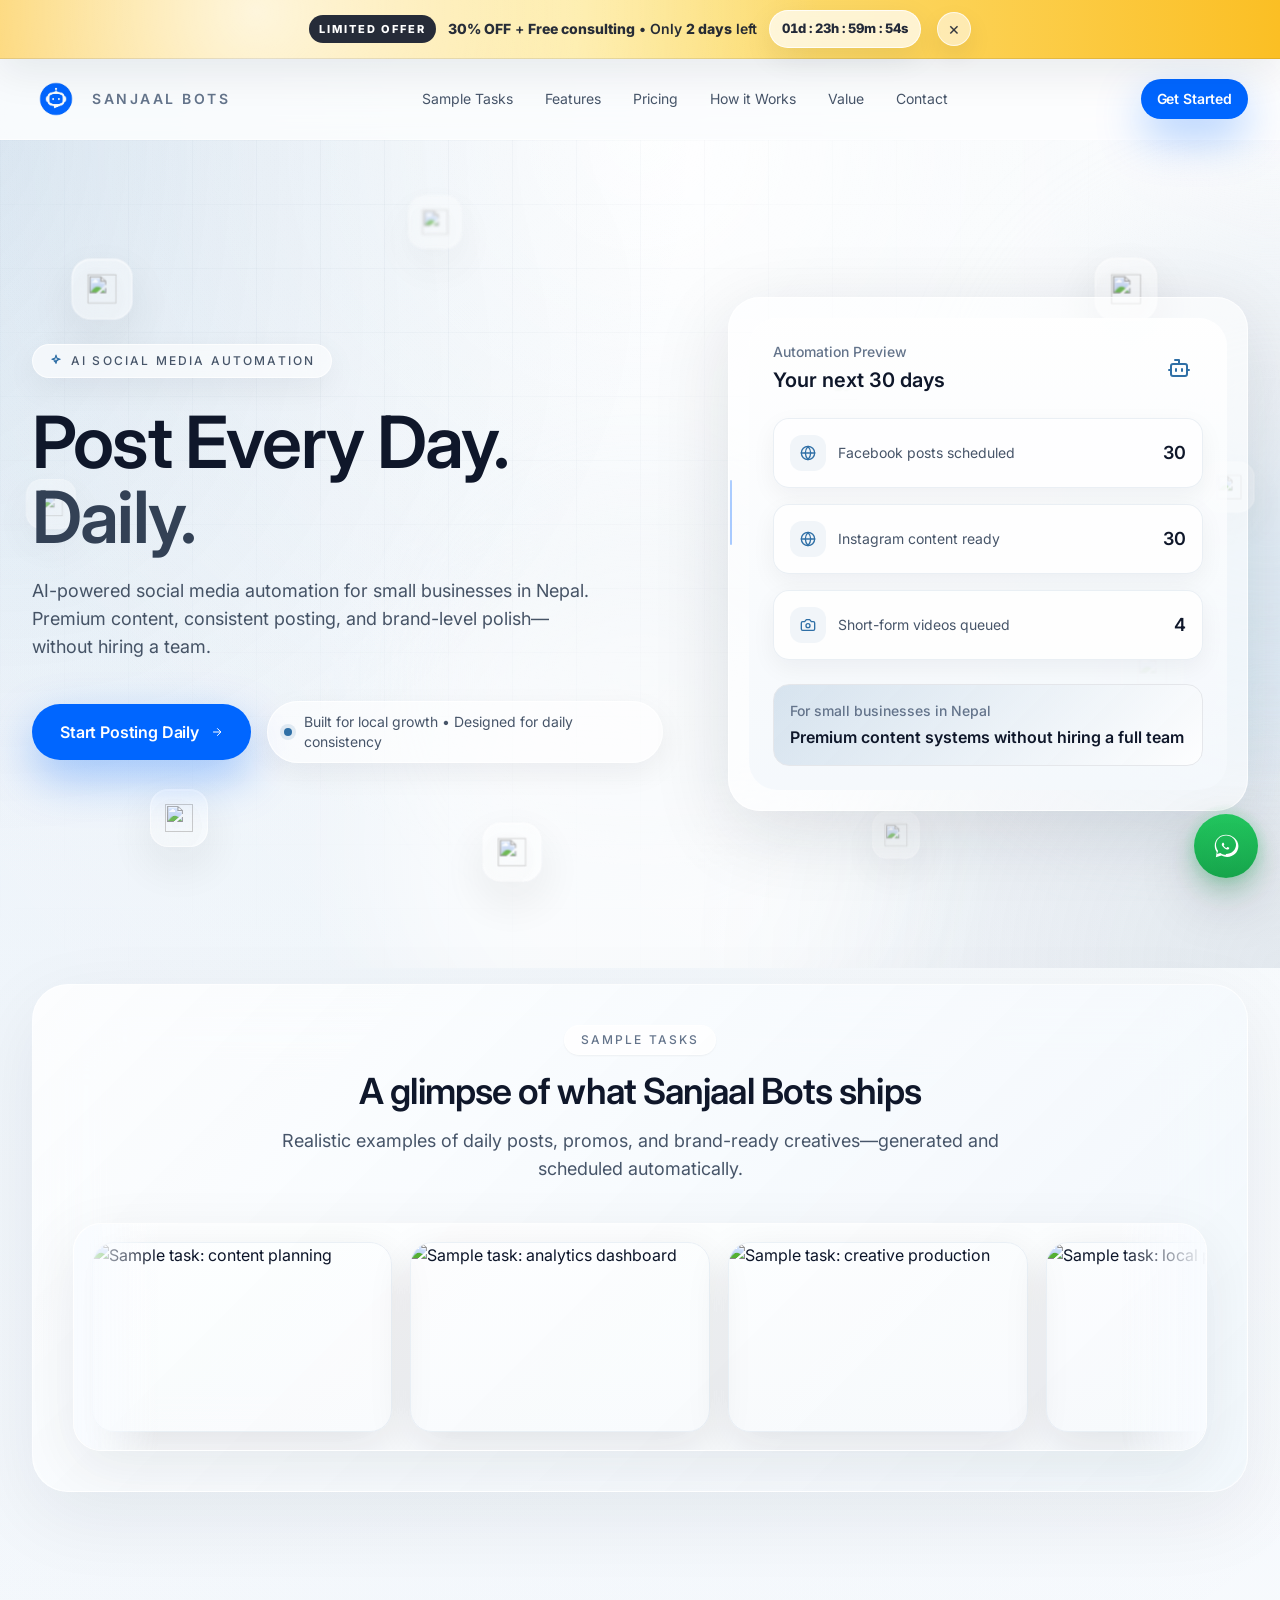
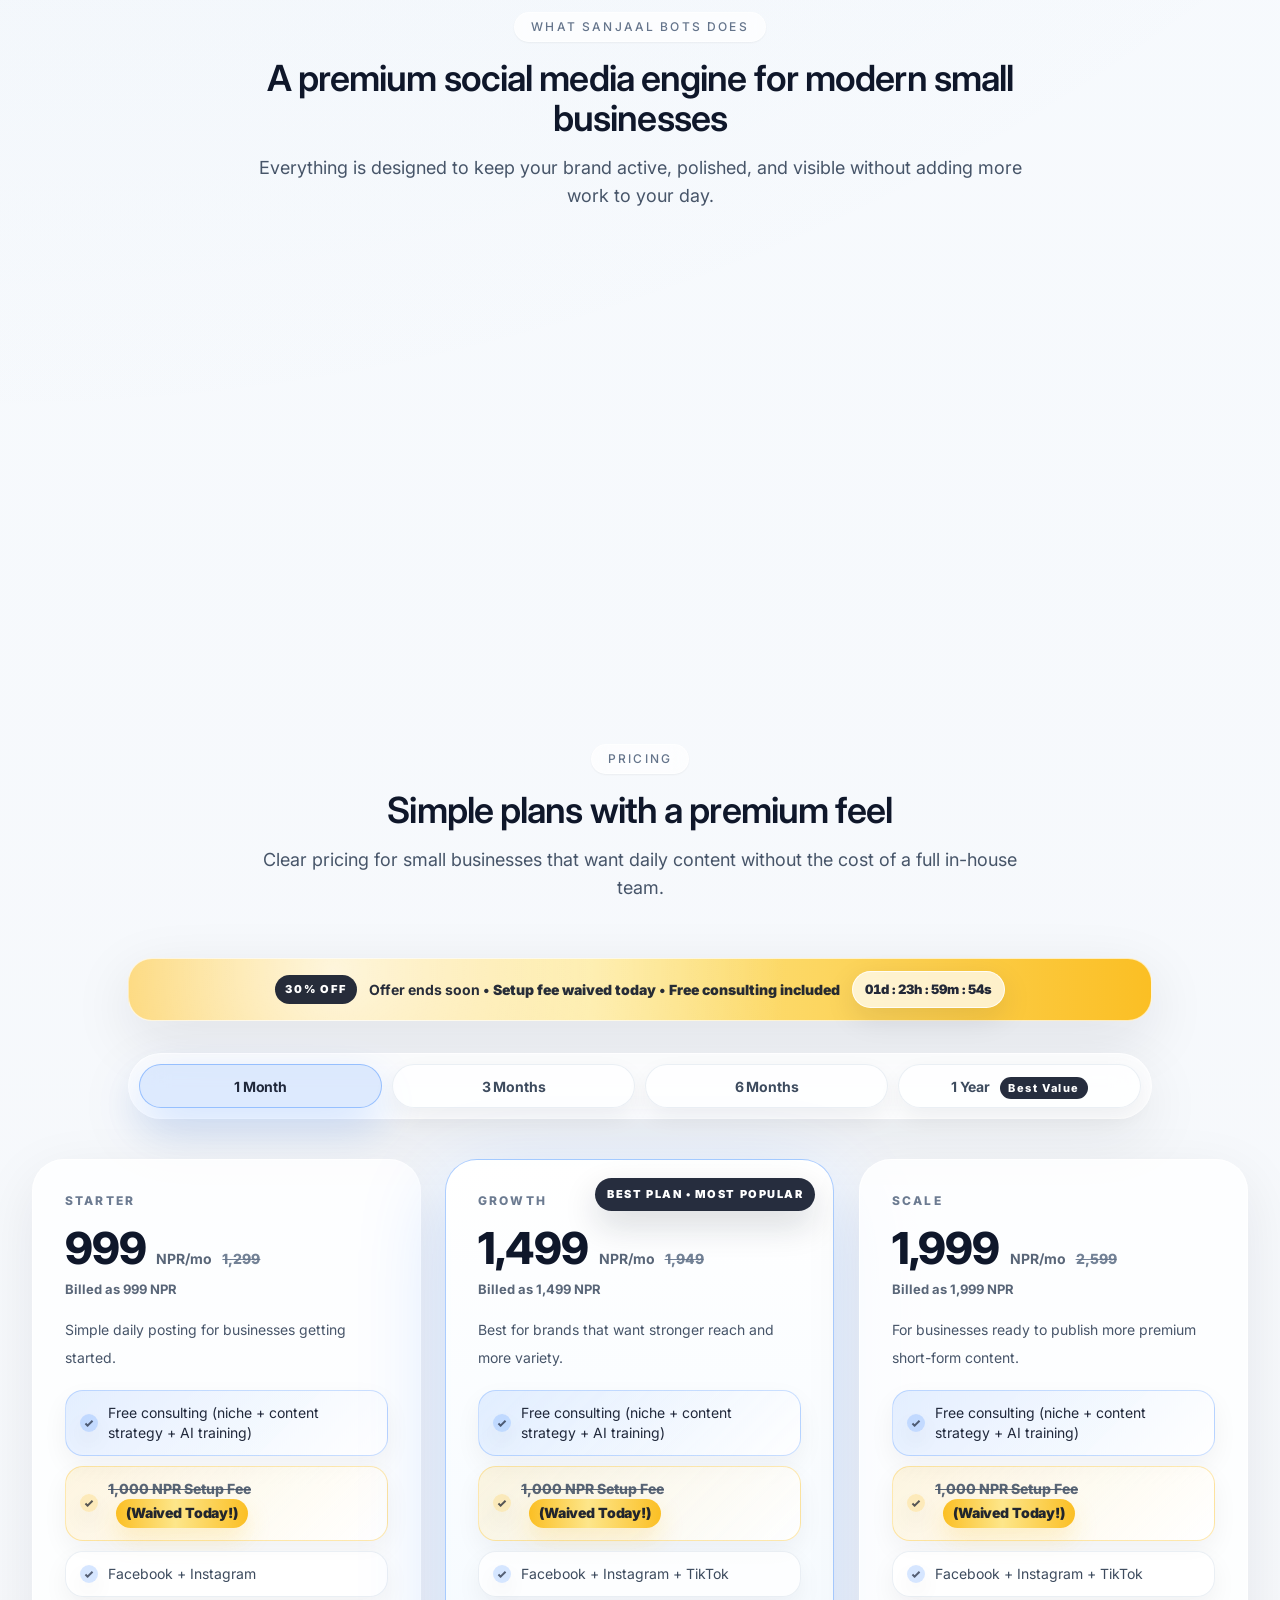
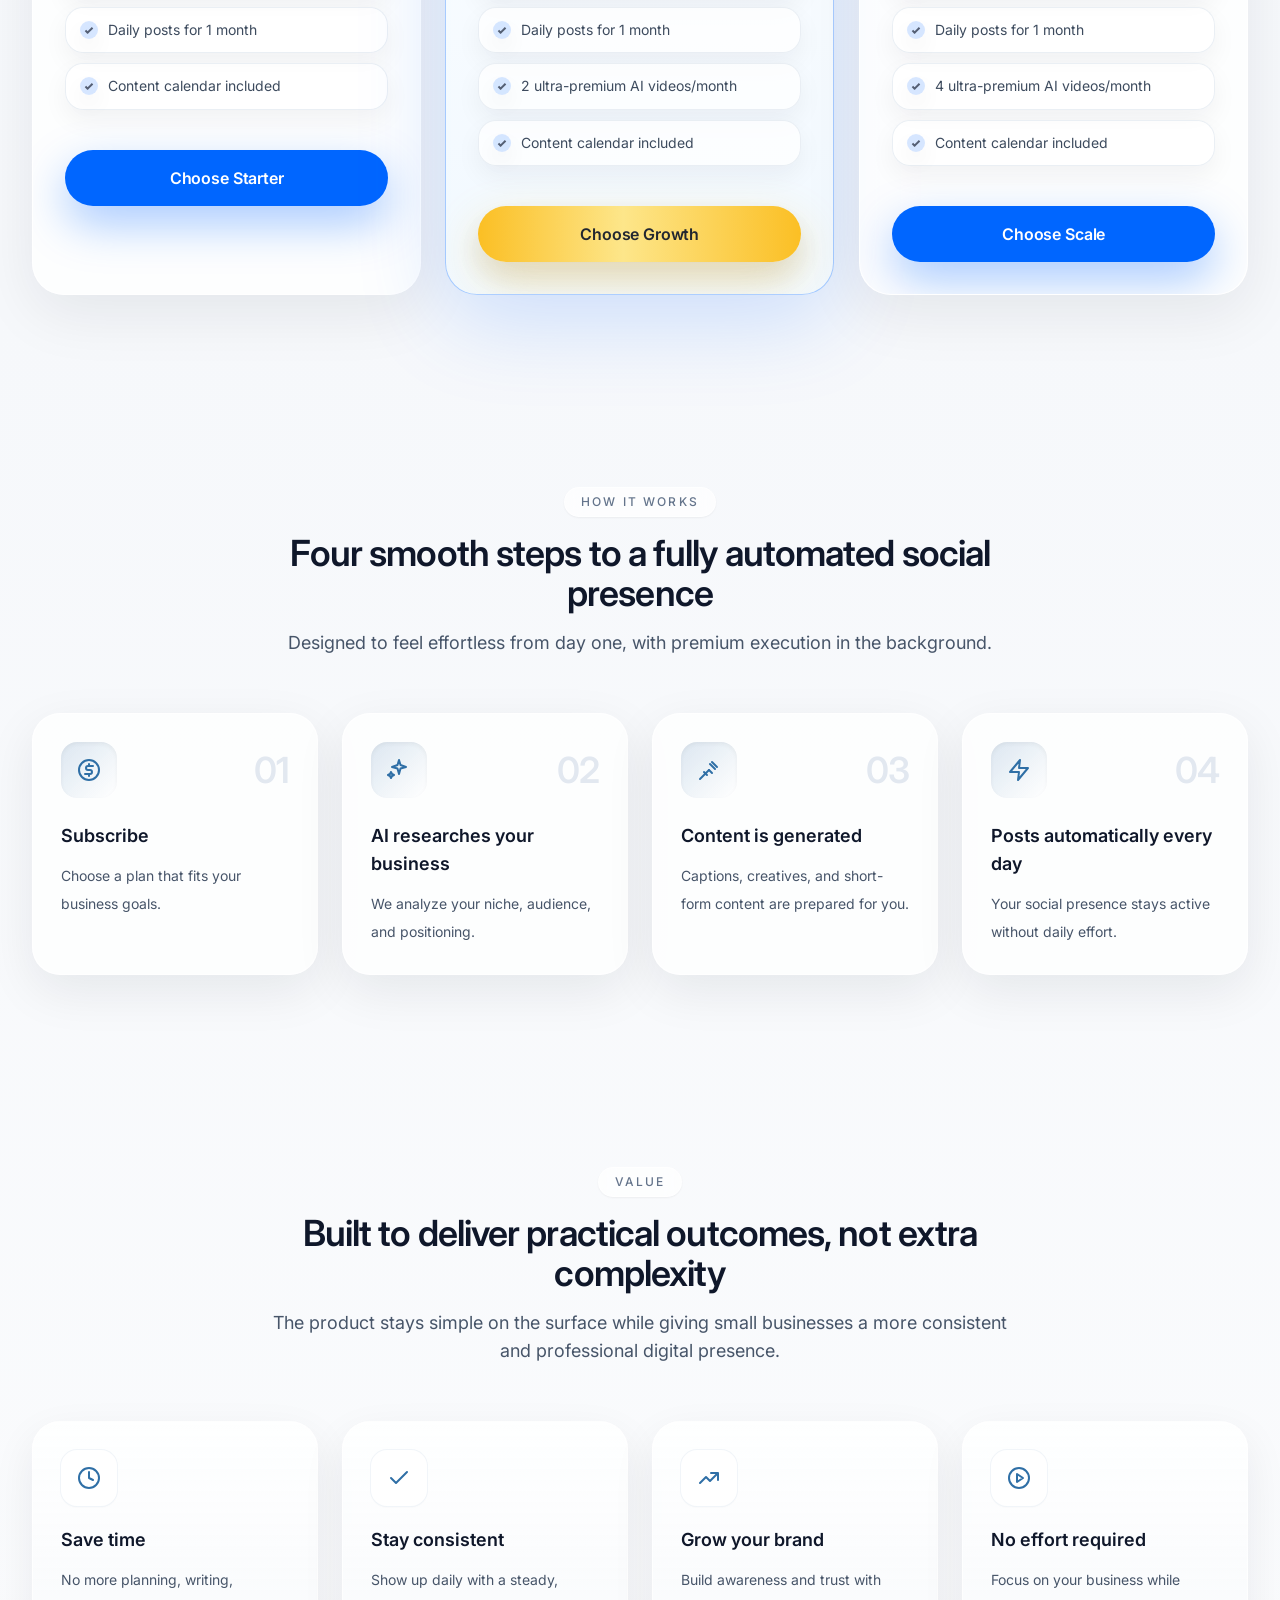
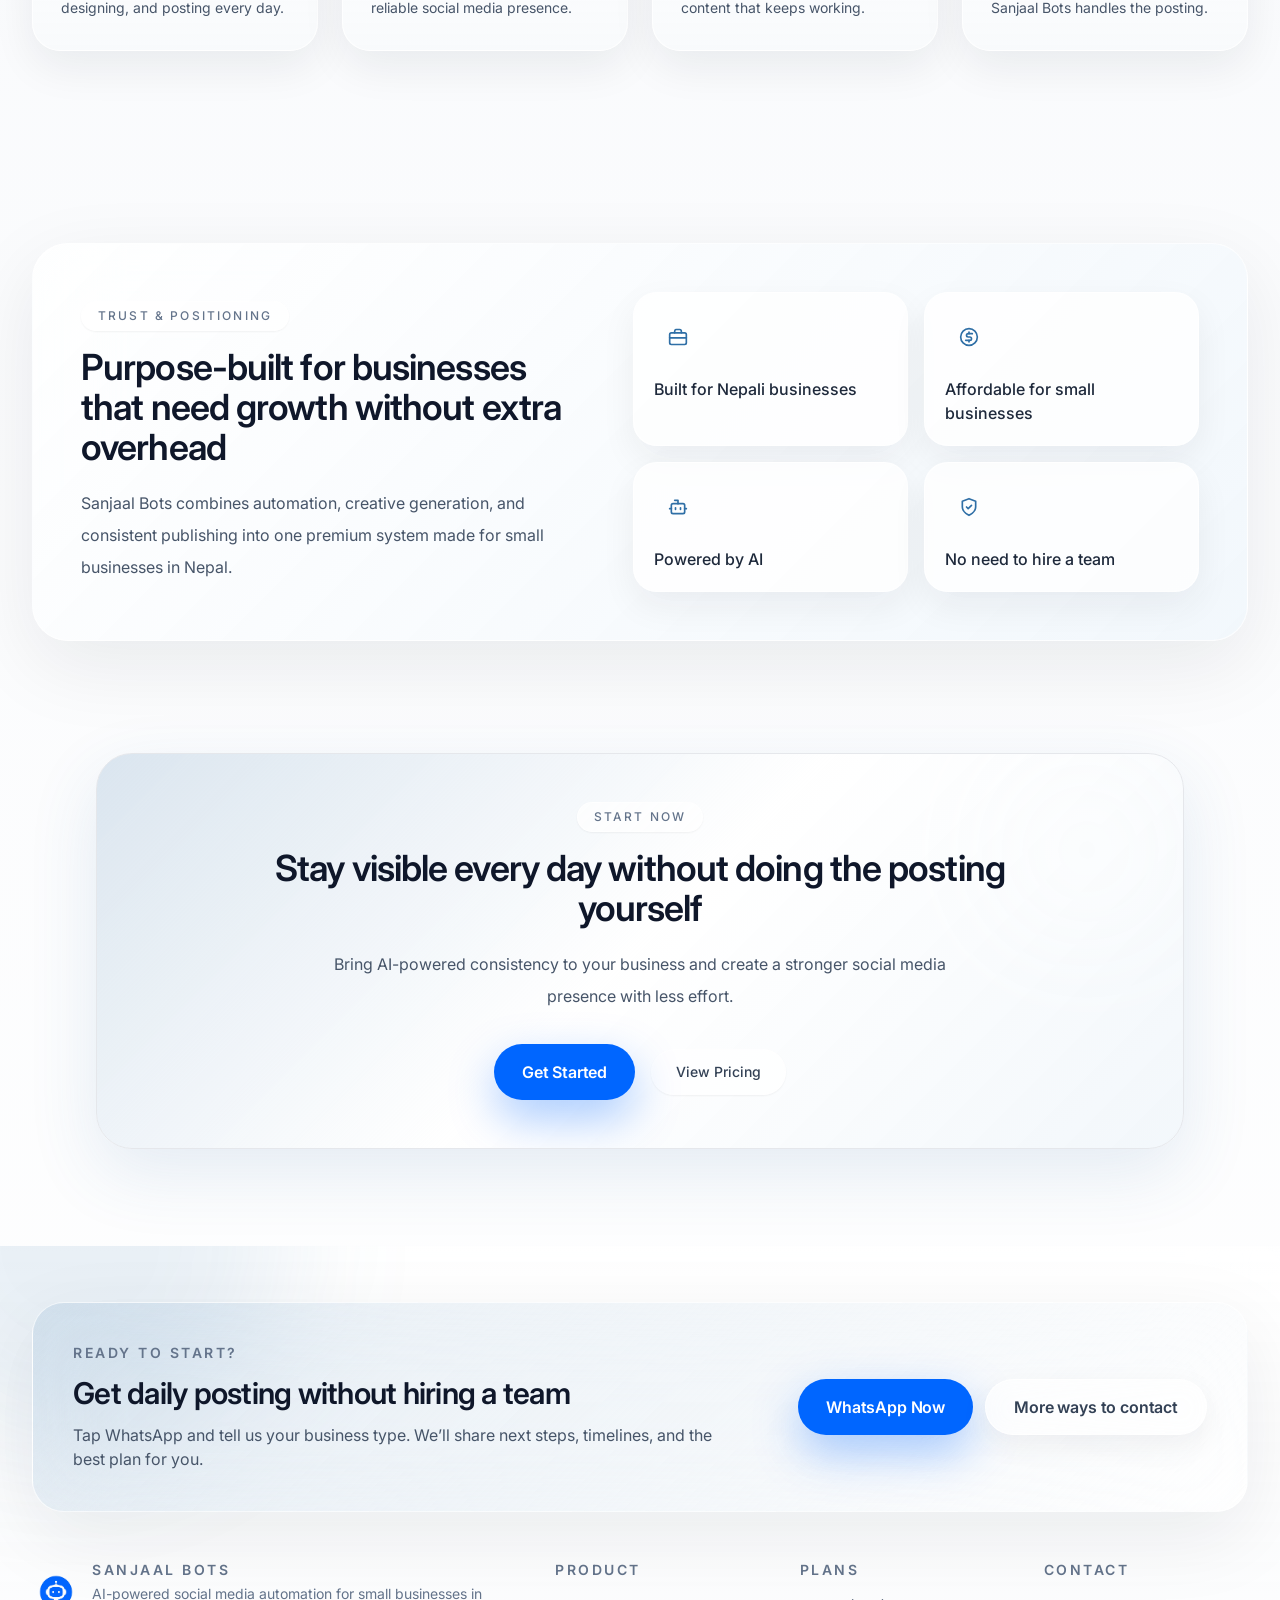
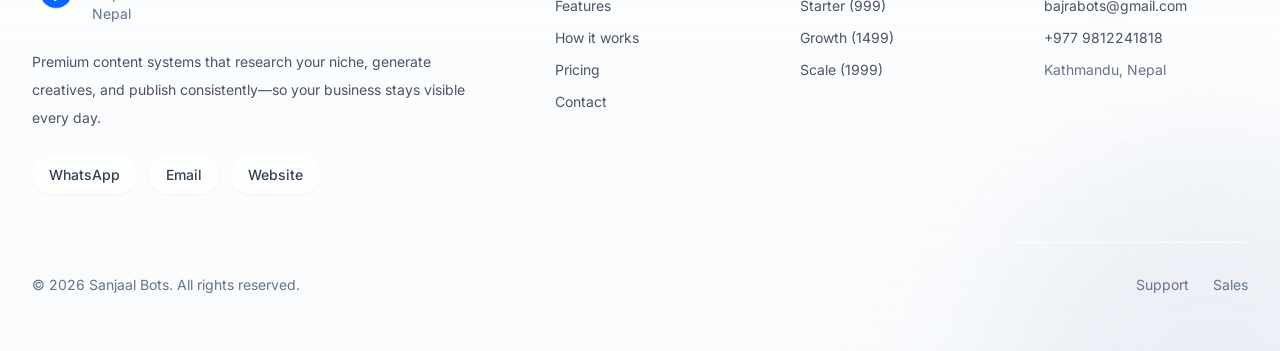
==== commit 24b74d54: "fixing colors" ====
--- a/index.html
+++ b/index.html
@@ -3,7 +3,7 @@
   <head>
     <meta charset="UTF-8" />
     <meta name="viewport" content="width=device-width, initial-scale=1.0" />
-    <title>Bajra Bots</title>
+    <title>Sanjaal Bots</title>
     <link rel="preconnect" href="https://fonts.googleapis.com" />
     <link rel="preconnect" href="https://fonts.gstatic.com" crossorigin />
     <link
@@ -45,13 +45,13 @@
         <div class="flex items-center gap-3">
           <img
             src="./bajra%20bots.png"
-            alt="Bajra Bots"
+            alt="Sanjaal Bots"
             class="h-12 w-12"
             loading="eager"
             decoding="async"
           />
           <div>
-            <div class="text-sm font-semibold tracking-[0.18em] text-slate-500">BAJRA BOTS</div>
+            <div class="text-sm font-semibold tracking-[0.18em] text-slate-500">SANJAAL BOTS</div>
           </div>
         </div>
 
@@ -156,7 +156,7 @@
 
             <div data-animate="fade-up" class="fade-up mt-10 flex flex-col items-start gap-4 sm:flex-row sm:items-center">
               <a
-                href="https://wa.me/9779812241818?text=Hi%20Bajra%20Bots%2C%20I%27d%20like%20to%20get%20started.%20My%20business%20is%3A%20%5Btype%5D."
+                href="https://wa.me/9779812241818?text=Hi%20Sanjaal%20Bots%2C%20I%27d%20like%20to%20get%20started.%20My%20business%20is%3A%20%5Btype%5D."
                 target="_blank"
                 rel="noopener noreferrer"
                 class="btn btn-lg btn-solid btn-primary group"
@@ -266,7 +266,7 @@
             <div class="mb-4 inline-flex items-center rounded-full border border-white/70 bg-white/70 px-4 py-1.5 text-xs font-medium tracking-[0.18em] text-slate-500 shadow-sm">
               SAMPLE TASKS
             </div>
-            <h2 class="text-3xl font-semibold tracking-tight text-slate-900 sm:text-4xl">A glimpse of what Bajra Bots ships</h2>
+            <h2 class="text-3xl font-semibold tracking-tight text-slate-900 sm:text-4xl">A glimpse of what Sanjaal Bots ships</h2>
             <p class="mt-4 text-base leading-7 text-slate-600 sm:text-lg">
               Realistic examples of daily posts, promos, and brand-ready creatives—generated and scheduled automatically.
             </p>
@@ -351,7 +351,7 @@
       <!-- Features -->
       <section id="features" class="mx-auto max-w-7xl px-5 py-24 sm:px-6 lg:px-8">
         <div class="mx-auto mb-14 max-w-3xl text-center">
-          <div class="mb-4 inline-flex items-center rounded-full border border-white/60 bg-white/70 px-4 py-1.5 text-xs font-medium tracking-[0.18em] text-slate-500 shadow-sm backdrop-blur">WHAT BAJRA BOTS DOES</div>
+          <div class="mb-4 inline-flex items-center rounded-full border border-white/60 bg-white/70 px-4 py-1.5 text-xs font-medium tracking-[0.18em] text-slate-500 shadow-sm backdrop-blur">WHAT SANJAAL BOTS DOES</div>
           <h2 class="text-3xl font-semibold tracking-tight text-slate-900 sm:text-4xl">A premium social media engine for modern small businesses</h2>
           <p class="mt-4 text-base leading-7 text-slate-600 sm:text-lg">Everything is designed to keep your brand active, polished, and visible without adding more work to your day.</p>
         </div>
@@ -746,7 +746,7 @@
                 </svg>
               </div>
               <h3 class="text-lg font-semibold text-slate-900">No effort required</h3>
-              <p class="mt-3 text-sm leading-7 text-slate-600">Focus on your business while Bajra Bots handles the posting.</p>
+              <p class="mt-3 text-sm leading-7 text-slate-600">Focus on your business while Sanjaal Bots handles the posting.</p>
             </div>
           </div>
         </div>
@@ -760,7 +760,7 @@
               <div class="mb-4 inline-flex items-center rounded-full border border-white/70 bg-white/70 px-4 py-1.5 text-xs font-medium tracking-[0.18em] text-slate-500 shadow-sm">TRUST &amp; POSITIONING</div>
               <h2 class="text-3xl font-semibold tracking-tight text-slate-900 sm:text-4xl">Purpose-built for businesses that need growth without extra overhead</h2>
               <p class="mt-5 max-w-xl text-base leading-8 text-slate-600">
-                Bajra Bots combines automation, creative generation, and consistent publishing into one premium system made for small businesses in Nepal.
+                Sanjaal Bots combines automation, creative generation, and consistent publishing into one premium system made for small businesses in Nepal.
               </p>
             </div>
 
@@ -832,7 +832,7 @@
             </p>
             <div class="mt-8 flex flex-col items-center justify-center gap-4 sm:flex-row">
               <a
-                href="https://wa.me/9779812241818?text=Hi%20Bajra%20Bots%2C%20I%27d%20like%20to%20get%20started.%20Please%20share%20next%20steps."
+                href="https://wa.me/9779812241818?text=Hi%20Sanjaal%20Bots%2C%20I%27d%20like%20to%20get%20started.%20Please%20share%20next%20steps."
                 target="_blank"
                 rel="noopener noreferrer"
                 class="btn btn-lg btn-solid btn-primary text-center"
@@ -869,7 +869,7 @@
             </div>
             <div class="flex w-full flex-col gap-3 sm:flex-row lg:w-auto">
               <a
-                href="https://wa.me/9779812241818?text=Hi%20Bajra%20Bots%2C%20I%27m%20ready%20to%20get%20started.%20My%20business%20is%3A%20%5Btype%5D."
+                href="https://wa.me/9779812241818?text=Hi%20Sanjaal%20Bots%2C%20I%27m%20ready%20to%20get%20started.%20My%20business%20is%3A%20%5Btype%5D."
                 target="_blank"
                 rel="noopener noreferrer"
                 class="btn btn-lg btn-solid btn-primary btn-block sm:w-auto"
@@ -887,13 +887,13 @@
             <div class="flex items-center gap-3">
               <img
                 src="./bajra%20bots.png"
-                alt="Bajra Bots"
+                alt="Sanjaal Bots"
                 class="h-12 w-12"
                 loading="lazy"
                 decoding="async"
               />
               <div>
-                <div class="text-sm font-semibold tracking-[0.18em] text-slate-500">BAJRA BOTS</div>
+                <div class="text-sm font-semibold tracking-[0.18em] text-slate-500">SANJAAL BOTS</div>
                 <p class="mt-1 text-sm text-slate-500">AI-powered social media automation for small businesses in Nepal</p>
               </div>
             </div>
@@ -959,7 +959,7 @@
         </div>
 
         <div class="mt-12 flex flex-col items-center justify-between gap-4 border-t border-white/70 pt-8 text-sm text-slate-500 sm:flex-row">
-          <div>© <span id="year"></span> Bajra Bots. All rights reserved.</div>
+          <div>© <span id="year"></span> Sanjaal Bots. All rights reserved.</div>
           <div class="flex items-center gap-6">
             <a href="./contact.html" class="transition hover:text-[#2f6fa6]">Support</a>
             <a href="./contact.html" class="transition hover:text-[#2f6fa6]">Sales</a>
--- a/custom.css
+++ b/custom.css
@@ -1,7 +1,7 @@
 :root{
   color-scheme: light;
-  --accent: #2f6fa6; /* premium medium-blue */
-  --accent-rgb: 47,111,166;
+  --accent: #0066ff;
+  --accent-rgb: 0, 102, 255;
 }
 
 body{
@@ -61,7 +61,7 @@
   color: #fff;
   box-shadow: 0 18px 46px rgba(var(--accent-rgb), 0.34);
 }
-.btn-solid:hover{background: #295f8f}
+.btn-solid:hover{background: #0052cc}
 .btn-solid:active{transform: translate3d(0,0,0) scale(0.99)}
 
 .btn-dark{background: rgb(15 23 42); color: #fff;}
@@ -445,7 +445,7 @@
 .typecaret{
   width: 2px;
   height: 0.9em;
-  background: rgba(47,111,166,0.75);
+  background: rgba(var(--accent-rgb), 0.75);
   border-radius: 2px;
   transform: translateY(2px);
   animation: caretBlink 1s steps(1,end) infinite;
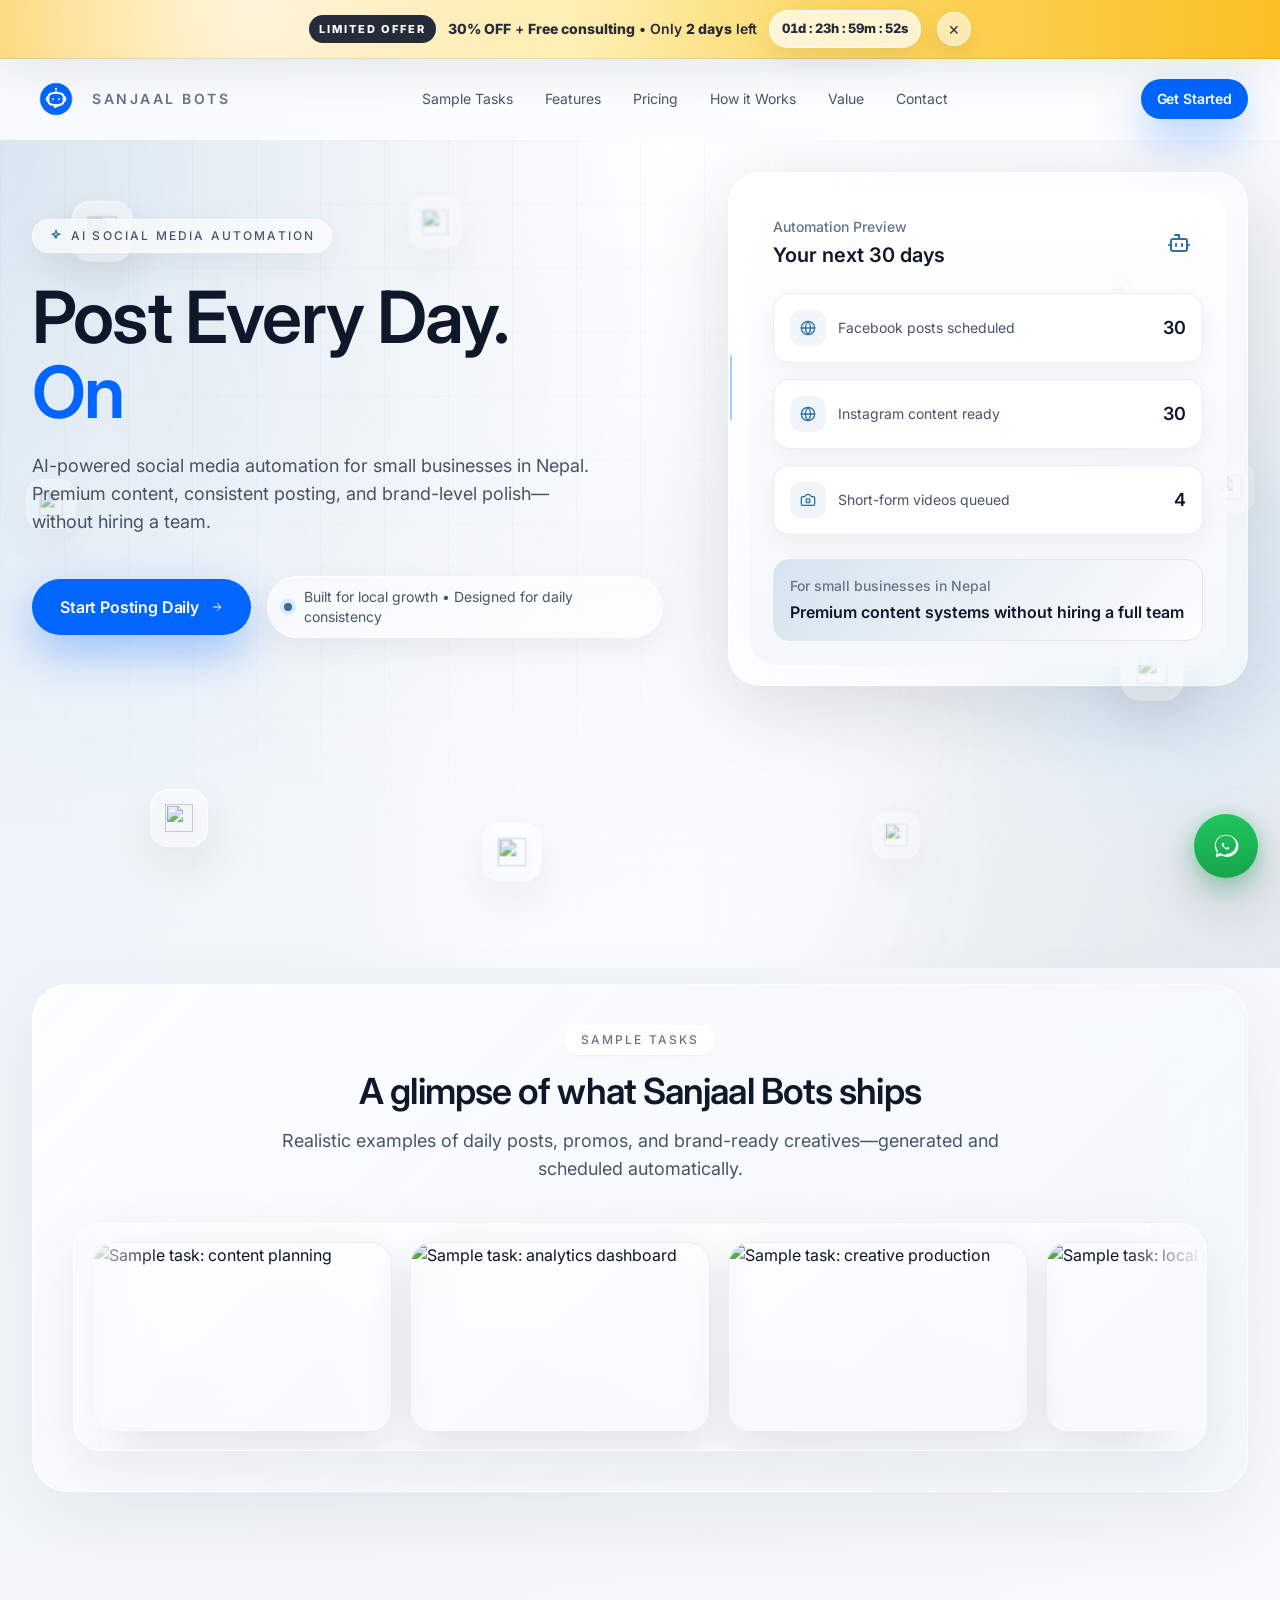
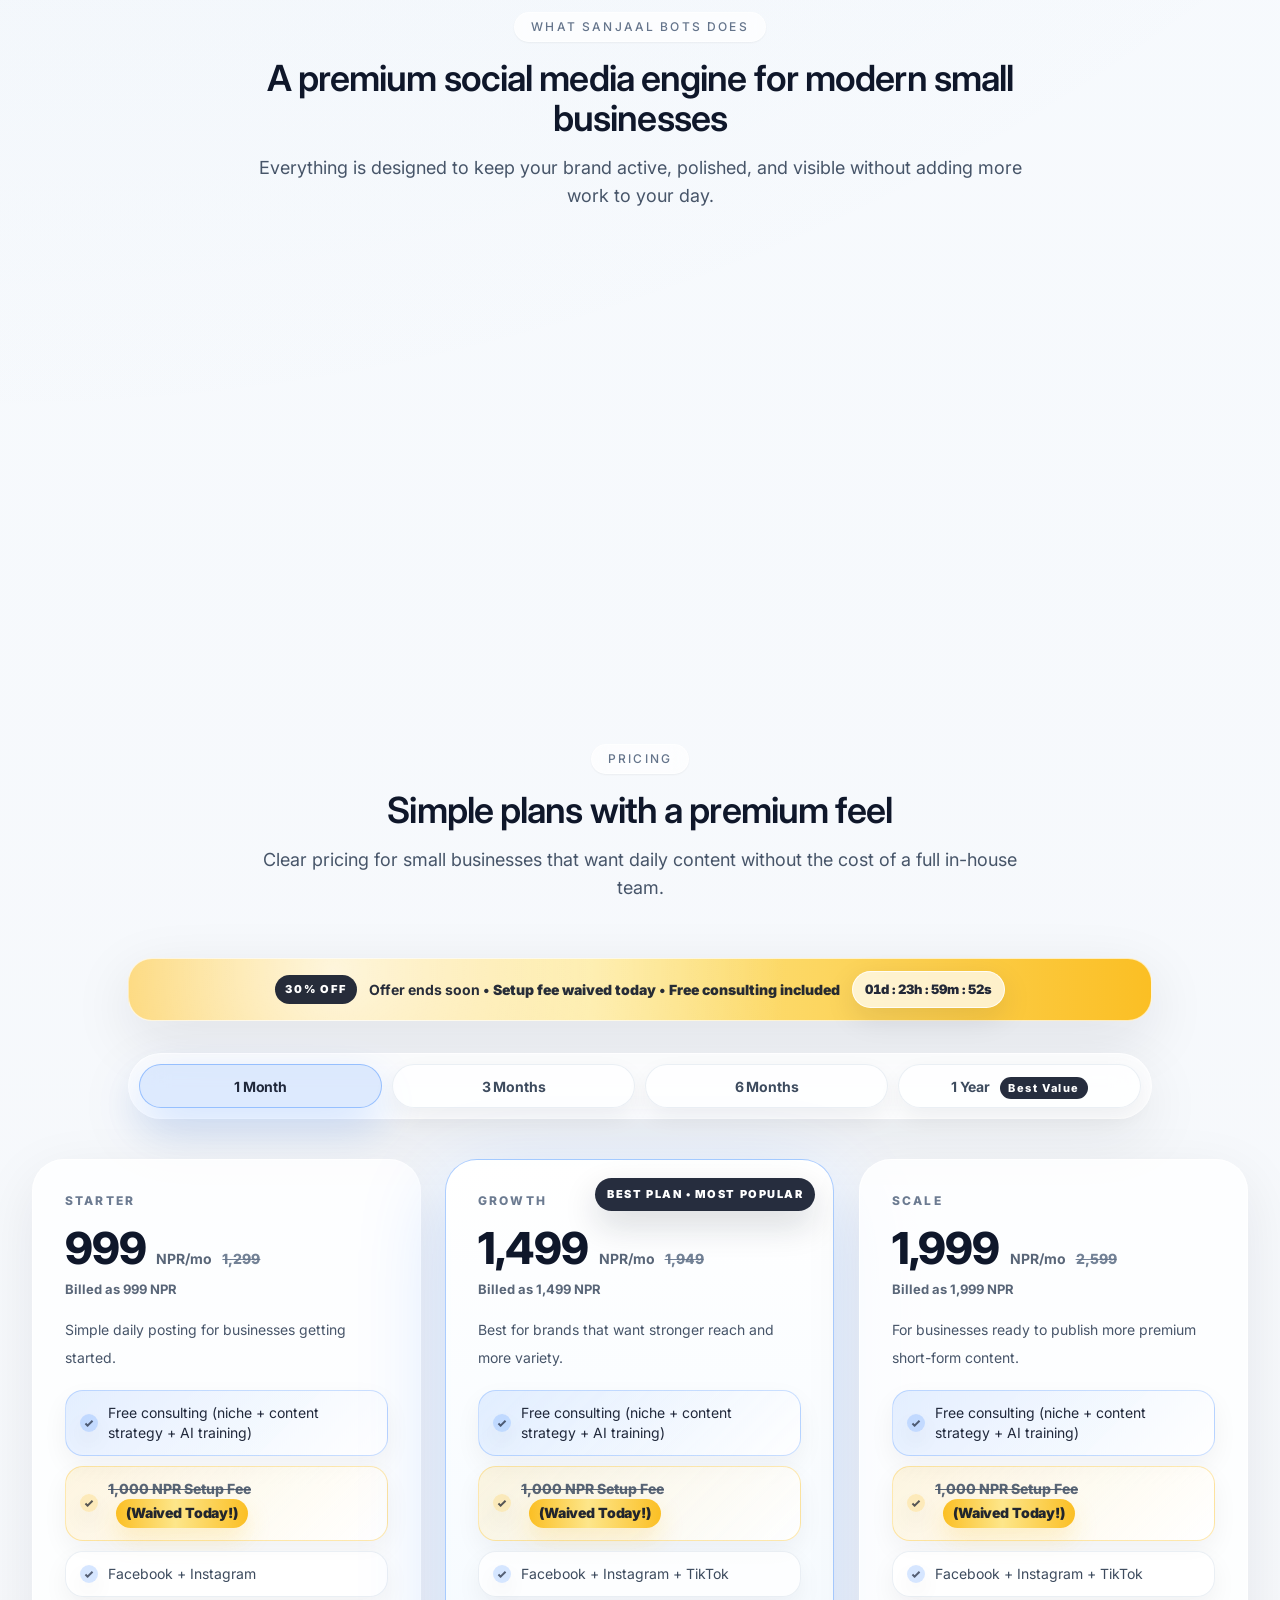
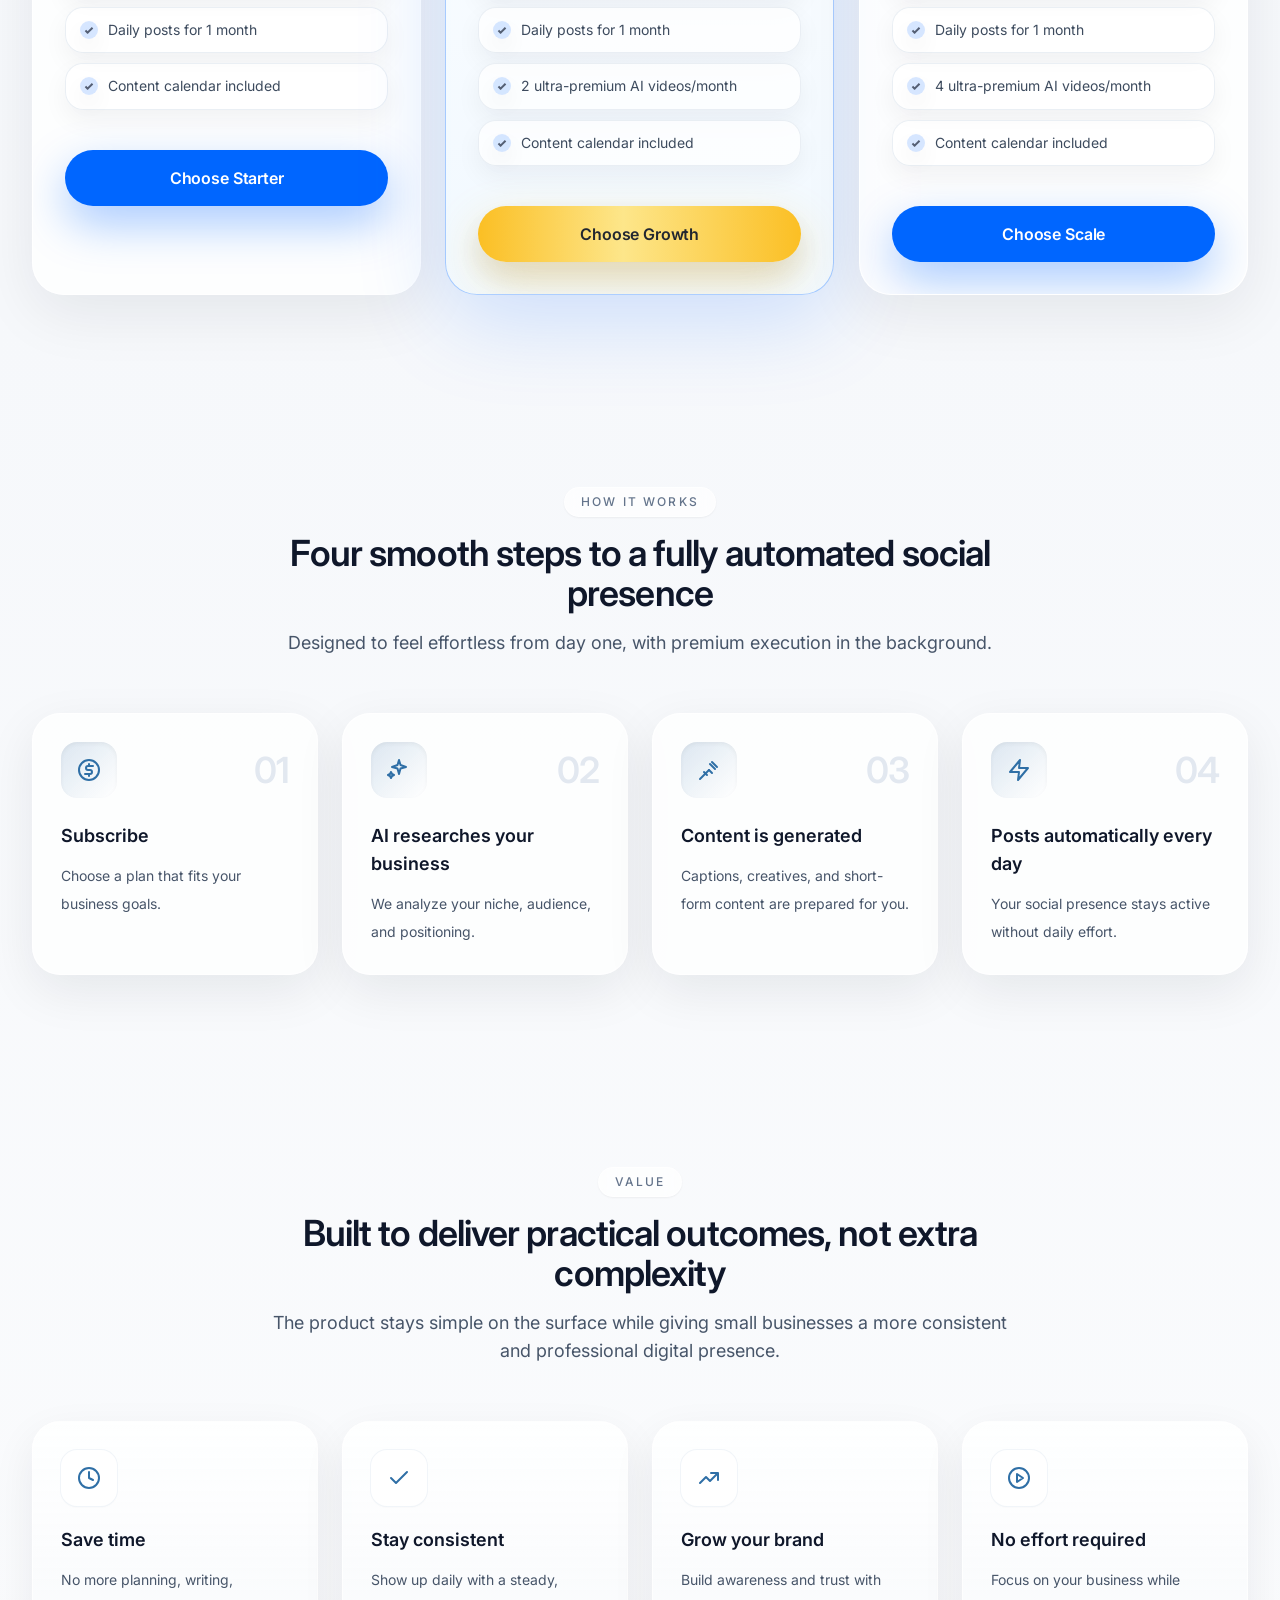
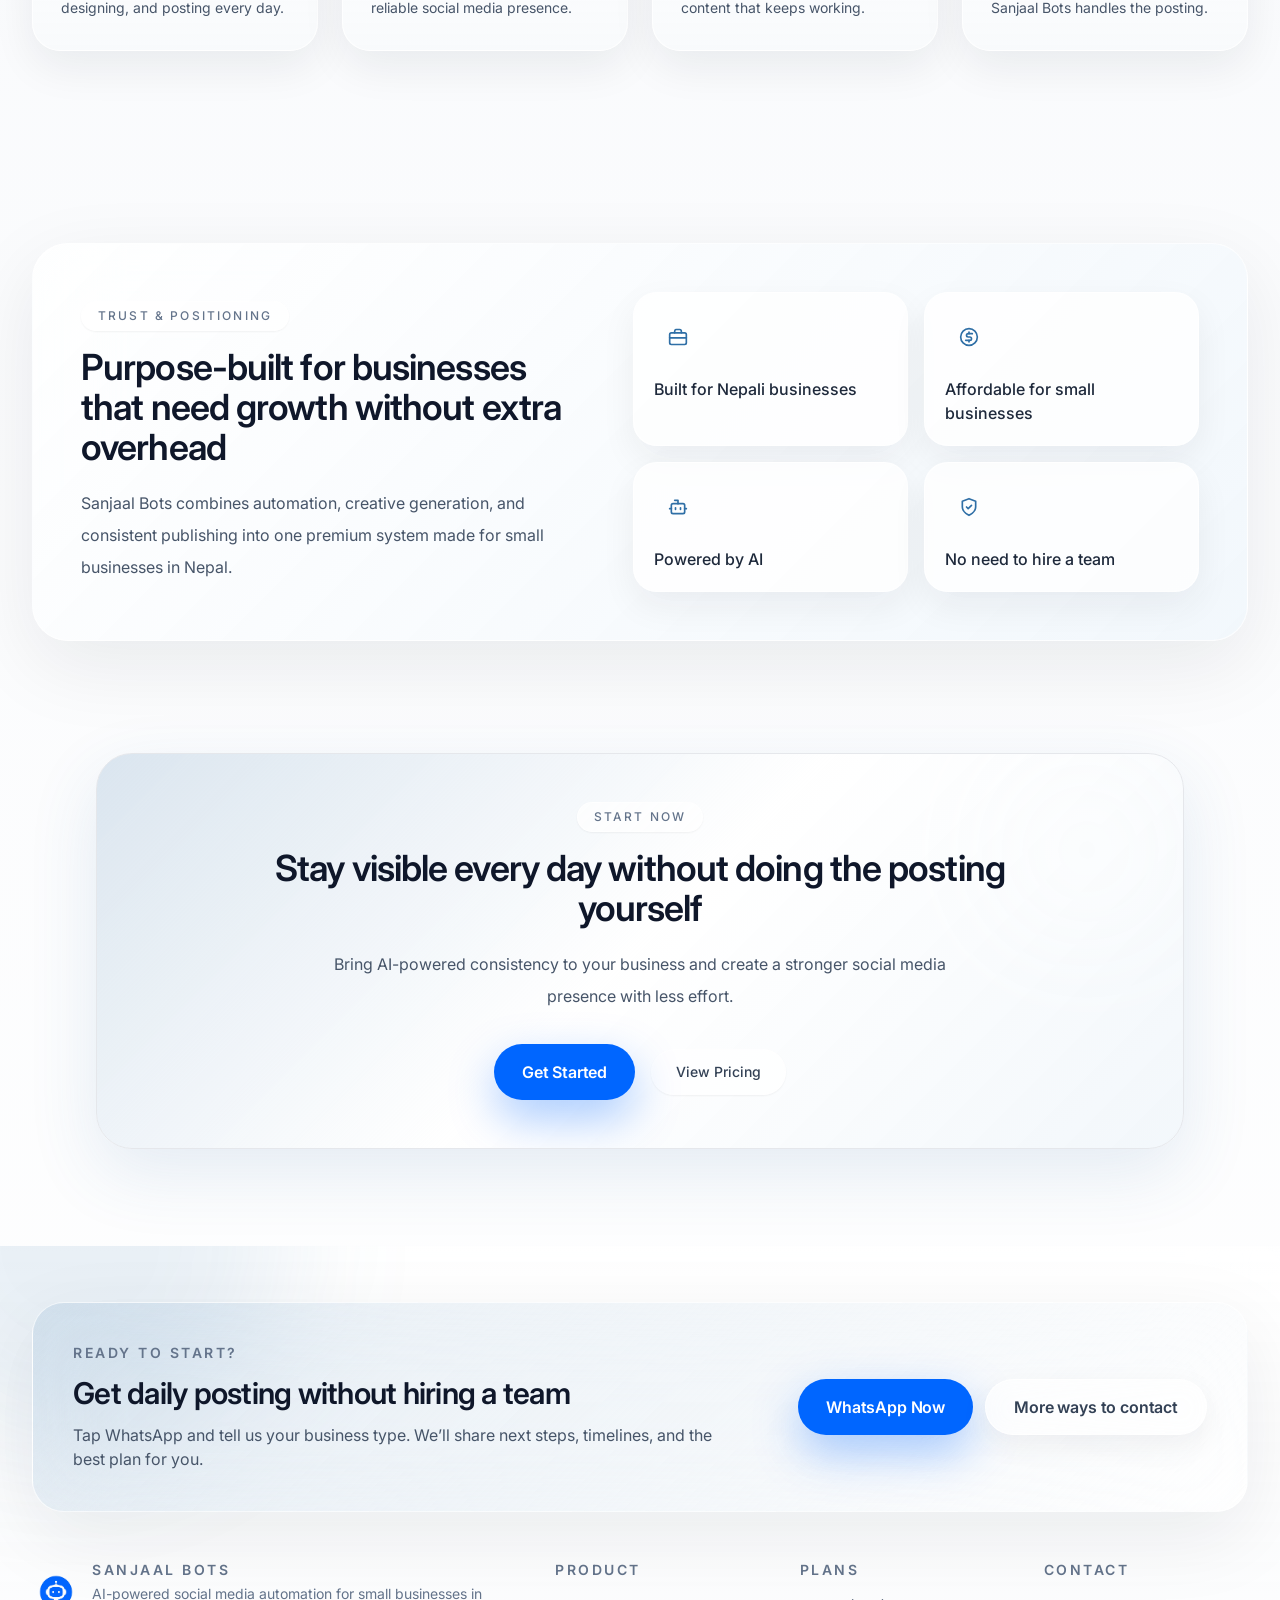
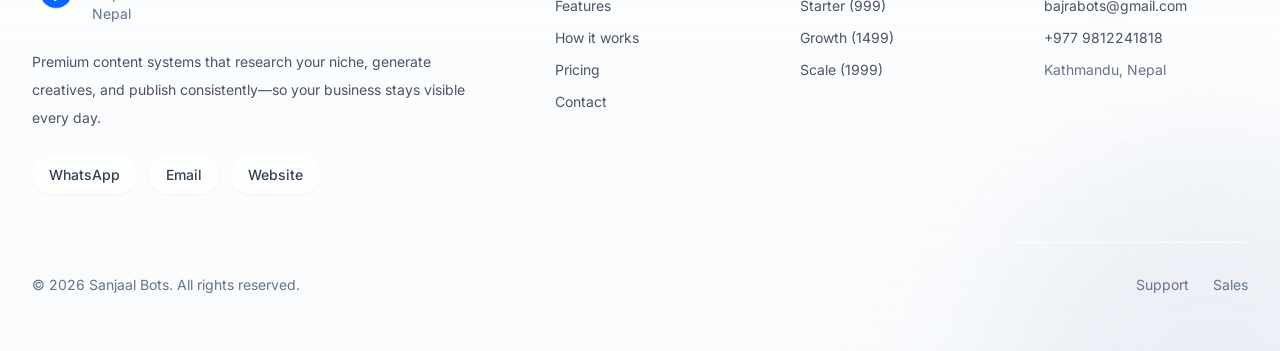
==== commit f1018588: "fixing colors" ====
--- a/index.html
+++ b/index.html
@@ -75,7 +75,7 @@
 
     <main>
       <!-- HERO (premium, no image/video background) -->
-      <section class="hero relative isolate flex min-h-[92vh] items-center overflow-hidden">
+      <section class="hero relative isolate flex min-h-[92vh] items-start overflow-hidden">
         <div class="absolute inset-0 pointer-events-none">
           <div class="absolute inset-0 bg-[radial-gradient(circle_at_top,rgba(255,255,255,0.95),rgba(255,255,255,0.45),transparent_70%)]"></div>
           <div class="absolute inset-0 bg-[radial-gradient(circle_at_top_left,rgba(47,111,166,0.10),transparent_46%),radial-gradient(circle_at_bottom_right,rgba(148,163,184,0.20),transparent_40%)]"></div>
@@ -87,7 +87,7 @@
           <!-- Floating social icons (Buffer-style) -->
           <div class="social-cloud" aria-hidden="true">
             <!-- Popular (crisp) -->
-            <div class="social-chip social-chip--crisp" style="--x: 8%; --y: 18%; --s: 1.05; --d: 0s;">
+            <div class="social-chip social-chip--crisp" style="--x: 8%; --y: 11%; --s: 1.05; --d: 0s;">
               <img alt="" src="https://cdn.simpleicons.org/facebook/2f6fa6" />
             </div>
             <div class="social-chip social-chip--crisp" style="--x: 88%; --y: 18%; --s: 1.08; --d: -1.8s;">
@@ -122,7 +122,7 @@
           </div>
         </div>
 
-        <div class="relative mx-auto grid max-w-7xl items-center gap-12 px-5 py-24 sm:px-6 lg:grid-cols-[1.08fr_0.92fr] lg:px-8">
+        <div class="relative mx-auto grid max-w-7xl items-center gap-12 px-5 pb-20 pt-8 sm:px-6 sm:pt-10 lg:grid-cols-[1.08fr_0.92fr] lg:px-8 lg:pt-12">
           <div class="max-w-2xl">
             <div
               data-animate="fade-up"
@@ -138,7 +138,7 @@
 
             <h1 data-animate="fade-up" class="fade-up max-w-xl text-5xl font-semibold leading-[1.02] tracking-tight text-slate-900 sm:text-6xl lg:text-7xl">
               Post Every Day.
-              <span class="typewrap text-slate-700">
+              <span class="typewrap text-accent">
                 <span
                   class="typeword"
                   data-typewriter
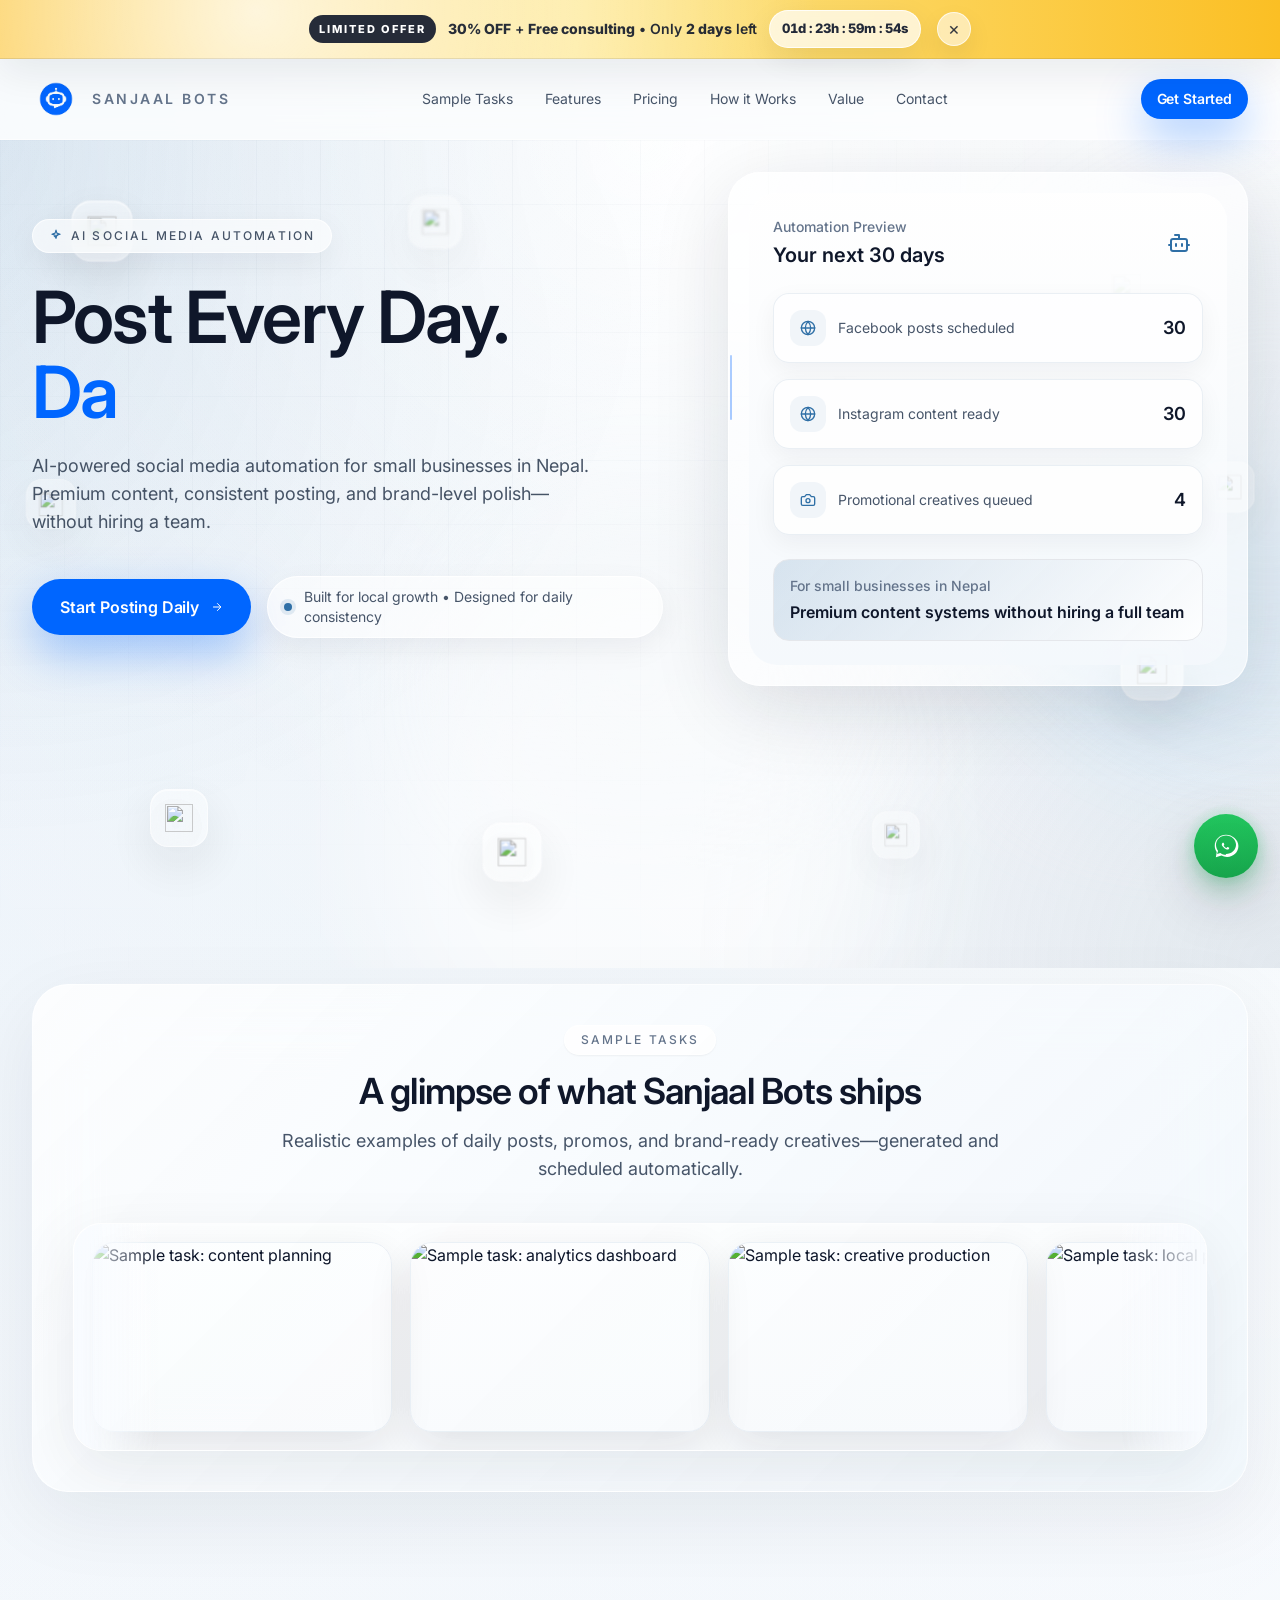
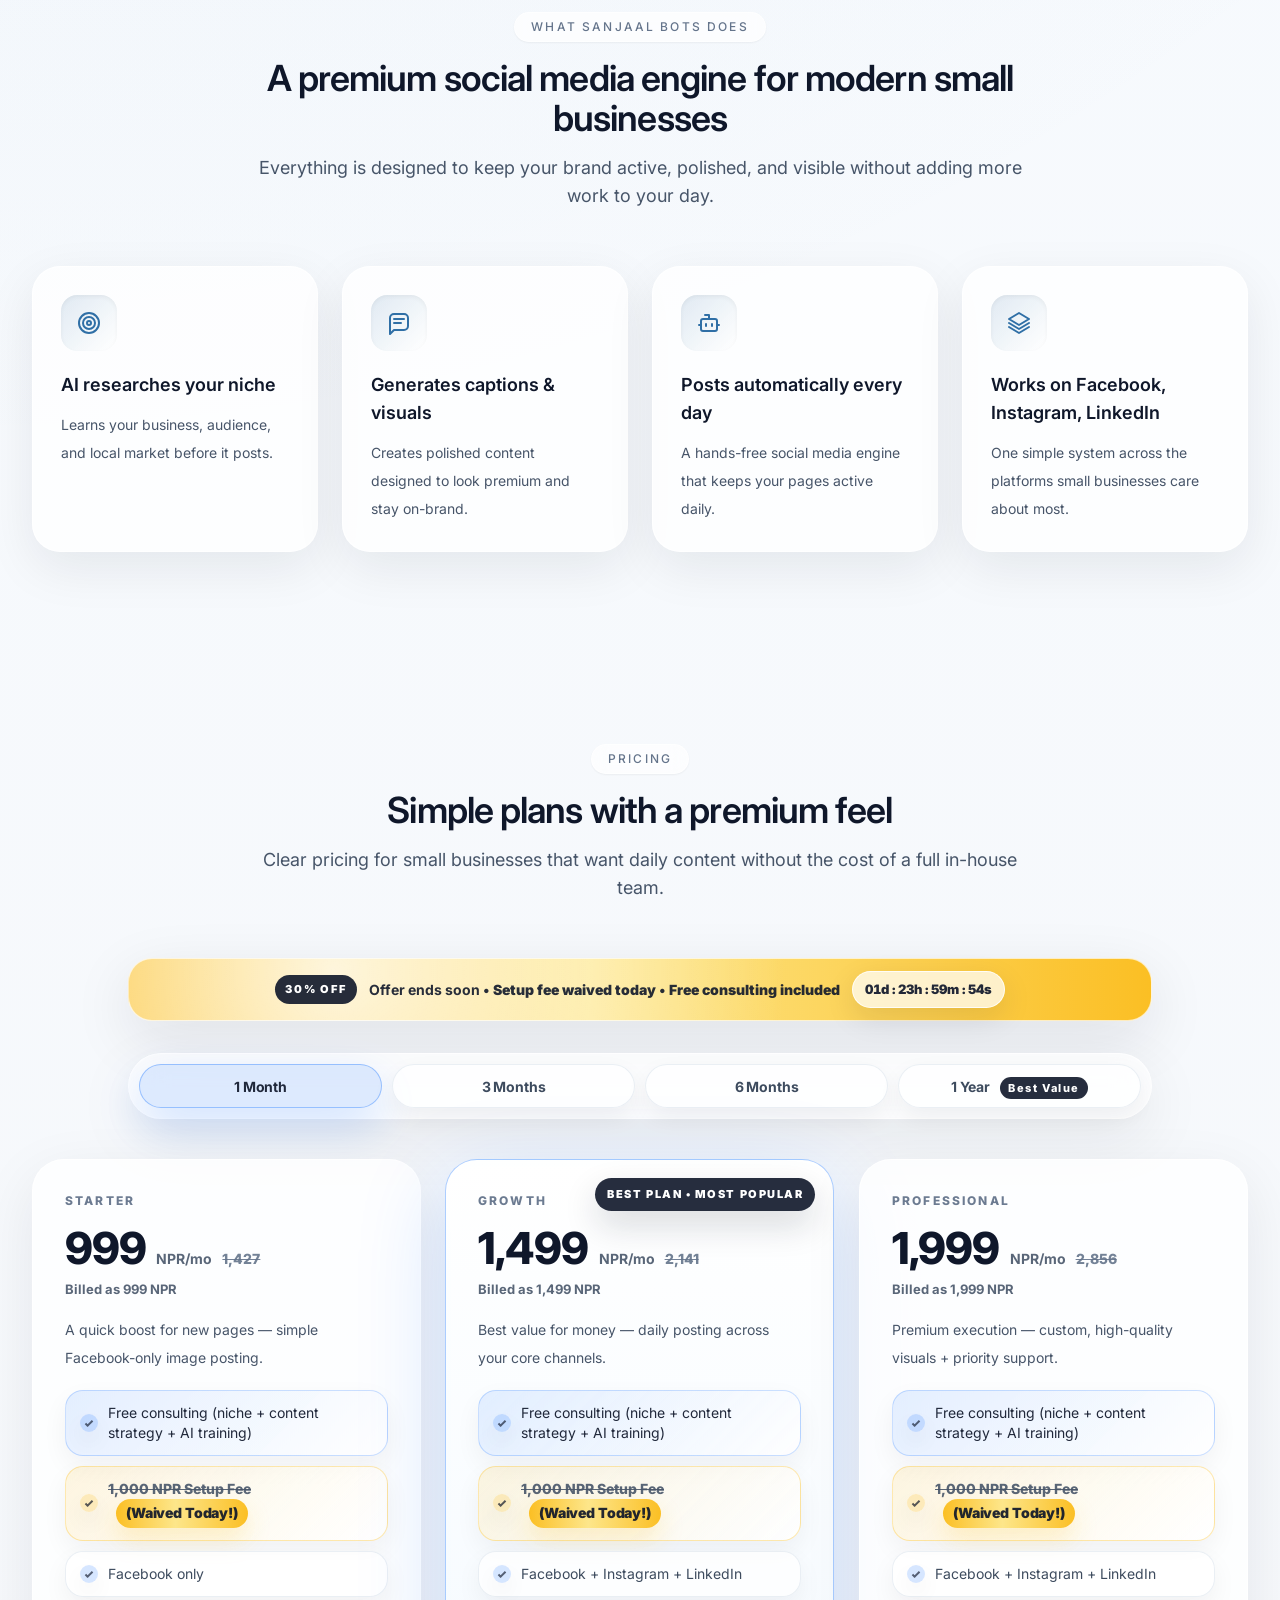
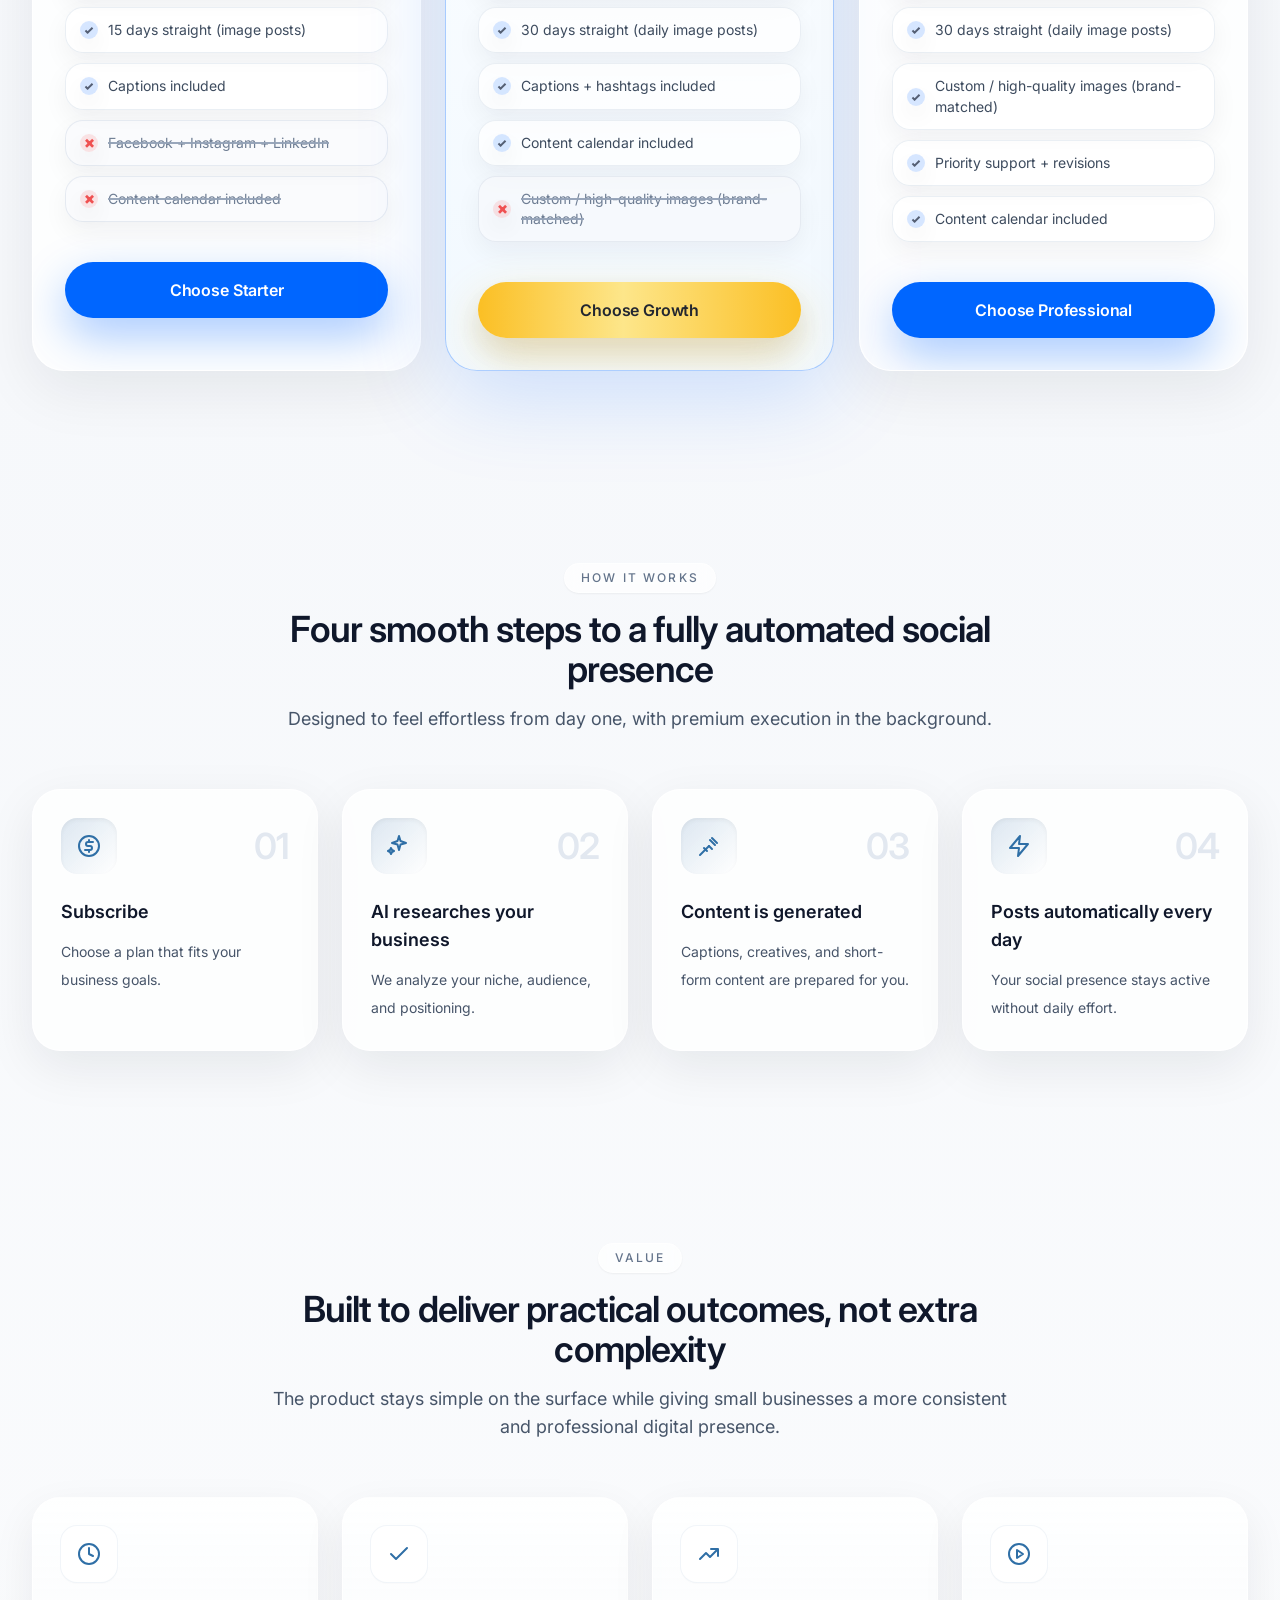
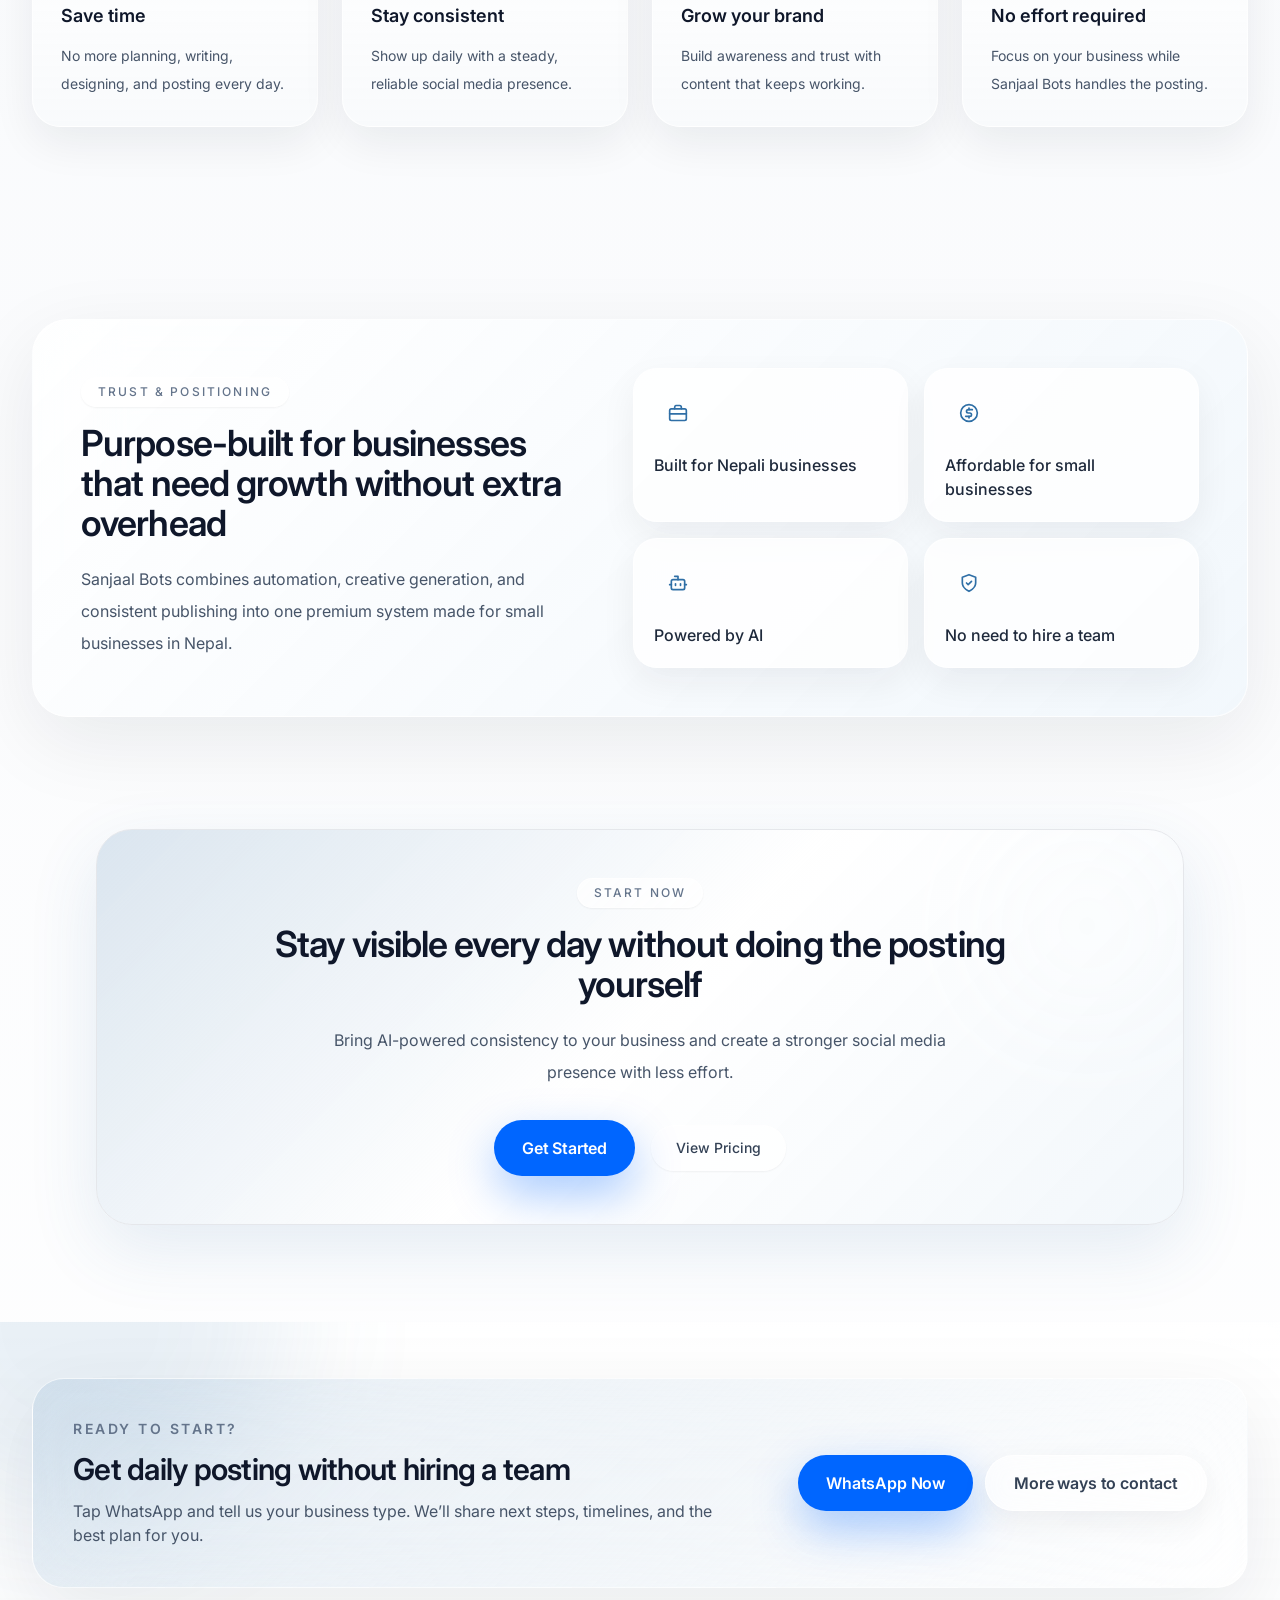
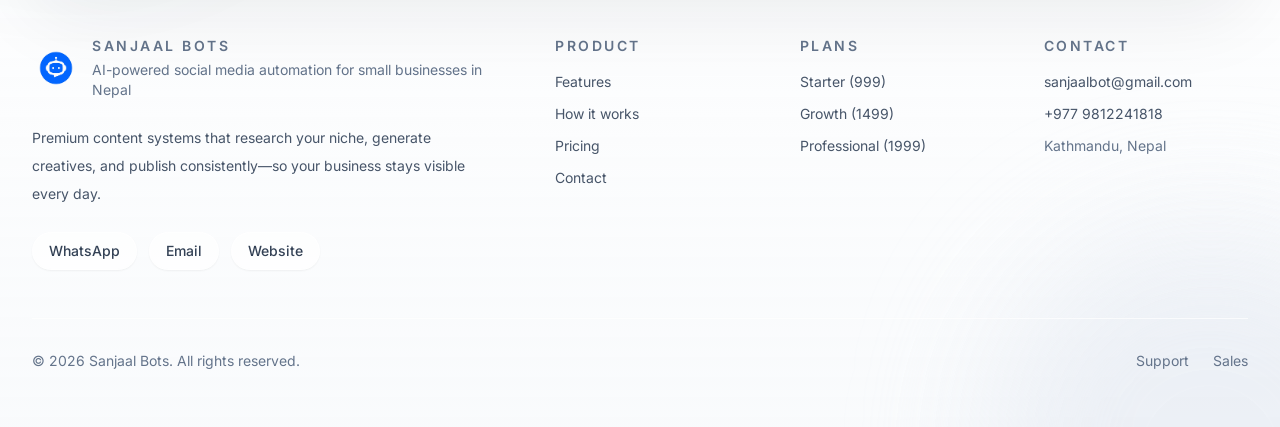
==== commit 4048fa4c: "fixed" ====
--- a/index.html
+++ b/index.html
@@ -44,7 +44,7 @@
       <div class="mx-auto flex max-w-7xl items-center justify-between px-5 py-4 sm:px-6 lg:px-8">
         <div class="flex items-center gap-3">
           <img
-            src="./bajra%20bots.png"
+            src="./logo.png"
             alt="Sanjaal Bots"
             class="h-12 w-12"
             loading="eager"
@@ -74,7 +74,7 @@
     </header>
 
     <main>
-      <!-- HERO (premium, no image/video background) -->
+      <!-- HERO (premium, no media background) -->
       <section class="hero relative isolate flex min-h-[92vh] items-start overflow-hidden">
         <div class="absolute inset-0 pointer-events-none">
           <div class="absolute inset-0 bg-[radial-gradient(circle_at_top,rgba(255,255,255,0.95),rgba(255,255,255,0.45),transparent_70%)]"></div>
@@ -94,7 +94,7 @@
               <img alt="" src="https://cdn.simpleicons.org/instagram/2f6fa6" />
             </div>
             <div class="social-chip social-chip--crisp" style="--x: 90%; --y: 64%; --s: 1.08; --d: -3.2s;">
-              <img alt="" src="https://cdn.simpleicons.org/tiktok/2f6fa6" />
+              <img alt="" src="https://cdn.simpleicons.org/linkedin/2f6fa6" />
             </div>
             <div class="social-chip social-chip--crisp" style="--x: 14%; --y: 82%; --s: 1.0; --d: -2.4s;">
               <img alt="" src="https://cdn.simpleicons.org/youtube/2f6fa6" />
@@ -242,7 +242,7 @@
                             <circle cx="12" cy="13" r="3"></circle>
                           </svg>
                         </div>
-                        <span class="text-sm text-slate-600">Short-form videos queued</span>
+                        <span class="text-sm text-slate-600">Promotional creatives queued</span>
                       </div>
                       <span class="text-lg font-semibold text-slate-900">4</span>
                     </div>
@@ -423,7 +423,7 @@
                     <path d="M2 16l10 6 10-6"></path>
                   </svg>
                 </div>
-                <h3 class="text-lg font-semibold text-slate-900">Works on Facebook, Instagram, TikTok</h3>
+                <h3 class="text-lg font-semibold text-slate-900">Works on Facebook, Instagram, LinkedIn</h3>
                 <p class="mt-3 text-sm leading-7 text-slate-600">One simple system across the platforms small businesses care about most.</p>
               </div>
             </div>
@@ -477,10 +477,10 @@
                   <div class="pricing-card__price-row">
                     <div class="pricing-card__price" data-price="starter">999</div>
                     <div class="pricing-card__per">NPR/mo</div>
-                    <div class="pricing-card__compare" data-compare="starter">1299</div>
+                    <div class="pricing-card__compare" data-compare="starter">1,427</div>
                   </div>
                   <div class="pricing-card__billed" data-billed="starter">Billed as 999 NPR</div>
-                  <p class="mt-4 text-sm leading-7 text-slate-600">Simple daily posting for businesses getting started.</p>
+                  <p class="mt-4 text-sm leading-7 text-slate-600">A quick boost for new pages — simple Facebook-only image posting.</p>
                 </div>
 
                 <div class="pricing-card__features">
@@ -488,9 +488,11 @@
                   <div class="pricing-card__feature pricing-card__feature--urgency">
                     <span class="setup-fee-old">1,000 NPR Setup Fee</span> <span class="setup-fee-pill">(Waived Today!)</span>
                   </div>
-                  <div class="pricing-card__feature">Facebook + Instagram</div>
-                  <div class="pricing-card__feature">Daily posts for 1 month</div>
-                  <div class="pricing-card__feature">Content calendar included</div>
+                  <div class="pricing-card__feature">Facebook only</div>
+                  <div class="pricing-card__feature">15 days straight (image posts)</div>
+                  <div class="pricing-card__feature">Captions included</div>
+                  <div class="pricing-card__feature pricing-card__feature--excluded">Facebook + Instagram + LinkedIn</div>
+                  <div class="pricing-card__feature pricing-card__feature--excluded">Content calendar included</div>
                 </div>
 
                 <div class="mt-8 pt-2">
@@ -516,12 +518,12 @@
                 <div>
                   <div class="pricing-card__eyebrow">Growth</div>
                   <div class="pricing-card__price-row">
-                    <div class="pricing-card__price" data-price="growth">1499</div>
+                    <div class="pricing-card__price" data-price="growth">1,499</div>
                     <div class="pricing-card__per">NPR/mo</div>
-                    <div class="pricing-card__compare" data-compare="growth">1949</div>
-                  </div>
-                  <div class="pricing-card__billed" data-billed="growth">Billed as 1499 NPR</div>
-                  <p class="mt-4 text-sm leading-7 text-slate-600">Best for brands that want stronger reach and more variety.</p>
+                    <div class="pricing-card__compare" data-compare="growth">2,141</div>
+                  </div>
+                  <div class="pricing-card__billed" data-billed="growth">Billed as 1,499 NPR</div>
+                  <p class="mt-4 text-sm leading-7 text-slate-600">Best value for money — daily posting across your core channels.</p>
                 </div>
 
                 <div class="pricing-card__features">
@@ -529,10 +531,11 @@
                   <div class="pricing-card__feature pricing-card__feature--urgency">
                     <span class="setup-fee-old">1,000 NPR Setup Fee</span> <span class="setup-fee-pill">(Waived Today!)</span>
                   </div>
-                  <div class="pricing-card__feature">Facebook + Instagram + TikTok</div>
-                  <div class="pricing-card__feature">Daily posts for 1 month</div>
-                  <div class="pricing-card__feature">2 ultra-premium AI videos/month</div>
+                  <div class="pricing-card__feature">Facebook + Instagram + LinkedIn</div>
+                  <div class="pricing-card__feature">30 days straight (daily image posts)</div>
+                  <div class="pricing-card__feature">Captions + hashtags included</div>
                   <div class="pricing-card__feature">Content calendar included</div>
+                  <div class="pricing-card__feature pricing-card__feature--excluded">Custom / high-quality images (brand-matched)</div>
                 </div>
 
                 <div class="mt-8 pt-2">
@@ -550,19 +553,19 @@
             </div>
           </div>
 
-          <!-- Scale -->
+          <!-- Professional -->
           <div data-animate="fade-up" class="fade-up h-full">
             <div class="pricing-card">
               <div class="pricing-card__body">
                 <div>
-                  <div class="pricing-card__eyebrow">Scale</div>
+                  <div class="pricing-card__eyebrow">Professional</div>
                   <div class="pricing-card__price-row">
-                    <div class="pricing-card__price" data-price="scale">1999</div>
+                    <div class="pricing-card__price" data-price="professional">1,999</div>
                     <div class="pricing-card__per">NPR/mo</div>
-                    <div class="pricing-card__compare" data-compare="scale">2599</div>
-                  </div>
-                  <div class="pricing-card__billed" data-billed="scale">Billed as 1999 NPR</div>
-                  <p class="mt-4 text-sm leading-7 text-slate-600">For businesses ready to publish more premium short-form content.</p>
+                    <div class="pricing-card__compare" data-compare="professional">2,856</div>
+                  </div>
+                  <div class="pricing-card__billed" data-billed="professional">Billed as 1,999 NPR</div>
+                  <p class="mt-4 text-sm leading-7 text-slate-600">Premium execution — custom, high-quality visuals + priority support.</p>
                 </div>
 
                 <div class="pricing-card__features">
@@ -570,9 +573,10 @@
                   <div class="pricing-card__feature pricing-card__feature--urgency">
                     <span class="setup-fee-old">1,000 NPR Setup Fee</span> <span class="setup-fee-pill">(Waived Today!)</span>
                   </div>
-                  <div class="pricing-card__feature">Facebook + Instagram + TikTok</div>
-                  <div class="pricing-card__feature">Daily posts for 1 month</div>
-                  <div class="pricing-card__feature">4 ultra-premium AI videos/month</div>
+                  <div class="pricing-card__feature">Facebook + Instagram + LinkedIn</div>
+                  <div class="pricing-card__feature">30 days straight (daily image posts)</div>
+                  <div class="pricing-card__feature">Custom / high-quality images (brand-matched)</div>
+                  <div class="pricing-card__feature">Priority support + revisions</div>
                   <div class="pricing-card__feature">Content calendar included</div>
                 </div>
 
@@ -582,9 +586,9 @@
                     target="_blank"
                     rel="noopener noreferrer"
                     class="btn btn-lg btn-solid btn-primary btn-block text-center"
-                    data-wa-link="scale"
+                    data-wa-link="professional"
                   >
-                    Choose Scale
+                    Choose Professional
                   </a>
                 </div>
               </div>
@@ -886,7 +890,7 @@
           <div class="lg:col-span-5">
             <div class="flex items-center gap-3">
               <img
-                src="./bajra%20bots.png"
+                src="./logo.png"
                 alt="Sanjaal Bots"
                 class="h-12 w-12"
                 loading="lazy"
@@ -912,7 +916,7 @@
                 WhatsApp
               </a>
               <a
-                href="mailto:bajrabots@gmail.com"
+                href="mailto:sanjaalbot@gmail.com"
                 class="inline-flex items-center gap-2 rounded-full border border-white/70 bg-white/65 px-4 py-2 text-sm font-medium text-slate-700 shadow-sm transition hover:text-[#2f6fa6]"
               >
                 Email
@@ -944,13 +948,13 @@
               <div class="mt-4 grid gap-3 text-sm text-slate-600">
                 <a href="#pricing" class="transition hover:text-[#2f6fa6]">Starter (999)</a>
                 <a href="#pricing" class="transition hover:text-[#2f6fa6]">Growth (1499)</a>
-                <a href="#pricing" class="transition hover:text-[#2f6fa6]">Scale (1999)</a>
+                <a href="#pricing" class="transition hover:text-[#2f6fa6]">Professional (1999)</a>
               </div>
             </div>
             <div>
               <div class="text-sm font-semibold tracking-[0.18em] text-slate-500">CONTACT</div>
               <div class="mt-4 grid gap-3 text-sm text-slate-600">
-                <a href="mailto:bajrabots@gmail.com" class="transition hover:text-[#2f6fa6]">bajrabots@gmail.com</a>
+                <a href="mailto:sanjaalbot@gmail.com" class="transition hover:text-[#2f6fa6]">sanjaalbot@gmail.com</a>
                 <a href="https://wa.me/9779812241818" class="transition hover:text-[#2f6fa6]">+977 9812241818</a>
                 <div class="text-sm text-slate-500">Kathmandu, Nepal</div>
               </div>
--- a/custom.css
+++ b/custom.css
@@ -281,6 +281,30 @@
   border-bottom-color: rgba(15,23,42,0.70);
 }
 
+.pricing-card__feature--excluded{
+  color: rgba(100,116,139,0.92);
+  background: rgba(248,250,252,0.68);
+  border-color: rgba(226,232,240,0.85);
+  text-decoration: line-through;
+  text-decoration-thickness: 2px;
+  text-decoration-color: rgba(148,163,184,0.95);
+}
+.pricing-card__feature--excluded::before{
+  background: rgba(239,68,68,0.14);
+}
+.pricing-card__feature--excluded::after{
+  content: "×";
+  left: 18px;
+  width: auto;
+  height: auto;
+  border: 0;
+  transform: translateY(-58%);
+  color: rgba(239,68,68,0.92);
+  font-weight: 900;
+  font-size: 16px;
+  line-height: 1;
+}
+
 .setup-fee-old{
   text-decoration: line-through;
   color: rgba(71,85,105,0.9);
@@ -305,6 +329,7 @@
   font-weight: 900;
 }
 .pricing-card__compare.is-best{
+  white-space: nowrap;
   padding: 4px 10px;
   border-radius: 999px;
   background: linear-gradient(90deg, #fbbf24, #fde68a 45%, #fbbf24);
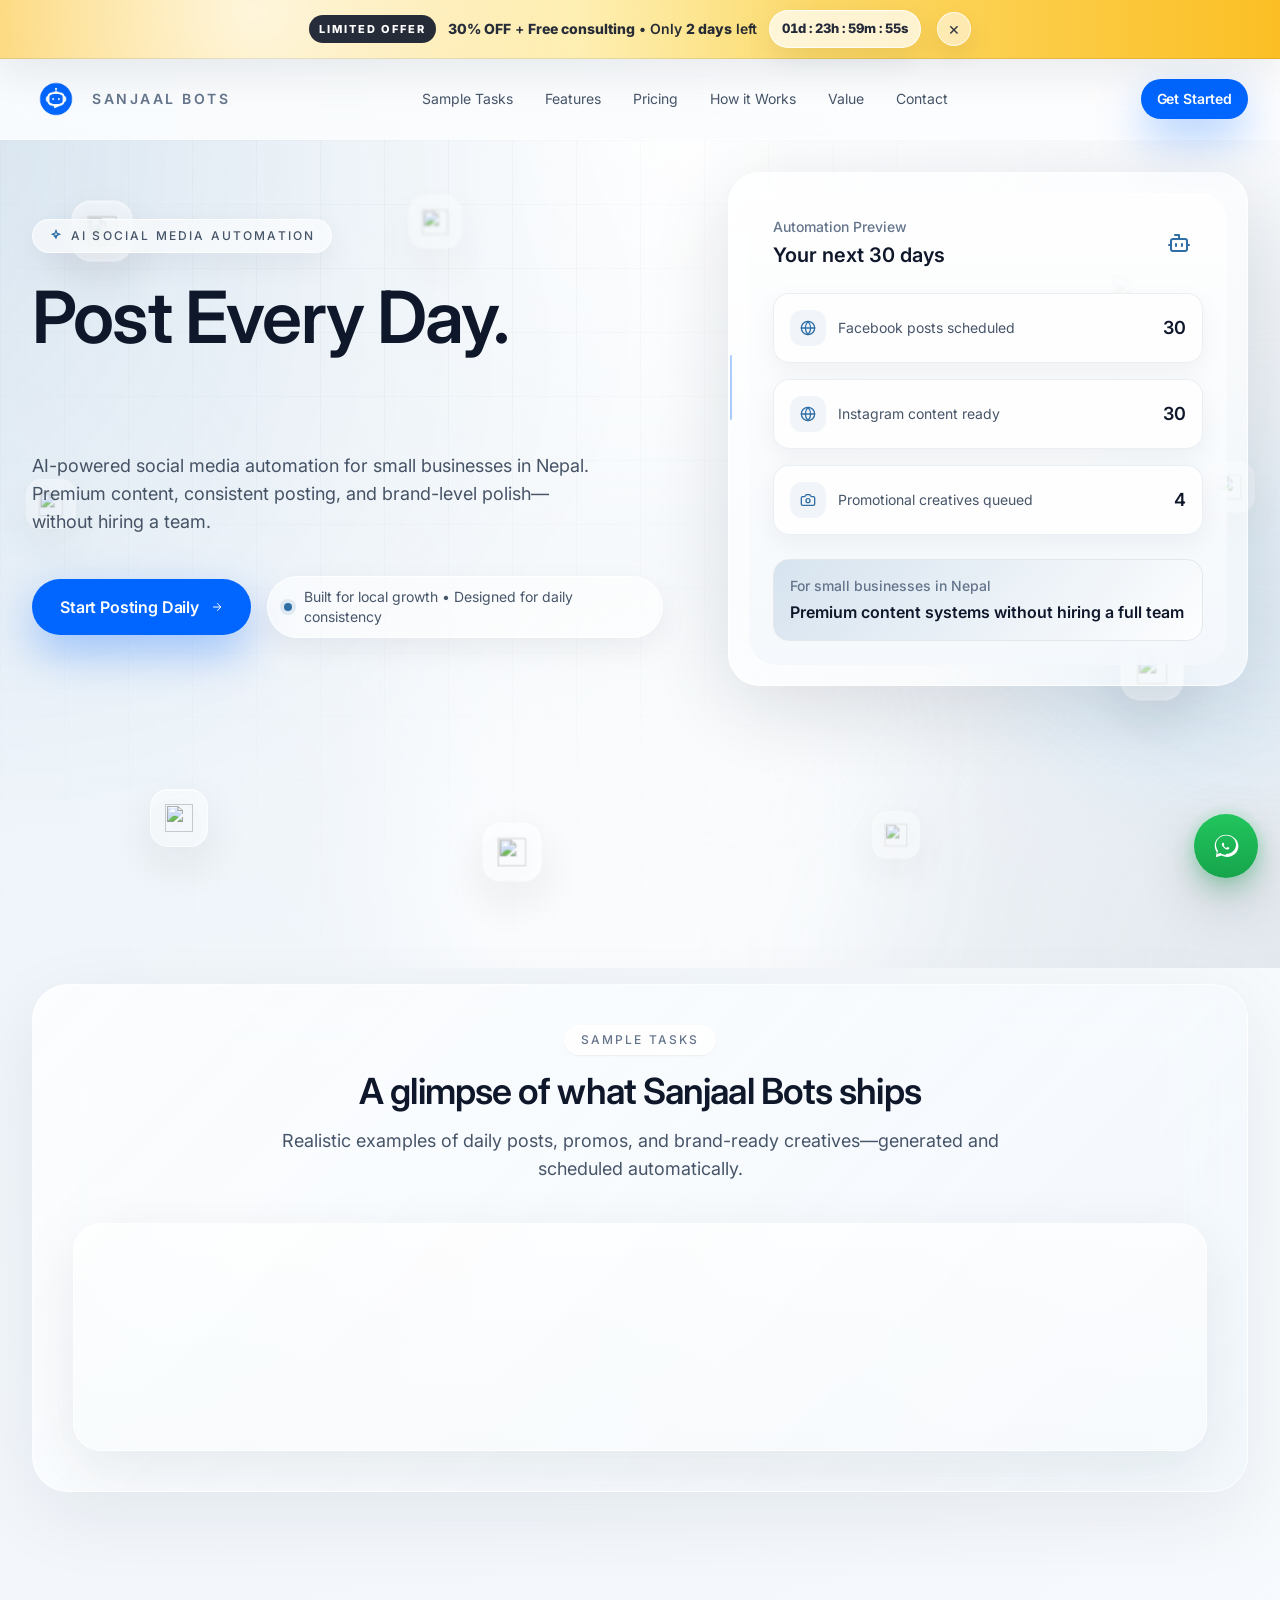
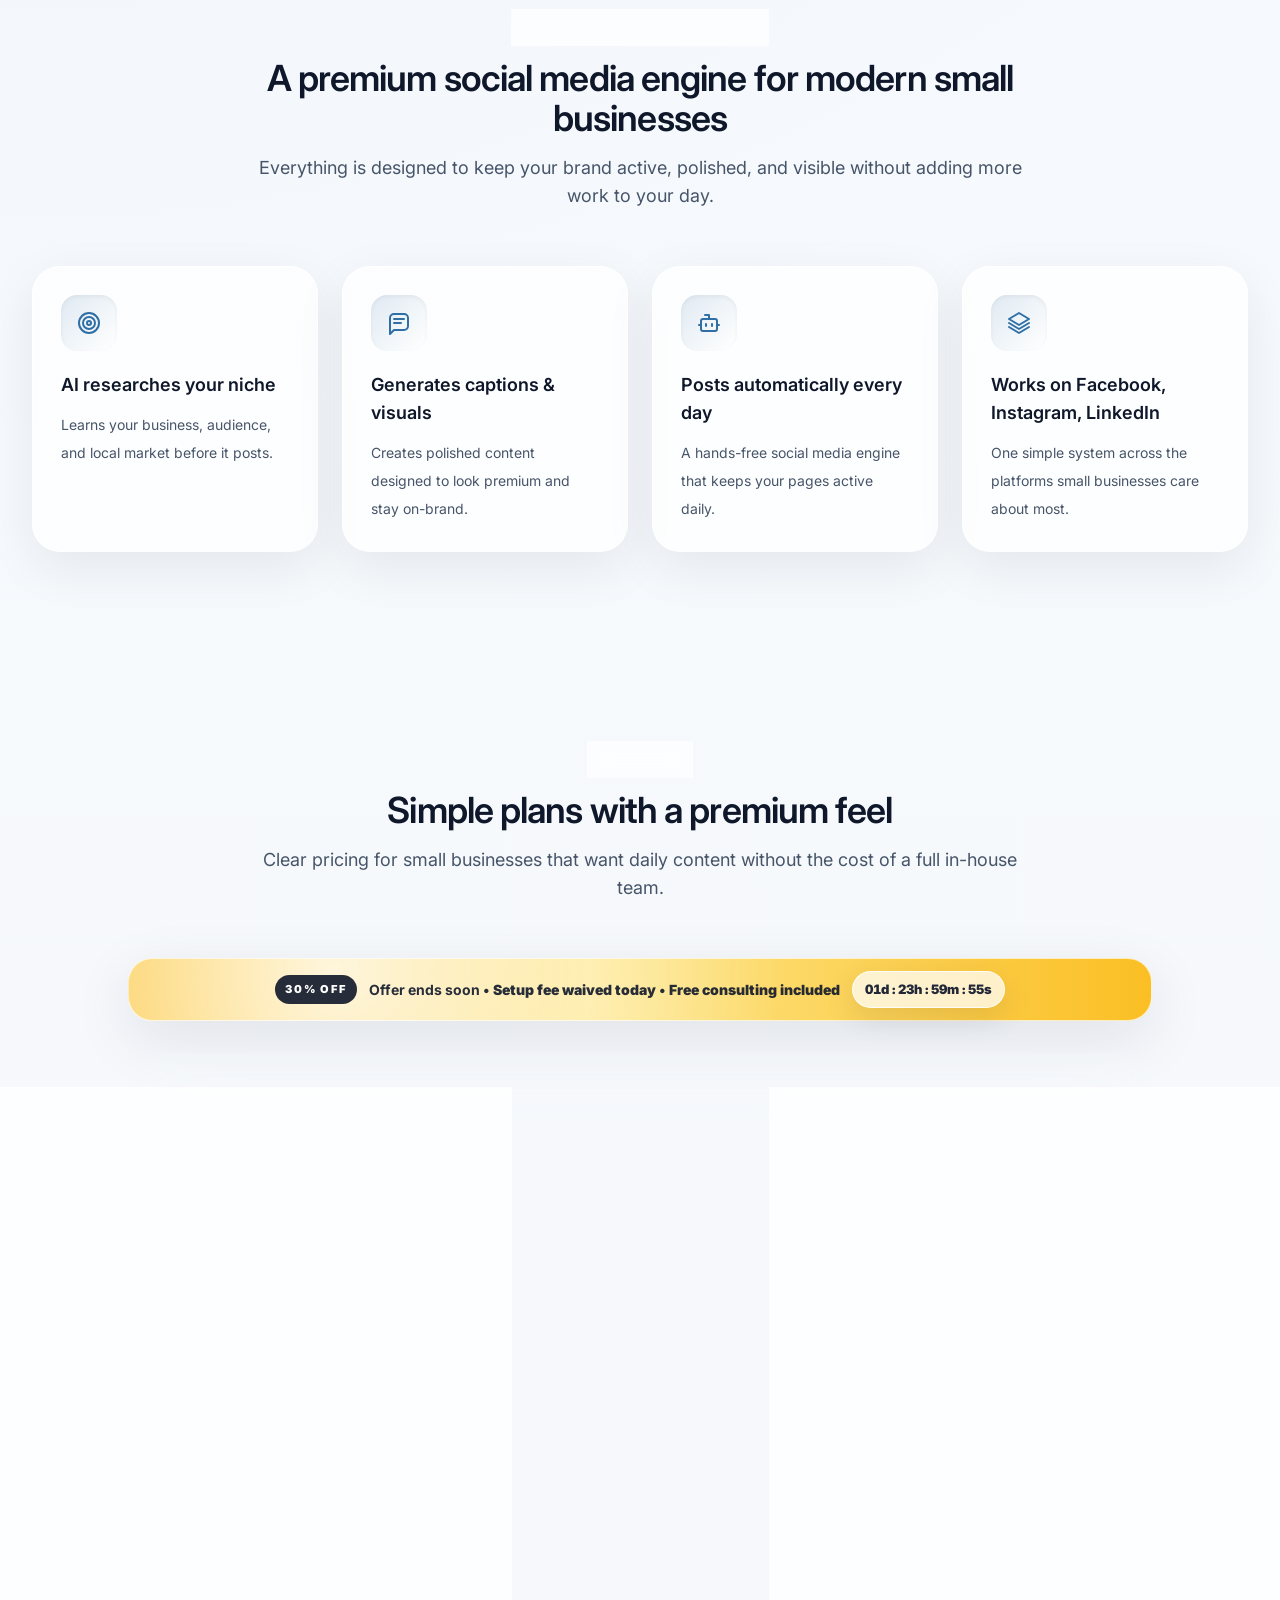
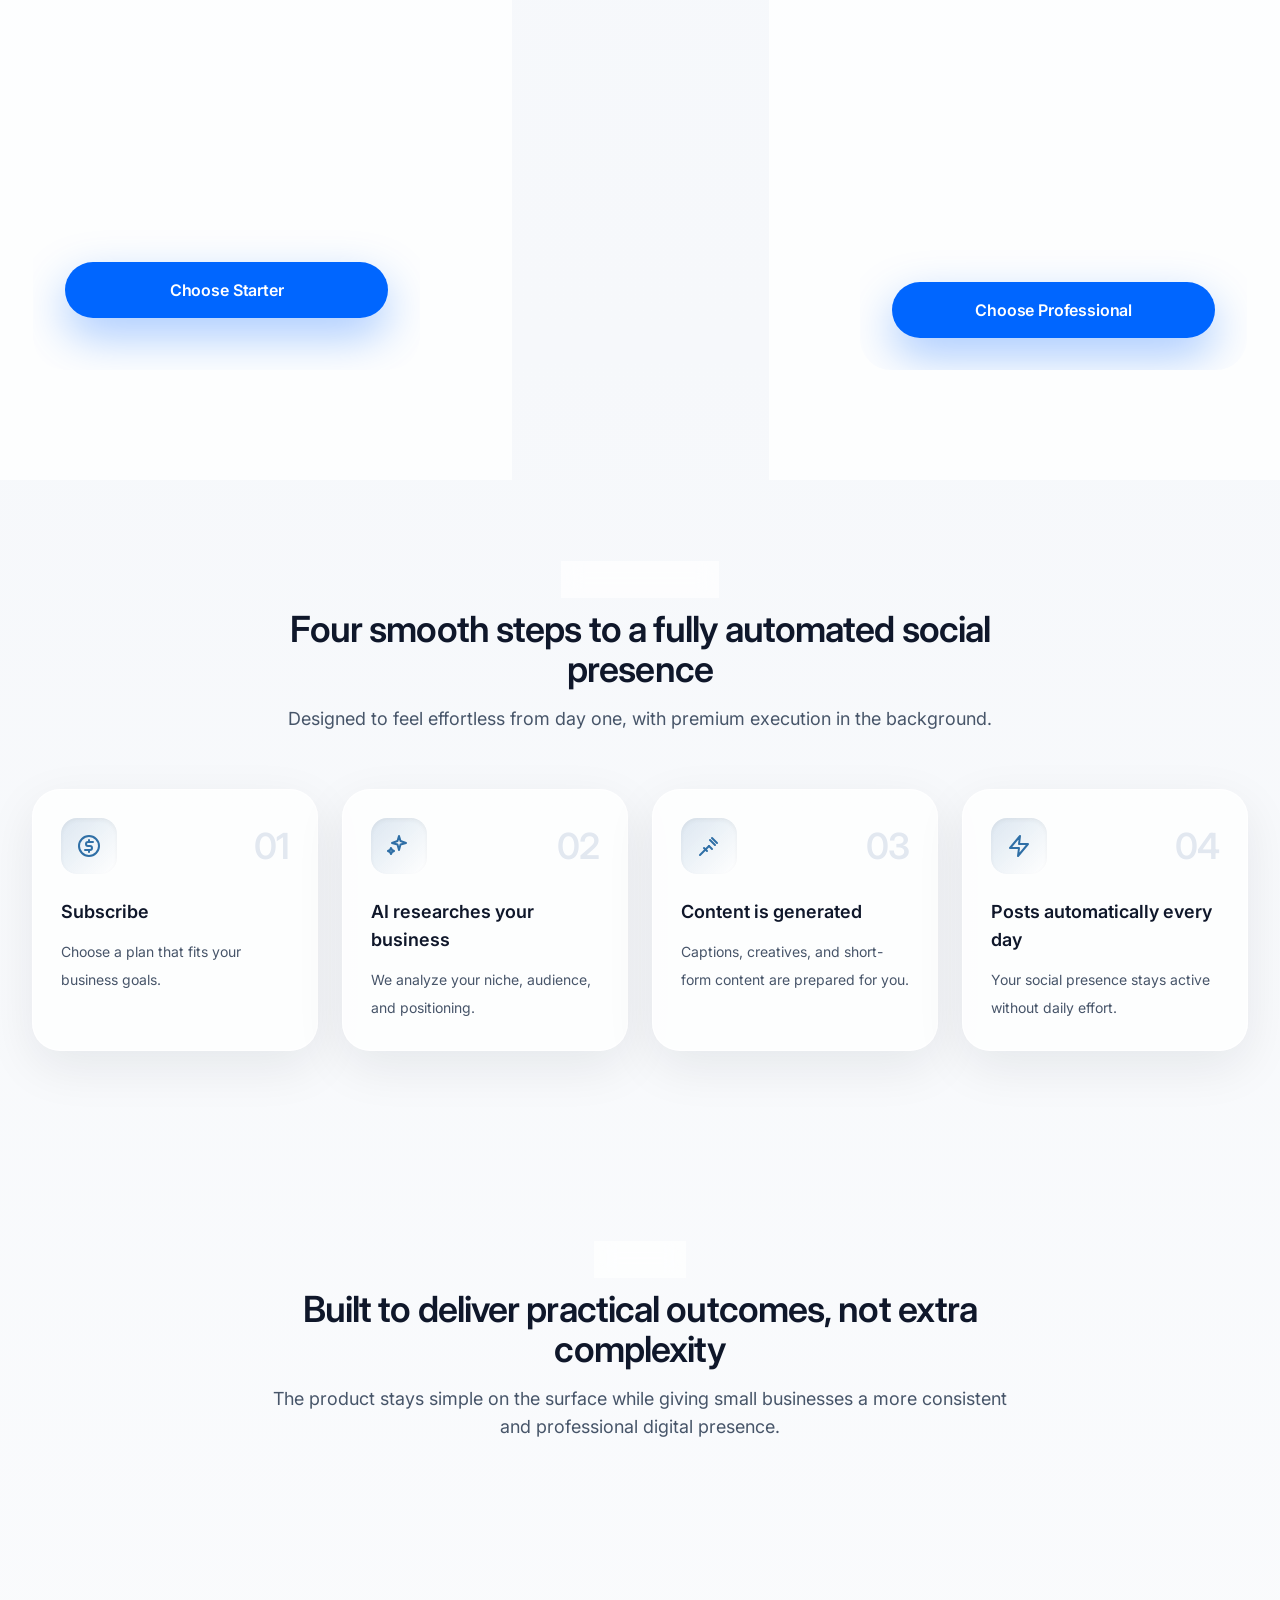
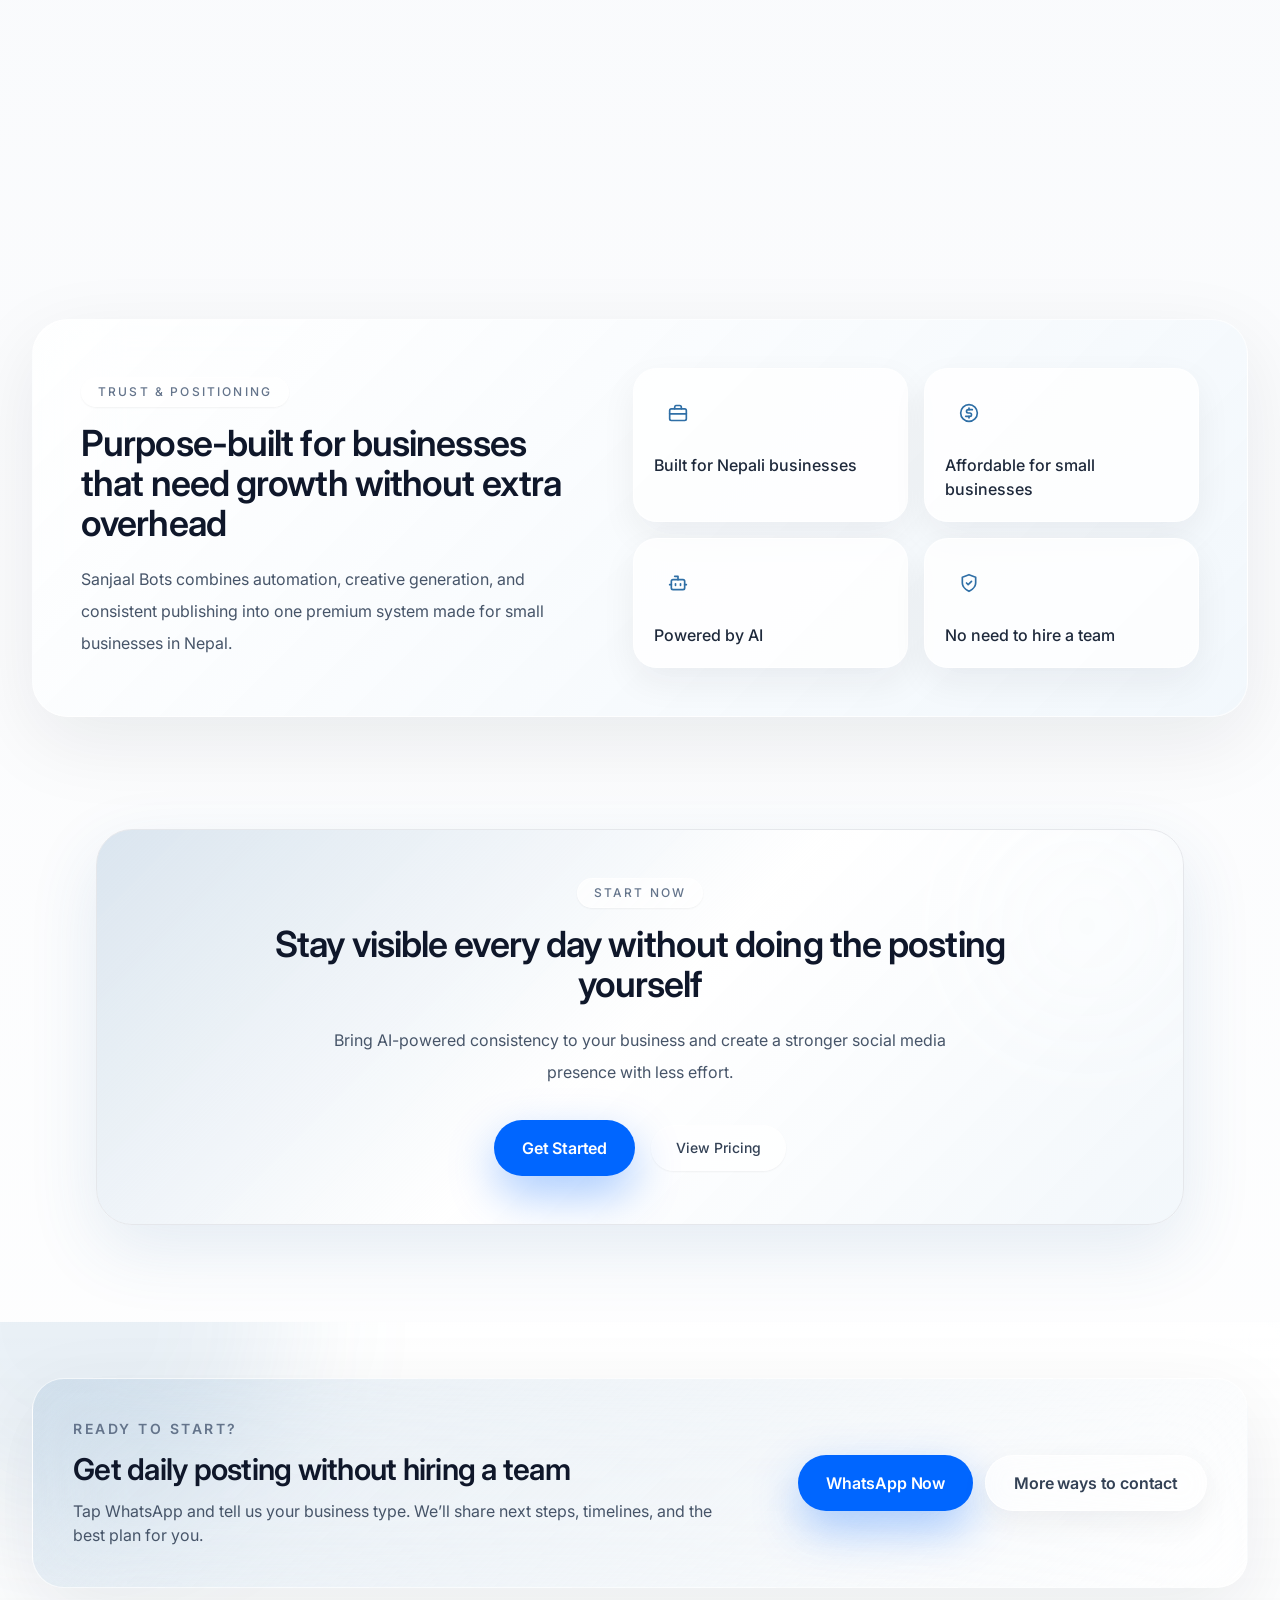
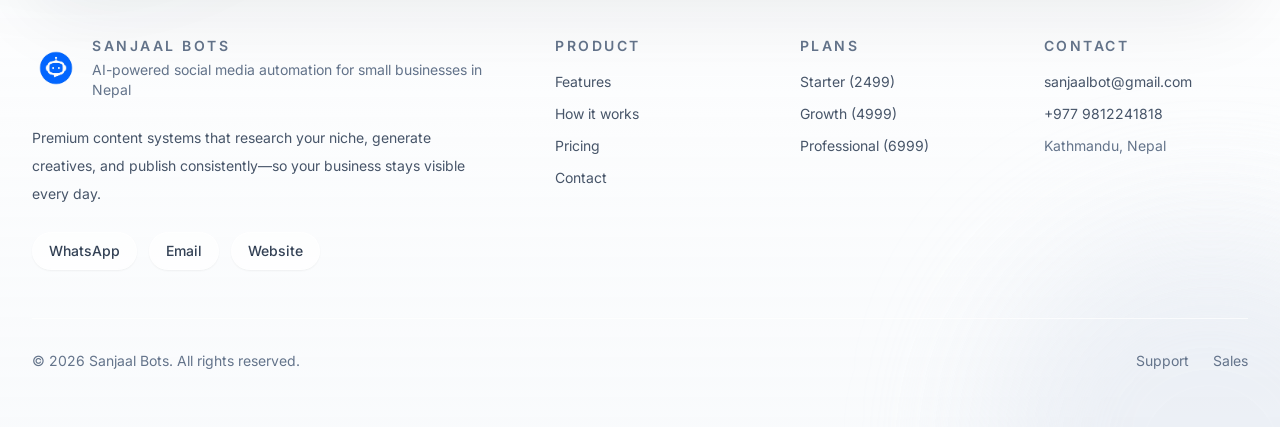
==== commit 02b22864: "pricing fixed" ====
--- a/index.html
+++ b/index.html
@@ -475,11 +475,11 @@
                 <div>
                   <div class="pricing-card__eyebrow">Starter</div>
                   <div class="pricing-card__price-row">
-                    <div class="pricing-card__price" data-price="starter">999</div>
+                    <div class="pricing-card__price" data-price="starter">2,499</div>
                     <div class="pricing-card__per">NPR/mo</div>
-                    <div class="pricing-card__compare" data-compare="starter">1,427</div>
-                  </div>
-                  <div class="pricing-card__billed" data-billed="starter">Billed as 999 NPR</div>
+                    <div class="pricing-card__compare" data-compare="starter">3,570</div>
+                  </div>
+                  <div class="pricing-card__billed" data-billed="starter">Billed as 2,499 NPR</div>
                   <p class="mt-4 text-sm leading-7 text-slate-600">A quick boost for new pages — simple Facebook-only image posting.</p>
                 </div>
 
@@ -518,11 +518,11 @@
                 <div>
                   <div class="pricing-card__eyebrow">Growth</div>
                   <div class="pricing-card__price-row">
-                    <div class="pricing-card__price" data-price="growth">1,499</div>
+                    <div class="pricing-card__price" data-price="growth">4,999</div>
                     <div class="pricing-card__per">NPR/mo</div>
-                    <div class="pricing-card__compare" data-compare="growth">2,141</div>
-                  </div>
-                  <div class="pricing-card__billed" data-billed="growth">Billed as 1,499 NPR</div>
+                    <div class="pricing-card__compare" data-compare="growth">7,141</div>
+                  </div>
+                  <div class="pricing-card__billed" data-billed="growth">Billed as 4,999 NPR</div>
                   <p class="mt-4 text-sm leading-7 text-slate-600">Best value for money — daily posting across your core channels.</p>
                 </div>
 
@@ -560,11 +560,11 @@
                 <div>
                   <div class="pricing-card__eyebrow">Professional</div>
                   <div class="pricing-card__price-row">
-                    <div class="pricing-card__price" data-price="professional">1,999</div>
+                    <div class="pricing-card__price" data-price="professional">6,999</div>
                     <div class="pricing-card__per">NPR/mo</div>
-                    <div class="pricing-card__compare" data-compare="professional">2,856</div>
-                  </div>
-                  <div class="pricing-card__billed" data-billed="professional">Billed as 1,999 NPR</div>
+                    <div class="pricing-card__compare" data-compare="professional">9,999</div>
+                  </div>
+                  <div class="pricing-card__billed" data-billed="professional">Billed as 6,999 NPR</div>
                   <p class="mt-4 text-sm leading-7 text-slate-600">Premium execution — custom, high-quality visuals + priority support.</p>
                 </div>
 
@@ -946,9 +946,9 @@
             <div>
               <div class="text-sm font-semibold tracking-[0.18em] text-slate-500">PLANS</div>
               <div class="mt-4 grid gap-3 text-sm text-slate-600">
-                <a href="#pricing" class="transition hover:text-[#2f6fa6]">Starter (999)</a>
-                <a href="#pricing" class="transition hover:text-[#2f6fa6]">Growth (1499)</a>
-                <a href="#pricing" class="transition hover:text-[#2f6fa6]">Professional (1999)</a>
+                <a href="#pricing" class="transition hover:text-[#2f6fa6]">Starter (2499)</a>
+                <a href="#pricing" class="transition hover:text-[#2f6fa6]">Growth (4999)</a>
+                <a href="#pricing" class="transition hover:text-[#2f6fa6]">Professional (6999)</a>
               </div>
             </div>
             <div>
--- a/custom.css
+++ b/custom.css
@@ -197,6 +197,7 @@
   margin-top: 16px;
   display: flex;
   align-items: baseline;
+  flex-wrap: wrap;
   gap: 10px;
 }
 .pricing-card__price{
@@ -216,6 +217,7 @@
   font-weight: 800;
   color: rgba(100,116,139,0.9);
   text-decoration: line-through;
+  max-width: 100%;
 }
 .pricing-card__billed{
   margin-top: 10px;
@@ -330,6 +332,9 @@
 }
 .pricing-card__compare.is-best{
   white-space: nowrap;
+  display: inline-flex;
+  align-items: center;
+  max-width: 100%;
   padding: 4px 10px;
   border-radius: 999px;
   background: linear-gradient(90deg, #fbbf24, #fde68a 45%, #fbbf24);
